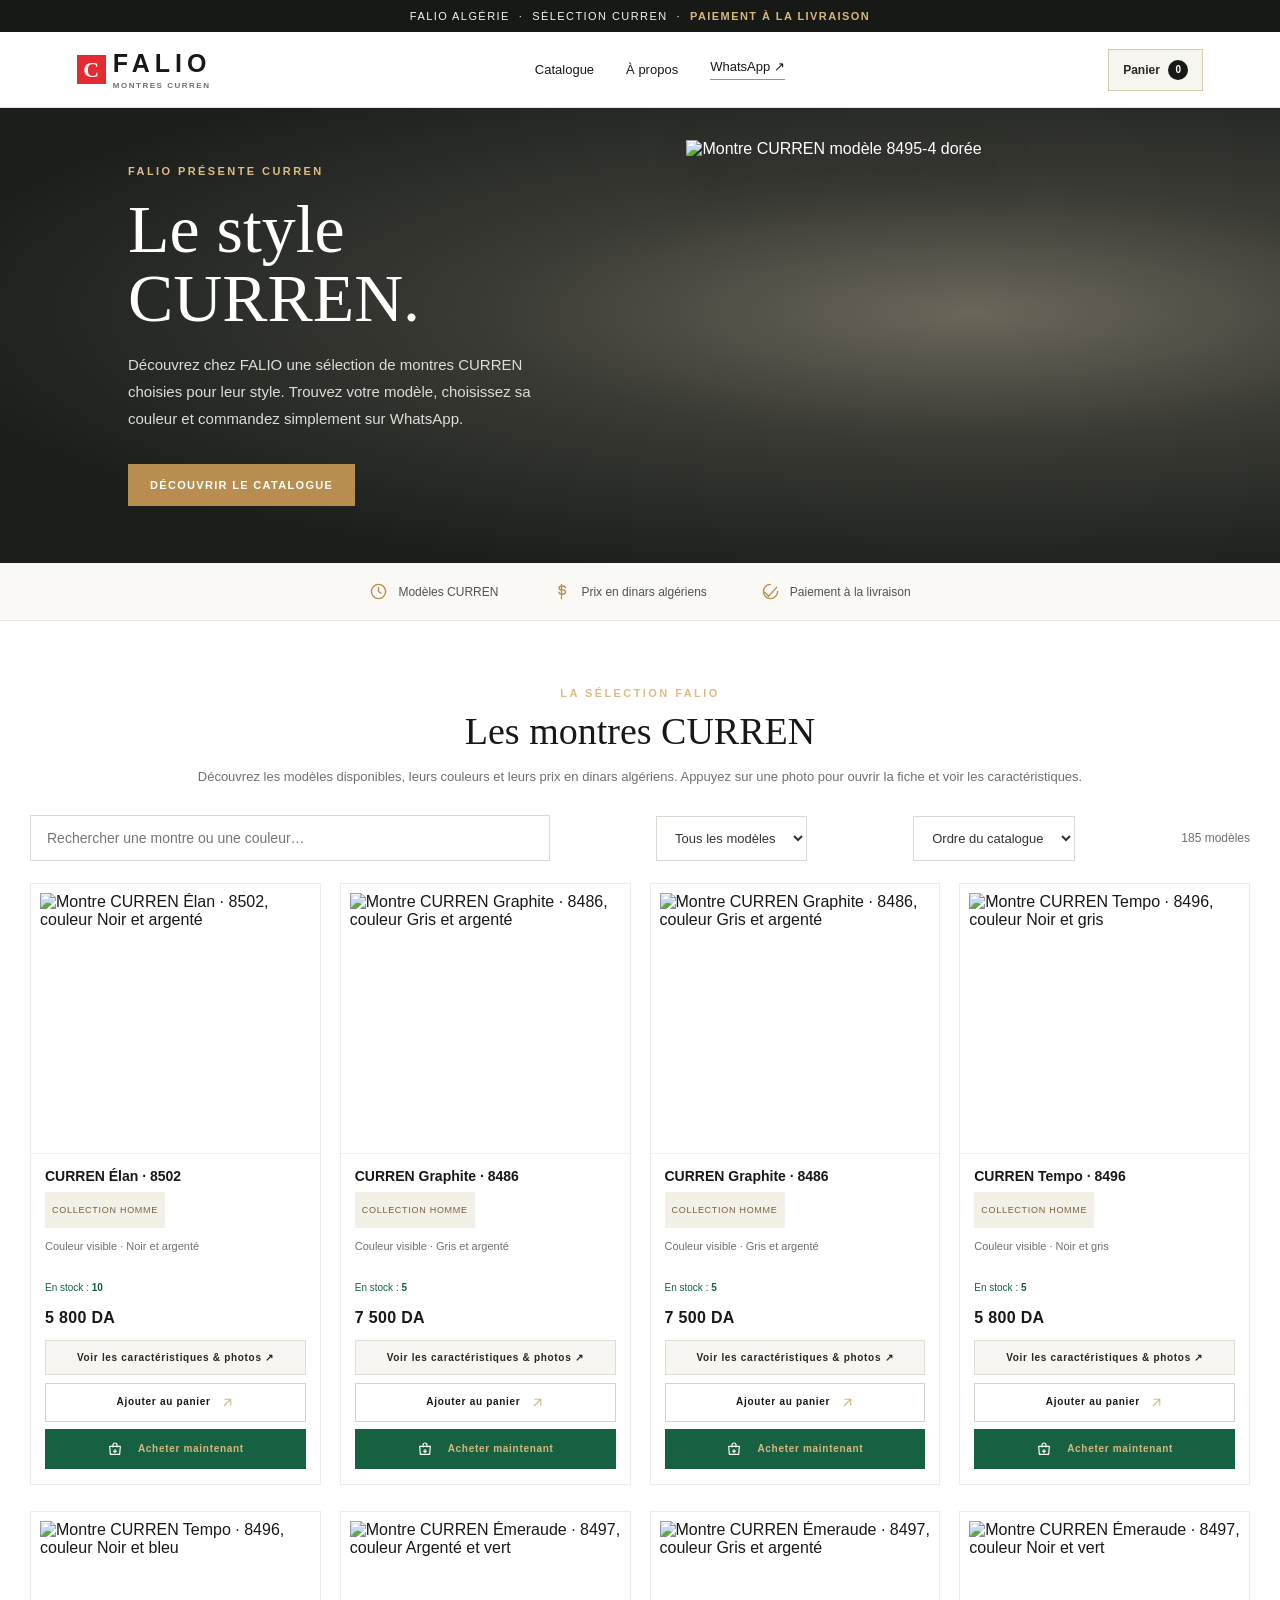
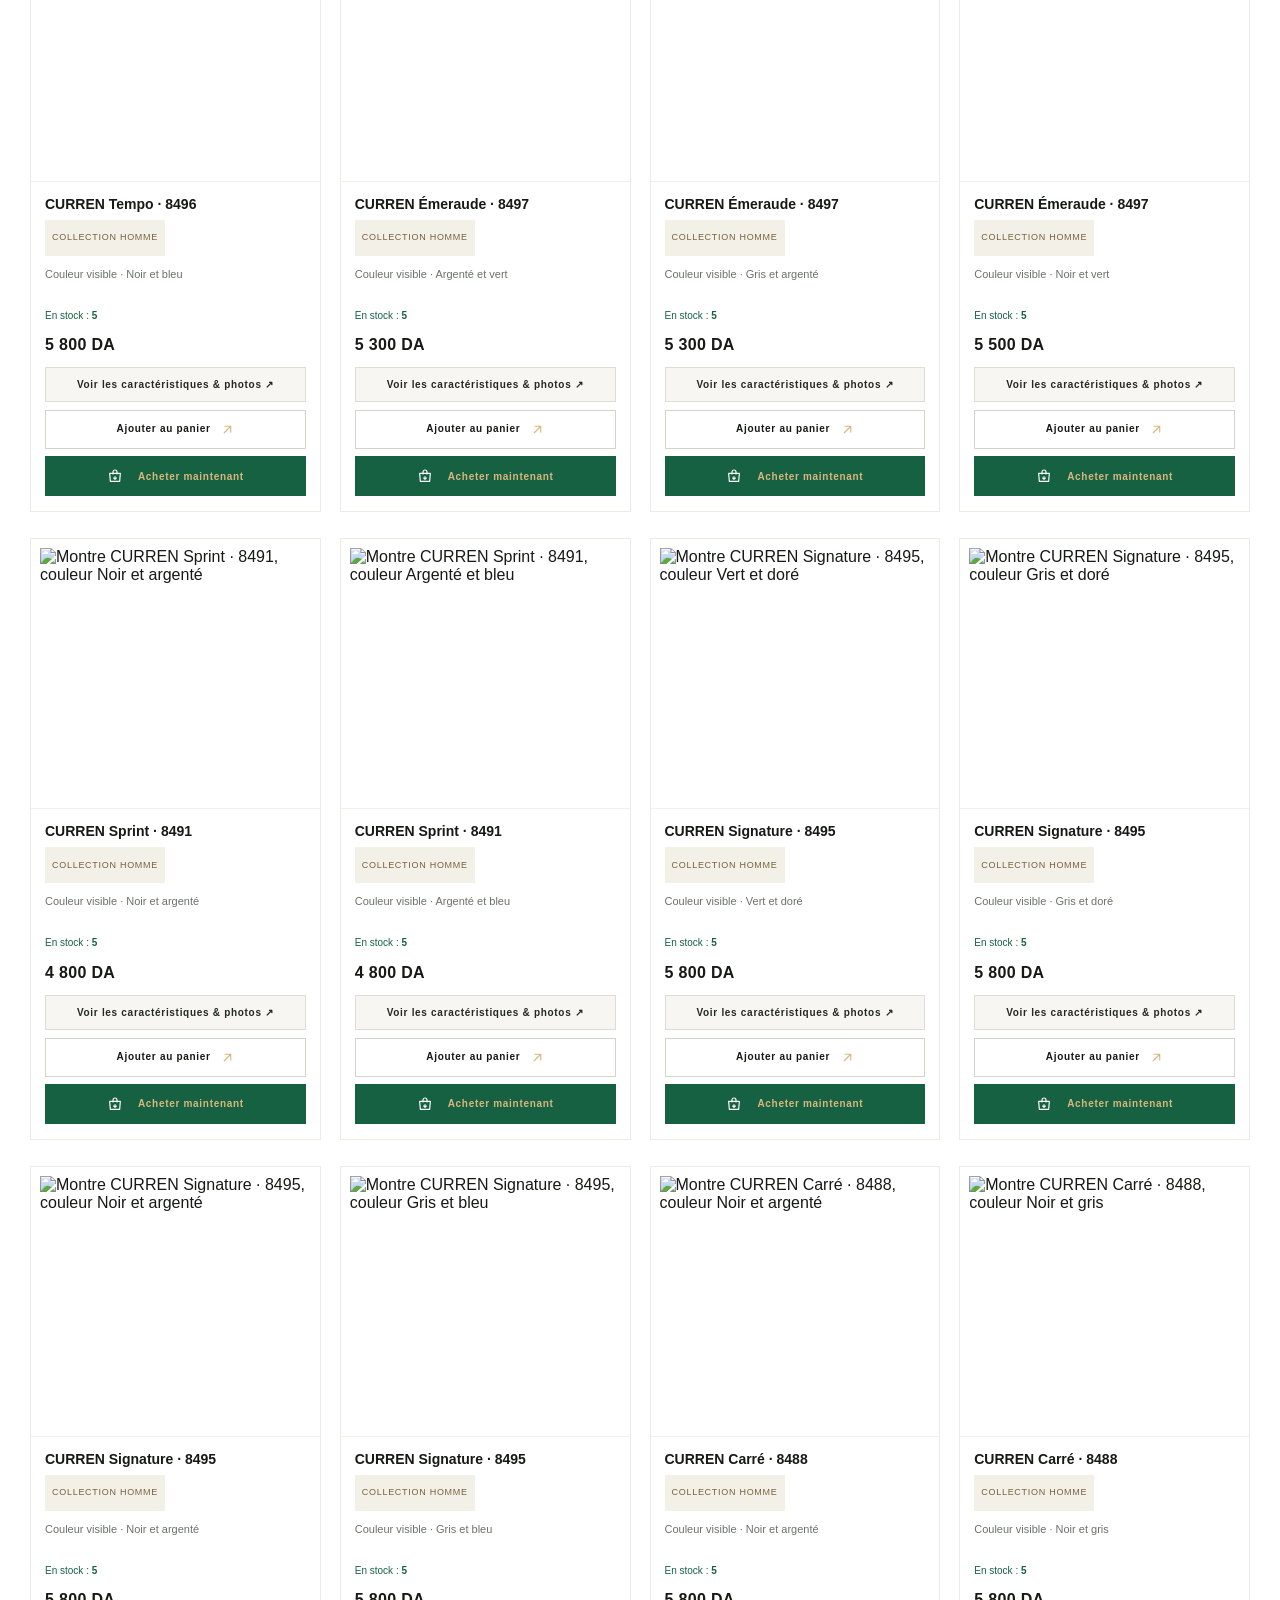
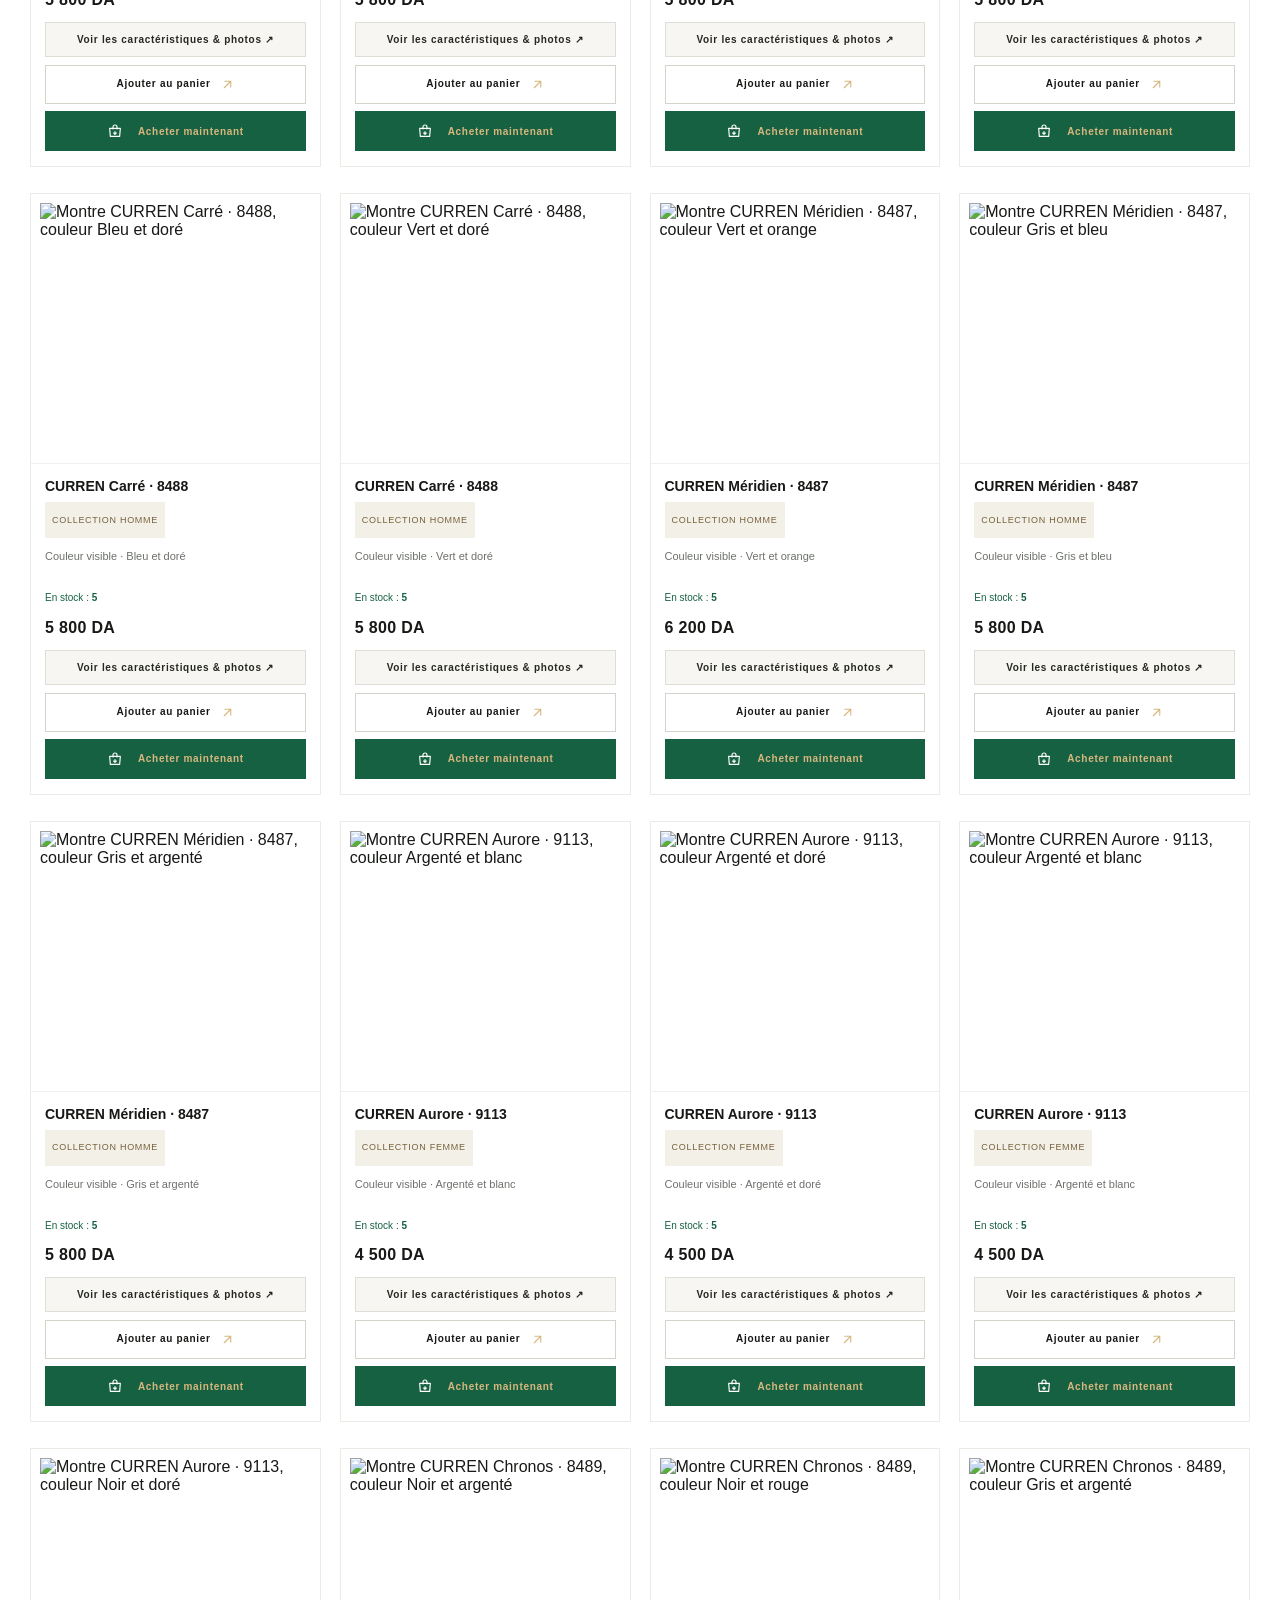
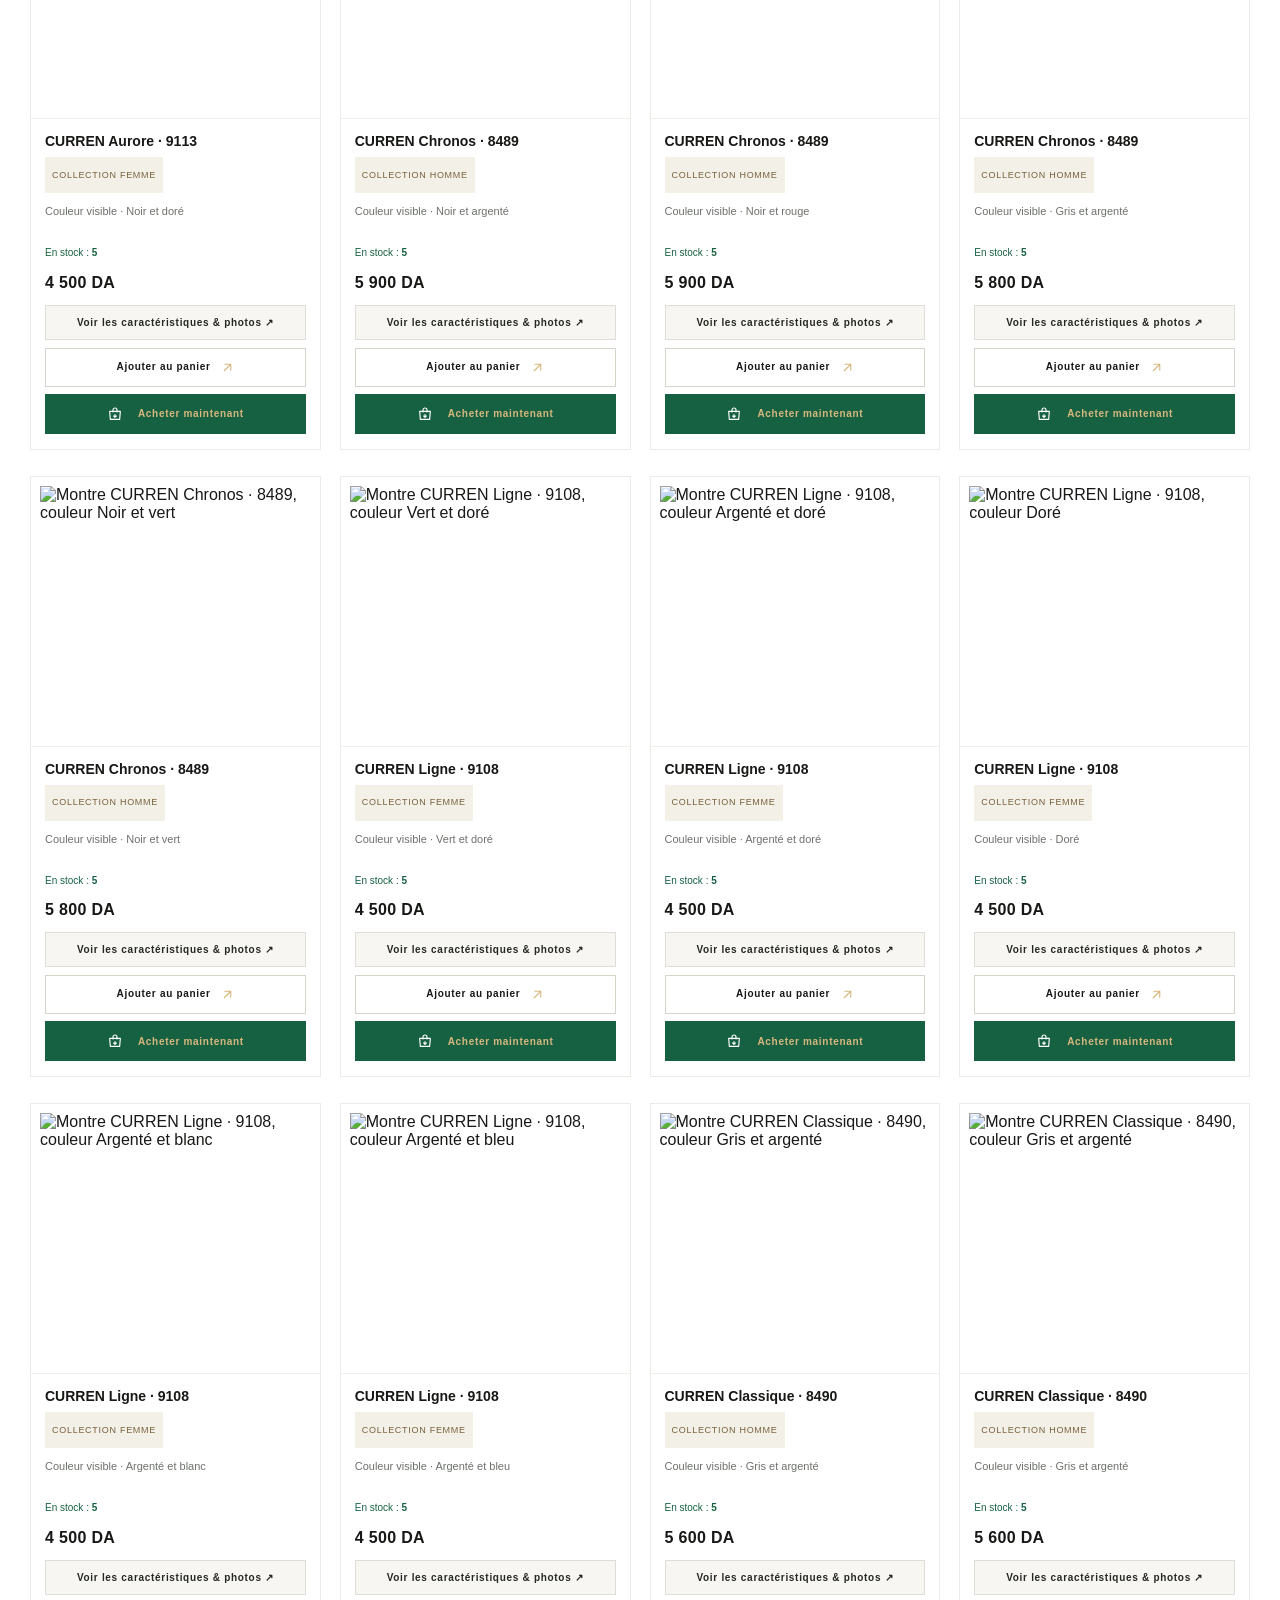
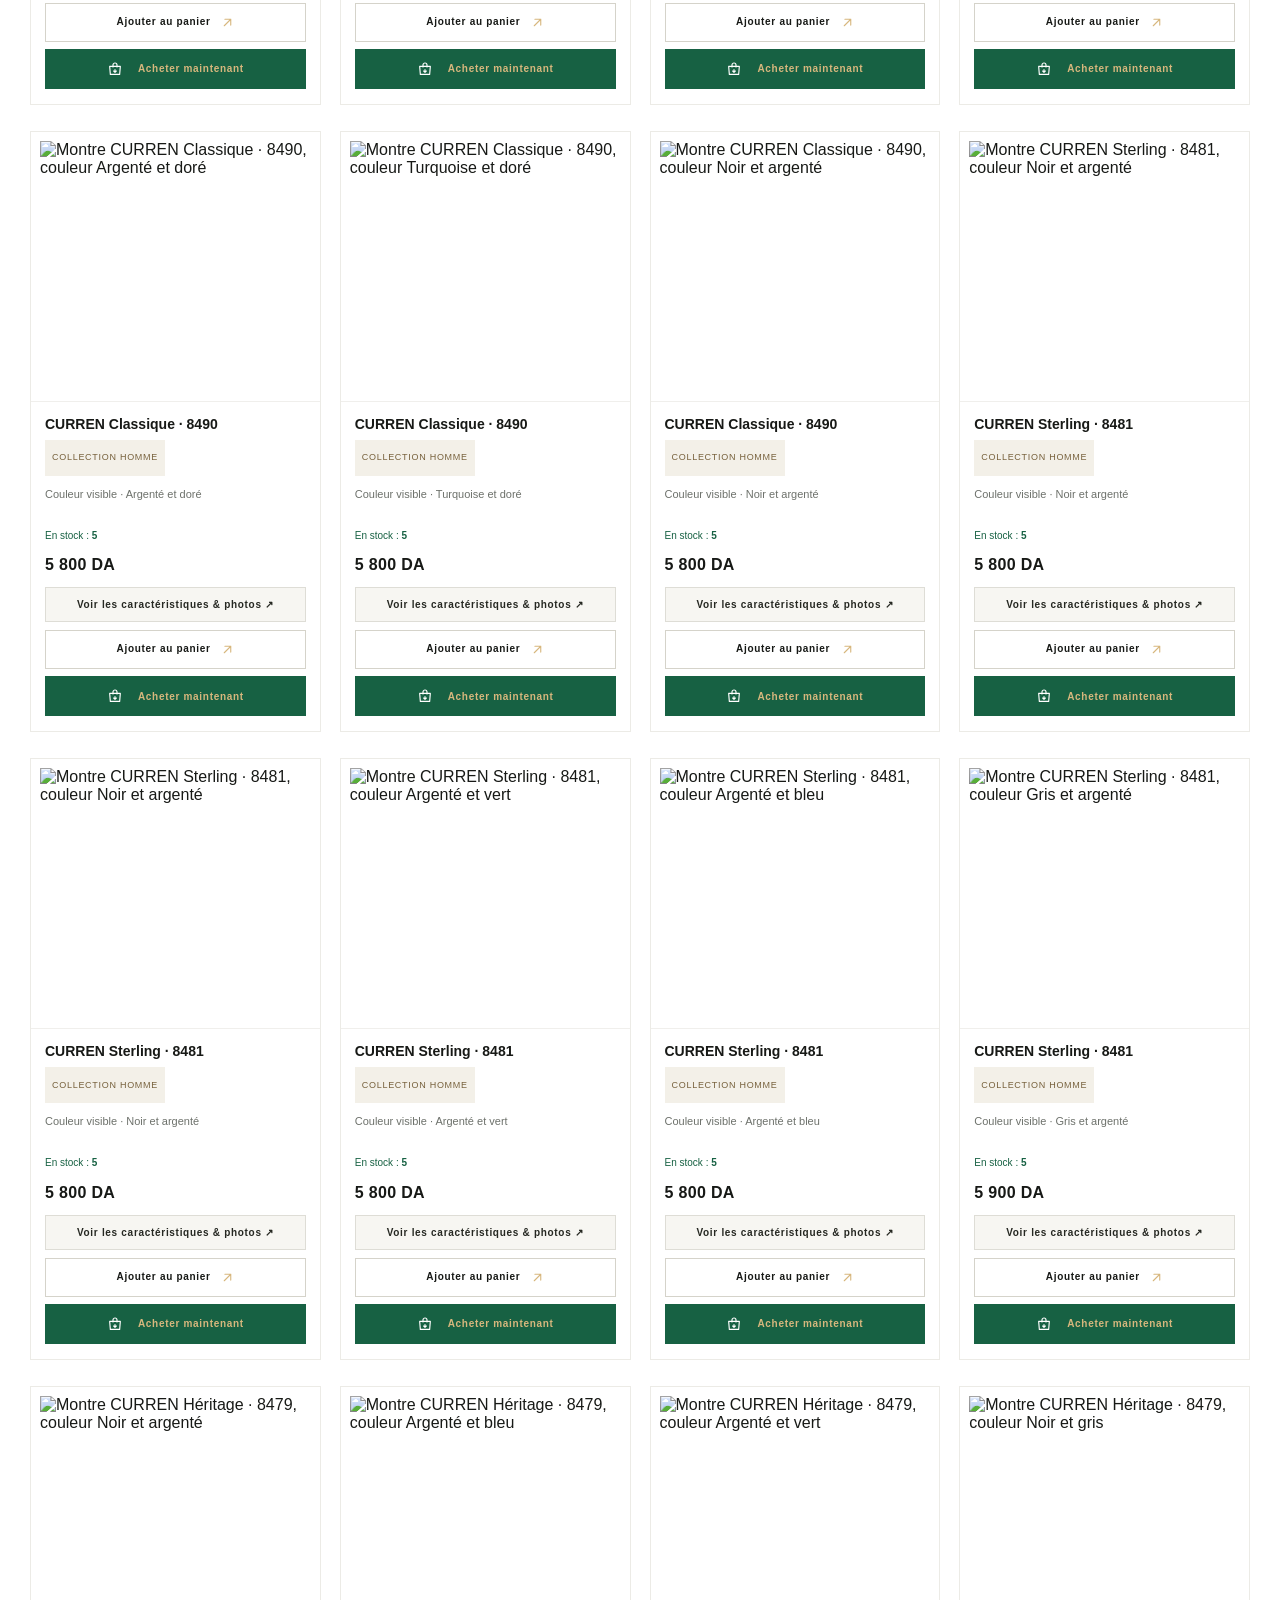
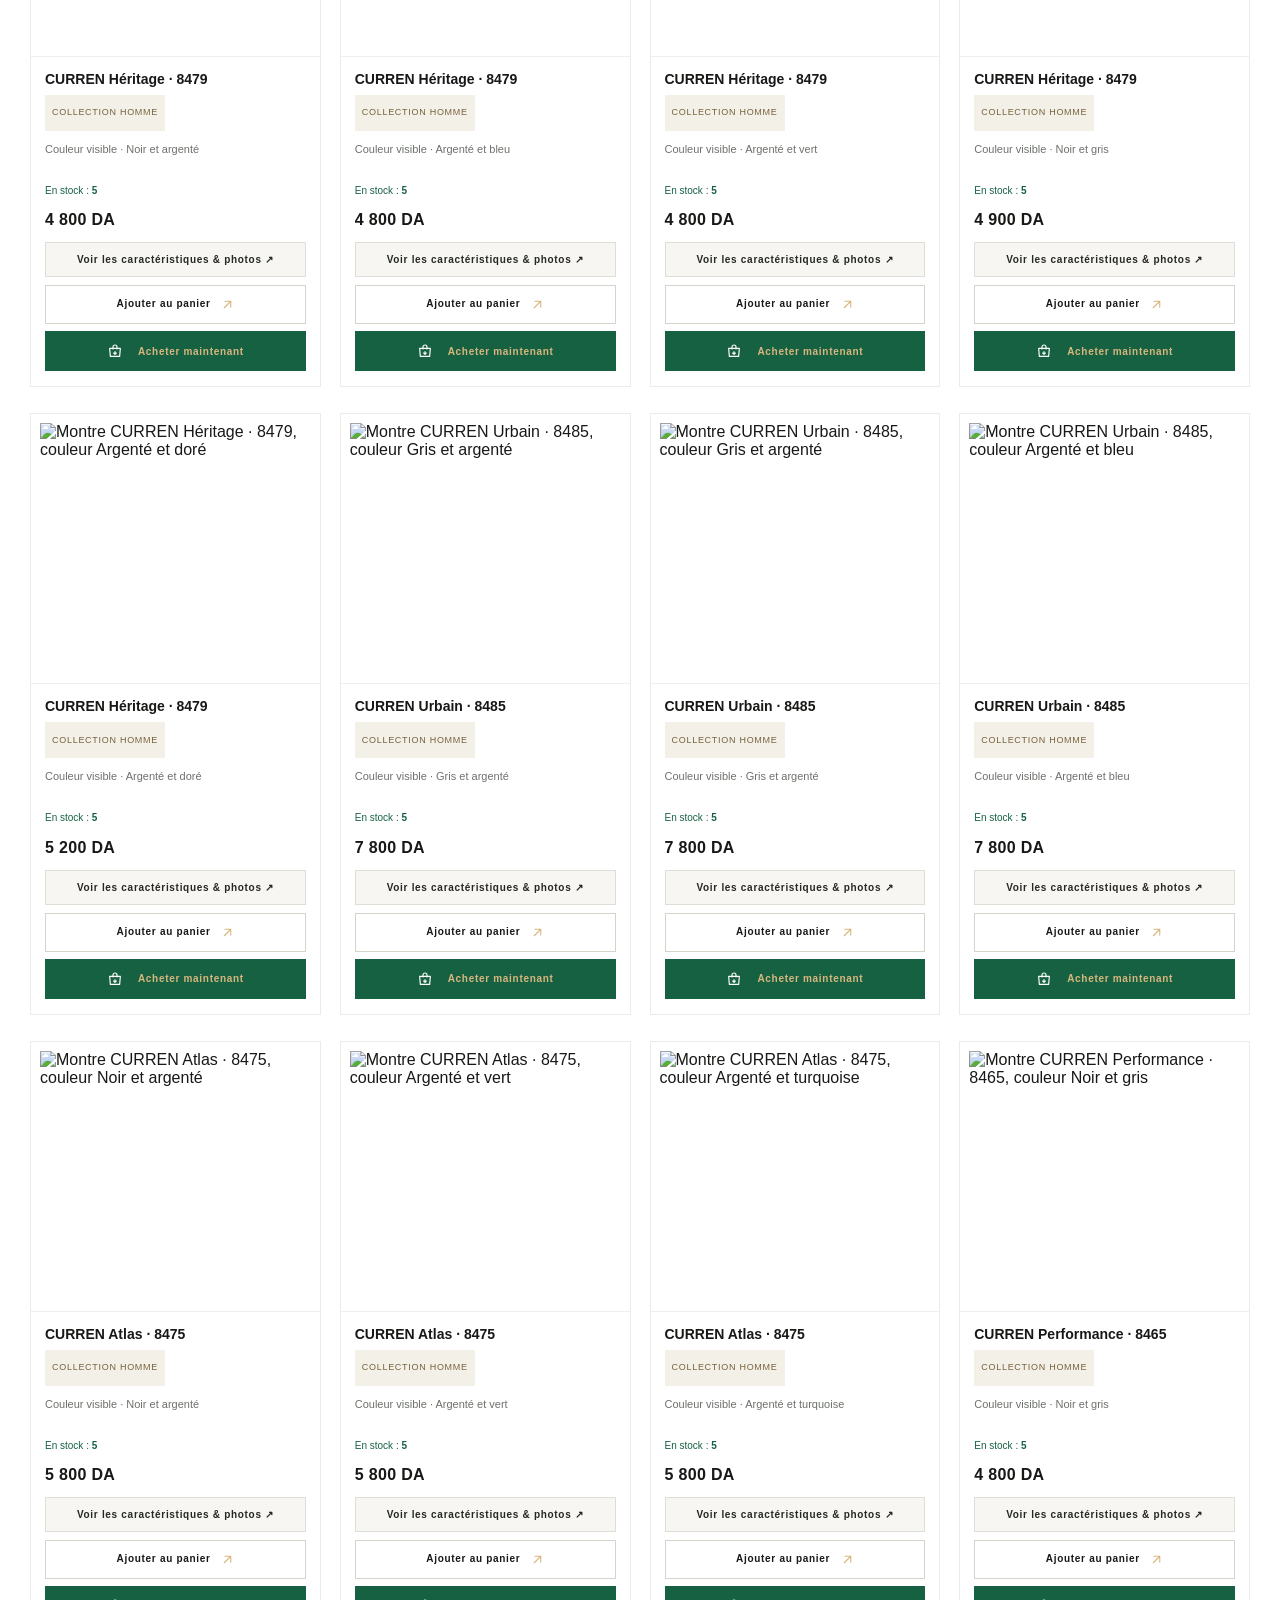
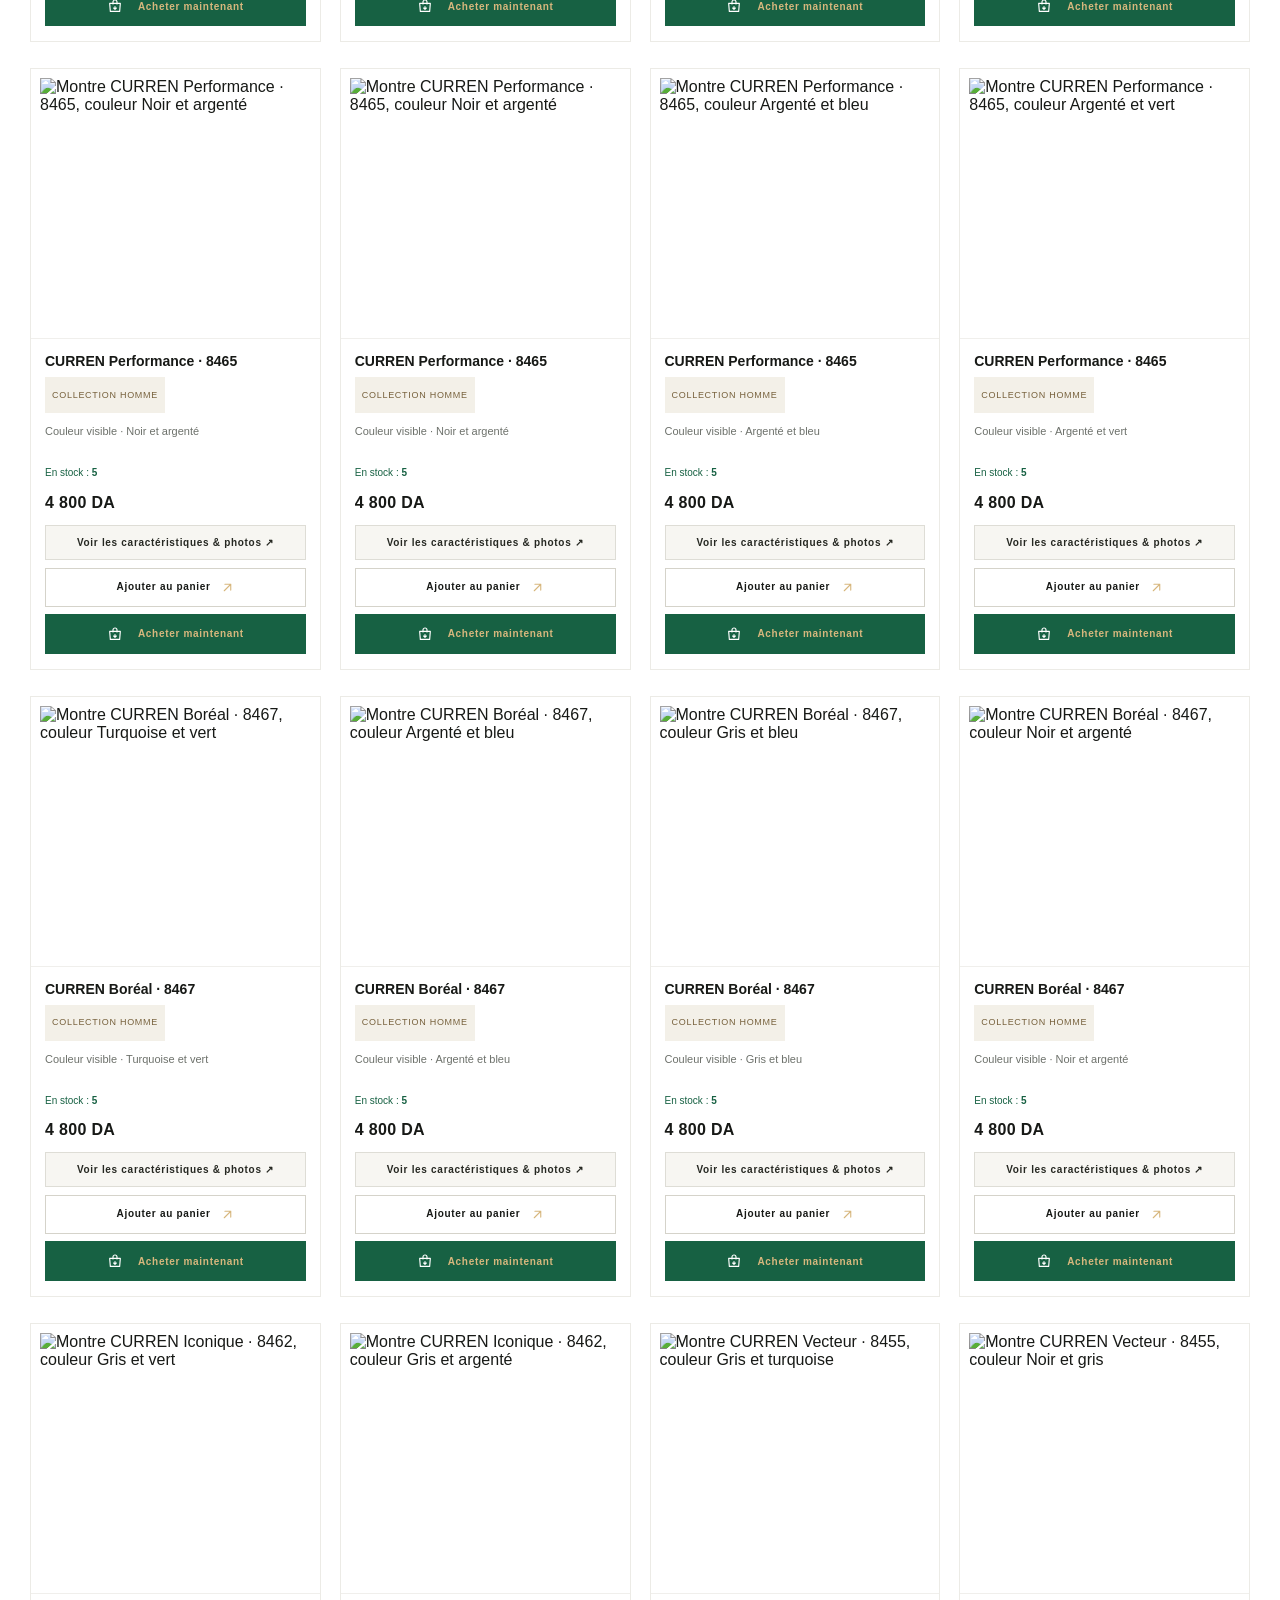
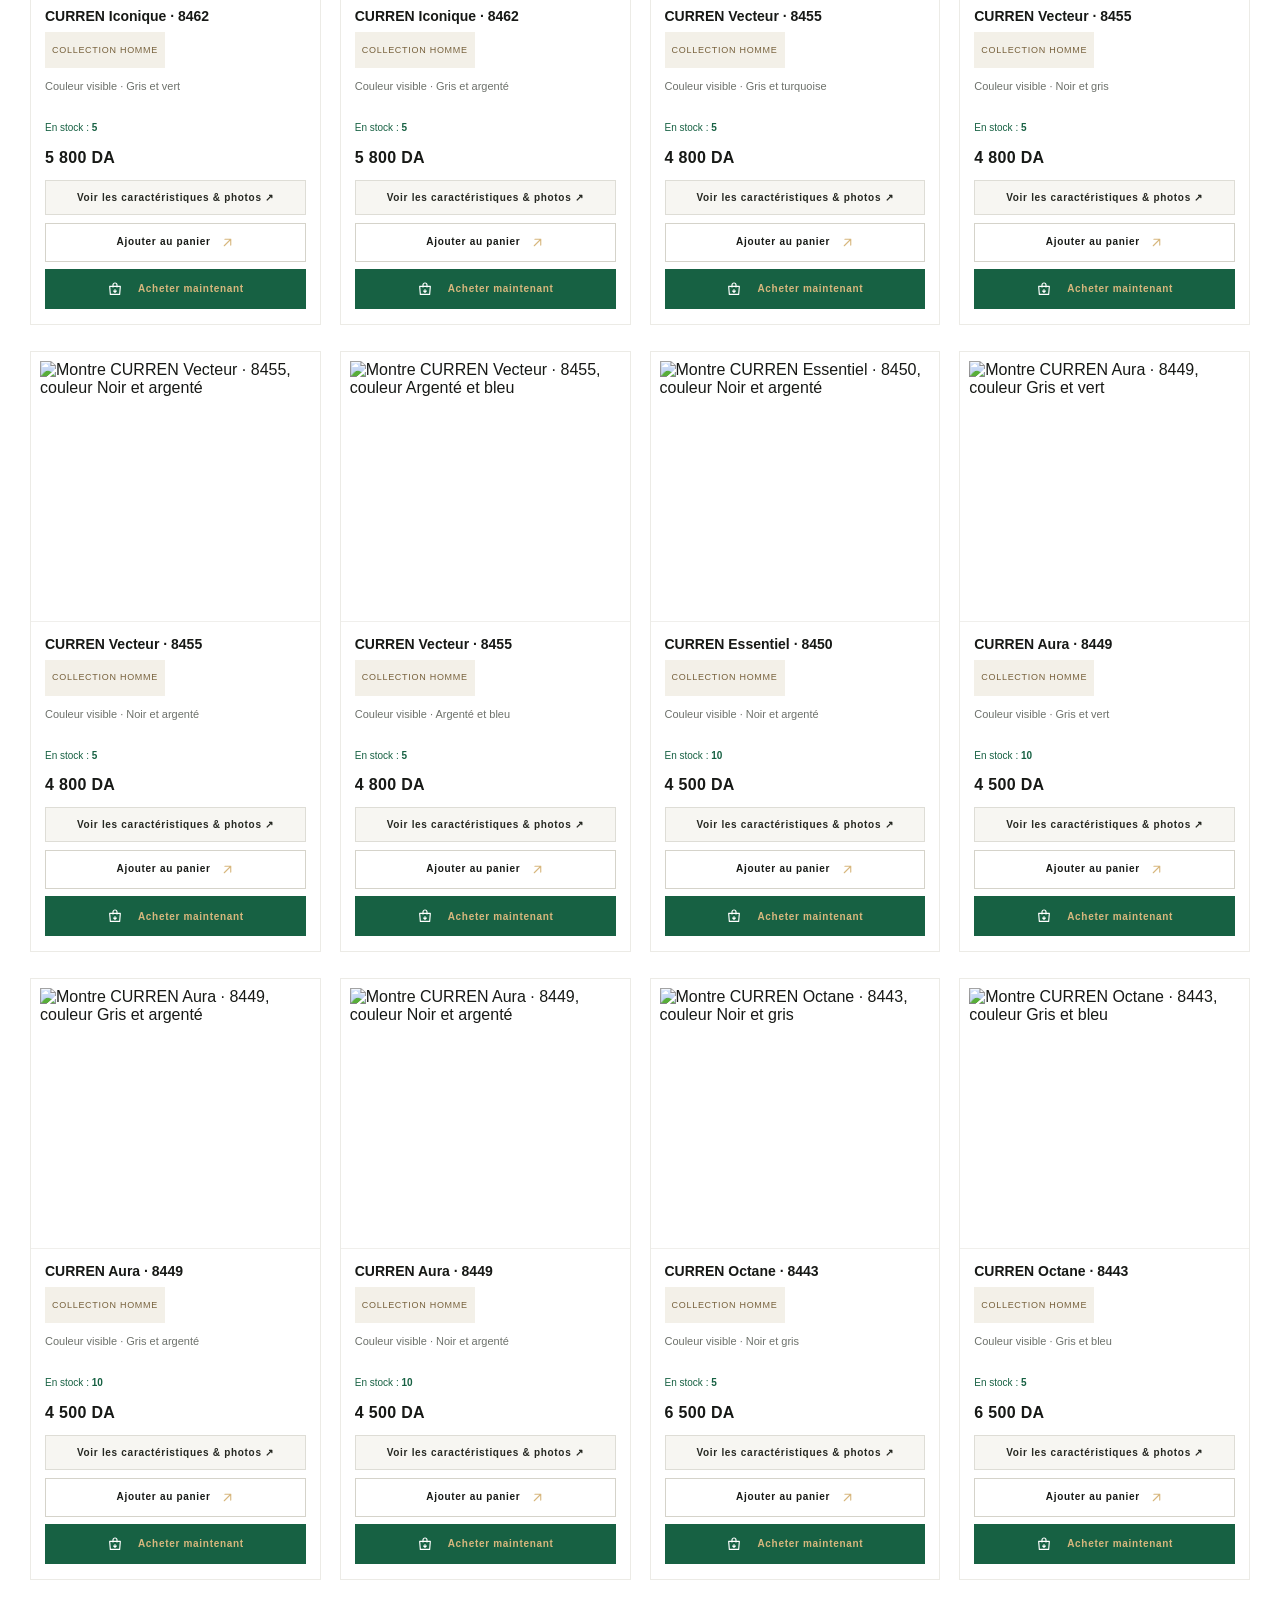
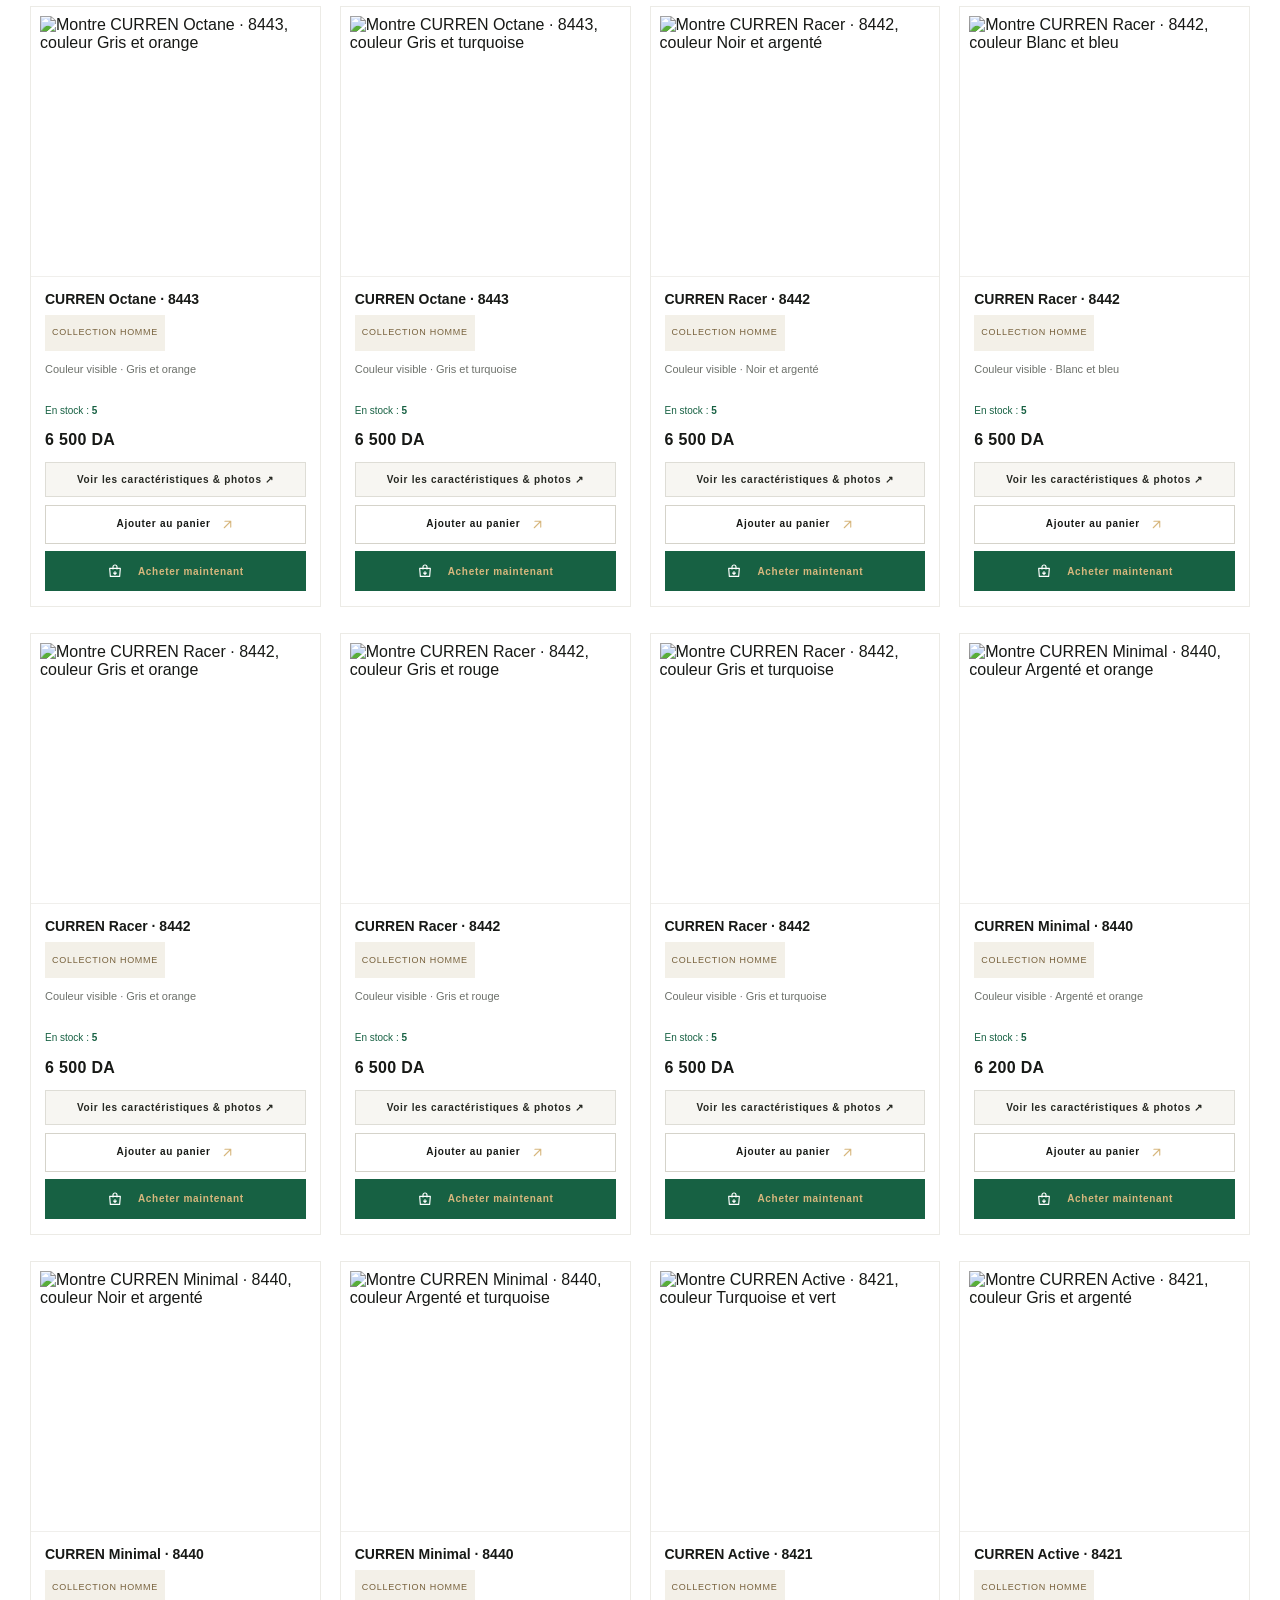
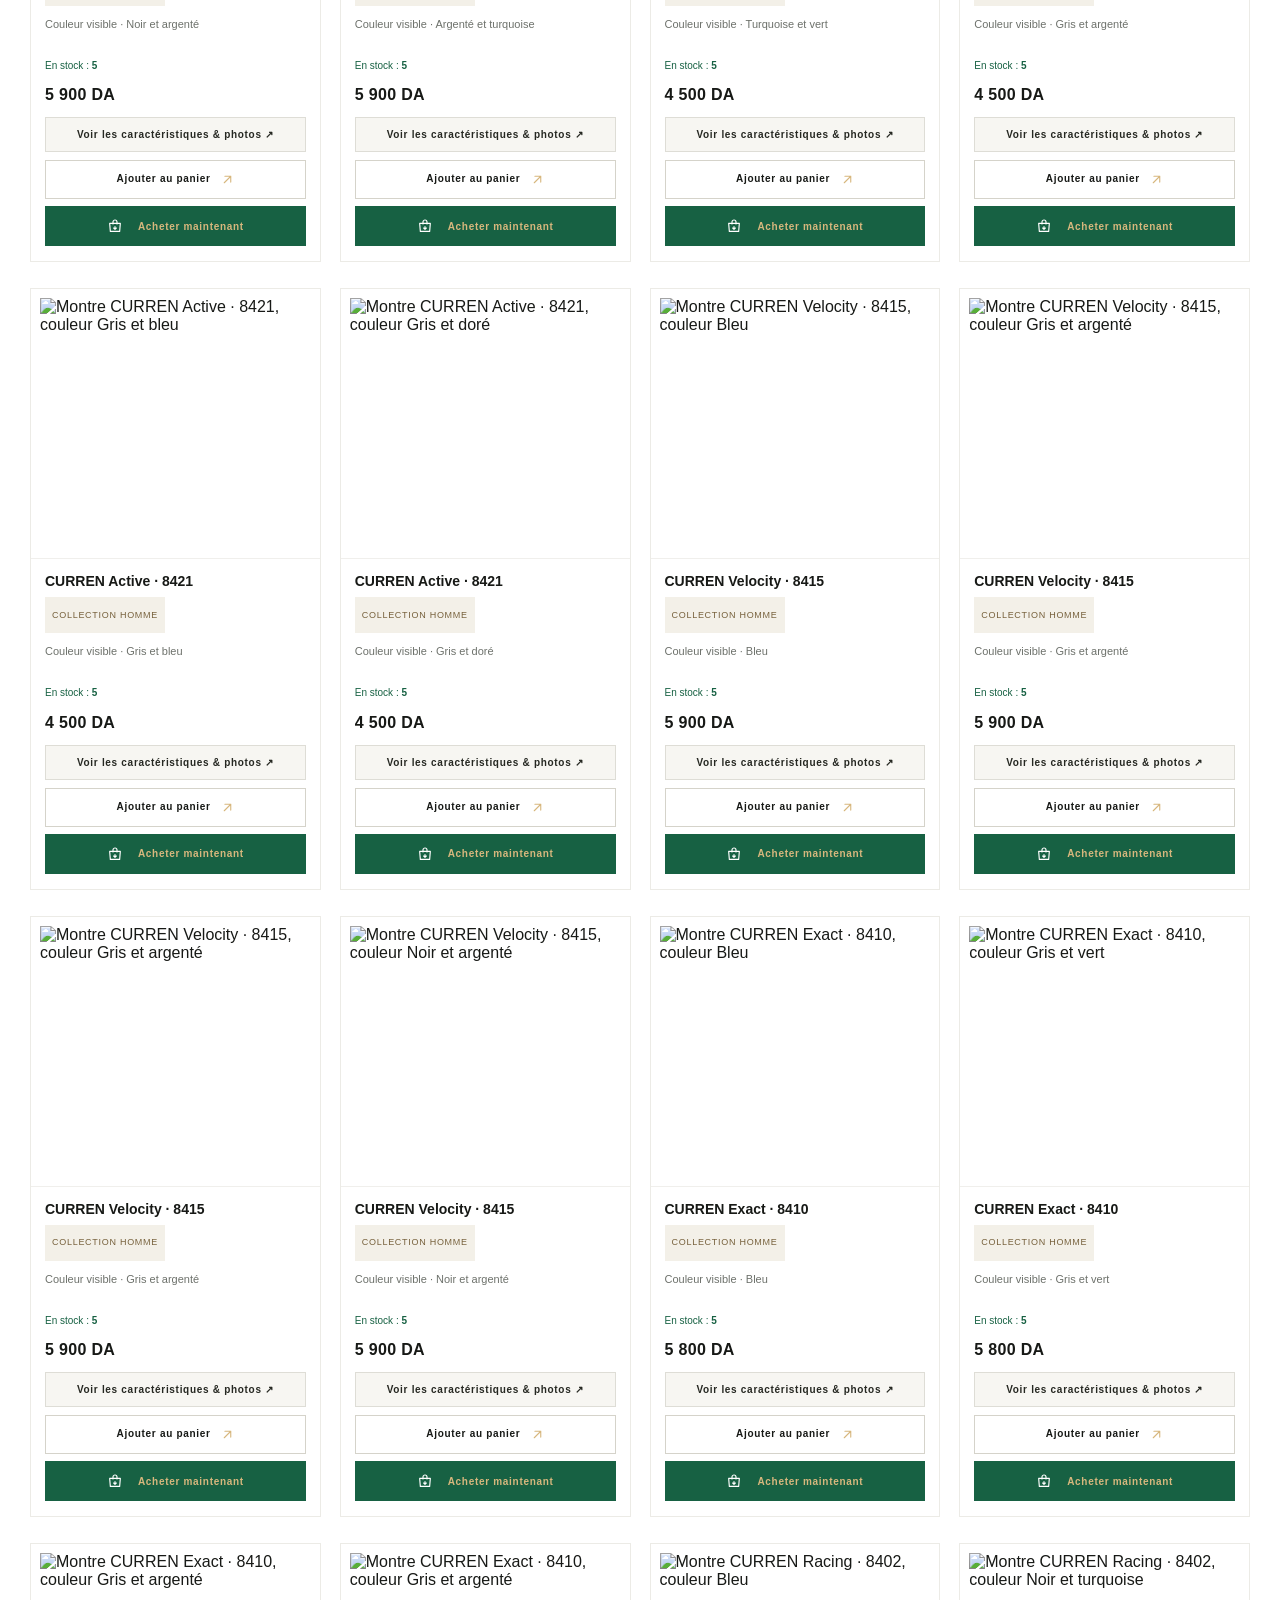
==== index.html @ 2e8e1f50 "Add files via upload" ====
<!doctype html>
<html lang="fr">
<head>
<meta charset="utf-8">
<meta name="google-site-verification" content="l_DN4X8U8iz-LpvsGZ0V0kL6912na6v82I0KwzENNVI" /><meta name="viewport" content="width=device-width,initial-scale=1">
<title>FALIO Algérie | Boutique de montres CURREN en DA</title>
<meta name="description" content="Découvrez la sélection de montres CURREN chez FALIO en Algérie : modèles, couleurs et prix en dinars algériens. Commande WhatsApp et paiement à la livraison.">
<meta name="robots" content="index,follow,max-image-preview:large">
<meta name="theme-color" content="#171916">
<link rel="canonical" href="https://falio-curren.netlify.app/">
<meta property="og:type" content="website">
<meta property="og:locale" content="fr_DZ">
<meta property="og:site_name" content="FALIO">
<meta property="og:title" content="FALIO Algérie | Montres CURREN">
<meta property="og:description" content="Une sélection de montres CURREN en Algérie. Consultez les modèles et commandez par WhatsApp avec paiement à la livraison.">
<meta property="og:url" content="https://falio-curren.netlify.app/">
<meta property="og:image" content="https://falio-curren.netlify.app/assets/catalogue/011.jpg">
<meta name="twitter:card" content="summary_large_image">
<meta name="twitter:title" content="FALIO Algérie | Montres CURREN">
<meta name="twitter:description" content="Montres CURREN, prix en DA et paiement à la livraison en Algérie.">
<script>
!function(f,b,e,v,n,t,s)
{if(f.fbq)return;n=f.fbq=function(){n.callMethod?
n.callMethod.apply(n,arguments):n.queue.push(arguments)};
if(!f._fbq)f._fbq=n;n.push=n;n.loaded=!0;n.version='2.0';
n.queue=[];t=b.createElement(e);t.async=!0;
t.src=v;s=b.getElementsByTagName(e)[0];
s.parentNode.insertBefore(t,s)}(window, document,'script',
'https://connect.facebook.net/en_US/fbevents.js');
fbq('init', '969163605492974');
fbq('track', 'PageView');
</script>
<noscript><img height="1" width="1" style="display:none"
src="https://www.facebook.com/tr?id=969163605492974&ev=PageView&noscript=1"
/></noscript>
<script type="application/ld+json">{"@context":"https://schema.org","@type":"Store","name":"FALIO","description":"Boutique en ligne de montres CURREN en Algérie. Commandes par WhatsApp et paiement à la livraison.","url":"https://falio-curren.netlify.app/","image":"https://falio-curren.netlify.app/assets/catalogue/011.jpg","telephone":["+213663445136","+213550106045"],"address":{"@type":"PostalAddress","addressLocality":"Béjaïa","addressCountry":"DZ"},"currenciesAccepted":"DZD","priceRange":"4500-7800 DZD","paymentAccepted":"Cash on delivery"}</script>
<style>
:root{--ink:#171916;--muted:#6d716b;--gold:#b78e50;--paper:#f5f4f0;--line:#e4e3dc;--green:#176143}*{box-sizing:border-box}html{scroll-behavior:smooth}body{margin:0;background:#fff;color:var(--ink);font-family:Arial,Helvetica,sans-serif}a{color:inherit;text-decoration:none}.topbar{background:#161916;color:#f5f4f0;text-align:center;padding:10px 16px;font-size:11px;letter-spacing:.13em}.topbar b{color:#d7b77d}.nav{height:76px;display:flex;align-items:center;justify-content:space-between;padding:0 max(6%,calc((100% - 1280px)/2));border-bottom:1px solid var(--line);background:#fff}.logo{display:inline-flex;align-items:center;gap:7px;font-size:25px;font-weight:700;letter-spacing:.24em}.brand-icon{width:29px;height:29px;background:#e52b32;color:#fff;display:inline-grid;place-items:center;font-family:Georgia,serif;font-size:22px;font-weight:700;letter-spacing:0;line-height:1}.brand-word{letter-spacing:.2em}.brand-lockup{display:flex;flex-direction:column;gap:3px}.brand-lockup small{font-size:8px;letter-spacing:.19em;color:var(--muted);font-weight:600}.footer .brand-lockup small{color:#aaa}.navlinks{display:flex;align-items:center;gap:32px;font-size:13px}.navlinks a:last-child{border-bottom:1px solid var(--gold);padding-bottom:5px}.hero{background:radial-gradient(ellipse at 76% 45%,#6b665a 0,#393a34 36%,#1b1e1b 78%);color:#fff;min-height:455px;display:flex;align-items:center;position:relative;overflow:hidden;padding:55px max(10%,calc((100% - 1180px)/2))}.hero-copy{max-width:520px;position:relative;z-index:2}.kicker{color:#ddbd85;letter-spacing:.22em;font-size:11px;font-weight:bold}.hero h1{font-family:Georgia,'Times New Roman',serif;font-weight:400;font-size:clamp(42px,5.3vw,68px);line-height:1.02;margin:18px 0}.hero p{max-width:440px;color:#ddded9;font-size:15px;line-height:1.8}.cta{display:inline-block;margin-top:17px;background:var(--gold);padding:15px 22px;font-size:11px;font-weight:bold;letter-spacing:.12em;color:white}.hero-watch{position:absolute;right:12%;height:86%;width:min(38%,440px);object-fit:contain;filter:drop-shadow(15px 22px 20px #0008)}.benefits{display:flex;justify-content:center;gap:54px;padding:19px 15px;background:#faf9f6;border-bottom:1px solid var(--line);font-size:12px;color:#50534e}.benefits span{display:flex;align-items:center;gap:10px}.benefits svg{width:19px;height:19px;fill:none;stroke:var(--gold);stroke-width:1.7;stroke-linecap:round;stroke-linejoin:round}.benefits b{display:grid;place-items:center}.catalogue{max-width:1390px;margin:auto;padding:66px 30px 85px}.heading{text-align:center;margin-bottom:27px}.heading h2{font:400 38px Georgia,'Times New Roman',serif;margin:10px 0}.heading p{color:var(--muted);font-size:13px;line-height:1.7}.tools{display:flex;align-items:center;justify-content:space-between;gap:14px;margin:25px 0 22px}.search{width:min(520px,100%);border:1px solid #d9d9d3;background:#fff;padding:14px 16px;font:14px Arial;color:var(--ink)}.sort,.gender-filter{border:1px solid #d9d9d3;background:#fff;padding:13px 14px;font:13px Arial;color:#333}.count{font-size:12px;color:var(--muted);white-space:nowrap}.grid{display:grid;grid-template-columns:repeat(4,minmax(0,1fr));gap:26px 19px}.card{min-width:0;background:#fff;border:1px solid #ecebe6;transition:box-shadow .2s,transform .2s}.card:hover{box-shadow:0 10px 30px #2221;transform:translateY(-2px)}.photo{height:270px;background:#fff;position:relative;display:grid;place-items:center;overflow:hidden;border-bottom:1px solid #f0efec}.photo img{width:100%;height:100%;object-fit:contain;padding:9px}.details{padding:14px 14px 15px}.gender-badge{display:inline-flex;min-height:21px;align-items:center;padding:4px 7px;margin:0 0 9px!important;background:#f3f0e8;color:#76603b!important;font-size:9px!important;line-height:1!important;letter-spacing:.08em;text-transform:uppercase}.details h3{font-size:14px;font-weight:600;margin:0 0 8px}.details p{font-size:11px;line-height:1.65;color:var(--muted);margin:0 0 11px;min-height:36px;overflow-wrap:anywhere}.price{display:block;font-size:16px;letter-spacing:.02em;margin-bottom:13px}.more-info{width:100%;padding:11px 8px;margin:0 0 8px;background:#f7f6f2;border:1px solid #deddd6;color:#262822;font-size:10px;font-weight:bold;letter-spacing:.07em;cursor:pointer}.more-info:hover{border-color:var(--gold);color:#765a2c}.order{width:100%;padding:12px 8px;background:var(--ink);border:0;color:#fff;font-size:10px;font-weight:bold;letter-spacing:.07em;cursor:pointer}.order span{color:#d7b77d;margin-left:7px;display:inline-flex;vertical-align:middle}.order span svg{width:13px;height:13px;fill:none;stroke:currentColor;stroke-width:1.7;stroke-linecap:round;stroke-linejoin:round}.order:hover{background:var(--green)}.empty{grid-column:1/-1;text-align:center;padding:48px 10px;color:var(--muted);font-size:14px}.story{background:#181b18;color:#fff;display:grid;grid-template-columns:1fr 1fr;align-items:center;min-height:330px}.story-image{height:100%;min-height:330px;display:grid;place-items:center;background:linear-gradient(135deg,#aba18e,#46453f)}.story-image img{width:min(78%,380px);height:285px;object-fit:contain}.story-copy{padding:55px 12%}.story-copy h2{font:400 35px Georgia,serif;margin:12px 0}.story-copy p{font-size:14px;line-height:1.8;color:#cbcfc9}.contact{background:var(--paper);text-align:center;padding:50px 20px}.contact h2{font:400 30px Georgia,serif;margin:0 0 10px}.contact p{font-size:13px;color:var(--muted);line-height:1.8}.contact-links{display:flex;justify-content:center;gap:12px;flex-wrap:wrap;margin-top:18px}.contact-links a{background:var(--green);color:white;padding:13px 17px;font-size:12px;font-weight:bold}.footer{background:#151715;color:#fff;padding:25px 6%;display:flex;justify-content:space-between;align-items:center;gap:15px;flex-wrap:wrap}.footer p{font-size:11px;color:#aaa;margin:0}.notice{text-align:center;color:#87877e;font-size:11px;padding:12px 15px;background:#f8f7f3}
@media(max-width:1000px){.grid{grid-template-columns:repeat(3,minmax(0,1fr))}.hero-watch{right:5%;width:40%}.benefits{gap:22px;flex-wrap:wrap}}@media(max-width:700px){.nav{height:66px;padding:0 5%}.navlinks{gap:14px;font-size:12px}.navlinks a:first-child{display:none}.logo{font-size:22px}.brand-icon{width:26px;height:26px;font-size:20px}.hero{min-height:525px;padding:45px 7%;align-items:flex-start}.hero-copy{max-width:90%}.hero h1{font-size:48px}.hero-watch{right:2%;bottom:0;height:48%;width:60%;opacity:.94}.benefits{gap:12px;font-size:11px}.catalogue{padding:48px 14px 60px}.heading h2{font-size:32px}.tools{flex-wrap:wrap}.search{flex:1 1 100%}.grid{grid-template-columns:repeat(2,minmax(0,1fr));gap:14px 10px}.photo{height:210px}.details{padding:12px 10px}.details h3{font-size:13px}.details p{font-size:10px}.price{font-size:15px}.order{font-size:9px;padding:11px 4px;letter-spacing:.04em}.story{grid-template-columns:1fr}.story-image{min-height:260px}.story-image img{height:230px}.story-copy{padding:38px 8%}.footer{justify-content:center;text-align:center}}@media(max-width:380px){.grid{gap:10px 8px}.photo{height:180px}.details{padding:10px 8px}}
</style>
<style>
.photo{cursor:pointer}.photo:hover img{transform:scale(1.035);transition:transform .28s}.photo img{transition:transform .28s}.photo::after{content:'VOIR LES DÉTAILS  ↗';position:absolute;right:12px;bottom:12px;background:#171916eF;color:#fff;padding:9px 11px;font-size:9px;letter-spacing:.08em;opacity:0;transition:opacity .2s}.card:hover .photo::after,.photo:focus-visible::after{opacity:1}.product-dialog{width:min(900px,calc(100% - 28px));max-width:900px;padding:0;border:0;border-radius:3px;box-shadow:0 24px 90px #0005;color:var(--ink);max-height:min(90vh,850px)}.product-dialog::backdrop{background:#101310b8;backdrop-filter:blur(3px)}.dialog-layout{display:grid;grid-template-columns:1.08fr .92fr;min-height:490px}.dialog-visual{padding:28px;background:#f7f6f2;display:flex;flex-direction:column;justify-content:center;min-width:0}.dialog-main-photo{height:360px;width:100%;object-fit:contain;background:#fff}.gallery-label{margin:18px 0 10px;color:var(--muted);font-size:10px;letter-spacing:.1em;text-transform:uppercase}.variant-gallery{display:flex;gap:9px;overflow-x:auto;padding-bottom:2px}.variant-thumb{border:1px solid var(--line);background:white;width:64px;height:64px;flex:0 0 auto;padding:3px;cursor:pointer}.variant-thumb[aria-pressed=true]{border-color:var(--gold);box-shadow:0 0 0 1px var(--gold)}.variant-thumb img{width:100%;height:100%;object-fit:contain}.dialog-info{padding:42px 34px;position:relative;display:flex;flex-direction:column}.dialog-close{position:absolute;top:14px;right:16px;border:0;background:transparent;font-size:27px;line-height:1;cursor:pointer;color:#555}.dialog-kicker{font-size:10px;letter-spacing:.15em;color:var(--gold);font-weight:bold}.dialog-title{font:400 32px Georgia,serif;margin:10px 0 6px}.dialog-subtitle{font-size:12px;color:var(--muted);line-height:1.6;margin:0 0 24px}.dialog-price{font-size:25px;margin:0 0 24px}.spec-list{border-top:1px solid var(--line);margin:0 0 20px}.spec-row{display:grid;grid-template-columns:130px 1fr;gap:12px;border-bottom:1px solid var(--line);padding:12px 0;font-size:12px}.spec-row dt{color:var(--muted)}.spec-section-title{padding:16px 0 5px;font-size:10px;font-weight:700;letter-spacing:.14em;color:var(--gold)}.spec-row dd{margin:0;overflow-wrap:anywhere}.dialog-note{font-size:11px;line-height:1.7;color:var(--muted);margin:auto 0 18px}.dialog-order{display:block;text-align:center;background:var(--ink);color:white;padding:14px;font-size:11px;font-weight:bold;letter-spacing:.07em}.dialog-order:hover{background:var(--green)}@media(max-width:650px){.dialog-layout{grid-template-columns:1fr}.dialog-visual{padding:18px}.dialog-main-photo{height:190px}.dialog-info{padding:20px 22px 22px}.dialog-subtitle{margin-bottom:12px}.dialog-price{margin-bottom:12px}.spec-row{padding:8px 0}.spec-section-title{padding:10px 0 4px}.dialog-title{font-size:27px}.product-dialog{max-height:92vh;overflow:auto}.photo::after{opacity:1;font-size:8px;padding:7px 8px}}
</style>
<style>
.nav-cart{border:1px solid #d7c9ae;background:#f7f5ef;color:#282923;padding:10px 14px;font-weight:700;font-size:12px;cursor:pointer;white-space:nowrap}.nav-cart:hover{background:#eee8dc}.nav-cart span{display:inline-grid;place-items:center;min-width:20px;height:20px;margin-left:5px;border-radius:50%;background:#171916;color:white;font-size:10px}.cart-dialog{width:min(620px,calc(100% - 24px));max-height:90vh;padding:0;border:0;border-radius:6px;box-shadow:0 24px 90px #0005;color:var(--ink)}.cart-dialog::backdrop{background:#101310b8;backdrop-filter:blur(3px)}.cart-head{display:flex;justify-content:space-between;align-items:center;padding:20px 24px;border-bottom:1px solid var(--line)}.cart-head h2{font:400 27px Georgia,serif;margin:0}.cart-close{border:0;background:transparent;font-size:28px;cursor:pointer;color:#555}.cart-content{padding:20px 24px 26px;max-height:calc(90vh - 72px);overflow:auto}.cart-empty{text-align:center;padding:34px 8px;color:var(--muted)}.cart-line{display:grid;grid-template-columns:72px 1fr auto;gap:14px;align-items:center;padding:12px 0;border-bottom:1px solid var(--line)}.cart-line img{width:72px;height:72px;object-fit:contain;background:#f7f6f2}.cart-line-title{font-size:13px;font-weight:700;margin-bottom:5px}.cart-line-meta{font-size:11px;color:var(--muted);line-height:1.6}.cart-line-price{font-size:13px;font-weight:bold;white-space:nowrap}.cart-qty{display:flex;align-items:center;gap:9px;margin-top:8px}.cart-qty button{width:26px;height:26px;border:1px solid var(--line);background:#fff;cursor:pointer}.cart-remove{border:0!important;width:auto!important;text-decoration:underline;color:var(--muted);font-size:11px;margin-left:4px}.cart-total{display:flex;justify-content:space-between;padding:17px 0 6px;font-size:15px;font-weight:bold}.cart-delivery-note{font-size:11px;line-height:1.6;color:var(--muted);margin:4px 0 18px}.checkout-title{font:400 20px Georgia,serif;margin:18px 0 14px}.checkout-form{display:grid;grid-template-columns:1fr 1fr;gap:11px}.checkout-form label{display:flex;flex-direction:column;gap:6px;font-size:11px;color:#575a53}.checkout-form label.full{grid-column:1/-1}.checkout-form input,.checkout-form textarea{width:100%;border:1px solid #d9d9d3;padding:12px;font:13px Arial;color:var(--ink);background:#fff}.checkout-form textarea{min-height:70px;resize:vertical}.checkout-submit{grid-column:1/-1;border:0;background:var(--green);color:white;padding:14px 12px;font-size:12px;font-weight:bold;letter-spacing:.06em;cursor:pointer}.checkout-submit:hover{background:#124c34}.stock-status{min-height:0!important;margin:-4px 0 12px!important;font-size:10px!important;color:#176143!important}.stock-status strong{font-weight:700}.dialog-add{width:100%;border:0;background:var(--green);color:#fff;padding:14px;margin:0 0 8px;font-size:12px;font-weight:bold;cursor:pointer}.dialog-add:hover{background:#124c34}.dialog-order{display:block;text-align:center}.add-to-cart{background:#fff;color:var(--ink);border:1px solid #d5d3ca}.add-to-cart:hover{background:#f5f4f0}.buy-now{display:flex;align-items:center;justify-content:center;gap:8px;margin-top:7px;background:var(--green);color:#fff;min-height:39px}.buy-now:hover{background:#124c34}.buy-now svg{width:16px;height:16px;fill:none;stroke:currentColor;stroke-width:1.7;stroke-linecap:round;stroke-linejoin:round;flex:none}.buy-now span{font-size:10px;letter-spacing:.07em}.dialog-buy-now{width:100%;display:flex;align-items:center;justify-content:center;gap:8px;border:0;background:var(--ink);color:#fff;padding:14px;margin:0 0 9px;font-size:12px;font-weight:bold;cursor:pointer}.dialog-buy-now svg{width:17px;height:17px;fill:none;stroke:currentColor;stroke-width:1.7;stroke-linecap:round;stroke-linejoin:round}.dialog-buy-now:hover{background:var(--green)}.delivery-type{display:flex;gap:14px;margin-top:2px}.delivery-option{flex-direction:row!important;align-items:center;gap:6px!important;font-size:12px!important;color:var(--ink)!important;cursor:pointer}.delivery-option input{width:auto!important}.cart-total.sub{font-size:12px;font-weight:400;color:var(--muted);padding:4px 0}.cart-total.grand{border-top:1px solid var(--line);margin-top:4px;padding-top:12px}@media(max-width:700px){.nav{gap:8px}.navlinks{gap:11px}.nav-cart{padding:9px 10px;font-size:11px}.checkout-form{grid-template-columns:1fr}.checkout-form label.full,.checkout-submit{grid-column:1}.cart-content{padding:16px}.cart-line{grid-template-columns:58px 1fr auto;gap:9px}.cart-line img{width:58px;height:58px}.cart-line-price{font-size:12px}}
</style>
</head>
<body>
<div class="topbar">FALIO ALGÉRIE &nbsp;·&nbsp; SÉLECTION CURREN &nbsp;·&nbsp; <b>PAIEMENT À LA LIVRAISON</b></div>
<header class="nav"><a class="logo" href="#accueil" aria-label="FALIO, boutique de montres CURREN"><span class="brand-icon">C</span><span class="brand-lockup"><span class="brand-word">FALIO</span><small>MONTRES CURREN</small></span></a><nav class="navlinks"><a href="#catalogue">Catalogue</a><a href="#histoire">À propos</a><a href="#contact">WhatsApp ↗</a></nav><button class="nav-cart" id="open-cart" type="button" aria-haspopup="dialog">Panier <span id="cart-count">0</span></button></header>
<main id="accueil">
<section class="hero"><img class="hero-watch" src="assets/catalogue/011.jpg" alt="Montre CURREN modèle 8495-4 dorée"><div class="hero-copy"><div class="kicker">FALIO PRÉSENTE CURREN</div><h1>Le style<br>CURREN.</h1><p>Découvrez chez FALIO une sélection de montres CURREN choisies pour leur style. Trouvez votre modèle, choisissez sa couleur et commandez simplement sur WhatsApp.</p><a class="cta" href="#catalogue">DÉCOUVRIR LE CATALOGUE</a></div></section>
<div class="benefits"><span><b><svg viewBox="0 0 24 24" aria-hidden="true"><circle cx="12" cy="12" r="9"/><path d="M12 7v5l3 2"/></svg></b> Modèles CURREN</span><span><b><svg viewBox="0 0 24 24" aria-hidden="true"><path d="M12 3v18M17 7.5c0-1.4-1.8-2.5-4.2-2.5S9 6.1 9 7.5 10.5 10 13 10s4 1.1 4 2.7-1.8 2.8-4.2 2.8S9 14.4 9 13"/></svg></b> Prix en dinars algériens</span><span><b><svg viewBox="0 0 24 24" aria-hidden="true"><path d="M4 12.5 9.5 18 20 6.5"/><path d="M12 3a9 9 0 1 0 9 9"/></svg></b> Paiement à la livraison</span></div>
<section class="catalogue" id="catalogue"><div class="heading"><div class="kicker">LA SÉLECTION FALIO</div><h2>Les montres CURREN</h2><p>Découvrez les modèles disponibles, leurs couleurs et leurs prix en dinars algériens. Appuyez sur une photo pour ouvrir la fiche et voir les caractéristiques.</p></div>
<div class="tools"><input id="search" class="search" type="search" placeholder="Rechercher une montre ou une couleur…" aria-label="Rechercher une montre ou une couleur"><select id="gender" class="gender-filter" aria-label="Filtrer par collection"><option value="all">Tous les modèles</option><option value="homme">Homme</option><option value="femme">Femme</option></select><select id="sort" class="sort" aria-label="Trier les modèles"><option value="catalogue">Ordre du catalogue</option><option value="croissant">Prix croissant</option><option value="decroissant">Prix décroissant</option></select><span id="count" class="count" aria-live="polite"></span></div>
<div class="grid" id="products">
<article class="card" data-search="CURREN Élan · 8502 8502 Noir et argenté" data-model="8502" data-name="CURREN Élan · 8502" data-color="Noir et argenté" data-price="5800" data-gender="homme" data-stock="10">
      <div class="photo"><img loading="lazy" src="assets/catalogue/001.jpg" alt="Montre CURREN Élan · 8502, couleur Noir et argenté"></div>
      <div class="details"><h3>CURREN Élan · 8502</h3><p class="gender-badge">Collection homme</p><p class="product-color">Couleur visible · Noir et argenté</p><p class="stock-status">En stock : <strong>10</strong></p><strong class="price">5 800 DA</strong>
      <button class="more-info" type="button">Voir les caractéristiques & photos ↗</button><button class="order add-to-cart" type="button">Ajouter au panier <span aria-hidden="true"><svg viewBox="0 0 20 20"><path d="M5 15 15 5M6 5h9v9"/></svg></span></button><button class="order buy-now" type="button"><svg viewBox="0 0 24 24" aria-hidden="true"><path d="M4 8h16l-1 12H5L4 8Z"/><path d="M9 9V6a3 3 0 0 1 6 0v3M12 13v4m-2-2 2 2 2-2"/></svg><span>Acheter maintenant</span></button></div>
<article class="card" data-search="CURREN Graphite · 8486 8486 Gris et argenté" data-model="8486" data-name="CURREN Graphite · 8486" data-color="Gris et argenté" data-price="7500" data-gender="homme" data-stock="5">
      <div class="photo"><img loading="lazy" src="assets/catalogue/002.jpg" alt="Montre CURREN Graphite · 8486, couleur Gris et argenté"></div>
      <div class="details"><h3>CURREN Graphite · 8486</h3><p class="gender-badge">Collection homme</p><p class="product-color">Couleur visible · Gris et argenté</p><p class="stock-status">En stock : <strong>5</strong></p><strong class="price">7 500 DA</strong>
      <button class="more-info" type="button">Voir les caractéristiques &amp; photos ↗</button><button class="order add-to-cart" type="button">Ajouter au panier <span aria-hidden="true"><svg viewBox="0 0 20 20"><path d="M5 15 15 5M6 5h9v9"/></svg></span></button><button class="order buy-now" type="button"><svg viewBox="0 0 24 24" aria-hidden="true"><path d="M4 8h16l-1 12H5L4 8Z"/><path d="M9 9V6a3 3 0 0 1 6 0v3M12 13v4m-2-2 2 2 2-2"/></svg><span>Acheter maintenant</span></button></div>
<article class="card" data-search="CURREN Graphite · 8486 8486 Gris et argenté" data-model="8486" data-name="CURREN Graphite · 8486" data-color="Gris et argenté" data-price="7500" data-gender="homme" data-stock="5">
      <div class="photo"><img loading="lazy" src="assets/catalogue/003.jpg" alt="Montre CURREN Graphite · 8486, couleur Gris et argenté"></div>
      <div class="details"><h3>CURREN Graphite · 8486</h3><p class="gender-badge">Collection homme</p><p class="product-color">Couleur visible · Gris et argenté</p><p class="stock-status">En stock : <strong>5</strong></p><strong class="price">7 500 DA</strong>
      <button class="more-info" type="button">Voir les caractéristiques &amp; photos ↗</button><button class="order add-to-cart" type="button">Ajouter au panier <span aria-hidden="true"><svg viewBox="0 0 20 20"><path d="M5 15 15 5M6 5h9v9"/></svg></span></button><button class="order buy-now" type="button"><svg viewBox="0 0 24 24" aria-hidden="true"><path d="M4 8h16l-1 12H5L4 8Z"/><path d="M9 9V6a3 3 0 0 1 6 0v3M12 13v4m-2-2 2 2 2-2"/></svg><span>Acheter maintenant</span></button></div>
<article class="card" data-search="CURREN Tempo · 8496 8496 Noir et gris" data-model="8496" data-name="CURREN Tempo · 8496" data-color="Noir et gris" data-price="5800" data-gender="homme" data-stock="5">
      <div class="photo"><img loading="lazy" src="assets/catalogue/004.jpg" alt="Montre CURREN Tempo · 8496, couleur Noir et gris"></div>
      <div class="details"><h3>CURREN Tempo · 8496</h3><p class="gender-badge">Collection homme</p><p class="product-color">Couleur visible · Noir et gris</p><p class="stock-status">En stock : <strong>5</strong></p><strong class="price">5 800 DA</strong>
      <button class="more-info" type="button">Voir les caractéristiques & photos ↗</button><button class="order add-to-cart" type="button">Ajouter au panier <span aria-hidden="true"><svg viewBox="0 0 20 20"><path d="M5 15 15 5M6 5h9v9"/></svg></span></button><button class="order buy-now" type="button"><svg viewBox="0 0 24 24" aria-hidden="true"><path d="M4 8h16l-1 12H5L4 8Z"/><path d="M9 9V6a3 3 0 0 1 6 0v3M12 13v4m-2-2 2 2 2-2"/></svg><span>Acheter maintenant</span></button></div>
<article class="card" data-search="CURREN Tempo · 8496 8496 Noir et bleu" data-model="8496" data-name="CURREN Tempo · 8496" data-color="Noir et bleu" data-price="5800" data-gender="homme" data-stock="5">
      <div class="photo"><img loading="lazy" src="assets/catalogue/005.jpg" alt="Montre CURREN Tempo · 8496, couleur Noir et bleu"></div>
      <div class="details"><h3>CURREN Tempo · 8496</h3><p class="gender-badge">Collection homme</p><p class="product-color">Couleur visible · Noir et bleu</p><p class="stock-status">En stock : <strong>5</strong></p><strong class="price">5 800 DA</strong>
      <button class="more-info" type="button">Voir les caractéristiques & photos ↗</button><button class="order add-to-cart" type="button">Ajouter au panier <span aria-hidden="true"><svg viewBox="0 0 20 20"><path d="M5 15 15 5M6 5h9v9"/></svg></span></button><button class="order buy-now" type="button"><svg viewBox="0 0 24 24" aria-hidden="true"><path d="M4 8h16l-1 12H5L4 8Z"/><path d="M9 9V6a3 3 0 0 1 6 0v3M12 13v4m-2-2 2 2 2-2"/></svg><span>Acheter maintenant</span></button></div>
<article class="card" data-search="CURREN Émeraude · 8497 8497 Argenté et vert" data-model="8497" data-name="CURREN Émeraude · 8497" data-color="Argenté et vert" data-price="5300" data-gender="homme" data-stock="5">
      <div class="photo"><img loading="lazy" src="assets/catalogue/006.jpg" alt="Montre CURREN Émeraude · 8497, couleur Argenté et vert"></div>
      <div class="details"><h3>CURREN Émeraude · 8497</h3><p class="gender-badge">Collection homme</p><p class="product-color">Couleur visible · Argenté et vert</p><p class="stock-status">En stock : <strong>5</strong></p><strong class="price">5 300 DA</strong>
      <button class="more-info" type="button">Voir les caractéristiques &amp; photos ↗</button><button class="order add-to-cart" type="button">Ajouter au panier <span aria-hidden="true"><svg viewBox="0 0 20 20"><path d="M5 15 15 5M6 5h9v9"/></svg></span></button><button class="order buy-now" type="button"><svg viewBox="0 0 24 24" aria-hidden="true"><path d="M4 8h16l-1 12H5L4 8Z"/><path d="M9 9V6a3 3 0 0 1 6 0v3M12 13v4m-2-2 2 2 2-2"/></svg><span>Acheter maintenant</span></button></div>
<article class="card" data-search="CURREN Émeraude · 8497 8497 Gris et argenté" data-model="8497" data-name="CURREN Émeraude · 8497" data-color="Gris et argenté" data-price="5300" data-gender="homme" data-stock="5">
      <div class="photo"><img loading="lazy" src="assets/catalogue/007.jpg" alt="Montre CURREN Émeraude · 8497, couleur Gris et argenté"></div>
      <div class="details"><h3>CURREN Émeraude · 8497</h3><p class="gender-badge">Collection homme</p><p class="product-color">Couleur visible · Gris et argenté</p><p class="stock-status">En stock : <strong>5</strong></p><strong class="price">5 300 DA</strong>
      <button class="more-info" type="button">Voir les caractéristiques &amp; photos ↗</button><button class="order add-to-cart" type="button">Ajouter au panier <span aria-hidden="true"><svg viewBox="0 0 20 20"><path d="M5 15 15 5M6 5h9v9"/></svg></span></button><button class="order buy-now" type="button"><svg viewBox="0 0 24 24" aria-hidden="true"><path d="M4 8h16l-1 12H5L4 8Z"/><path d="M9 9V6a3 3 0 0 1 6 0v3M12 13v4m-2-2 2 2 2-2"/></svg><span>Acheter maintenant</span></button></div>
<article class="card" data-search="CURREN Émeraude · 8497 8497 Noir et vert" data-model="8497" data-name="CURREN Émeraude · 8497" data-color="Noir et vert" data-price="5500" data-gender="homme" data-stock="5">
      <div class="photo"><img loading="lazy" src="assets/catalogue/008.jpg" alt="Montre CURREN Émeraude · 8497, couleur Noir et vert"></div>
      <div class="details"><h3>CURREN Émeraude · 8497</h3><p class="gender-badge">Collection homme</p><p class="product-color">Couleur visible · Noir et vert</p><p class="stock-status">En stock : <strong>5</strong></p><strong class="price">5 500 DA</strong>
      <button class="more-info" type="button">Voir les caractéristiques &amp; photos ↗</button><button class="order add-to-cart" type="button">Ajouter au panier <span aria-hidden="true"><svg viewBox="0 0 20 20"><path d="M5 15 15 5M6 5h9v9"/></svg></span></button><button class="order buy-now" type="button"><svg viewBox="0 0 24 24" aria-hidden="true"><path d="M4 8h16l-1 12H5L4 8Z"/><path d="M9 9V6a3 3 0 0 1 6 0v3M12 13v4m-2-2 2 2 2-2"/></svg><span>Acheter maintenant</span></button></div>
<article class="card" data-search="CURREN Sprint · 8491 8491 Noir et argenté" data-model="8491" data-name="CURREN Sprint · 8491" data-color="Noir et argenté" data-price="4800" data-gender="homme" data-stock="5">
      <div class="photo"><img loading="lazy" src="assets/catalogue/009.jpg" alt="Montre CURREN Sprint · 8491, couleur Noir et argenté"></div>
      <div class="details"><h3>CURREN Sprint · 8491</h3><p class="gender-badge">Collection homme</p><p class="product-color">Couleur visible · Noir et argenté</p><p class="stock-status">En stock : <strong>5</strong></p><strong class="price">4 800 DA</strong>
      <button class="more-info" type="button">Voir les caractéristiques &amp; photos ↗</button><button class="order add-to-cart" type="button">Ajouter au panier <span aria-hidden="true"><svg viewBox="0 0 20 20"><path d="M5 15 15 5M6 5h9v9"/></svg></span></button><button class="order buy-now" type="button"><svg viewBox="0 0 24 24" aria-hidden="true"><path d="M4 8h16l-1 12H5L4 8Z"/><path d="M9 9V6a3 3 0 0 1 6 0v3M12 13v4m-2-2 2 2 2-2"/></svg><span>Acheter maintenant</span></button></div>
<article class="card" data-search="CURREN Sprint · 8491 8491 Argenté et bleu" data-model="8491" data-name="CURREN Sprint · 8491" data-color="Argenté et bleu" data-price="4800" data-gender="homme" data-stock="5">
      <div class="photo"><img loading="lazy" src="assets/catalogue/010.jpg" alt="Montre CURREN Sprint · 8491, couleur Argenté et bleu"></div>
      <div class="details"><h3>CURREN Sprint · 8491</h3><p class="gender-badge">Collection homme</p><p class="product-color">Couleur visible · Argenté et bleu</p><p class="stock-status">En stock : <strong>5</strong></p><strong class="price">4 800 DA</strong>
      <button class="more-info" type="button">Voir les caractéristiques &amp; photos ↗</button><button class="order add-to-cart" type="button">Ajouter au panier <span aria-hidden="true"><svg viewBox="0 0 20 20"><path d="M5 15 15 5M6 5h9v9"/></svg></span></button><button class="order buy-now" type="button"><svg viewBox="0 0 24 24" aria-hidden="true"><path d="M4 8h16l-1 12H5L4 8Z"/><path d="M9 9V6a3 3 0 0 1 6 0v3M12 13v4m-2-2 2 2 2-2"/></svg><span>Acheter maintenant</span></button></div>
<article class="card" data-search="CURREN Signature · 8495 8495 Vert et doré" data-model="8495" data-name="CURREN Signature · 8495" data-color="Vert et doré" data-price="5800" data-gender="homme" data-stock="5">
      <div class="photo"><img loading="lazy" src="assets/catalogue/011.jpg" alt="Montre CURREN Signature · 8495, couleur Vert et doré"></div>
      <div class="details"><h3>CURREN Signature · 8495</h3><p class="gender-badge">Collection homme</p><p class="product-color">Couleur visible · Vert et doré</p><p class="stock-status">En stock : <strong>5</strong></p><strong class="price">5 800 DA</strong>
      <button class="more-info" type="button">Voir les caractéristiques & photos ↗</button><button class="order add-to-cart" type="button">Ajouter au panier <span aria-hidden="true"><svg viewBox="0 0 20 20"><path d="M5 15 15 5M6 5h9v9"/></svg></span></button><button class="order buy-now" type="button"><svg viewBox="0 0 24 24" aria-hidden="true"><path d="M4 8h16l-1 12H5L4 8Z"/><path d="M9 9V6a3 3 0 0 1 6 0v3M12 13v4m-2-2 2 2 2-2"/></svg><span>Acheter maintenant</span></button></div>
<article class="card" data-search="CURREN Signature · 8495 8495 Gris et doré" data-model="8495" data-name="CURREN Signature · 8495" data-color="Gris et doré" data-price="5800" data-gender="homme" data-stock="5">
      <div class="photo"><img loading="lazy" src="assets/catalogue/012.jpg" alt="Montre CURREN Signature · 8495, couleur Gris et doré"></div>
      <div class="details"><h3>CURREN Signature · 8495</h3><p class="gender-badge">Collection homme</p><p class="product-color">Couleur visible · Gris et doré</p><p class="stock-status">En stock : <strong>5</strong></p><strong class="price">5 800 DA</strong>
      <button class="more-info" type="button">Voir les caractéristiques & photos ↗</button><button class="order add-to-cart" type="button">Ajouter au panier <span aria-hidden="true"><svg viewBox="0 0 20 20"><path d="M5 15 15 5M6 5h9v9"/></svg></span></button><button class="order buy-now" type="button"><svg viewBox="0 0 24 24" aria-hidden="true"><path d="M4 8h16l-1 12H5L4 8Z"/><path d="M9 9V6a3 3 0 0 1 6 0v3M12 13v4m-2-2 2 2 2-2"/></svg><span>Acheter maintenant</span></button></div>
<article class="card" data-search="CURREN Signature · 8495 8495 Noir et argenté" data-model="8495" data-name="CURREN Signature · 8495" data-color="Noir et argenté" data-price="5800" data-gender="homme" data-stock="5">
      <div class="photo"><img loading="lazy" src="assets/catalogue/013.jpg" alt="Montre CURREN Signature · 8495, couleur Noir et argenté"></div>
      <div class="details"><h3>CURREN Signature · 8495</h3><p class="gender-badge">Collection homme</p><p class="product-color">Couleur visible · Noir et argenté</p><p class="stock-status">En stock : <strong>5</strong></p><strong class="price">5 800 DA</strong>
      <button class="more-info" type="button">Voir les caractéristiques & photos ↗</button><button class="order add-to-cart" type="button">Ajouter au panier <span aria-hidden="true"><svg viewBox="0 0 20 20"><path d="M5 15 15 5M6 5h9v9"/></svg></span></button><button class="order buy-now" type="button"><svg viewBox="0 0 24 24" aria-hidden="true"><path d="M4 8h16l-1 12H5L4 8Z"/><path d="M9 9V6a3 3 0 0 1 6 0v3M12 13v4m-2-2 2 2 2-2"/></svg><span>Acheter maintenant</span></button></div>
<article class="card" data-search="CURREN Signature · 8495 8495 Gris et bleu" data-model="8495" data-name="CURREN Signature · 8495" data-color="Gris et bleu" data-price="5800" data-gender="homme" data-stock="5">
      <div class="photo"><img loading="lazy" src="assets/catalogue/014.jpg" alt="Montre CURREN Signature · 8495, couleur Gris et bleu"></div>
      <div class="details"><h3>CURREN Signature · 8495</h3><p class="gender-badge">Collection homme</p><p class="product-color">Couleur visible · Gris et bleu</p><p class="stock-status">En stock : <strong>5</strong></p><strong class="price">5 800 DA</strong>
      <button class="more-info" type="button">Voir les caractéristiques & photos ↗</button><button class="order add-to-cart" type="button">Ajouter au panier <span aria-hidden="true"><svg viewBox="0 0 20 20"><path d="M5 15 15 5M6 5h9v9"/></svg></span></button><button class="order buy-now" type="button"><svg viewBox="0 0 24 24" aria-hidden="true"><path d="M4 8h16l-1 12H5L4 8Z"/><path d="M9 9V6a3 3 0 0 1 6 0v3M12 13v4m-2-2 2 2 2-2"/></svg><span>Acheter maintenant</span></button></div>
<article class="card" data-search="CURREN Carré · 8488 8488 Noir et argenté" data-model="8488" data-name="CURREN Carré · 8488" data-color="Noir et argenté" data-price="5800" data-gender="homme" data-stock="5">
      <div class="photo"><img loading="lazy" src="assets/catalogue/015.jpg" alt="Montre CURREN Carré · 8488, couleur Noir et argenté"></div>
      <div class="details"><h3>CURREN Carré · 8488</h3><p class="gender-badge">Collection homme</p><p class="product-color">Couleur visible · Noir et argenté</p><p class="stock-status">En stock : <strong>5</strong></p><strong class="price">5 800 DA</strong>
      <button class="more-info" type="button">Voir les caractéristiques & photos ↗</button><button class="order add-to-cart" type="button">Ajouter au panier <span aria-hidden="true"><svg viewBox="0 0 20 20"><path d="M5 15 15 5M6 5h9v9"/></svg></span></button><button class="order buy-now" type="button"><svg viewBox="0 0 24 24" aria-hidden="true"><path d="M4 8h16l-1 12H5L4 8Z"/><path d="M9 9V6a3 3 0 0 1 6 0v3M12 13v4m-2-2 2 2 2-2"/></svg><span>Acheter maintenant</span></button></div>
<article class="card" data-search="CURREN Carré · 8488 8488 Noir et gris" data-model="8488" data-name="CURREN Carré · 8488" data-color="Noir et gris" data-price="5800" data-gender="homme" data-stock="5">
      <div class="photo"><img loading="lazy" src="assets/catalogue/016.jpg" alt="Montre CURREN Carré · 8488, couleur Noir et gris"></div>
      <div class="details"><h3>CURREN Carré · 8488</h3><p class="gender-badge">Collection homme</p><p class="product-color">Couleur visible · Noir et gris</p><p class="stock-status">En stock : <strong>5</strong></p><strong class="price">5 800 DA</strong>
      <button class="more-info" type="button">Voir les caractéristiques & photos ↗</button><button class="order add-to-cart" type="button">Ajouter au panier <span aria-hidden="true"><svg viewBox="0 0 20 20"><path d="M5 15 15 5M6 5h9v9"/></svg></span></button><button class="order buy-now" type="button"><svg viewBox="0 0 24 24" aria-hidden="true"><path d="M4 8h16l-1 12H5L4 8Z"/><path d="M9 9V6a3 3 0 0 1 6 0v3M12 13v4m-2-2 2 2 2-2"/></svg><span>Acheter maintenant</span></button></div>
<article class="card" data-search="CURREN Carré · 8488 8488 Bleu et doré" data-model="8488" data-name="CURREN Carré · 8488" data-color="Bleu et doré" data-price="5800" data-gender="homme" data-stock="5">
      <div class="photo"><img loading="lazy" src="assets/catalogue/017.jpg" alt="Montre CURREN Carré · 8488, couleur Bleu et doré"></div>
      <div class="details"><h3>CURREN Carré · 8488</h3><p class="gender-badge">Collection homme</p><p class="product-color">Couleur visible · Bleu et doré</p><p class="stock-status">En stock : <strong>5</strong></p><strong class="price">5 800 DA</strong>
      <button class="more-info" type="button">Voir les caractéristiques & photos ↗</button><button class="order add-to-cart" type="button">Ajouter au panier <span aria-hidden="true"><svg viewBox="0 0 20 20"><path d="M5 15 15 5M6 5h9v9"/></svg></span></button><button class="order buy-now" type="button"><svg viewBox="0 0 24 24" aria-hidden="true"><path d="M4 8h16l-1 12H5L4 8Z"/><path d="M9 9V6a3 3 0 0 1 6 0v3M12 13v4m-2-2 2 2 2-2"/></svg><span>Acheter maintenant</span></button></div>
<article class="card" data-search="CURREN Carré · 8488 8488 Vert et doré" data-model="8488" data-name="CURREN Carré · 8488" data-color="Vert et doré" data-price="5800" data-gender="homme" data-stock="5">
      <div class="photo"><img loading="lazy" src="assets/catalogue/018.jpg" alt="Montre CURREN Carré · 8488, couleur Vert et doré"></div>
      <div class="details"><h3>CURREN Carré · 8488</h3><p class="gender-badge">Collection homme</p><p class="product-color">Couleur visible · Vert et doré</p><p class="stock-status">En stock : <strong>5</strong></p><strong class="price">5 800 DA</strong>
      <button class="more-info" type="button">Voir les caractéristiques & photos ↗</button><button class="order add-to-cart" type="button">Ajouter au panier <span aria-hidden="true"><svg viewBox="0 0 20 20"><path d="M5 15 15 5M6 5h9v9"/></svg></span></button><button class="order buy-now" type="button"><svg viewBox="0 0 24 24" aria-hidden="true"><path d="M4 8h16l-1 12H5L4 8Z"/><path d="M9 9V6a3 3 0 0 1 6 0v3M12 13v4m-2-2 2 2 2-2"/></svg><span>Acheter maintenant</span></button></div>
<article class="card" data-search="CURREN Méridien · 8487 8487 Vert et orange" data-model="8487" data-name="CURREN Méridien · 8487" data-color="Vert et orange" data-price="6200" data-gender="homme" data-stock="5">
      <div class="photo"><img loading="lazy" src="assets/catalogue/019.jpg" alt="Montre CURREN Méridien · 8487, couleur Vert et orange"></div>
      <div class="details"><h3>CURREN Méridien · 8487</h3><p class="gender-badge">Collection homme</p><p class="product-color">Couleur visible · Vert et orange</p><p class="stock-status">En stock : <strong>5</strong></p><strong class="price">6 200 DA</strong>
      <button class="more-info" type="button">Voir les caractéristiques &amp; photos ↗</button><button class="order add-to-cart" type="button">Ajouter au panier <span aria-hidden="true"><svg viewBox="0 0 20 20"><path d="M5 15 15 5M6 5h9v9"/></svg></span></button><button class="order buy-now" type="button"><svg viewBox="0 0 24 24" aria-hidden="true"><path d="M4 8h16l-1 12H5L4 8Z"/><path d="M9 9V6a3 3 0 0 1 6 0v3M12 13v4m-2-2 2 2 2-2"/></svg><span>Acheter maintenant</span></button></div>
<article class="card" data-search="CURREN Méridien · 8487 8487 Gris et bleu" data-model="8487" data-name="CURREN Méridien · 8487" data-color="Gris et bleu" data-price="5800" data-gender="homme" data-stock="5">
      <div class="photo"><img loading="lazy" src="assets/catalogue/020.jpg" alt="Montre CURREN Méridien · 8487, couleur Gris et bleu"></div>
      <div class="details"><h3>CURREN Méridien · 8487</h3><p class="gender-badge">Collection homme</p><p class="product-color">Couleur visible · Gris et bleu</p><p class="stock-status">En stock : <strong>5</strong></p><strong class="price">5 800 DA</strong>
      <button class="more-info" type="button">Voir les caractéristiques & photos ↗</button><button class="order add-to-cart" type="button">Ajouter au panier <span aria-hidden="true"><svg viewBox="0 0 20 20"><path d="M5 15 15 5M6 5h9v9"/></svg></span></button><button class="order buy-now" type="button"><svg viewBox="0 0 24 24" aria-hidden="true"><path d="M4 8h16l-1 12H5L4 8Z"/><path d="M9 9V6a3 3 0 0 1 6 0v3M12 13v4m-2-2 2 2 2-2"/></svg><span>Acheter maintenant</span></button></div>
<article class="card" data-search="CURREN Méridien · 8487 8487 Gris et argenté" data-model="8487" data-name="CURREN Méridien · 8487" data-color="Gris et argenté" data-price="5800" data-gender="homme" data-stock="5">
      <div class="photo"><img loading="lazy" src="assets/catalogue/021.jpg" alt="Montre CURREN Méridien · 8487, couleur Gris et argenté"></div>
      <div class="details"><h3>CURREN Méridien · 8487</h3><p class="gender-badge">Collection homme</p><p class="product-color">Couleur visible · Gris et argenté</p><p class="stock-status">En stock : <strong>5</strong></p><strong class="price">5 800 DA</strong>
      <button class="more-info" type="button">Voir les caractéristiques & photos ↗</button><button class="order add-to-cart" type="button">Ajouter au panier <span aria-hidden="true"><svg viewBox="0 0 20 20"><path d="M5 15 15 5M6 5h9v9"/></svg></span></button><button class="order buy-now" type="button"><svg viewBox="0 0 24 24" aria-hidden="true"><path d="M4 8h16l-1 12H5L4 8Z"/><path d="M9 9V6a3 3 0 0 1 6 0v3M12 13v4m-2-2 2 2 2-2"/></svg><span>Acheter maintenant</span></button></div>
<article class="card" data-search="CURREN Aurore · 9113 9113 Argenté et blanc" data-model="9113" data-name="CURREN Aurore · 9113" data-color="Argenté et blanc" data-price="4500" data-gender="femme" data-stock="5">
      <div class="photo"><img loading="lazy" src="assets/catalogue/022.jpg" alt="Montre CURREN Aurore · 9113, couleur Argenté et blanc"></div>
      <div class="details"><h3>CURREN Aurore · 9113</h3><p class="gender-badge">Collection femme</p><p class="product-color">Couleur visible · Argenté et blanc</p><p class="stock-status">En stock : <strong>5</strong></p><strong class="price">4 500 DA</strong>
      <button class="more-info" type="button">Voir les caractéristiques &amp; photos ↗</button><button class="order add-to-cart" type="button">Ajouter au panier <span aria-hidden="true"><svg viewBox="0 0 20 20"><path d="M5 15 15 5M6 5h9v9"/></svg></span></button><button class="order buy-now" type="button"><svg viewBox="0 0 24 24" aria-hidden="true"><path d="M4 8h16l-1 12H5L4 8Z"/><path d="M9 9V6a3 3 0 0 1 6 0v3M12 13v4m-2-2 2 2 2-2"/></svg><span>Acheter maintenant</span></button></div>
<article class="card" data-search="CURREN Aurore · 9113 9113 Argenté et doré" data-model="9113" data-name="CURREN Aurore · 9113" data-color="Argenté et doré" data-price="4500" data-gender="femme" data-stock="5">
      <div class="photo"><img loading="lazy" src="assets/catalogue/023.jpg" alt="Montre CURREN Aurore · 9113, couleur Argenté et doré"></div>
      <div class="details"><h3>CURREN Aurore · 9113</h3><p class="gender-badge">Collection femme</p><p class="product-color">Couleur visible · Argenté et doré</p><p class="stock-status">En stock : <strong>5</strong></p><strong class="price">4 500 DA</strong>
      <button class="more-info" type="button">Voir les caractéristiques &amp; photos ↗</button><button class="order add-to-cart" type="button">Ajouter au panier <span aria-hidden="true"><svg viewBox="0 0 20 20"><path d="M5 15 15 5M6 5h9v9"/></svg></span></button><button class="order buy-now" type="button"><svg viewBox="0 0 24 24" aria-hidden="true"><path d="M4 8h16l-1 12H5L4 8Z"/><path d="M9 9V6a3 3 0 0 1 6 0v3M12 13v4m-2-2 2 2 2-2"/></svg><span>Acheter maintenant</span></button></div>
<article class="card" data-search="CURREN Aurore · 9113 9113 Argenté et blanc" data-model="9113" data-name="CURREN Aurore · 9113" data-color="Argenté et blanc" data-price="4500" data-gender="femme" data-stock="5">
      <div class="photo"><img loading="lazy" src="assets/catalogue/024.jpg" alt="Montre CURREN Aurore · 9113, couleur Argenté et blanc"></div>
      <div class="details"><h3>CURREN Aurore · 9113</h3><p class="gender-badge">Collection femme</p><p class="product-color">Couleur visible · Argenté et blanc</p><p class="stock-status">En stock : <strong>5</strong></p><strong class="price">4 500 DA</strong>
      <button class="more-info" type="button">Voir les caractéristiques &amp; photos ↗</button><button class="order add-to-cart" type="button">Ajouter au panier <span aria-hidden="true"><svg viewBox="0 0 20 20"><path d="M5 15 15 5M6 5h9v9"/></svg></span></button><button class="order buy-now" type="button"><svg viewBox="0 0 24 24" aria-hidden="true"><path d="M4 8h16l-1 12H5L4 8Z"/><path d="M9 9V6a3 3 0 0 1 6 0v3M12 13v4m-2-2 2 2 2-2"/></svg><span>Acheter maintenant</span></button></div>
<article class="card" data-search="CURREN Aurore · 9113 9113 Noir et doré" data-model="9113" data-name="CURREN Aurore · 9113" data-color="Noir et doré" data-price="4500" data-gender="femme" data-stock="5">
      <div class="photo"><img loading="lazy" src="assets/catalogue/025.jpg" alt="Montre CURREN Aurore · 9113, couleur Noir et doré"></div>
      <div class="details"><h3>CURREN Aurore · 9113</h3><p class="gender-badge">Collection femme</p><p class="product-color">Couleur visible · Noir et doré</p><p class="stock-status">En stock : <strong>5</strong></p><strong class="price">4 500 DA</strong>
      <button class="more-info" type="button">Voir les caractéristiques &amp; photos ↗</button><button class="order add-to-cart" type="button">Ajouter au panier <span aria-hidden="true"><svg viewBox="0 0 20 20"><path d="M5 15 15 5M6 5h9v9"/></svg></span></button><button class="order buy-now" type="button"><svg viewBox="0 0 24 24" aria-hidden="true"><path d="M4 8h16l-1 12H5L4 8Z"/><path d="M9 9V6a3 3 0 0 1 6 0v3M12 13v4m-2-2 2 2 2-2"/></svg><span>Acheter maintenant</span></button></div>
<article class="card" data-search="CURREN Chronos · 8489 8489 Noir et argenté" data-model="8489" data-name="CURREN Chronos · 8489" data-color="Noir et argenté" data-price="5900" data-gender="homme" data-stock="5">
      <div class="photo"><img loading="lazy" src="assets/catalogue/026.jpg" alt="Montre CURREN Chronos · 8489, couleur Noir et argenté"></div>
      <div class="details"><h3>CURREN Chronos · 8489</h3><p class="gender-badge">Collection homme</p><p class="product-color">Couleur visible · Noir et argenté</p><p class="stock-status">En stock : <strong>5</strong></p><strong class="price">5 900 DA</strong>
      <button class="more-info" type="button">Voir les caractéristiques &amp; photos ↗</button><button class="order add-to-cart" type="button">Ajouter au panier <span aria-hidden="true"><svg viewBox="0 0 20 20"><path d="M5 15 15 5M6 5h9v9"/></svg></span></button><button class="order buy-now" type="button"><svg viewBox="0 0 24 24" aria-hidden="true"><path d="M4 8h16l-1 12H5L4 8Z"/><path d="M9 9V6a3 3 0 0 1 6 0v3M12 13v4m-2-2 2 2 2-2"/></svg><span>Acheter maintenant</span></button></div>
<article class="card" data-search="CURREN Chronos · 8489 8489 Noir et rouge" data-model="8489" data-name="CURREN Chronos · 8489" data-color="Noir et rouge" data-price="5900" data-gender="homme" data-stock="5">
      <div class="photo"><img loading="lazy" src="assets/catalogue/027.jpg" alt="Montre CURREN Chronos · 8489, couleur Noir et rouge"></div>
      <div class="details"><h3>CURREN Chronos · 8489</h3><p class="gender-badge">Collection homme</p><p class="product-color">Couleur visible · Noir et rouge</p><p class="stock-status">En stock : <strong>5</strong></p><strong class="price">5 900 DA</strong>
      <button class="more-info" type="button">Voir les caractéristiques &amp; photos ↗</button><button class="order add-to-cart" type="button">Ajouter au panier <span aria-hidden="true"><svg viewBox="0 0 20 20"><path d="M5 15 15 5M6 5h9v9"/></svg></span></button><button class="order buy-now" type="button"><svg viewBox="0 0 24 24" aria-hidden="true"><path d="M4 8h16l-1 12H5L4 8Z"/><path d="M9 9V6a3 3 0 0 1 6 0v3M12 13v4m-2-2 2 2 2-2"/></svg><span>Acheter maintenant</span></button></div>
<article class="card" data-search="CURREN Chronos · 8489 8489 Gris et argenté" data-model="8489" data-name="CURREN Chronos · 8489" data-color="Gris et argenté" data-price="5800" data-gender="homme" data-stock="5">
      <div class="photo"><img loading="lazy" src="assets/catalogue/028.jpg" alt="Montre CURREN Chronos · 8489, couleur Gris et argenté"></div>
      <div class="details"><h3>CURREN Chronos · 8489</h3><p class="gender-badge">Collection homme</p><p class="product-color">Couleur visible · Gris et argenté</p><p class="stock-status">En stock : <strong>5</strong></p><strong class="price">5 800 DA</strong>
      <button class="more-info" type="button">Voir les caractéristiques & photos ↗</button><button class="order add-to-cart" type="button">Ajouter au panier <span aria-hidden="true"><svg viewBox="0 0 20 20"><path d="M5 15 15 5M6 5h9v9"/></svg></span></button><button class="order buy-now" type="button"><svg viewBox="0 0 24 24" aria-hidden="true"><path d="M4 8h16l-1 12H5L4 8Z"/><path d="M9 9V6a3 3 0 0 1 6 0v3M12 13v4m-2-2 2 2 2-2"/></svg><span>Acheter maintenant</span></button></div>
<article class="card" data-search="CURREN Chronos · 8489 8489 Noir et vert" data-model="8489" data-name="CURREN Chronos · 8489" data-color="Noir et vert" data-price="5800" data-gender="homme" data-stock="5">
      <div class="photo"><img loading="lazy" src="assets/catalogue/029.jpg" alt="Montre CURREN Chronos · 8489, couleur Noir et vert"></div>
      <div class="details"><h3>CURREN Chronos · 8489</h3><p class="gender-badge">Collection homme</p><p class="product-color">Couleur visible · Noir et vert</p><p class="stock-status">En stock : <strong>5</strong></p><strong class="price">5 800 DA</strong>
      <button class="more-info" type="button">Voir les caractéristiques & photos ↗</button><button class="order add-to-cart" type="button">Ajouter au panier <span aria-hidden="true"><svg viewBox="0 0 20 20"><path d="M5 15 15 5M6 5h9v9"/></svg></span></button><button class="order buy-now" type="button"><svg viewBox="0 0 24 24" aria-hidden="true"><path d="M4 8h16l-1 12H5L4 8Z"/><path d="M9 9V6a3 3 0 0 1 6 0v3M12 13v4m-2-2 2 2 2-2"/></svg><span>Acheter maintenant</span></button></div>
<article class="card" data-search="CURREN Ligne · 9108 9108 Vert et doré" data-model="9108" data-name="CURREN Ligne · 9108" data-color="Vert et doré" data-price="4500" data-gender="femme" data-stock="5">
      <div class="photo"><img loading="lazy" src="assets/catalogue/030.jpg" alt="Montre CURREN Ligne · 9108, couleur Vert et doré"></div>
      <div class="details"><h3>CURREN Ligne · 9108</h3><p class="gender-badge">Collection femme</p><p class="product-color">Couleur visible · Vert et doré</p><p class="stock-status">En stock : <strong>5</strong></p><strong class="price">4 500 DA</strong>
      <button class="more-info" type="button">Voir les caractéristiques &amp; photos ↗</button><button class="order add-to-cart" type="button">Ajouter au panier <span aria-hidden="true"><svg viewBox="0 0 20 20"><path d="M5 15 15 5M6 5h9v9"/></svg></span></button><button class="order buy-now" type="button"><svg viewBox="0 0 24 24" aria-hidden="true"><path d="M4 8h16l-1 12H5L4 8Z"/><path d="M9 9V6a3 3 0 0 1 6 0v3M12 13v4m-2-2 2 2 2-2"/></svg><span>Acheter maintenant</span></button></div>
<article class="card" data-search="CURREN Ligne · 9108 9108 Argenté et doré" data-model="9108" data-name="CURREN Ligne · 9108" data-color="Argenté et doré" data-price="4500" data-gender="femme" data-stock="5">
      <div class="photo"><img loading="lazy" src="assets/catalogue/031.jpg" alt="Montre CURREN Ligne · 9108, couleur Argenté et doré"></div>
      <div class="details"><h3>CURREN Ligne · 9108</h3><p class="gender-badge">Collection femme</p><p class="product-color">Couleur visible · Argenté et doré</p><p class="stock-status">En stock : <strong>5</strong></p><strong class="price">4 500 DA</strong>
      <button class="more-info" type="button">Voir les caractéristiques &amp; photos ↗</button><button class="order add-to-cart" type="button">Ajouter au panier <span aria-hidden="true"><svg viewBox="0 0 20 20"><path d="M5 15 15 5M6 5h9v9"/></svg></span></button><button class="order buy-now" type="button"><svg viewBox="0 0 24 24" aria-hidden="true"><path d="M4 8h16l-1 12H5L4 8Z"/><path d="M9 9V6a3 3 0 0 1 6 0v3M12 13v4m-2-2 2 2 2-2"/></svg><span>Acheter maintenant</span></button></div>
<article class="card" data-search="CURREN Ligne · 9108 9108 Doré" data-model="9108" data-name="CURREN Ligne · 9108" data-color="Doré" data-price="4500" data-gender="femme" data-stock="5">
      <div class="photo"><img loading="lazy" src="assets/catalogue/032.jpg" alt="Montre CURREN Ligne · 9108, couleur Doré"></div>
      <div class="details"><h3>CURREN Ligne · 9108</h3><p class="gender-badge">Collection femme</p><p class="product-color">Couleur visible · Doré</p><p class="stock-status">En stock : <strong>5</strong></p><strong class="price">4 500 DA</strong>
      <button class="more-info" type="button">Voir les caractéristiques &amp; photos ↗</button><button class="order add-to-cart" type="button">Ajouter au panier <span aria-hidden="true"><svg viewBox="0 0 20 20"><path d="M5 15 15 5M6 5h9v9"/></svg></span></button><button class="order buy-now" type="button"><svg viewBox="0 0 24 24" aria-hidden="true"><path d="M4 8h16l-1 12H5L4 8Z"/><path d="M9 9V6a3 3 0 0 1 6 0v3M12 13v4m-2-2 2 2 2-2"/></svg><span>Acheter maintenant</span></button></div>
<article class="card" data-search="CURREN Ligne · 9108 9108 Argenté et blanc" data-model="9108" data-name="CURREN Ligne · 9108" data-color="Argenté et blanc" data-price="4500" data-gender="femme" data-stock="5">
      <div class="photo"><img loading="lazy" src="assets/catalogue/033.jpg" alt="Montre CURREN Ligne · 9108, couleur Argenté et blanc"></div>
      <div class="details"><h3>CURREN Ligne · 9108</h3><p class="gender-badge">Collection femme</p><p class="product-color">Couleur visible · Argenté et blanc</p><p class="stock-status">En stock : <strong>5</strong></p><strong class="price">4 500 DA</strong>
      <button class="more-info" type="button">Voir les caractéristiques &amp; photos ↗</button><button class="order add-to-cart" type="button">Ajouter au panier <span aria-hidden="true"><svg viewBox="0 0 20 20"><path d="M5 15 15 5M6 5h9v9"/></svg></span></button><button class="order buy-now" type="button"><svg viewBox="0 0 24 24" aria-hidden="true"><path d="M4 8h16l-1 12H5L4 8Z"/><path d="M9 9V6a3 3 0 0 1 6 0v3M12 13v4m-2-2 2 2 2-2"/></svg><span>Acheter maintenant</span></button></div>
<article class="card" data-search="CURREN Ligne · 9108 9108 Argenté et bleu" data-model="9108" data-name="CURREN Ligne · 9108" data-color="Argenté et bleu" data-price="4500" data-gender="femme" data-stock="5">
      <div class="photo"><img loading="lazy" src="assets/catalogue/034.jpg" alt="Montre CURREN Ligne · 9108, couleur Argenté et bleu"></div>
      <div class="details"><h3>CURREN Ligne · 9108</h3><p class="gender-badge">Collection femme</p><p class="product-color">Couleur visible · Argenté et bleu</p><p class="stock-status">En stock : <strong>5</strong></p><strong class="price">4 500 DA</strong>
      <button class="more-info" type="button">Voir les caractéristiques &amp; photos ↗</button><button class="order add-to-cart" type="button">Ajouter au panier <span aria-hidden="true"><svg viewBox="0 0 20 20"><path d="M5 15 15 5M6 5h9v9"/></svg></span></button><button class="order buy-now" type="button"><svg viewBox="0 0 24 24" aria-hidden="true"><path d="M4 8h16l-1 12H5L4 8Z"/><path d="M9 9V6a3 3 0 0 1 6 0v3M12 13v4m-2-2 2 2 2-2"/></svg><span>Acheter maintenant</span></button></div>
<article class="card" data-search="CURREN Classique · 8490 8490 Gris et argenté" data-model="8490" data-name="CURREN Classique · 8490" data-color="Gris et argenté" data-price="5600" data-gender="homme" data-stock="5">
      <div class="photo"><img loading="lazy" src="assets/catalogue/035.jpg" alt="Montre CURREN Classique · 8490, couleur Gris et argenté"></div>
      <div class="details"><h3>CURREN Classique · 8490</h3><p class="gender-badge">Collection homme</p><p class="product-color">Couleur visible · Gris et argenté</p><p class="stock-status">En stock : <strong>5</strong></p><strong class="price">5 600 DA</strong>
      <button class="more-info" type="button">Voir les caractéristiques &amp; photos ↗</button><button class="order add-to-cart" type="button">Ajouter au panier <span aria-hidden="true"><svg viewBox="0 0 20 20"><path d="M5 15 15 5M6 5h9v9"/></svg></span></button><button class="order buy-now" type="button"><svg viewBox="0 0 24 24" aria-hidden="true"><path d="M4 8h16l-1 12H5L4 8Z"/><path d="M9 9V6a3 3 0 0 1 6 0v3M12 13v4m-2-2 2 2 2-2"/></svg><span>Acheter maintenant</span></button></div>
<article class="card" data-search="CURREN Classique · 8490 8490 Gris et argenté" data-model="8490" data-name="CURREN Classique · 8490" data-color="Gris et argenté" data-price="5600" data-gender="homme" data-stock="5">
      <div class="photo"><img loading="lazy" src="assets/catalogue/036.jpg" alt="Montre CURREN Classique · 8490, couleur Gris et argenté"></div>
      <div class="details"><h3>CURREN Classique · 8490</h3><p class="gender-badge">Collection homme</p><p class="product-color">Couleur visible · Gris et argenté</p><p class="stock-status">En stock : <strong>5</strong></p><strong class="price">5 600 DA</strong>
      <button class="more-info" type="button">Voir les caractéristiques &amp; photos ↗</button><button class="order add-to-cart" type="button">Ajouter au panier <span aria-hidden="true"><svg viewBox="0 0 20 20"><path d="M5 15 15 5M6 5h9v9"/></svg></span></button><button class="order buy-now" type="button"><svg viewBox="0 0 24 24" aria-hidden="true"><path d="M4 8h16l-1 12H5L4 8Z"/><path d="M9 9V6a3 3 0 0 1 6 0v3M12 13v4m-2-2 2 2 2-2"/></svg><span>Acheter maintenant</span></button></div>
<article class="card" data-search="CURREN Classique · 8490 8490 Argenté et doré" data-model="8490" data-name="CURREN Classique · 8490" data-color="Argenté et doré" data-price="5800" data-gender="homme" data-stock="5">
      <div class="photo"><img loading="lazy" src="assets/catalogue/037.jpg" alt="Montre CURREN Classique · 8490, couleur Argenté et doré"></div>
      <div class="details"><h3>CURREN Classique · 8490</h3><p class="gender-badge">Collection homme</p><p class="product-color">Couleur visible · Argenté et doré</p><p class="stock-status">En stock : <strong>5</strong></p><strong class="price">5 800 DA</strong>
      <button class="more-info" type="button">Voir les caractéristiques & photos ↗</button><button class="order add-to-cart" type="button">Ajouter au panier <span aria-hidden="true"><svg viewBox="0 0 20 20"><path d="M5 15 15 5M6 5h9v9"/></svg></span></button><button class="order buy-now" type="button"><svg viewBox="0 0 24 24" aria-hidden="true"><path d="M4 8h16l-1 12H5L4 8Z"/><path d="M9 9V6a3 3 0 0 1 6 0v3M12 13v4m-2-2 2 2 2-2"/></svg><span>Acheter maintenant</span></button></div>
<article class="card" data-search="CURREN Classique · 8490 8490 Turquoise et doré" data-model="8490" data-name="CURREN Classique · 8490" data-color="Turquoise et doré" data-price="5800" data-gender="homme" data-stock="5">
      <div class="photo"><img loading="lazy" src="assets/catalogue/038.jpg" alt="Montre CURREN Classique · 8490, couleur Turquoise et doré"></div>
      <div class="details"><h3>CURREN Classique · 8490</h3><p class="gender-badge">Collection homme</p><p class="product-color">Couleur visible · Turquoise et doré</p><p class="stock-status">En stock : <strong>5</strong></p><strong class="price">5 800 DA</strong>
      <button class="more-info" type="button">Voir les caractéristiques & photos ↗</button><button class="order add-to-cart" type="button">Ajouter au panier <span aria-hidden="true"><svg viewBox="0 0 20 20"><path d="M5 15 15 5M6 5h9v9"/></svg></span></button><button class="order buy-now" type="button"><svg viewBox="0 0 24 24" aria-hidden="true"><path d="M4 8h16l-1 12H5L4 8Z"/><path d="M9 9V6a3 3 0 0 1 6 0v3M12 13v4m-2-2 2 2 2-2"/></svg><span>Acheter maintenant</span></button></div>
<article class="card" data-search="CURREN Classique · 8490 8490 Noir et argenté" data-model="8490" data-name="CURREN Classique · 8490" data-color="Noir et argenté" data-price="5800" data-gender="homme" data-stock="5">
      <div class="photo"><img loading="lazy" src="assets/catalogue/039.jpg" alt="Montre CURREN Classique · 8490, couleur Noir et argenté"></div>
      <div class="details"><h3>CURREN Classique · 8490</h3><p class="gender-badge">Collection homme</p><p class="product-color">Couleur visible · Noir et argenté</p><p class="stock-status">En stock : <strong>5</strong></p><strong class="price">5 800 DA</strong>
      <button class="more-info" type="button">Voir les caractéristiques & photos ↗</button><button class="order add-to-cart" type="button">Ajouter au panier <span aria-hidden="true"><svg viewBox="0 0 20 20"><path d="M5 15 15 5M6 5h9v9"/></svg></span></button><button class="order buy-now" type="button"><svg viewBox="0 0 24 24" aria-hidden="true"><path d="M4 8h16l-1 12H5L4 8Z"/><path d="M9 9V6a3 3 0 0 1 6 0v3M12 13v4m-2-2 2 2 2-2"/></svg><span>Acheter maintenant</span></button></div>
<article class="card" data-search="CURREN Sterling · 8481 8481 Noir et argenté" data-model="8481" data-name="CURREN Sterling · 8481" data-color="Noir et argenté" data-price="5800" data-gender="homme" data-stock="5">
      <div class="photo"><img loading="lazy" src="assets/catalogue/040.jpg" alt="Montre CURREN Sterling · 8481, couleur Noir et argenté"></div>
      <div class="details"><h3>CURREN Sterling · 8481</h3><p class="gender-badge">Collection homme</p><p class="product-color">Couleur visible · Noir et argenté</p><p class="stock-status">En stock : <strong>5</strong></p><strong class="price">5 800 DA</strong>
      <button class="more-info" type="button">Voir les caractéristiques & photos ↗</button><button class="order add-to-cart" type="button">Ajouter au panier <span aria-hidden="true"><svg viewBox="0 0 20 20"><path d="M5 15 15 5M6 5h9v9"/></svg></span></button><button class="order buy-now" type="button"><svg viewBox="0 0 24 24" aria-hidden="true"><path d="M4 8h16l-1 12H5L4 8Z"/><path d="M9 9V6a3 3 0 0 1 6 0v3M12 13v4m-2-2 2 2 2-2"/></svg><span>Acheter maintenant</span></button></div>
<article class="card" data-search="CURREN Sterling · 8481 8481 Noir et argenté" data-model="8481" data-name="CURREN Sterling · 8481" data-color="Noir et argenté" data-price="5800" data-gender="homme" data-stock="5">
      <div class="photo"><img loading="lazy" src="assets/catalogue/041.jpg" alt="Montre CURREN Sterling · 8481, couleur Noir et argenté"></div>
      <div class="details"><h3>CURREN Sterling · 8481</h3><p class="gender-badge">Collection homme</p><p class="product-color">Couleur visible · Noir et argenté</p><p class="stock-status">En stock : <strong>5</strong></p><strong class="price">5 800 DA</strong>
      <button class="more-info" type="button">Voir les caractéristiques & photos ↗</button><button class="order add-to-cart" type="button">Ajouter au panier <span aria-hidden="true"><svg viewBox="0 0 20 20"><path d="M5 15 15 5M6 5h9v9"/></svg></span></button><button class="order buy-now" type="button"><svg viewBox="0 0 24 24" aria-hidden="true"><path d="M4 8h16l-1 12H5L4 8Z"/><path d="M9 9V6a3 3 0 0 1 6 0v3M12 13v4m-2-2 2 2 2-2"/></svg><span>Acheter maintenant</span></button></div>
<article class="card" data-search="CURREN Sterling · 8481 8481 Argenté et vert" data-model="8481" data-name="CURREN Sterling · 8481" data-color="Argenté et vert" data-price="5800" data-gender="homme" data-stock="5">
      <div class="photo"><img loading="lazy" src="assets/catalogue/042.jpg" alt="Montre CURREN Sterling · 8481, couleur Argenté et vert"></div>
      <div class="details"><h3>CURREN Sterling · 8481</h3><p class="gender-badge">Collection homme</p><p class="product-color">Couleur visible · Argenté et vert</p><p class="stock-status">En stock : <strong>5</strong></p><strong class="price">5 800 DA</strong>
      <button class="more-info" type="button">Voir les caractéristiques & photos ↗</button><button class="order add-to-cart" type="button">Ajouter au panier <span aria-hidden="true"><svg viewBox="0 0 20 20"><path d="M5 15 15 5M6 5h9v9"/></svg></span></button><button class="order buy-now" type="button"><svg viewBox="0 0 24 24" aria-hidden="true"><path d="M4 8h16l-1 12H5L4 8Z"/><path d="M9 9V6a3 3 0 0 1 6 0v3M12 13v4m-2-2 2 2 2-2"/></svg><span>Acheter maintenant</span></button></div>
<article class="card" data-search="CURREN Sterling · 8481 8481 Argenté et bleu" data-model="8481" data-name="CURREN Sterling · 8481" data-color="Argenté et bleu" data-price="5800" data-gender="homme" data-stock="5">
      <div class="photo"><img loading="lazy" src="assets/catalogue/043.jpg" alt="Montre CURREN Sterling · 8481, couleur Argenté et bleu"></div>
      <div class="details"><h3>CURREN Sterling · 8481</h3><p class="gender-badge">Collection homme</p><p class="product-color">Couleur visible · Argenté et bleu</p><p class="stock-status">En stock : <strong>5</strong></p><strong class="price">5 800 DA</strong>
      <button class="more-info" type="button">Voir les caractéristiques & photos ↗</button><button class="order add-to-cart" type="button">Ajouter au panier <span aria-hidden="true"><svg viewBox="0 0 20 20"><path d="M5 15 15 5M6 5h9v9"/></svg></span></button><button class="order buy-now" type="button"><svg viewBox="0 0 24 24" aria-hidden="true"><path d="M4 8h16l-1 12H5L4 8Z"/><path d="M9 9V6a3 3 0 0 1 6 0v3M12 13v4m-2-2 2 2 2-2"/></svg><span>Acheter maintenant</span></button></div>
<article class="card" data-search="CURREN Sterling · 8481 8481 Gris et argenté" data-model="8481" data-name="CURREN Sterling · 8481" data-color="Gris et argenté" data-price="5900" data-gender="homme" data-stock="5">
      <div class="photo"><img loading="lazy" src="assets/catalogue/044.jpg" alt="Montre CURREN Sterling · 8481, couleur Gris et argenté"></div>
      <div class="details"><h3>CURREN Sterling · 8481</h3><p class="gender-badge">Collection homme</p><p class="product-color">Couleur visible · Gris et argenté</p><p class="stock-status">En stock : <strong>5</strong></p><strong class="price">5 900 DA</strong>
      <button class="more-info" type="button">Voir les caractéristiques &amp; photos ↗</button><button class="order add-to-cart" type="button">Ajouter au panier <span aria-hidden="true"><svg viewBox="0 0 20 20"><path d="M5 15 15 5M6 5h9v9"/></svg></span></button><button class="order buy-now" type="button"><svg viewBox="0 0 24 24" aria-hidden="true"><path d="M4 8h16l-1 12H5L4 8Z"/><path d="M9 9V6a3 3 0 0 1 6 0v3M12 13v4m-2-2 2 2 2-2"/></svg><span>Acheter maintenant</span></button></div>
<article class="card" data-search="CURREN Héritage · 8479 8479 Noir et argenté" data-model="8479" data-name="CURREN Héritage · 8479" data-color="Noir et argenté" data-price="4800" data-gender="homme" data-stock="5">
      <div class="photo"><img loading="lazy" src="assets/catalogue/045.jpg" alt="Montre CURREN Héritage · 8479, couleur Noir et argenté"></div>
      <div class="details"><h3>CURREN Héritage · 8479</h3><p class="gender-badge">Collection homme</p><p class="product-color">Couleur visible · Noir et argenté</p><p class="stock-status">En stock : <strong>5</strong></p><strong class="price">4 800 DA</strong>
      <button class="more-info" type="button">Voir les caractéristiques &amp; photos ↗</button><button class="order add-to-cart" type="button">Ajouter au panier <span aria-hidden="true"><svg viewBox="0 0 20 20"><path d="M5 15 15 5M6 5h9v9"/></svg></span></button><button class="order buy-now" type="button"><svg viewBox="0 0 24 24" aria-hidden="true"><path d="M4 8h16l-1 12H5L4 8Z"/><path d="M9 9V6a3 3 0 0 1 6 0v3M12 13v4m-2-2 2 2 2-2"/></svg><span>Acheter maintenant</span></button></div>
<article class="card" data-search="CURREN Héritage · 8479 8479 Argenté et bleu" data-model="8479" data-name="CURREN Héritage · 8479" data-color="Argenté et bleu" data-price="4800" data-gender="homme" data-stock="5">
      <div class="photo"><img loading="lazy" src="assets/catalogue/046.jpg" alt="Montre CURREN Héritage · 8479, couleur Argenté et bleu"></div>
      <div class="details"><h3>CURREN Héritage · 8479</h3><p class="gender-badge">Collection homme</p><p class="product-color">Couleur visible · Argenté et bleu</p><p class="stock-status">En stock : <strong>5</strong></p><strong class="price">4 800 DA</strong>
      <button class="more-info" type="button">Voir les caractéristiques &amp; photos ↗</button><button class="order add-to-cart" type="button">Ajouter au panier <span aria-hidden="true"><svg viewBox="0 0 20 20"><path d="M5 15 15 5M6 5h9v9"/></svg></span></button><button class="order buy-now" type="button"><svg viewBox="0 0 24 24" aria-hidden="true"><path d="M4 8h16l-1 12H5L4 8Z"/><path d="M9 9V6a3 3 0 0 1 6 0v3M12 13v4m-2-2 2 2 2-2"/></svg><span>Acheter maintenant</span></button></div>
<article class="card" data-search="CURREN Héritage · 8479 8479 Argenté et vert" data-model="8479" data-name="CURREN Héritage · 8479" data-color="Argenté et vert" data-price="4800" data-gender="homme" data-stock="5">
      <div class="photo"><img loading="lazy" src="assets/catalogue/047.jpg" alt="Montre CURREN Héritage · 8479, couleur Argenté et vert"></div>
      <div class="details"><h3>CURREN Héritage · 8479</h3><p class="gender-badge">Collection homme</p><p class="product-color">Couleur visible · Argenté et vert</p><p class="stock-status">En stock : <strong>5</strong></p><strong class="price">4 800 DA</strong>
      <button class="more-info" type="button">Voir les caractéristiques &amp; photos ↗</button><button class="order add-to-cart" type="button">Ajouter au panier <span aria-hidden="true"><svg viewBox="0 0 20 20"><path d="M5 15 15 5M6 5h9v9"/></svg></span></button><button class="order buy-now" type="button"><svg viewBox="0 0 24 24" aria-hidden="true"><path d="M4 8h16l-1 12H5L4 8Z"/><path d="M9 9V6a3 3 0 0 1 6 0v3M12 13v4m-2-2 2 2 2-2"/></svg><span>Acheter maintenant</span></button></div>
<article class="card" data-search="CURREN Héritage · 8479 8479 Noir et gris" data-model="8479" data-name="CURREN Héritage · 8479" data-color="Noir et gris" data-price="4900" data-gender="homme" data-stock="5">
      <div class="photo"><img loading="lazy" src="assets/catalogue/048.jpg" alt="Montre CURREN Héritage · 8479, couleur Noir et gris"></div>
      <div class="details"><h3>CURREN Héritage · 8479</h3><p class="gender-badge">Collection homme</p><p class="product-color">Couleur visible · Noir et gris</p><p class="stock-status">En stock : <strong>5</strong></p><strong class="price">4 900 DA</strong>
      <button class="more-info" type="button">Voir les caractéristiques &amp; photos ↗</button><button class="order add-to-cart" type="button">Ajouter au panier <span aria-hidden="true"><svg viewBox="0 0 20 20"><path d="M5 15 15 5M6 5h9v9"/></svg></span></button><button class="order buy-now" type="button"><svg viewBox="0 0 24 24" aria-hidden="true"><path d="M4 8h16l-1 12H5L4 8Z"/><path d="M9 9V6a3 3 0 0 1 6 0v3M12 13v4m-2-2 2 2 2-2"/></svg><span>Acheter maintenant</span></button></div>
<article class="card" data-search="CURREN Héritage · 8479 8479 Argenté et doré" data-model="8479" data-name="CURREN Héritage · 8479" data-color="Argenté et doré" data-price="5200" data-gender="homme" data-stock="5">
      <div class="photo"><img loading="lazy" src="assets/catalogue/049.jpg" alt="Montre CURREN Héritage · 8479, couleur Argenté et doré"></div>
      <div class="details"><h3>CURREN Héritage · 8479</h3><p class="gender-badge">Collection homme</p><p class="product-color">Couleur visible · Argenté et doré</p><p class="stock-status">En stock : <strong>5</strong></p><strong class="price">5 200 DA</strong>
      <button class="more-info" type="button">Voir les caractéristiques &amp; photos ↗</button><button class="order add-to-cart" type="button">Ajouter au panier <span aria-hidden="true"><svg viewBox="0 0 20 20"><path d="M5 15 15 5M6 5h9v9"/></svg></span></button><button class="order buy-now" type="button"><svg viewBox="0 0 24 24" aria-hidden="true"><path d="M4 8h16l-1 12H5L4 8Z"/><path d="M9 9V6a3 3 0 0 1 6 0v3M12 13v4m-2-2 2 2 2-2"/></svg><span>Acheter maintenant</span></button></div>
<article class="card" data-search="CURREN Urbain · 8485 8485 Gris et argenté" data-model="8485" data-name="CURREN Urbain · 8485" data-color="Gris et argenté" data-price="7800" data-gender="homme" data-stock="5">
      <div class="photo"><img loading="lazy" src="assets/catalogue/050.jpg" alt="Montre CURREN Urbain · 8485, couleur Gris et argenté"></div>
      <div class="details"><h3>CURREN Urbain · 8485</h3><p class="gender-badge">Collection homme</p><p class="product-color">Couleur visible · Gris et argenté</p><p class="stock-status">En stock : <strong>5</strong></p><strong class="price">7 800 DA</strong>
      <button class="more-info" type="button">Voir les caractéristiques &amp; photos ↗</button><button class="order add-to-cart" type="button">Ajouter au panier <span aria-hidden="true"><svg viewBox="0 0 20 20"><path d="M5 15 15 5M6 5h9v9"/></svg></span></button><button class="order buy-now" type="button"><svg viewBox="0 0 24 24" aria-hidden="true"><path d="M4 8h16l-1 12H5L4 8Z"/><path d="M9 9V6a3 3 0 0 1 6 0v3M12 13v4m-2-2 2 2 2-2"/></svg><span>Acheter maintenant</span></button></div>
<article class="card" data-search="CURREN Urbain · 8485 8485 Gris et argenté" data-model="8485" data-name="CURREN Urbain · 8485" data-color="Gris et argenté" data-price="7800" data-gender="homme" data-stock="5">
      <div class="photo"><img loading="lazy" src="assets/catalogue/051.jpg" alt="Montre CURREN Urbain · 8485, couleur Gris et argenté"></div>
      <div class="details"><h3>CURREN Urbain · 8485</h3><p class="gender-badge">Collection homme</p><p class="product-color">Couleur visible · Gris et argenté</p><p class="stock-status">En stock : <strong>5</strong></p><strong class="price">7 800 DA</strong>
      <button class="more-info" type="button">Voir les caractéristiques &amp; photos ↗</button><button class="order add-to-cart" type="button">Ajouter au panier <span aria-hidden="true"><svg viewBox="0 0 20 20"><path d="M5 15 15 5M6 5h9v9"/></svg></span></button><button class="order buy-now" type="button"><svg viewBox="0 0 24 24" aria-hidden="true"><path d="M4 8h16l-1 12H5L4 8Z"/><path d="M9 9V6a3 3 0 0 1 6 0v3M12 13v4m-2-2 2 2 2-2"/></svg><span>Acheter maintenant</span></button></div>
<article class="card" data-search="CURREN Urbain · 8485 8485 Argenté et bleu" data-model="8485" data-name="CURREN Urbain · 8485" data-color="Argenté et bleu" data-price="7800" data-gender="homme" data-stock="5">
      <div class="photo"><img loading="lazy" src="assets/catalogue/052.jpg" alt="Montre CURREN Urbain · 8485, couleur Argenté et bleu"></div>
      <div class="details"><h3>CURREN Urbain · 8485</h3><p class="gender-badge">Collection homme</p><p class="product-color">Couleur visible · Argenté et bleu</p><p class="stock-status">En stock : <strong>5</strong></p><strong class="price">7 800 DA</strong>
      <button class="more-info" type="button">Voir les caractéristiques &amp; photos ↗</button><button class="order add-to-cart" type="button">Ajouter au panier <span aria-hidden="true"><svg viewBox="0 0 20 20"><path d="M5 15 15 5M6 5h9v9"/></svg></span></button><button class="order buy-now" type="button"><svg viewBox="0 0 24 24" aria-hidden="true"><path d="M4 8h16l-1 12H5L4 8Z"/><path d="M9 9V6a3 3 0 0 1 6 0v3M12 13v4m-2-2 2 2 2-2"/></svg><span>Acheter maintenant</span></button></div>
<article class="card" data-search="CURREN Atlas · 8475 8475 Noir et argenté" data-model="8475" data-name="CURREN Atlas · 8475" data-color="Noir et argenté" data-price="5800" data-gender="homme" data-stock="5">
      <div class="photo"><img loading="lazy" src="assets/catalogue/053.jpg" alt="Montre CURREN Atlas · 8475, couleur Noir et argenté"></div>
      <div class="details"><h3>CURREN Atlas · 8475</h3><p class="gender-badge">Collection homme</p><p class="product-color">Couleur visible · Noir et argenté</p><p class="stock-status">En stock : <strong>5</strong></p><strong class="price">5 800 DA</strong>
      <button class="more-info" type="button">Voir les caractéristiques & photos ↗</button><button class="order add-to-cart" type="button">Ajouter au panier <span aria-hidden="true"><svg viewBox="0 0 20 20"><path d="M5 15 15 5M6 5h9v9"/></svg></span></button><button class="order buy-now" type="button"><svg viewBox="0 0 24 24" aria-hidden="true"><path d="M4 8h16l-1 12H5L4 8Z"/><path d="M9 9V6a3 3 0 0 1 6 0v3M12 13v4m-2-2 2 2 2-2"/></svg><span>Acheter maintenant</span></button></div>
<article class="card" data-search="CURREN Atlas · 8475 8475 Argenté et vert" data-model="8475" data-name="CURREN Atlas · 8475" data-color="Argenté et vert" data-price="5800" data-gender="homme" data-stock="5">
      <div class="photo"><img loading="lazy" src="assets/catalogue/054.jpg" alt="Montre CURREN Atlas · 8475, couleur Argenté et vert"></div>
      <div class="details"><h3>CURREN Atlas · 8475</h3><p class="gender-badge">Collection homme</p><p class="product-color">Couleur visible · Argenté et vert</p><p class="stock-status">En stock : <strong>5</strong></p><strong class="price">5 800 DA</strong>
      <button class="more-info" type="button">Voir les caractéristiques & photos ↗</button><button class="order add-to-cart" type="button">Ajouter au panier <span aria-hidden="true"><svg viewBox="0 0 20 20"><path d="M5 15 15 5M6 5h9v9"/></svg></span></button><button class="order buy-now" type="button"><svg viewBox="0 0 24 24" aria-hidden="true"><path d="M4 8h16l-1 12H5L4 8Z"/><path d="M9 9V6a3 3 0 0 1 6 0v3M12 13v4m-2-2 2 2 2-2"/></svg><span>Acheter maintenant</span></button></div>
<article class="card" data-search="CURREN Atlas · 8475 8475 Argenté et turquoise" data-model="8475" data-name="CURREN Atlas · 8475" data-color="Argenté et turquoise" data-price="5800" data-gender="homme" data-stock="5">
      <div class="photo"><img loading="lazy" src="assets/catalogue/055.jpg" alt="Montre CURREN Atlas · 8475, couleur Argenté et turquoise"></div>
      <div class="details"><h3>CURREN Atlas · 8475</h3><p class="gender-badge">Collection homme</p><p class="product-color">Couleur visible · Argenté et turquoise</p><p class="stock-status">En stock : <strong>5</strong></p><strong class="price">5 800 DA</strong>
      <button class="more-info" type="button">Voir les caractéristiques & photos ↗</button><button class="order add-to-cart" type="button">Ajouter au panier <span aria-hidden="true"><svg viewBox="0 0 20 20"><path d="M5 15 15 5M6 5h9v9"/></svg></span></button><button class="order buy-now" type="button"><svg viewBox="0 0 24 24" aria-hidden="true"><path d="M4 8h16l-1 12H5L4 8Z"/><path d="M9 9V6a3 3 0 0 1 6 0v3M12 13v4m-2-2 2 2 2-2"/></svg><span>Acheter maintenant</span></button></div>
<article class="card" data-search="CURREN Performance · 8465 8465 Noir et gris" data-model="8465" data-name="CURREN Performance · 8465" data-color="Noir et gris" data-price="4800" data-gender="homme" data-stock="5">
      <div class="photo"><img loading="lazy" src="assets/catalogue/056.jpg" alt="Montre CURREN Performance · 8465, couleur Noir et gris"></div>
      <div class="details"><h3>CURREN Performance · 8465</h3><p class="gender-badge">Collection homme</p><p class="product-color">Couleur visible · Noir et gris</p><p class="stock-status">En stock : <strong>5</strong></p><strong class="price">4 800 DA</strong>
      <button class="more-info" type="button">Voir les caractéristiques &amp; photos ↗</button><button class="order add-to-cart" type="button">Ajouter au panier <span aria-hidden="true"><svg viewBox="0 0 20 20"><path d="M5 15 15 5M6 5h9v9"/></svg></span></button><button class="order buy-now" type="button"><svg viewBox="0 0 24 24" aria-hidden="true"><path d="M4 8h16l-1 12H5L4 8Z"/><path d="M9 9V6a3 3 0 0 1 6 0v3M12 13v4m-2-2 2 2 2-2"/></svg><span>Acheter maintenant</span></button></div>
<article class="card" data-search="CURREN Performance · 8465 8465 Noir et argenté" data-model="8465" data-name="CURREN Performance · 8465" data-color="Noir et argenté" data-price="4800" data-gender="homme" data-stock="5">
      <div class="photo"><img loading="lazy" src="assets/catalogue/057.jpg" alt="Montre CURREN Performance · 8465, couleur Noir et argenté"></div>
      <div class="details"><h3>CURREN Performance · 8465</h3><p class="gender-badge">Collection homme</p><p class="product-color">Couleur visible · Noir et argenté</p><p class="stock-status">En stock : <strong>5</strong></p><strong class="price">4 800 DA</strong>
      <button class="more-info" type="button">Voir les caractéristiques &amp; photos ↗</button><button class="order add-to-cart" type="button">Ajouter au panier <span aria-hidden="true"><svg viewBox="0 0 20 20"><path d="M5 15 15 5M6 5h9v9"/></svg></span></button><button class="order buy-now" type="button"><svg viewBox="0 0 24 24" aria-hidden="true"><path d="M4 8h16l-1 12H5L4 8Z"/><path d="M9 9V6a3 3 0 0 1 6 0v3M12 13v4m-2-2 2 2 2-2"/></svg><span>Acheter maintenant</span></button></div>
<article class="card" data-search="CURREN Performance · 8465 8465 Noir et argenté" data-model="8465" data-name="CURREN Performance · 8465" data-color="Noir et argenté" data-price="4800" data-gender="homme" data-stock="5">
      <div class="photo"><img loading="lazy" src="assets/catalogue/058.jpg" alt="Montre CURREN Performance · 8465, couleur Noir et argenté"></div>
      <div class="details"><h3>CURREN Performance · 8465</h3><p class="gender-badge">Collection homme</p><p class="product-color">Couleur visible · Noir et argenté</p><p class="stock-status">En stock : <strong>5</strong></p><strong class="price">4 800 DA</strong>
      <button class="more-info" type="button">Voir les caractéristiques &amp; photos ↗</button><button class="order add-to-cart" type="button">Ajouter au panier <span aria-hidden="true"><svg viewBox="0 0 20 20"><path d="M5 15 15 5M6 5h9v9"/></svg></span></button><button class="order buy-now" type="button"><svg viewBox="0 0 24 24" aria-hidden="true"><path d="M4 8h16l-1 12H5L4 8Z"/><path d="M9 9V6a3 3 0 0 1 6 0v3M12 13v4m-2-2 2 2 2-2"/></svg><span>Acheter maintenant</span></button></div>
<article class="card" data-search="CURREN Performance · 8465 8465 Argenté et bleu" data-model="8465" data-name="CURREN Performance · 8465" data-color="Argenté et bleu" data-price="4800" data-gender="homme" data-stock="5">
      <div class="photo"><img loading="lazy" src="assets/catalogue/059.jpg" alt="Montre CURREN Performance · 8465, couleur Argenté et bleu"></div>
      <div class="details"><h3>CURREN Performance · 8465</h3><p class="gender-badge">Collection homme</p><p class="product-color">Couleur visible · Argenté et bleu</p><p class="stock-status">En stock : <strong>5</strong></p><strong class="price">4 800 DA</strong>
      <button class="more-info" type="button">Voir les caractéristiques &amp; photos ↗</button><button class="order add-to-cart" type="button">Ajouter au panier <span aria-hidden="true"><svg viewBox="0 0 20 20"><path d="M5 15 15 5M6 5h9v9"/></svg></span></button><button class="order buy-now" type="button"><svg viewBox="0 0 24 24" aria-hidden="true"><path d="M4 8h16l-1 12H5L4 8Z"/><path d="M9 9V6a3 3 0 0 1 6 0v3M12 13v4m-2-2 2 2 2-2"/></svg><span>Acheter maintenant</span></button></div>
<article class="card" data-search="CURREN Performance · 8465 8465 Argenté et vert" data-model="8465" data-name="CURREN Performance · 8465" data-color="Argenté et vert" data-price="4800" data-gender="homme" data-stock="5">
      <div class="photo"><img loading="lazy" src="assets/catalogue/060.jpg" alt="Montre CURREN Performance · 8465, couleur Argenté et vert"></div>
      <div class="details"><h3>CURREN Performance · 8465</h3><p class="gender-badge">Collection homme</p><p class="product-color">Couleur visible · Argenté et vert</p><p class="stock-status">En stock : <strong>5</strong></p><strong class="price">4 800 DA</strong>
      <button class="more-info" type="button">Voir les caractéristiques &amp; photos ↗</button><button class="order add-to-cart" type="button">Ajouter au panier <span aria-hidden="true"><svg viewBox="0 0 20 20"><path d="M5 15 15 5M6 5h9v9"/></svg></span></button><button class="order buy-now" type="button"><svg viewBox="0 0 24 24" aria-hidden="true"><path d="M4 8h16l-1 12H5L4 8Z"/><path d="M9 9V6a3 3 0 0 1 6 0v3M12 13v4m-2-2 2 2 2-2"/></svg><span>Acheter maintenant</span></button></div>
<article class="card" data-search="CURREN Boréal · 8467 8467 Turquoise et vert" data-model="8467" data-name="CURREN Boréal · 8467" data-color="Turquoise et vert" data-price="4800" data-gender="homme" data-stock="5">
      <div class="photo"><img loading="lazy" src="assets/catalogue/061.jpg" alt="Montre CURREN Boréal · 8467, couleur Turquoise et vert"></div>
      <div class="details"><h3>CURREN Boréal · 8467</h3><p class="gender-badge">Collection homme</p><p class="product-color">Couleur visible · Turquoise et vert</p><p class="stock-status">En stock : <strong>5</strong></p><strong class="price">4 800 DA</strong>
      <button class="more-info" type="button">Voir les caractéristiques &amp; photos ↗</button><button class="order add-to-cart" type="button">Ajouter au panier <span aria-hidden="true"><svg viewBox="0 0 20 20"><path d="M5 15 15 5M6 5h9v9"/></svg></span></button><button class="order buy-now" type="button"><svg viewBox="0 0 24 24" aria-hidden="true"><path d="M4 8h16l-1 12H5L4 8Z"/><path d="M9 9V6a3 3 0 0 1 6 0v3M12 13v4m-2-2 2 2 2-2"/></svg><span>Acheter maintenant</span></button></div>
<article class="card" data-search="CURREN Boréal · 8467 8467 Argenté et bleu" data-model="8467" data-name="CURREN Boréal · 8467" data-color="Argenté et bleu" data-price="4800" data-gender="homme" data-stock="5">
      <div class="photo"><img loading="lazy" src="assets/catalogue/062.jpg" alt="Montre CURREN Boréal · 8467, couleur Argenté et bleu"></div>
      <div class="details"><h3>CURREN Boréal · 8467</h3><p class="gender-badge">Collection homme</p><p class="product-color">Couleur visible · Argenté et bleu</p><p class="stock-status">En stock : <strong>5</strong></p><strong class="price">4 800 DA</strong>
      <button class="more-info" type="button">Voir les caractéristiques &amp; photos ↗</button><button class="order add-to-cart" type="button">Ajouter au panier <span aria-hidden="true"><svg viewBox="0 0 20 20"><path d="M5 15 15 5M6 5h9v9"/></svg></span></button><button class="order buy-now" type="button"><svg viewBox="0 0 24 24" aria-hidden="true"><path d="M4 8h16l-1 12H5L4 8Z"/><path d="M9 9V6a3 3 0 0 1 6 0v3M12 13v4m-2-2 2 2 2-2"/></svg><span>Acheter maintenant</span></button></div>
<article class="card" data-search="CURREN Boréal · 8467 8467 Gris et bleu" data-model="8467" data-name="CURREN Boréal · 8467" data-color="Gris et bleu" data-price="4800" data-gender="homme" data-stock="5">
      <div class="photo"><img loading="lazy" src="assets/catalogue/063.jpg" alt="Montre CURREN Boréal · 8467, couleur Gris et bleu"></div>
      <div class="details"><h3>CURREN Boréal · 8467</h3><p class="gender-badge">Collection homme</p><p class="product-color">Couleur visible · Gris et bleu</p><p class="stock-status">En stock : <strong>5</strong></p><strong class="price">4 800 DA</strong>
      <button class="more-info" type="button">Voir les caractéristiques &amp; photos ↗</button><button class="order add-to-cart" type="button">Ajouter au panier <span aria-hidden="true"><svg viewBox="0 0 20 20"><path d="M5 15 15 5M6 5h9v9"/></svg></span></button><button class="order buy-now" type="button"><svg viewBox="0 0 24 24" aria-hidden="true"><path d="M4 8h16l-1 12H5L4 8Z"/><path d="M9 9V6a3 3 0 0 1 6 0v3M12 13v4m-2-2 2 2 2-2"/></svg><span>Acheter maintenant</span></button></div>
<article class="card" data-search="CURREN Boréal · 8467 8467 Noir et argenté" data-model="8467" data-name="CURREN Boréal · 8467" data-color="Noir et argenté" data-price="4800" data-gender="homme" data-stock="5">
      <div class="photo"><img loading="lazy" src="assets/catalogue/064.jpg" alt="Montre CURREN Boréal · 8467, couleur Noir et argenté"></div>
      <div class="details"><h3>CURREN Boréal · 8467</h3><p class="gender-badge">Collection homme</p><p class="product-color">Couleur visible · Noir et argenté</p><p class="stock-status">En stock : <strong>5</strong></p><strong class="price">4 800 DA</strong>
      <button class="more-info" type="button">Voir les caractéristiques &amp; photos ↗</button><button class="order add-to-cart" type="button">Ajouter au panier <span aria-hidden="true"><svg viewBox="0 0 20 20"><path d="M5 15 15 5M6 5h9v9"/></svg></span></button><button class="order buy-now" type="button"><svg viewBox="0 0 24 24" aria-hidden="true"><path d="M4 8h16l-1 12H5L4 8Z"/><path d="M9 9V6a3 3 0 0 1 6 0v3M12 13v4m-2-2 2 2 2-2"/></svg><span>Acheter maintenant</span></button></div>
<article class="card" data-search="CURREN Iconique · 8462 8462 Gris et vert" data-model="8462" data-name="CURREN Iconique · 8462" data-color="Gris et vert" data-price="5800" data-gender="homme" data-stock="5">
      <div class="photo"><img loading="lazy" src="assets/catalogue/065.jpg" alt="Montre CURREN Iconique · 8462, couleur Gris et vert"></div>
      <div class="details"><h3>CURREN Iconique · 8462</h3><p class="gender-badge">Collection homme</p><p class="product-color">Couleur visible · Gris et vert</p><p class="stock-status">En stock : <strong>5</strong></p><strong class="price">5 800 DA</strong>
      <button class="more-info" type="button">Voir les caractéristiques & photos ↗</button><button class="order add-to-cart" type="button">Ajouter au panier <span aria-hidden="true"><svg viewBox="0 0 20 20"><path d="M5 15 15 5M6 5h9v9"/></svg></span></button><button class="order buy-now" type="button"><svg viewBox="0 0 24 24" aria-hidden="true"><path d="M4 8h16l-1 12H5L4 8Z"/><path d="M9 9V6a3 3 0 0 1 6 0v3M12 13v4m-2-2 2 2 2-2"/></svg><span>Acheter maintenant</span></button></div>
<article class="card" data-search="CURREN Iconique · 8462 8462 Gris et argenté" data-model="8462" data-name="CURREN Iconique · 8462" data-color="Gris et argenté" data-price="5800" data-gender="homme" data-stock="5">
      <div class="photo"><img loading="lazy" src="assets/catalogue/066.jpg" alt="Montre CURREN Iconique · 8462, couleur Gris et argenté"></div>
      <div class="details"><h3>CURREN Iconique · 8462</h3><p class="gender-badge">Collection homme</p><p class="product-color">Couleur visible · Gris et argenté</p><p class="stock-status">En stock : <strong>5</strong></p><strong class="price">5 800 DA</strong>
      <button class="more-info" type="button">Voir les caractéristiques & photos ↗</button><button class="order add-to-cart" type="button">Ajouter au panier <span aria-hidden="true"><svg viewBox="0 0 20 20"><path d="M5 15 15 5M6 5h9v9"/></svg></span></button><button class="order buy-now" type="button"><svg viewBox="0 0 24 24" aria-hidden="true"><path d="M4 8h16l-1 12H5L4 8Z"/><path d="M9 9V6a3 3 0 0 1 6 0v3M12 13v4m-2-2 2 2 2-2"/></svg><span>Acheter maintenant</span></button></div>
<article class="card" data-search="CURREN Vecteur · 8455 8455 Gris et turquoise" data-model="8455" data-name="CURREN Vecteur · 8455" data-color="Gris et turquoise" data-price="4800" data-gender="homme" data-stock="5">
      <div class="photo"><img loading="lazy" src="assets/catalogue/067.jpg" alt="Montre CURREN Vecteur · 8455, couleur Gris et turquoise"></div>
      <div class="details"><h3>CURREN Vecteur · 8455</h3><p class="gender-badge">Collection homme</p><p class="product-color">Couleur visible · Gris et turquoise</p><p class="stock-status">En stock : <strong>5</strong></p><strong class="price">4 800 DA</strong>
      <button class="more-info" type="button">Voir les caractéristiques &amp; photos ↗</button><button class="order add-to-cart" type="button">Ajouter au panier <span aria-hidden="true"><svg viewBox="0 0 20 20"><path d="M5 15 15 5M6 5h9v9"/></svg></span></button><button class="order buy-now" type="button"><svg viewBox="0 0 24 24" aria-hidden="true"><path d="M4 8h16l-1 12H5L4 8Z"/><path d="M9 9V6a3 3 0 0 1 6 0v3M12 13v4m-2-2 2 2 2-2"/></svg><span>Acheter maintenant</span></button></div>
<article class="card" data-search="CURREN Vecteur · 8455 8455 Noir et gris" data-model="8455" data-name="CURREN Vecteur · 8455" data-color="Noir et gris" data-price="4800" data-gender="homme" data-stock="5">
      <div class="photo"><img loading="lazy" src="assets/catalogue/068.jpg" alt="Montre CURREN Vecteur · 8455, couleur Noir et gris"></div>
      <div class="details"><h3>CURREN Vecteur · 8455</h3><p class="gender-badge">Collection homme</p><p class="product-color">Couleur visible · Noir et gris</p><p class="stock-status">En stock : <strong>5</strong></p><strong class="price">4 800 DA</strong>
      <button class="more-info" type="button">Voir les caractéristiques &amp; photos ↗</button><button class="order add-to-cart" type="button">Ajouter au panier <span aria-hidden="true"><svg viewBox="0 0 20 20"><path d="M5 15 15 5M6 5h9v9"/></svg></span></button><button class="order buy-now" type="button"><svg viewBox="0 0 24 24" aria-hidden="true"><path d="M4 8h16l-1 12H5L4 8Z"/><path d="M9 9V6a3 3 0 0 1 6 0v3M12 13v4m-2-2 2 2 2-2"/></svg><span>Acheter maintenant</span></button></div>
<article class="card" data-search="CURREN Vecteur · 8455 8455 Noir et argenté" data-model="8455" data-name="CURREN Vecteur · 8455" data-color="Noir et argenté" data-price="4800" data-gender="homme" data-stock="5">
      <div class="photo"><img loading="lazy" src="assets/catalogue/069.jpg" alt="Montre CURREN Vecteur · 8455, couleur Noir et argenté"></div>
      <div class="details"><h3>CURREN Vecteur · 8455</h3><p class="gender-badge">Collection homme</p><p class="product-color">Couleur visible · Noir et argenté</p><p class="stock-status">En stock : <strong>5</strong></p><strong class="price">4 800 DA</strong>
      <button class="more-info" type="button">Voir les caractéristiques &amp; photos ↗</button><button class="order add-to-cart" type="button">Ajouter au panier <span aria-hidden="true"><svg viewBox="0 0 20 20"><path d="M5 15 15 5M6 5h9v9"/></svg></span></button><button class="order buy-now" type="button"><svg viewBox="0 0 24 24" aria-hidden="true"><path d="M4 8h16l-1 12H5L4 8Z"/><path d="M9 9V6a3 3 0 0 1 6 0v3M12 13v4m-2-2 2 2 2-2"/></svg><span>Acheter maintenant</span></button></div>
<article class="card" data-search="CURREN Vecteur · 8455 8455 Argenté et bleu" data-model="8455" data-name="CURREN Vecteur · 8455" data-color="Argenté et bleu" data-price="4800" data-gender="homme" data-stock="5">
      <div class="photo"><img loading="lazy" src="assets/catalogue/070.jpg" alt="Montre CURREN Vecteur · 8455, couleur Argenté et bleu"></div>
      <div class="details"><h3>CURREN Vecteur · 8455</h3><p class="gender-badge">Collection homme</p><p class="product-color">Couleur visible · Argenté et bleu</p><p class="stock-status">En stock : <strong>5</strong></p><strong class="price">4 800 DA</strong>
      <button class="more-info" type="button">Voir les caractéristiques &amp; photos ↗</button><button class="order add-to-cart" type="button">Ajouter au panier <span aria-hidden="true"><svg viewBox="0 0 20 20"><path d="M5 15 15 5M6 5h9v9"/></svg></span></button><button class="order buy-now" type="button"><svg viewBox="0 0 24 24" aria-hidden="true"><path d="M4 8h16l-1 12H5L4 8Z"/><path d="M9 9V6a3 3 0 0 1 6 0v3M12 13v4m-2-2 2 2 2-2"/></svg><span>Acheter maintenant</span></button></div>
<article class="card" data-search="CURREN Essentiel · 8450 8450 Noir et argenté" data-model="8450" data-name="CURREN Essentiel · 8450" data-color="Noir et argenté" data-price="4500" data-gender="homme" data-stock="10">
      <div class="photo"><img loading="lazy" src="assets/catalogue/071.jpg" alt="Montre CURREN Essentiel · 8450, couleur Noir et argenté"></div>
      <div class="details"><h3>CURREN Essentiel · 8450</h3><p class="gender-badge">Collection homme</p><p class="product-color">Couleur visible · Noir et argenté</p><p class="stock-status">En stock : <strong>10</strong></p><strong class="price">4 500 DA</strong>
      <button class="more-info" type="button">Voir les caractéristiques &amp; photos ↗</button><button class="order add-to-cart" type="button">Ajouter au panier <span aria-hidden="true"><svg viewBox="0 0 20 20"><path d="M5 15 15 5M6 5h9v9"/></svg></span></button><button class="order buy-now" type="button"><svg viewBox="0 0 24 24" aria-hidden="true"><path d="M4 8h16l-1 12H5L4 8Z"/><path d="M9 9V6a3 3 0 0 1 6 0v3M12 13v4m-2-2 2 2 2-2"/></svg><span>Acheter maintenant</span></button></div>
<article class="card" data-search="CURREN Aura · 8449 8449 Gris et vert" data-model="8449" data-name="CURREN Aura · 8449" data-color="Gris et vert" data-price="4500" data-gender="homme" data-stock="10">
      <div class="photo"><img loading="lazy" src="assets/catalogue/072.jpg" alt="Montre CURREN Aura · 8449, couleur Gris et vert"></div>
      <div class="details"><h3>CURREN Aura · 8449</h3><p class="gender-badge">Collection homme</p><p class="product-color">Couleur visible · Gris et vert</p><p class="stock-status">En stock : <strong>10</strong></p><strong class="price">4 500 DA</strong>
      <button class="more-info" type="button">Voir les caractéristiques &amp; photos ↗</button><button class="order add-to-cart" type="button">Ajouter au panier <span aria-hidden="true"><svg viewBox="0 0 20 20"><path d="M5 15 15 5M6 5h9v9"/></svg></span></button><button class="order buy-now" type="button"><svg viewBox="0 0 24 24" aria-hidden="true"><path d="M4 8h16l-1 12H5L4 8Z"/><path d="M9 9V6a3 3 0 0 1 6 0v3M12 13v4m-2-2 2 2 2-2"/></svg><span>Acheter maintenant</span></button></div>
<article class="card" data-search="CURREN Aura · 8449 8449 Gris et argenté" data-model="8449" data-name="CURREN Aura · 8449" data-color="Gris et argenté" data-price="4500" data-gender="homme" data-stock="10">
      <div class="photo"><img loading="lazy" src="assets/catalogue/073.jpg" alt="Montre CURREN Aura · 8449, couleur Gris et argenté"></div>
      <div class="details"><h3>CURREN Aura · 8449</h3><p class="gender-badge">Collection homme</p><p class="product-color">Couleur visible · Gris et argenté</p><p class="stock-status">En stock : <strong>10</strong></p><strong class="price">4 500 DA</strong>
      <button class="more-info" type="button">Voir les caractéristiques &amp; photos ↗</button><button class="order add-to-cart" type="button">Ajouter au panier <span aria-hidden="true"><svg viewBox="0 0 20 20"><path d="M5 15 15 5M6 5h9v9"/></svg></span></button><button class="order buy-now" type="button"><svg viewBox="0 0 24 24" aria-hidden="true"><path d="M4 8h16l-1 12H5L4 8Z"/><path d="M9 9V6a3 3 0 0 1 6 0v3M12 13v4m-2-2 2 2 2-2"/></svg><span>Acheter maintenant</span></button></div>
<article class="card" data-search="CURREN Aura · 8449 8449 Noir et argenté" data-model="8449" data-name="CURREN Aura · 8449" data-color="Noir et argenté" data-price="4500" data-gender="homme" data-stock="10">
      <div class="photo"><img loading="lazy" src="assets/catalogue/074.jpg" alt="Montre CURREN Aura · 8449, couleur Noir et argenté"></div>
      <div class="details"><h3>CURREN Aura · 8449</h3><p class="gender-badge">Collection homme</p><p class="product-color">Couleur visible · Noir et argenté</p><p class="stock-status">En stock : <strong>10</strong></p><strong class="price">4 500 DA</strong>
      <button class="more-info" type="button">Voir les caractéristiques &amp; photos ↗</button><button class="order add-to-cart" type="button">Ajouter au panier <span aria-hidden="true"><svg viewBox="0 0 20 20"><path d="M5 15 15 5M6 5h9v9"/></svg></span></button><button class="order buy-now" type="button"><svg viewBox="0 0 24 24" aria-hidden="true"><path d="M4 8h16l-1 12H5L4 8Z"/><path d="M9 9V6a3 3 0 0 1 6 0v3M12 13v4m-2-2 2 2 2-2"/></svg><span>Acheter maintenant</span></button></div>
<article class="card" data-search="CURREN Octane · 8443 8443 Noir et gris" data-model="8443" data-name="CURREN Octane · 8443" data-color="Noir et gris" data-price="6500" data-gender="homme" data-stock="5">
      <div class="photo"><img loading="lazy" src="assets/catalogue/075.jpg" alt="Montre CURREN Octane · 8443, couleur Noir et gris"></div>
      <div class="details"><h3>CURREN Octane · 8443</h3><p class="gender-badge">Collection homme</p><p class="product-color">Couleur visible · Noir et gris</p><p class="stock-status">En stock : <strong>5</strong></p><strong class="price">6 500 DA</strong>
      <button class="more-info" type="button">Voir les caractéristiques &amp; photos ↗</button><button class="order add-to-cart" type="button">Ajouter au panier <span aria-hidden="true"><svg viewBox="0 0 20 20"><path d="M5 15 15 5M6 5h9v9"/></svg></span></button><button class="order buy-now" type="button"><svg viewBox="0 0 24 24" aria-hidden="true"><path d="M4 8h16l-1 12H5L4 8Z"/><path d="M9 9V6a3 3 0 0 1 6 0v3M12 13v4m-2-2 2 2 2-2"/></svg><span>Acheter maintenant</span></button></div>
<article class="card" data-search="CURREN Octane · 8443 8443 Gris et bleu" data-model="8443" data-name="CURREN Octane · 8443" data-color="Gris et bleu" data-price="6500" data-gender="homme" data-stock="5">
      <div class="photo"><img loading="lazy" src="assets/catalogue/076.jpg" alt="Montre CURREN Octane · 8443, couleur Gris et bleu"></div>
      <div class="details"><h3>CURREN Octane · 8443</h3><p class="gender-badge">Collection homme</p><p class="product-color">Couleur visible · Gris et bleu</p><p class="stock-status">En stock : <strong>5</strong></p><strong class="price">6 500 DA</strong>
      <button class="more-info" type="button">Voir les caractéristiques &amp; photos ↗</button><button class="order add-to-cart" type="button">Ajouter au panier <span aria-hidden="true"><svg viewBox="0 0 20 20"><path d="M5 15 15 5M6 5h9v9"/></svg></span></button><button class="order buy-now" type="button"><svg viewBox="0 0 24 24" aria-hidden="true"><path d="M4 8h16l-1 12H5L4 8Z"/><path d="M9 9V6a3 3 0 0 1 6 0v3M12 13v4m-2-2 2 2 2-2"/></svg><span>Acheter maintenant</span></button></div>
<article class="card" data-search="CURREN Octane · 8443 8443 Gris et orange" data-model="8443" data-name="CURREN Octane · 8443" data-color="Gris et orange" data-price="6500" data-gender="homme" data-stock="5">
      <div class="photo"><img loading="lazy" src="assets/catalogue/077.jpg" alt="Montre CURREN Octane · 8443, couleur Gris et orange"></div>
      <div class="details"><h3>CURREN Octane · 8443</h3><p class="gender-badge">Collection homme</p><p class="product-color">Couleur visible · Gris et orange</p><p class="stock-status">En stock : <strong>5</strong></p><strong class="price">6 500 DA</strong>
      <button class="more-info" type="button">Voir les caractéristiques &amp; photos ↗</button><button class="order add-to-cart" type="button">Ajouter au panier <span aria-hidden="true"><svg viewBox="0 0 20 20"><path d="M5 15 15 5M6 5h9v9"/></svg></span></button><button class="order buy-now" type="button"><svg viewBox="0 0 24 24" aria-hidden="true"><path d="M4 8h16l-1 12H5L4 8Z"/><path d="M9 9V6a3 3 0 0 1 6 0v3M12 13v4m-2-2 2 2 2-2"/></svg><span>Acheter maintenant</span></button></div>
<article class="card" data-search="CURREN Octane · 8443 8443 Gris et turquoise" data-model="8443" data-name="CURREN Octane · 8443" data-color="Gris et turquoise" data-price="6500" data-gender="homme" data-stock="5">
      <div class="photo"><img loading="lazy" src="assets/catalogue/078.jpg" alt="Montre CURREN Octane · 8443, couleur Gris et turquoise"></div>
      <div class="details"><h3>CURREN Octane · 8443</h3><p class="gender-badge">Collection homme</p><p class="product-color">Couleur visible · Gris et turquoise</p><p class="stock-status">En stock : <strong>5</strong></p><strong class="price">6 500 DA</strong>
      <button class="more-info" type="button">Voir les caractéristiques &amp; photos ↗</button><button class="order add-to-cart" type="button">Ajouter au panier <span aria-hidden="true"><svg viewBox="0 0 20 20"><path d="M5 15 15 5M6 5h9v9"/></svg></span></button><button class="order buy-now" type="button"><svg viewBox="0 0 24 24" aria-hidden="true"><path d="M4 8h16l-1 12H5L4 8Z"/><path d="M9 9V6a3 3 0 0 1 6 0v3M12 13v4m-2-2 2 2 2-2"/></svg><span>Acheter maintenant</span></button></div>
<article class="card" data-search="CURREN Racer · 8442 8442 Noir et argenté" data-model="8442" data-name="CURREN Racer · 8442" data-color="Noir et argenté" data-price="6500" data-gender="homme" data-stock="5">
      <div class="photo"><img loading="lazy" src="assets/catalogue/079.jpg" alt="Montre CURREN Racer · 8442, couleur Noir et argenté"></div>
      <div class="details"><h3>CURREN Racer · 8442</h3><p class="gender-badge">Collection homme</p><p class="product-color">Couleur visible · Noir et argenté</p><p class="stock-status">En stock : <strong>5</strong></p><strong class="price">6 500 DA</strong>
      <button class="more-info" type="button">Voir les caractéristiques &amp; photos ↗</button><button class="order add-to-cart" type="button">Ajouter au panier <span aria-hidden="true"><svg viewBox="0 0 20 20"><path d="M5 15 15 5M6 5h9v9"/></svg></span></button><button class="order buy-now" type="button"><svg viewBox="0 0 24 24" aria-hidden="true"><path d="M4 8h16l-1 12H5L4 8Z"/><path d="M9 9V6a3 3 0 0 1 6 0v3M12 13v4m-2-2 2 2 2-2"/></svg><span>Acheter maintenant</span></button></div>
<article class="card" data-search="CURREN Racer · 8442 8442 Blanc et bleu" data-model="8442" data-name="CURREN Racer · 8442" data-color="Blanc et bleu" data-price="6500" data-gender="homme" data-stock="5">
      <div class="photo"><img loading="lazy" src="assets/catalogue/080.jpg" alt="Montre CURREN Racer · 8442, couleur Blanc et bleu"></div>
      <div class="details"><h3>CURREN Racer · 8442</h3><p class="gender-badge">Collection homme</p><p class="product-color">Couleur visible · Blanc et bleu</p><p class="stock-status">En stock : <strong>5</strong></p><strong class="price">6 500 DA</strong>
      <button class="more-info" type="button">Voir les caractéristiques &amp; photos ↗</button><button class="order add-to-cart" type="button">Ajouter au panier <span aria-hidden="true"><svg viewBox="0 0 20 20"><path d="M5 15 15 5M6 5h9v9"/></svg></span></button><button class="order buy-now" type="button"><svg viewBox="0 0 24 24" aria-hidden="true"><path d="M4 8h16l-1 12H5L4 8Z"/><path d="M9 9V6a3 3 0 0 1 6 0v3M12 13v4m-2-2 2 2 2-2"/></svg><span>Acheter maintenant</span></button></div>
<article class="card" data-search="CURREN Racer · 8442 8442 Gris et orange" data-model="8442" data-name="CURREN Racer · 8442" data-color="Gris et orange" data-price="6500" data-gender="homme" data-stock="5">
      <div class="photo"><img loading="lazy" src="assets/catalogue/081.jpg" alt="Montre CURREN Racer · 8442, couleur Gris et orange"></div>
      <div class="details"><h3>CURREN Racer · 8442</h3><p class="gender-badge">Collection homme</p><p class="product-color">Couleur visible · Gris et orange</p><p class="stock-status">En stock : <strong>5</strong></p><strong class="price">6 500 DA</strong>
      <button class="more-info" type="button">Voir les caractéristiques &amp; photos ↗</button><button class="order add-to-cart" type="button">Ajouter au panier <span aria-hidden="true"><svg viewBox="0 0 20 20"><path d="M5 15 15 5M6 5h9v9"/></svg></span></button><button class="order buy-now" type="button"><svg viewBox="0 0 24 24" aria-hidden="true"><path d="M4 8h16l-1 12H5L4 8Z"/><path d="M9 9V6a3 3 0 0 1 6 0v3M12 13v4m-2-2 2 2 2-2"/></svg><span>Acheter maintenant</span></button></div>
<article class="card" data-search="CURREN Racer · 8442 8442 Gris et rouge" data-model="8442" data-name="CURREN Racer · 8442" data-color="Gris et rouge" data-price="6500" data-gender="homme" data-stock="5">
      <div class="photo"><img loading="lazy" src="assets/catalogue/082.jpg" alt="Montre CURREN Racer · 8442, couleur Gris et rouge"></div>
      <div class="details"><h3>CURREN Racer · 8442</h3><p class="gender-badge">Collection homme</p><p class="product-color">Couleur visible · Gris et rouge</p><p class="stock-status">En stock : <strong>5</strong></p><strong class="price">6 500 DA</strong>
      <button class="more-info" type="button">Voir les caractéristiques &amp; photos ↗</button><button class="order add-to-cart" type="button">Ajouter au panier <span aria-hidden="true"><svg viewBox="0 0 20 20"><path d="M5 15 15 5M6 5h9v9"/></svg></span></button><button class="order buy-now" type="button"><svg viewBox="0 0 24 24" aria-hidden="true"><path d="M4 8h16l-1 12H5L4 8Z"/><path d="M9 9V6a3 3 0 0 1 6 0v3M12 13v4m-2-2 2 2 2-2"/></svg><span>Acheter maintenant</span></button></div>
<article class="card" data-search="CURREN Racer · 8442 8442 Gris et turquoise" data-model="8442" data-name="CURREN Racer · 8442" data-color="Gris et turquoise" data-price="6500" data-gender="homme" data-stock="5">
      <div class="photo"><img loading="lazy" src="assets/catalogue/083.jpg" alt="Montre CURREN Racer · 8442, couleur Gris et turquoise"></div>
      <div class="details"><h3>CURREN Racer · 8442</h3><p class="gender-badge">Collection homme</p><p class="product-color">Couleur visible · Gris et turquoise</p><p class="stock-status">En stock : <strong>5</strong></p><strong class="price">6 500 DA</strong>
      <button class="more-info" type="button">Voir les caractéristiques &amp; photos ↗</button><button class="order add-to-cart" type="button">Ajouter au panier <span aria-hidden="true"><svg viewBox="0 0 20 20"><path d="M5 15 15 5M6 5h9v9"/></svg></span></button><button class="order buy-now" type="button"><svg viewBox="0 0 24 24" aria-hidden="true"><path d="M4 8h16l-1 12H5L4 8Z"/><path d="M9 9V6a3 3 0 0 1 6 0v3M12 13v4m-2-2 2 2 2-2"/></svg><span>Acheter maintenant</span></button></div>
<article class="card" data-search="CURREN Minimal · 8440 8440 Argenté et orange" data-model="8440" data-name="CURREN Minimal · 8440" data-color="Argenté et orange" data-price="6200" data-gender="homme" data-stock="5">
      <div class="photo"><img loading="lazy" src="assets/catalogue/084.jpg" alt="Montre CURREN Minimal · 8440, couleur Argenté et orange"></div>
      <div class="details"><h3>CURREN Minimal · 8440</h3><p class="gender-badge">Collection homme</p><p class="product-color">Couleur visible · Argenté et orange</p><p class="stock-status">En stock : <strong>5</strong></p><strong class="price">6 200 DA</strong>
      <button class="more-info" type="button">Voir les caractéristiques &amp; photos ↗</button><button class="order add-to-cart" type="button">Ajouter au panier <span aria-hidden="true"><svg viewBox="0 0 20 20"><path d="M5 15 15 5M6 5h9v9"/></svg></span></button><button class="order buy-now" type="button"><svg viewBox="0 0 24 24" aria-hidden="true"><path d="M4 8h16l-1 12H5L4 8Z"/><path d="M9 9V6a3 3 0 0 1 6 0v3M12 13v4m-2-2 2 2 2-2"/></svg><span>Acheter maintenant</span></button></div>
<article class="card" data-search="CURREN Minimal · 8440 8440 Noir et argenté" data-model="8440" data-name="CURREN Minimal · 8440" data-color="Noir et argenté" data-price="5900" data-gender="homme" data-stock="5">
      <div class="photo"><img loading="lazy" src="assets/catalogue/085.jpg" alt="Montre CURREN Minimal · 8440, couleur Noir et argenté"></div>
      <div class="details"><h3>CURREN Minimal · 8440</h3><p class="gender-badge">Collection homme</p><p class="product-color">Couleur visible · Noir et argenté</p><p class="stock-status">En stock : <strong>5</strong></p><strong class="price">5 900 DA</strong>
      <button class="more-info" type="button">Voir les caractéristiques &amp; photos ↗</button><button class="order add-to-cart" type="button">Ajouter au panier <span aria-hidden="true"><svg viewBox="0 0 20 20"><path d="M5 15 15 5M6 5h9v9"/></svg></span></button><button class="order buy-now" type="button"><svg viewBox="0 0 24 24" aria-hidden="true"><path d="M4 8h16l-1 12H5L4 8Z"/><path d="M9 9V6a3 3 0 0 1 6 0v3M12 13v4m-2-2 2 2 2-2"/></svg><span>Acheter maintenant</span></button></div>
<article class="card" data-search="CURREN Minimal · 8440 8440 Argenté et turquoise" data-model="8440" data-name="CURREN Minimal · 8440" data-color="Argenté et turquoise" data-price="5900" data-gender="homme" data-stock="5">
      <div class="photo"><img loading="lazy" src="assets/catalogue/086.jpg" alt="Montre CURREN Minimal · 8440, couleur Argenté et turquoise"></div>
      <div class="details"><h3>CURREN Minimal · 8440</h3><p class="gender-badge">Collection homme</p><p class="product-color">Couleur visible · Argenté et turquoise</p><p class="stock-status">En stock : <strong>5</strong></p><strong class="price">5 900 DA</strong>
      <button class="more-info" type="button">Voir les caractéristiques &amp; photos ↗</button><button class="order add-to-cart" type="button">Ajouter au panier <span aria-hidden="true"><svg viewBox="0 0 20 20"><path d="M5 15 15 5M6 5h9v9"/></svg></span></button><button class="order buy-now" type="button"><svg viewBox="0 0 24 24" aria-hidden="true"><path d="M4 8h16l-1 12H5L4 8Z"/><path d="M9 9V6a3 3 0 0 1 6 0v3M12 13v4m-2-2 2 2 2-2"/></svg><span>Acheter maintenant</span></button></div>
<article class="card" data-search="CURREN Active · 8421 8421 Turquoise et vert" data-model="8421" data-name="CURREN Active · 8421" data-color="Turquoise et vert" data-price="4500" data-gender="homme" data-stock="5">
      <div class="photo"><img loading="lazy" src="assets/catalogue/087.jpg" alt="Montre CURREN Active · 8421, couleur Turquoise et vert"></div>
      <div class="details"><h3>CURREN Active · 8421</h3><p class="gender-badge">Collection homme</p><p class="product-color">Couleur visible · Turquoise et vert</p><p class="stock-status">En stock : <strong>5</strong></p><strong class="price">4 500 DA</strong>
      <button class="more-info" type="button">Voir les caractéristiques &amp; photos ↗</button><button class="order add-to-cart" type="button">Ajouter au panier <span aria-hidden="true"><svg viewBox="0 0 20 20"><path d="M5 15 15 5M6 5h9v9"/></svg></span></button><button class="order buy-now" type="button"><svg viewBox="0 0 24 24" aria-hidden="true"><path d="M4 8h16l-1 12H5L4 8Z"/><path d="M9 9V6a3 3 0 0 1 6 0v3M12 13v4m-2-2 2 2 2-2"/></svg><span>Acheter maintenant</span></button></div>
<article class="card" data-search="CURREN Active · 8421 8421 Gris et argenté" data-model="8421" data-name="CURREN Active · 8421" data-color="Gris et argenté" data-price="4500" data-gender="homme" data-stock="5">
      <div class="photo"><img loading="lazy" src="assets/catalogue/088.jpg" alt="Montre CURREN Active · 8421, couleur Gris et argenté"></div>
      <div class="details"><h3>CURREN Active · 8421</h3><p class="gender-badge">Collection homme</p><p class="product-color">Couleur visible · Gris et argenté</p><p class="stock-status">En stock : <strong>5</strong></p><strong class="price">4 500 DA</strong>
      <button class="more-info" type="button">Voir les caractéristiques &amp; photos ↗</button><button class="order add-to-cart" type="button">Ajouter au panier <span aria-hidden="true"><svg viewBox="0 0 20 20"><path d="M5 15 15 5M6 5h9v9"/></svg></span></button><button class="order buy-now" type="button"><svg viewBox="0 0 24 24" aria-hidden="true"><path d="M4 8h16l-1 12H5L4 8Z"/><path d="M9 9V6a3 3 0 0 1 6 0v3M12 13v4m-2-2 2 2 2-2"/></svg><span>Acheter maintenant</span></button></div>
<article class="card" data-search="CURREN Active · 8421 8421 Gris et bleu" data-model="8421" data-name="CURREN Active · 8421" data-color="Gris et bleu" data-price="4500" data-gender="homme" data-stock="5">
      <div class="photo"><img loading="lazy" src="assets/catalogue/089.jpg" alt="Montre CURREN Active · 8421, couleur Gris et bleu"></div>
      <div class="details"><h3>CURREN Active · 8421</h3><p class="gender-badge">Collection homme</p><p class="product-color">Couleur visible · Gris et bleu</p><p class="stock-status">En stock : <strong>5</strong></p><strong class="price">4 500 DA</strong>
      <button class="more-info" type="button">Voir les caractéristiques &amp; photos ↗</button><button class="order add-to-cart" type="button">Ajouter au panier <span aria-hidden="true"><svg viewBox="0 0 20 20"><path d="M5 15 15 5M6 5h9v9"/></svg></span></button><button class="order buy-now" type="button"><svg viewBox="0 0 24 24" aria-hidden="true"><path d="M4 8h16l-1 12H5L4 8Z"/><path d="M9 9V6a3 3 0 0 1 6 0v3M12 13v4m-2-2 2 2 2-2"/></svg><span>Acheter maintenant</span></button></div>
<article class="card" data-search="CURREN Active · 8421 8421 Gris et doré" data-model="8421" data-name="CURREN Active · 8421" data-color="Gris et doré" data-price="4500" data-gender="homme" data-stock="5">
      <div class="photo"><img loading="lazy" src="assets/catalogue/090.jpg" alt="Montre CURREN Active · 8421, couleur Gris et doré"></div>
      <div class="details"><h3>CURREN Active · 8421</h3><p class="gender-badge">Collection homme</p><p class="product-color">Couleur visible · Gris et doré</p><p class="stock-status">En stock : <strong>5</strong></p><strong class="price">4 500 DA</strong>
      <button class="more-info" type="button">Voir les caractéristiques &amp; photos ↗</button><button class="order add-to-cart" type="button">Ajouter au panier <span aria-hidden="true"><svg viewBox="0 0 20 20"><path d="M5 15 15 5M6 5h9v9"/></svg></span></button><button class="order buy-now" type="button"><svg viewBox="0 0 24 24" aria-hidden="true"><path d="M4 8h16l-1 12H5L4 8Z"/><path d="M9 9V6a3 3 0 0 1 6 0v3M12 13v4m-2-2 2 2 2-2"/></svg><span>Acheter maintenant</span></button></div>
<article class="card" data-search="CURREN Velocity · 8415 8415 Bleu" data-model="8415" data-name="CURREN Velocity · 8415" data-color="Bleu" data-price="5900" data-gender="homme" data-stock="5">
      <div class="photo"><img loading="lazy" src="assets/catalogue/091.jpg" alt="Montre CURREN Velocity · 8415, couleur Bleu"></div>
      <div class="details"><h3>CURREN Velocity · 8415</h3><p class="gender-badge">Collection homme</p><p class="product-color">Couleur visible · Bleu</p><p class="stock-status">En stock : <strong>5</strong></p><strong class="price">5 900 DA</strong>
      <button class="more-info" type="button">Voir les caractéristiques &amp; photos ↗</button><button class="order add-to-cart" type="button">Ajouter au panier <span aria-hidden="true"><svg viewBox="0 0 20 20"><path d="M5 15 15 5M6 5h9v9"/></svg></span></button><button class="order buy-now" type="button"><svg viewBox="0 0 24 24" aria-hidden="true"><path d="M4 8h16l-1 12H5L4 8Z"/><path d="M9 9V6a3 3 0 0 1 6 0v3M12 13v4m-2-2 2 2 2-2"/></svg><span>Acheter maintenant</span></button></div>
<article class="card" data-search="CURREN Velocity · 8415 8415 Gris et argenté" data-model="8415" data-name="CURREN Velocity · 8415" data-color="Gris et argenté" data-price="5900" data-gender="homme" data-stock="5">
      <div class="photo"><img loading="lazy" src="assets/catalogue/092.jpg" alt="Montre CURREN Velocity · 8415, couleur Gris et argenté"></div>
      <div class="details"><h3>CURREN Velocity · 8415</h3><p class="gender-badge">Collection homme</p><p class="product-color">Couleur visible · Gris et argenté</p><p class="stock-status">En stock : <strong>5</strong></p><strong class="price">5 900 DA</strong>
      <button class="more-info" type="button">Voir les caractéristiques &amp; photos ↗</button><button class="order add-to-cart" type="button">Ajouter au panier <span aria-hidden="true"><svg viewBox="0 0 20 20"><path d="M5 15 15 5M6 5h9v9"/></svg></span></button><button class="order buy-now" type="button"><svg viewBox="0 0 24 24" aria-hidden="true"><path d="M4 8h16l-1 12H5L4 8Z"/><path d="M9 9V6a3 3 0 0 1 6 0v3M12 13v4m-2-2 2 2 2-2"/></svg><span>Acheter maintenant</span></button></div>
<article class="card" data-search="CURREN Velocity · 8415 8415 Gris et argenté" data-model="8415" data-name="CURREN Velocity · 8415" data-color="Gris et argenté" data-price="5900" data-gender="homme" data-stock="5">
      <div class="photo"><img loading="lazy" src="assets/catalogue/093.jpg" alt="Montre CURREN Velocity · 8415, couleur Gris et argenté"></div>
      <div class="details"><h3>CURREN Velocity · 8415</h3><p class="gender-badge">Collection homme</p><p class="product-color">Couleur visible · Gris et argenté</p><p class="stock-status">En stock : <strong>5</strong></p><strong class="price">5 900 DA</strong>
      <button class="more-info" type="button">Voir les caractéristiques &amp; photos ↗</button><button class="order add-to-cart" type="button">Ajouter au panier <span aria-hidden="true"><svg viewBox="0 0 20 20"><path d="M5 15 15 5M6 5h9v9"/></svg></span></button><button class="order buy-now" type="button"><svg viewBox="0 0 24 24" aria-hidden="true"><path d="M4 8h16l-1 12H5L4 8Z"/><path d="M9 9V6a3 3 0 0 1 6 0v3M12 13v4m-2-2 2 2 2-2"/></svg><span>Acheter maintenant</span></button></div>
<article class="card" data-search="CURREN Velocity · 8415 8415 Noir et argenté" data-model="8415" data-name="CURREN Velocity · 8415" data-color="Noir et argenté" data-price="5900" data-gender="homme" data-stock="5">
      <div class="photo"><img loading="lazy" src="assets/catalogue/094.jpg" alt="Montre CURREN Velocity · 8415, couleur Noir et argenté"></div>
      <div class="details"><h3>CURREN Velocity · 8415</h3><p class="gender-badge">Collection homme</p><p class="product-color">Couleur visible · Noir et argenté</p><p class="stock-status">En stock : <strong>5</strong></p><strong class="price">5 900 DA</strong>
      <button class="more-info" type="button">Voir les caractéristiques &amp; photos ↗</button><button class="order add-to-cart" type="button">Ajouter au panier <span aria-hidden="true"><svg viewBox="0 0 20 20"><path d="M5 15 15 5M6 5h9v9"/></svg></span></button><button class="order buy-now" type="button"><svg viewBox="0 0 24 24" aria-hidden="true"><path d="M4 8h16l-1 12H5L4 8Z"/><path d="M9 9V6a3 3 0 0 1 6 0v3M12 13v4m-2-2 2 2 2-2"/></svg><span>Acheter maintenant</span></button></div>
<article class="card" data-search="CURREN Exact · 8410 8410 Bleu" data-model="8410" data-name="CURREN Exact · 8410" data-color="Bleu" data-price="5800" data-gender="homme" data-stock="5">
      <div class="photo"><img loading="lazy" src="assets/catalogue/095.jpg" alt="Montre CURREN Exact · 8410, couleur Bleu"></div>
      <div class="details"><h3>CURREN Exact · 8410</h3><p class="gender-badge">Collection homme</p><p class="product-color">Couleur visible · Bleu</p><p class="stock-status">En stock : <strong>5</strong></p><strong class="price">5 800 DA</strong>
      <button class="more-info" type="button">Voir les caractéristiques & photos ↗</button><button class="order add-to-cart" type="button">Ajouter au panier <span aria-hidden="true"><svg viewBox="0 0 20 20"><path d="M5 15 15 5M6 5h9v9"/></svg></span></button><button class="order buy-now" type="button"><svg viewBox="0 0 24 24" aria-hidden="true"><path d="M4 8h16l-1 12H5L4 8Z"/><path d="M9 9V6a3 3 0 0 1 6 0v3M12 13v4m-2-2 2 2 2-2"/></svg><span>Acheter maintenant</span></button></div>
<article class="card" data-search="CURREN Exact · 8410 8410 Gris et vert" data-model="8410" data-name="CURREN Exact · 8410" data-color="Gris et vert" data-price="5800" data-gender="homme" data-stock="5">
      <div class="photo"><img loading="lazy" src="assets/catalogue/096.jpg" alt="Montre CURREN Exact · 8410, couleur Gris et vert"></div>
      <div class="details"><h3>CURREN Exact · 8410</h3><p class="gender-badge">Collection homme</p><p class="product-color">Couleur visible · Gris et vert</p><p class="stock-status">En stock : <strong>5</strong></p><strong class="price">5 800 DA</strong>
      <button class="more-info" type="button">Voir les caractéristiques & photos ↗</button><button class="order add-to-cart" type="button">Ajouter au panier <span aria-hidden="true"><svg viewBox="0 0 20 20"><path d="M5 15 15 5M6 5h9v9"/></svg></span></button><button class="order buy-now" type="button"><svg viewBox="0 0 24 24" aria-hidden="true"><path d="M4 8h16l-1 12H5L4 8Z"/><path d="M9 9V6a3 3 0 0 1 6 0v3M12 13v4m-2-2 2 2 2-2"/></svg><span>Acheter maintenant</span></button></div>
<article class="card" data-search="CURREN Exact · 8410 8410 Gris et argenté" data-model="8410" data-name="CURREN Exact · 8410" data-color="Gris et argenté" data-price="5800" data-gender="homme" data-stock="5">
      <div class="photo"><img loading="lazy" src="assets/catalogue/097.jpg" alt="Montre CURREN Exact · 8410, couleur Gris et argenté"></div>
      <div class="details"><h3>CURREN Exact · 8410</h3><p class="gender-badge">Collection homme</p><p class="product-color">Couleur visible · Gris et argenté</p><p class="stock-status">En stock : <strong>5</strong></p><strong class="price">5 800 DA</strong>
      <button class="more-info" type="button">Voir les caractéristiques & photos ↗</button><button class="order add-to-cart" type="button">Ajouter au panier <span aria-hidden="true"><svg viewBox="0 0 20 20"><path d="M5 15 15 5M6 5h9v9"/></svg></span></button><button class="order buy-now" type="button"><svg viewBox="0 0 24 24" aria-hidden="true"><path d="M4 8h16l-1 12H5L4 8Z"/><path d="M9 9V6a3 3 0 0 1 6 0v3M12 13v4m-2-2 2 2 2-2"/></svg><span>Acheter maintenant</span></button></div>
<article class="card" data-search="CURREN Exact · 8410 8410 Gris et argenté" data-model="8410" data-name="CURREN Exact · 8410" data-color="Gris et argenté" data-price="5400" data-gender="homme" data-stock="5">
      <div class="photo"><img loading="lazy" src="assets/catalogue/098.jpg" alt="Montre CURREN Exact · 8410, couleur Gris et argenté"></div>
      <div class="details"><h3>CURREN Exact · 8410</h3><p class="gender-badge">Collection homme</p><p class="product-color">Couleur visible · Gris et argenté</p><p class="stock-status">En stock : <strong>5</strong></p><strong class="price">5 400 DA</strong>
      <button class="more-info" type="button">Voir les caractéristiques &amp; photos ↗</button><button class="order add-to-cart" type="button">Ajouter au panier <span aria-hidden="true"><svg viewBox="0 0 20 20"><path d="M5 15 15 5M6 5h9v9"/></svg></span></button><button class="order buy-now" type="button"><svg viewBox="0 0 24 24" aria-hidden="true"><path d="M4 8h16l-1 12H5L4 8Z"/><path d="M9 9V6a3 3 0 0 1 6 0v3M12 13v4m-2-2 2 2 2-2"/></svg><span>Acheter maintenant</span></button></div>
<article class="card" data-search="CURREN Racing · 8402 8402 Bleu" data-model="8402" data-name="CURREN Racing · 8402" data-color="Bleu" data-price="5400" data-gender="homme" data-stock="5">
      <div class="photo"><img loading="lazy" src="assets/catalogue/099.jpg" alt="Montre CURREN Racing · 8402, couleur Bleu"></div>
      <div class="details"><h3>CURREN Racing · 8402</h3><p class="gender-badge">Collection homme</p><p class="product-color">Couleur visible · Bleu</p><p class="stock-status">En stock : <strong>5</strong></p><strong class="price">5 400 DA</strong>
      <button class="more-info" type="button">Voir les caractéristiques &amp; photos ↗</button><button class="order add-to-cart" type="button">Ajouter au panier <span aria-hidden="true"><svg viewBox="0 0 20 20"><path d="M5 15 15 5M6 5h9v9"/></svg></span></button><button class="order buy-now" type="button"><svg viewBox="0 0 24 24" aria-hidden="true"><path d="M4 8h16l-1 12H5L4 8Z"/><path d="M9 9V6a3 3 0 0 1 6 0v3M12 13v4m-2-2 2 2 2-2"/></svg><span>Acheter maintenant</span></button></div>
<article class="card" data-search="CURREN Racing · 8402 8402 Noir et turquoise" data-model="8402" data-name="CURREN Racing · 8402" data-color="Noir et turquoise" data-price="5400" data-gender="homme" data-stock="5">
      <div class="photo"><img loading="lazy" src="assets/catalogue/100.jpg" alt="Montre CURREN Racing · 8402, couleur Noir et turquoise"></div>
      <div class="details"><h3>CURREN Racing · 8402</h3><p class="gender-badge">Collection homme</p><p class="product-color">Couleur visible · Noir et turquoise</p><p class="stock-status">En stock : <strong>5</strong></p><strong class="price">5 400 DA</strong>
      <button class="more-info" type="button">Voir les caractéristiques &amp; photos ↗</button><button class="order add-to-cart" type="button">Ajouter au panier <span aria-hidden="true"><svg viewBox="0 0 20 20"><path d="M5 15 15 5M6 5h9v9"/></svg></span></button><button class="order buy-now" type="button"><svg viewBox="0 0 24 24" aria-hidden="true"><path d="M4 8h16l-1 12H5L4 8Z"/><path d="M9 9V6a3 3 0 0 1 6 0v3M12 13v4m-2-2 2 2 2-2"/></svg><span>Acheter maintenant</span></button></div>
<article class="card" data-search="CURREN Racing · 8402 8402 Noir et gris" data-model="8402" data-name="CURREN Racing · 8402" data-color="Noir et gris" data-price="5400" data-gender="homme" data-stock="5">
      <div class="photo"><img loading="lazy" src="assets/catalogue/101.jpg" alt="Montre CURREN Racing · 8402, couleur Noir et gris"></div>
      <div class="details"><h3>CURREN Racing · 8402</h3><p class="gender-badge">Collection homme</p><p class="product-color">Couleur visible · Noir et gris</p><p class="stock-status">En stock : <strong>5</strong></p><strong class="price">5 400 DA</strong>
      <button class="more-info" type="button">Voir les caractéristiques &amp; photos ↗</button><button class="order add-to-cart" type="button">Ajouter au panier <span aria-hidden="true"><svg viewBox="0 0 20 20"><path d="M5 15 15 5M6 5h9v9"/></svg></span></button><button class="order buy-now" type="button"><svg viewBox="0 0 24 24" aria-hidden="true"><path d="M4 8h16l-1 12H5L4 8Z"/><path d="M9 9V6a3 3 0 0 1 6 0v3M12 13v4m-2-2 2 2 2-2"/></svg><span>Acheter maintenant</span></button></div>
<article class="card" data-search="CURREN Racing · 8402 8402 Noir et argenté" data-model="8402" data-name="CURREN Racing · 8402" data-color="Noir et argenté" data-price="5800" data-gender="homme" data-stock="5">
      <div class="photo"><img loading="lazy" src="assets/catalogue/102.jpg" alt="Montre CURREN Racing · 8402, couleur Noir et argenté"></div>
      <div class="details"><h3>CURREN Racing · 8402</h3><p class="gender-badge">Collection homme</p><p class="product-color">Couleur visible · Noir et argenté</p><p class="stock-status">En stock : <strong>5</strong></p><strong class="price">5 800 DA</strong>
      <button class="more-info" type="button">Voir les caractéristiques & photos ↗</button><button class="order add-to-cart" type="button">Ajouter au panier <span aria-hidden="true"><svg viewBox="0 0 20 20"><path d="M5 15 15 5M6 5h9v9"/></svg></span></button><button class="order buy-now" type="button"><svg viewBox="0 0 24 24" aria-hidden="true"><path d="M4 8h16l-1 12H5L4 8Z"/><path d="M9 9V6a3 3 0 0 1 6 0v3M12 13v4m-2-2 2 2 2-2"/></svg><span>Acheter maintenant</span></button></div>
<article class="card" data-search="CURREN Prestige · 8401 8401 Bleu" data-model="8401" data-name="CURREN Prestige · 8401" data-color="Bleu" data-price="6500" data-gender="homme" data-stock="5">
      <div class="photo"><img loading="lazy" src="assets/catalogue/103.jpg" alt="Montre CURREN Prestige · 8401, couleur Bleu"></div>
      <div class="details"><h3>CURREN Prestige · 8401</h3><p class="gender-badge">Collection homme</p><p class="product-color">Couleur visible · Bleu</p><p class="stock-status">En stock : <strong>5</strong></p><strong class="price">6 500 DA</strong>
      <button class="more-info" type="button">Voir les caractéristiques &amp; photos ↗</button><button class="order add-to-cart" type="button">Ajouter au panier <span aria-hidden="true"><svg viewBox="0 0 20 20"><path d="M5 15 15 5M6 5h9v9"/></svg></span></button><button class="order buy-now" type="button"><svg viewBox="0 0 24 24" aria-hidden="true"><path d="M4 8h16l-1 12H5L4 8Z"/><path d="M9 9V6a3 3 0 0 1 6 0v3M12 13v4m-2-2 2 2 2-2"/></svg><span>Acheter maintenant</span></button></div>
<article class="card" data-search="CURREN Prestige · 8401 8401 Gris et rose" data-model="8401" data-name="CURREN Prestige · 8401" data-color="Gris et rose" data-price="6500" data-gender="homme" data-stock="5">
      <div class="photo"><img loading="lazy" src="assets/catalogue/104.jpg" alt="Montre CURREN Prestige · 8401, couleur Gris et rose"></div>
      <div class="details"><h3>CURREN Prestige · 8401</h3><p class="gender-badge">Collection homme</p><p class="product-color">Couleur visible · Gris et rose</p><p class="stock-status">En stock : <strong>5</strong></p><strong class="price">6 500 DA</strong>
      <button class="more-info" type="button">Voir les caractéristiques &amp; photos ↗</button><button class="order add-to-cart" type="button">Ajouter au panier <span aria-hidden="true"><svg viewBox="0 0 20 20"><path d="M5 15 15 5M6 5h9v9"/></svg></span></button><button class="order buy-now" type="button"><svg viewBox="0 0 24 24" aria-hidden="true"><path d="M4 8h16l-1 12H5L4 8Z"/><path d="M9 9V6a3 3 0 0 1 6 0v3M12 13v4m-2-2 2 2 2-2"/></svg><span>Acheter maintenant</span></button></div>
<article class="card" data-search="CURREN Prestige · 8401 8401 Noir et gris" data-model="8401" data-name="CURREN Prestige · 8401" data-color="Noir et gris" data-price="6500" data-gender="homme" data-stock="5">
      <div class="photo"><img loading="lazy" src="assets/catalogue/105.jpg" alt="Montre CURREN Prestige · 8401, couleur Noir et gris"></div>
      <div class="details"><h3>CURREN Prestige · 8401</h3><p class="gender-badge">Collection homme</p><p class="product-color">Couleur visible · Noir et gris</p><p class="stock-status">En stock : <strong>5</strong></p><strong class="price">6 500 DA</strong>
      <button class="more-info" type="button">Voir les caractéristiques &amp; photos ↗</button><button class="order add-to-cart" type="button">Ajouter au panier <span aria-hidden="true"><svg viewBox="0 0 20 20"><path d="M5 15 15 5M6 5h9v9"/></svg></span></button><button class="order buy-now" type="button"><svg viewBox="0 0 24 24" aria-hidden="true"><path d="M4 8h16l-1 12H5L4 8Z"/><path d="M9 9V6a3 3 0 0 1 6 0v3M12 13v4m-2-2 2 2 2-2"/></svg><span>Acheter maintenant</span></button></div>
<article class="card" data-search="CURREN Prestige · 8401 8401 Gris et turquoise" data-model="8401" data-name="CURREN Prestige · 8401" data-color="Gris et turquoise" data-price="6500" data-gender="homme" data-stock="5">
      <div class="photo"><img loading="lazy" src="assets/catalogue/106.jpg" alt="Montre CURREN Prestige · 8401, couleur Gris et turquoise"></div>
      <div class="details"><h3>CURREN Prestige · 8401</h3><p class="gender-badge">Collection homme</p><p class="product-color">Couleur visible · Gris et turquoise</p><p class="stock-status">En stock : <strong>5</strong></p><strong class="price">6 500 DA</strong>
      <button class="more-info" type="button">Voir les caractéristiques &amp; photos ↗</button><button class="order add-to-cart" type="button">Ajouter au panier <span aria-hidden="true"><svg viewBox="0 0 20 20"><path d="M5 15 15 5M6 5h9v9"/></svg></span></button><button class="order buy-now" type="button"><svg viewBox="0 0 24 24" aria-hidden="true"><path d="M4 8h16l-1 12H5L4 8Z"/><path d="M9 9V6a3 3 0 0 1 6 0v3M12 13v4m-2-2 2 2 2-2"/></svg><span>Acheter maintenant</span></button></div>
<article class="card" data-search="CURREN Prestige · 8401 8401 Gris et argenté" data-model="8401" data-name="CURREN Prestige · 8401" data-color="Gris et argenté" data-price="6500" data-gender="homme" data-stock="5">
      <div class="photo"><img loading="lazy" src="assets/catalogue/107.jpg" alt="Montre CURREN Prestige · 8401, couleur Gris et argenté"></div>
      <div class="details"><h3>CURREN Prestige · 8401</h3><p class="gender-badge">Collection homme</p><p class="product-color">Couleur visible · Gris et argenté</p><p class="stock-status">En stock : <strong>5</strong></p><strong class="price">6 500 DA</strong>
      <button class="more-info" type="button">Voir les caractéristiques &amp; photos ↗</button><button class="order add-to-cart" type="button">Ajouter au panier <span aria-hidden="true"><svg viewBox="0 0 20 20"><path d="M5 15 15 5M6 5h9v9"/></svg></span></button><button class="order buy-now" type="button"><svg viewBox="0 0 24 24" aria-hidden="true"><path d="M4 8h16l-1 12H5L4 8Z"/><path d="M9 9V6a3 3 0 0 1 6 0v3M12 13v4m-2-2 2 2 2-2"/></svg><span>Acheter maintenant</span></button></div>
<article class="card" data-search="CURREN Precision · 8395 8395 Argenté et bleu" data-model="8395" data-name="CURREN Precision · 8395" data-color="Argenté et bleu" data-price="6500" data-gender="homme" data-stock="5">
      <div class="photo"><img loading="lazy" src="assets/catalogue/108.jpg" alt="Montre CURREN Precision · 8395, couleur Argenté et bleu"></div>
      <div class="details"><h3>CURREN Precision · 8395</h3><p class="gender-badge">Collection homme</p><p class="product-color">Couleur visible · Argenté et bleu</p><p class="stock-status">En stock : <strong>5</strong></p><strong class="price">6 500 DA</strong>
      <button class="more-info" type="button">Voir les caractéristiques &amp; photos ↗</button><button class="order add-to-cart" type="button">Ajouter au panier <span aria-hidden="true"><svg viewBox="0 0 20 20"><path d="M5 15 15 5M6 5h9v9"/></svg></span></button><button class="order buy-now" type="button"><svg viewBox="0 0 24 24" aria-hidden="true"><path d="M4 8h16l-1 12H5L4 8Z"/><path d="M9 9V6a3 3 0 0 1 6 0v3M12 13v4m-2-2 2 2 2-2"/></svg><span>Acheter maintenant</span></button></div>
<article class="card" data-search="CURREN Precision · 8395 8395 Noir et argenté" data-model="8395" data-name="CURREN Precision · 8395" data-color="Noir et argenté" data-price="6500" data-gender="homme" data-stock="5">
      <div class="photo"><img loading="lazy" src="assets/catalogue/109.jpg" alt="Montre CURREN Precision · 8395, couleur Noir et argenté"></div>
      <div class="details"><h3>CURREN Precision · 8395</h3><p class="gender-badge">Collection homme</p><p class="product-color">Couleur visible · Noir et argenté</p><p class="stock-status">En stock : <strong>5</strong></p><strong class="price">6 500 DA</strong>
      <button class="more-info" type="button">Voir les caractéristiques &amp; photos ↗</button><button class="order add-to-cart" type="button">Ajouter au panier <span aria-hidden="true"><svg viewBox="0 0 20 20"><path d="M5 15 15 5M6 5h9v9"/></svg></span></button><button class="order buy-now" type="button"><svg viewBox="0 0 24 24" aria-hidden="true"><path d="M4 8h16l-1 12H5L4 8Z"/><path d="M9 9V6a3 3 0 0 1 6 0v3M12 13v4m-2-2 2 2 2-2"/></svg><span>Acheter maintenant</span></button></div>
<article class="card" data-search="CURREN Precision · 8395 8395 Noir et turquoise" data-model="8395" data-name="CURREN Precision · 8395" data-color="Noir et turquoise" data-price="6500" data-gender="homme" data-stock="5">
      <div class="photo"><img loading="lazy" src="assets/catalogue/110.jpg" alt="Montre CURREN Precision · 8395, couleur Noir et turquoise"></div>
      <div class="details"><h3>CURREN Precision · 8395</h3><p class="gender-badge">Collection homme</p><p class="product-color">Couleur visible · Noir et turquoise</p><p class="stock-status">En stock : <strong>5</strong></p><strong class="price">6 500 DA</strong>
      <button class="more-info" type="button">Voir les caractéristiques &amp; photos ↗</button><button class="order add-to-cart" type="button">Ajouter au panier <span aria-hidden="true"><svg viewBox="0 0 20 20"><path d="M5 15 15 5M6 5h9v9"/></svg></span></button><button class="order buy-now" type="button"><svg viewBox="0 0 24 24" aria-hidden="true"><path d="M4 8h16l-1 12H5L4 8Z"/><path d="M9 9V6a3 3 0 0 1 6 0v3M12 13v4m-2-2 2 2 2-2"/></svg><span>Acheter maintenant</span></button></div>
<article class="card" data-search="CURREN Precision · 8395 8395 Noir et gris" data-model="8395" data-name="CURREN Precision · 8395" data-color="Noir et gris" data-price="6500" data-gender="homme" data-stock="5">
      <div class="photo"><img loading="lazy" src="assets/catalogue/111.jpg" alt="Montre CURREN Precision · 8395, couleur Noir et gris"></div>
      <div class="details"><h3>CURREN Precision · 8395</h3><p class="gender-badge">Collection homme</p><p class="product-color">Couleur visible · Noir et gris</p><p class="stock-status">En stock : <strong>5</strong></p><strong class="price">6 500 DA</strong>
      <button class="more-info" type="button">Voir les caractéristiques &amp; photos ↗</button><button class="order add-to-cart" type="button">Ajouter au panier <span aria-hidden="true"><svg viewBox="0 0 20 20"><path d="M5 15 15 5M6 5h9v9"/></svg></span></button><button class="order buy-now" type="button"><svg viewBox="0 0 24 24" aria-hidden="true"><path d="M4 8h16l-1 12H5L4 8Z"/><path d="M9 9V6a3 3 0 0 1 6 0v3M12 13v4m-2-2 2 2 2-2"/></svg><span>Acheter maintenant</span></button></div>
<article class="card" data-search="CURREN Precision · 8395 8395 Gris et argenté" data-model="8395" data-name="CURREN Precision · 8395" data-color="Gris et argenté" data-price="5900" data-gender="homme" data-stock="5">
      <div class="photo"><img loading="lazy" src="assets/catalogue/112.jpg" alt="Montre CURREN Precision · 8395, couleur Gris et argenté"></div>
      <div class="details"><h3>CURREN Precision · 8395</h3><p class="gender-badge">Collection homme</p><p class="product-color">Couleur visible · Gris et argenté</p><p class="stock-status">En stock : <strong>5</strong></p><strong class="price">5 900 DA</strong>
      <button class="more-info" type="button">Voir les caractéristiques &amp; photos ↗</button><button class="order add-to-cart" type="button">Ajouter au panier <span aria-hidden="true"><svg viewBox="0 0 20 20"><path d="M5 15 15 5M6 5h9v9"/></svg></span></button><button class="order buy-now" type="button"><svg viewBox="0 0 24 24" aria-hidden="true"><path d="M4 8h16l-1 12H5L4 8Z"/><path d="M9 9V6a3 3 0 0 1 6 0v3M12 13v4m-2-2 2 2 2-2"/></svg><span>Acheter maintenant</span></button></div>
<article class="card" data-search="CURREN Elite · 8380 8380 Gris et bleu" data-model="8380" data-name="CURREN Elite · 8380" data-color="Gris et bleu" data-price="5900" data-gender="homme" data-stock="5">
      <div class="photo"><img loading="lazy" src="assets/catalogue/113.jpg" alt="Montre CURREN Elite · 8380, couleur Gris et bleu"></div>
      <div class="details"><h3>CURREN Elite · 8380</h3><p class="gender-badge">Collection homme</p><p class="product-color">Couleur visible · Gris et bleu</p><p class="stock-status">En stock : <strong>5</strong></p><strong class="price">5 900 DA</strong>
      <button class="more-info" type="button">Voir les caractéristiques &amp; photos ↗</button><button class="order add-to-cart" type="button">Ajouter au panier <span aria-hidden="true"><svg viewBox="0 0 20 20"><path d="M5 15 15 5M6 5h9v9"/></svg></span></button><button class="order buy-now" type="button"><svg viewBox="0 0 24 24" aria-hidden="true"><path d="M4 8h16l-1 12H5L4 8Z"/><path d="M9 9V6a3 3 0 0 1 6 0v3M12 13v4m-2-2 2 2 2-2"/></svg><span>Acheter maintenant</span></button></div>
<article class="card" data-search="CURREN Elite · 8380 8380 Gris et rouge" data-model="8380" data-name="CURREN Elite · 8380" data-color="Gris et rouge" data-price="5900" data-gender="homme" data-stock="5">
      <div class="photo"><img loading="lazy" src="assets/catalogue/114.jpg" alt="Montre CURREN Elite · 8380, couleur Gris et rouge"></div>
      <div class="details"><h3>CURREN Elite · 8380</h3><p class="gender-badge">Collection homme</p><p class="product-color">Couleur visible · Gris et rouge</p><p class="stock-status">En stock : <strong>5</strong></p><strong class="price">5 900 DA</strong>
      <button class="more-info" type="button">Voir les caractéristiques &amp; photos ↗</button><button class="order add-to-cart" type="button">Ajouter au panier <span aria-hidden="true"><svg viewBox="0 0 20 20"><path d="M5 15 15 5M6 5h9v9"/></svg></span></button><button class="order buy-now" type="button"><svg viewBox="0 0 24 24" aria-hidden="true"><path d="M4 8h16l-1 12H5L4 8Z"/><path d="M9 9V6a3 3 0 0 1 6 0v3M12 13v4m-2-2 2 2 2-2"/></svg><span>Acheter maintenant</span></button></div>
<article class="card" data-search="CURREN Elite · 8380 8380 Gris et orange" data-model="8380" data-name="CURREN Elite · 8380" data-color="Gris et orange" data-price="5900" data-gender="homme" data-stock="5">
      <div class="photo"><img loading="lazy" src="assets/catalogue/115.jpg" alt="Montre CURREN Elite · 8380, couleur Gris et orange"></div>
      <div class="details"><h3>CURREN Elite · 8380</h3><p class="gender-badge">Collection homme</p><p class="product-color">Couleur visible · Gris et orange</p><p class="stock-status">En stock : <strong>5</strong></p><strong class="price">5 900 DA</strong>
      <button class="more-info" type="button">Voir les caractéristiques &amp; photos ↗</button><button class="order add-to-cart" type="button">Ajouter au panier <span aria-hidden="true"><svg viewBox="0 0 20 20"><path d="M5 15 15 5M6 5h9v9"/></svg></span></button><button class="order buy-now" type="button"><svg viewBox="0 0 24 24" aria-hidden="true"><path d="M4 8h16l-1 12H5L4 8Z"/><path d="M9 9V6a3 3 0 0 1 6 0v3M12 13v4m-2-2 2 2 2-2"/></svg><span>Acheter maintenant</span></button></div>
<article class="card" data-search="CURREN Elite · 8380 8380 Gris et orange" data-model="8380" data-name="CURREN Elite · 8380" data-color="Gris et orange" data-price="5900" data-gender="homme" data-stock="5">
      <div class="photo"><img loading="lazy" src="assets/catalogue/116.jpg" alt="Montre CURREN Elite · 8380, couleur Gris et orange"></div>
      <div class="details"><h3>CURREN Elite · 8380</h3><p class="gender-badge">Collection homme</p><p class="product-color">Couleur visible · Gris et orange</p><p class="stock-status">En stock : <strong>5</strong></p><strong class="price">5 900 DA</strong>
      <button class="more-info" type="button">Voir les caractéristiques &amp; photos ↗</button><button class="order add-to-cart" type="button">Ajouter au panier <span aria-hidden="true"><svg viewBox="0 0 20 20"><path d="M5 15 15 5M6 5h9v9"/></svg></span></button><button class="order buy-now" type="button"><svg viewBox="0 0 24 24" aria-hidden="true"><path d="M4 8h16l-1 12H5L4 8Z"/><path d="M9 9V6a3 3 0 0 1 6 0v3M12 13v4m-2-2 2 2 2-2"/></svg><span>Acheter maintenant</span></button></div>
<article class="card" data-search="CURREN Elite · 8380 8380 Argenté et orange" data-model="8380" data-name="CURREN Elite · 8380" data-color="Argenté et orange" data-price="5900" data-gender="homme" data-stock="5">
      <div class="photo"><img loading="lazy" src="assets/catalogue/117.jpg" alt="Montre CURREN Elite · 8380, couleur Argenté et orange"></div>
      <div class="details"><h3>CURREN Elite · 8380</h3><p class="gender-badge">Collection homme</p><p class="product-color">Couleur visible · Argenté et orange</p><p class="stock-status">En stock : <strong>5</strong></p><strong class="price">5 900 DA</strong>
      <button class="more-info" type="button">Voir les caractéristiques &amp; photos ↗</button><button class="order add-to-cart" type="button">Ajouter au panier <span aria-hidden="true"><svg viewBox="0 0 20 20"><path d="M5 15 15 5M6 5h9v9"/></svg></span></button><button class="order buy-now" type="button"><svg viewBox="0 0 24 24" aria-hidden="true"><path d="M4 8h16l-1 12H5L4 8Z"/><path d="M9 9V6a3 3 0 0 1 6 0v3M12 13v4m-2-2 2 2 2-2"/></svg><span>Acheter maintenant</span></button></div>
<article class="card" data-search="CURREN Ranger · 8374 8374 Argenté et bleu" data-model="8374" data-name="CURREN Ranger · 8374" data-color="Argenté et bleu" data-price="5200" data-gender="homme" data-stock="5">
      <div class="photo"><img loading="lazy" src="assets/catalogue/118.jpg" alt="Montre CURREN Ranger · 8374, couleur Argenté et bleu"></div>
      <div class="details"><h3>CURREN Ranger · 8374</h3><p class="gender-badge">Collection homme</p><p class="product-color">Couleur visible · Argenté et bleu</p><p class="stock-status">En stock : <strong>5</strong></p><strong class="price">5 200 DA</strong>
      <button class="more-info" type="button">Voir les caractéristiques &amp; photos ↗</button><button class="order add-to-cart" type="button">Ajouter au panier <span aria-hidden="true"><svg viewBox="0 0 20 20"><path d="M5 15 15 5M6 5h9v9"/></svg></span></button><button class="order buy-now" type="button"><svg viewBox="0 0 24 24" aria-hidden="true"><path d="M4 8h16l-1 12H5L4 8Z"/><path d="M9 9V6a3 3 0 0 1 6 0v3M12 13v4m-2-2 2 2 2-2"/></svg><span>Acheter maintenant</span></button></div>
<article class="card" data-search="CURREN Ranger · 8374 8374 Gris et doré" data-model="8374" data-name="CURREN Ranger · 8374" data-color="Gris et doré" data-price="5400" data-gender="homme" data-stock="5">
      <div class="photo"><img loading="lazy" src="assets/catalogue/119.jpg" alt="Montre CURREN Ranger · 8374, couleur Gris et doré"></div>
      <div class="details"><h3>CURREN Ranger · 8374</h3><p class="gender-badge">Collection homme</p><p class="product-color">Couleur visible · Gris et doré</p><p class="stock-status">En stock : <strong>5</strong></p><strong class="price">5 400 DA</strong>
      <button class="more-info" type="button">Voir les caractéristiques &amp; photos ↗</button><button class="order add-to-cart" type="button">Ajouter au panier <span aria-hidden="true"><svg viewBox="0 0 20 20"><path d="M5 15 15 5M6 5h9v9"/></svg></span></button><button class="order buy-now" type="button"><svg viewBox="0 0 24 24" aria-hidden="true"><path d="M4 8h16l-1 12H5L4 8Z"/><path d="M9 9V6a3 3 0 0 1 6 0v3M12 13v4m-2-2 2 2 2-2"/></svg><span>Acheter maintenant</span></button></div>
<article class="card" data-search="CURREN Ranger · 8374 8374 Gris et orange" data-model="8374" data-name="CURREN Ranger · 8374" data-color="Gris et orange" data-price="5400" data-gender="homme" data-stock="5">
      <div class="photo"><img loading="lazy" src="assets/catalogue/120.jpg" alt="Montre CURREN Ranger · 8374, couleur Gris et orange"></div>
      <div class="details"><h3>CURREN Ranger · 8374</h3><p class="gender-badge">Collection homme</p><p class="product-color">Couleur visible · Gris et orange</p><p class="stock-status">En stock : <strong>5</strong></p><strong class="price">5 400 DA</strong>
      <button class="more-info" type="button">Voir les caractéristiques &amp; photos ↗</button><button class="order add-to-cart" type="button">Ajouter au panier <span aria-hidden="true"><svg viewBox="0 0 20 20"><path d="M5 15 15 5M6 5h9v9"/></svg></span></button><button class="order buy-now" type="button"><svg viewBox="0 0 24 24" aria-hidden="true"><path d="M4 8h16l-1 12H5L4 8Z"/><path d="M9 9V6a3 3 0 0 1 6 0v3M12 13v4m-2-2 2 2 2-2"/></svg><span>Acheter maintenant</span></button></div>
<article class="card" data-search="CURREN Ranger · 8374 8374 Gris et argenté" data-model="8374" data-name="CURREN Ranger · 8374" data-color="Gris et argenté" data-price="5400" data-gender="homme" data-stock="5">
      <div class="photo"><img loading="lazy" src="assets/catalogue/121.jpg" alt="Montre CURREN Ranger · 8374, couleur Gris et argenté"></div>
      <div class="details"><h3>CURREN Ranger · 8374</h3><p class="gender-badge">Collection homme</p><p class="product-color">Couleur visible · Gris et argenté</p><p class="stock-status">En stock : <strong>5</strong></p><strong class="price">5 400 DA</strong>
      <button class="more-info" type="button">Voir les caractéristiques &amp; photos ↗</button><button class="order add-to-cart" type="button">Ajouter au panier <span aria-hidden="true"><svg viewBox="0 0 20 20"><path d="M5 15 15 5M6 5h9v9"/></svg></span></button><button class="order buy-now" type="button"><svg viewBox="0 0 24 24" aria-hidden="true"><path d="M4 8h16l-1 12H5L4 8Z"/><path d="M9 9V6a3 3 0 0 1 6 0v3M12 13v4m-2-2 2 2 2-2"/></svg><span>Acheter maintenant</span></button></div>
<article class="card" data-search="CURREN Ranger · 8374 8374 Noir et argenté" data-model="8374" data-name="CURREN Ranger · 8374" data-color="Noir et argenté" data-price="5400" data-gender="homme" data-stock="5">
      <div class="photo"><img loading="lazy" src="assets/catalogue/122.jpg" alt="Montre CURREN Ranger · 8374, couleur Noir et argenté"></div>
      <div class="details"><h3>CURREN Ranger · 8374</h3><p class="gender-badge">Collection homme</p><p class="product-color">Couleur visible · Noir et argenté</p><p class="stock-status">En stock : <strong>5</strong></p><strong class="price">5 400 DA</strong>
      <button class="more-info" type="button">Voir les caractéristiques &amp; photos ↗</button><button class="order add-to-cart" type="button">Ajouter au panier <span aria-hidden="true"><svg viewBox="0 0 20 20"><path d="M5 15 15 5M6 5h9v9"/></svg></span></button><button class="order buy-now" type="button"><svg viewBox="0 0 24 24" aria-hidden="true"><path d="M4 8h16l-1 12H5L4 8Z"/><path d="M9 9V6a3 3 0 0 1 6 0v3M12 13v4m-2-2 2 2 2-2"/></svg><span>Acheter maintenant</span></button></div>
<article class="card" data-search="CURREN City · 8363 8363 Argenté et bleu" data-model="8363" data-name="CURREN City · 8363" data-color="Argenté et bleu" data-price="5800" data-gender="homme" data-stock="5">
      <div class="photo"><img loading="lazy" src="assets/catalogue/123.jpg" alt="Montre CURREN City · 8363, couleur Argenté et bleu"></div>
      <div class="details"><h3>CURREN City · 8363</h3><p class="gender-badge">Collection homme</p><p class="product-color">Couleur visible · Argenté et bleu</p><p class="stock-status">En stock : <strong>5</strong></p><strong class="price">5 800 DA</strong>
      <button class="more-info" type="button">Voir les caractéristiques & photos ↗</button><button class="order add-to-cart" type="button">Ajouter au panier <span aria-hidden="true"><svg viewBox="0 0 20 20"><path d="M5 15 15 5M6 5h9v9"/></svg></span></button><button class="order buy-now" type="button"><svg viewBox="0 0 24 24" aria-hidden="true"><path d="M4 8h16l-1 12H5L4 8Z"/><path d="M9 9V6a3 3 0 0 1 6 0v3M12 13v4m-2-2 2 2 2-2"/></svg><span>Acheter maintenant</span></button></div>
<article class="card" data-search="CURREN City · 8363 8363 Noir et argenté" data-model="8363" data-name="CURREN City · 8363" data-color="Noir et argenté" data-price="5800" data-gender="homme" data-stock="5">
      <div class="photo"><img loading="lazy" src="assets/catalogue/124.jpg" alt="Montre CURREN City · 8363, couleur Noir et argenté"></div>
      <div class="details"><h3>CURREN City · 8363</h3><p class="gender-badge">Collection homme</p><p class="product-color">Couleur visible · Noir et argenté</p><p class="stock-status">En stock : <strong>5</strong></p><strong class="price">5 800 DA</strong>
      <button class="more-info" type="button">Voir les caractéristiques & photos ↗</button><button class="order add-to-cart" type="button">Ajouter au panier <span aria-hidden="true"><svg viewBox="0 0 20 20"><path d="M5 15 15 5M6 5h9v9"/></svg></span></button><button class="order buy-now" type="button"><svg viewBox="0 0 24 24" aria-hidden="true"><path d="M4 8h16l-1 12H5L4 8Z"/><path d="M9 9V6a3 3 0 0 1 6 0v3M12 13v4m-2-2 2 2 2-2"/></svg><span>Acheter maintenant</span></button></div>
<article class="card" data-search="CURREN Multifonction · 8355 8355 Bleu" data-model="8355" data-name="CURREN Multifonction · 8355" data-color="Bleu" data-price="5800" data-gender="homme" data-stock="5">
      <div class="photo"><img loading="lazy" src="assets/catalogue/125.jpg" alt="Montre CURREN Multifonction · 8355, couleur Bleu"></div>
      <div class="details"><h3>CURREN Multifonction · 8355</h3><p class="gender-badge">Collection homme</p><p class="product-color">Couleur visible · Bleu</p><p class="stock-status">En stock : <strong>5</strong></p><strong class="price">5 800 DA</strong>
      <button class="more-info" type="button">Voir les caractéristiques & photos ↗</button><button class="order add-to-cart" type="button">Ajouter au panier <span aria-hidden="true"><svg viewBox="0 0 20 20"><path d="M5 15 15 5M6 5h9v9"/></svg></span></button><button class="order buy-now" type="button"><svg viewBox="0 0 24 24" aria-hidden="true"><path d="M4 8h16l-1 12H5L4 8Z"/><path d="M9 9V6a3 3 0 0 1 6 0v3M12 13v4m-2-2 2 2 2-2"/></svg><span>Acheter maintenant</span></button></div>
<article class="card" data-search="CURREN Multifonction · 8355 8355 Argenté et orange" data-model="8355" data-name="CURREN Multifonction · 8355" data-color="Argenté et orange" data-price="5800" data-gender="homme" data-stock="5">
      <div class="photo"><img loading="lazy" src="assets/catalogue/126.jpg" alt="Montre CURREN Multifonction · 8355, couleur Argenté et orange"></div>
      <div class="details"><h3>CURREN Multifonction · 8355</h3><p class="gender-badge">Collection homme</p><p class="product-color">Couleur visible · Argenté et orange</p><p class="stock-status">En stock : <strong>5</strong></p><strong class="price">5 800 DA</strong>
      <button class="more-info" type="button">Voir les caractéristiques & photos ↗</button><button class="order add-to-cart" type="button">Ajouter au panier <span aria-hidden="true"><svg viewBox="0 0 20 20"><path d="M5 15 15 5M6 5h9v9"/></svg></span></button><button class="order buy-now" type="button"><svg viewBox="0 0 24 24" aria-hidden="true"><path d="M4 8h16l-1 12H5L4 8Z"/><path d="M9 9V6a3 3 0 0 1 6 0v3M12 13v4m-2-2 2 2 2-2"/></svg><span>Acheter maintenant</span></button></div>
<article class="card" data-search="CURREN Multifonction · 8355 8355 Noir et gris" data-model="8355" data-name="CURREN Multifonction · 8355" data-color="Noir et gris" data-price="5800" data-gender="homme" data-stock="5">
      <div class="photo"><img loading="lazy" src="assets/catalogue/127.jpg" alt="Montre CURREN Multifonction · 8355, couleur Noir et gris"></div>
      <div class="details"><h3>CURREN Multifonction · 8355</h3><p class="gender-badge">Collection homme</p><p class="product-color">Couleur visible · Noir et gris</p><p class="stock-status">En stock : <strong>5</strong></p><strong class="price">5 800 DA</strong>
      <button class="more-info" type="button">Voir les caractéristiques & photos ↗</button><button class="order add-to-cart" type="button">Ajouter au panier <span aria-hidden="true"><svg viewBox="0 0 20 20"><path d="M5 15 15 5M6 5h9v9"/></svg></span></button><button class="order buy-now" type="button"><svg viewBox="0 0 24 24" aria-hidden="true"><path d="M4 8h16l-1 12H5L4 8Z"/><path d="M9 9V6a3 3 0 0 1 6 0v3M12 13v4m-2-2 2 2 2-2"/></svg><span>Acheter maintenant</span></button></div>
<article class="card" data-search="CURREN Multifonction · 8355 8355 Gris et argenté" data-model="8355" data-name="CURREN Multifonction · 8355" data-color="Gris et argenté" data-price="5600" data-gender="homme" data-stock="5">
      <div class="photo"><img loading="lazy" src="assets/catalogue/128.jpg" alt="Montre CURREN Multifonction · 8355, couleur Gris et argenté"></div>
      <div class="details"><h3>CURREN Multifonction · 8355</h3><p class="gender-badge">Collection homme</p><p class="product-color">Couleur visible · Gris et argenté</p><p class="stock-status">En stock : <strong>5</strong></p><strong class="price">5 600 DA</strong>
      <button class="more-info" type="button">Voir les caractéristiques &amp; photos ↗</button><button class="order add-to-cart" type="button">Ajouter au panier <span aria-hidden="true"><svg viewBox="0 0 20 20"><path d="M5 15 15 5M6 5h9v9"/></svg></span></button><button class="order buy-now" type="button"><svg viewBox="0 0 24 24" aria-hidden="true"><path d="M4 8h16l-1 12H5L4 8Z"/><path d="M9 9V6a3 3 0 0 1 6 0v3M12 13v4m-2-2 2 2 2-2"/></svg><span>Acheter maintenant</span></button></div>
<article class="card" data-search="CURREN Multifonction · 8355 8355 Gris et argenté" data-model="8355" data-name="CURREN Multifonction · 8355" data-color="Gris et argenté" data-price="5600" data-gender="homme" data-stock="5">
      <div class="photo"><img loading="lazy" src="assets/catalogue/129.jpg" alt="Montre CURREN Multifonction · 8355, couleur Gris et argenté"></div>
      <div class="details"><h3>CURREN Multifonction · 8355</h3><p class="gender-badge">Collection homme</p><p class="product-color">Couleur visible · Gris et argenté</p><p class="stock-status">En stock : <strong>5</strong></p><strong class="price">5 600 DA</strong>
      <button class="more-info" type="button">Voir les caractéristiques &amp; photos ↗</button><button class="order add-to-cart" type="button">Ajouter au panier <span aria-hidden="true"><svg viewBox="0 0 20 20"><path d="M5 15 15 5M6 5h9v9"/></svg></span></button><button class="order buy-now" type="button"><svg viewBox="0 0 24 24" aria-hidden="true"><path d="M4 8h16l-1 12H5L4 8Z"/><path d="M9 9V6a3 3 0 0 1 6 0v3M12 13v4m-2-2 2 2 2-2"/></svg><span>Acheter maintenant</span></button></div>
<article class="card" data-search="CURREN Horizon · 8346 8346 Bleu" data-model="8346" data-name="CURREN Horizon · 8346" data-color="Bleu" data-price="5800" data-gender="homme" data-stock="5">
      <div class="photo"><img loading="lazy" src="assets/catalogue/130.jpg" alt="Montre CURREN Horizon · 8346, couleur Bleu"></div>
      <div class="details"><h3>CURREN Horizon · 8346</h3><p class="gender-badge">Collection homme</p><p class="product-color">Couleur visible · Bleu</p><p class="stock-status">En stock : <strong>5</strong></p><strong class="price">5 800 DA</strong>
      <button class="more-info" type="button">Voir les caractéristiques & photos ↗</button><button class="order add-to-cart" type="button">Ajouter au panier <span aria-hidden="true"><svg viewBox="0 0 20 20"><path d="M5 15 15 5M6 5h9v9"/></svg></span></button><button class="order buy-now" type="button"><svg viewBox="0 0 24 24" aria-hidden="true"><path d="M4 8h16l-1 12H5L4 8Z"/><path d="M9 9V6a3 3 0 0 1 6 0v3M12 13v4m-2-2 2 2 2-2"/></svg><span>Acheter maintenant</span></button></div>
<article class="card" data-search="CURREN Horizon · 8346 8346 Noir et gris" data-model="8346" data-name="CURREN Horizon · 8346" data-color="Noir et gris" data-price="5800" data-gender="homme" data-stock="5">
      <div class="photo"><img loading="lazy" src="assets/catalogue/131.jpg" alt="Montre CURREN Horizon · 8346, couleur Noir et gris"></div>
      <div class="details"><h3>CURREN Horizon · 8346</h3><p class="gender-badge">Collection homme</p><p class="product-color">Couleur visible · Noir et gris</p><p class="stock-status">En stock : <strong>5</strong></p><strong class="price">5 800 DA</strong>
      <button class="more-info" type="button">Voir les caractéristiques & photos ↗</button><button class="order add-to-cart" type="button">Ajouter au panier <span aria-hidden="true"><svg viewBox="0 0 20 20"><path d="M5 15 15 5M6 5h9v9"/></svg></span></button><button class="order buy-now" type="button"><svg viewBox="0 0 24 24" aria-hidden="true"><path d="M4 8h16l-1 12H5L4 8Z"/><path d="M9 9V6a3 3 0 0 1 6 0v3M12 13v4m-2-2 2 2 2-2"/></svg><span>Acheter maintenant</span></button></div>
<article class="card" data-search="CURREN Horizon · 8346 8346 Gris et orange" data-model="8346" data-name="CURREN Horizon · 8346" data-color="Gris et orange" data-price="5800" data-gender="homme" data-stock="5">
      <div class="photo"><img loading="lazy" src="assets/catalogue/132.jpg" alt="Montre CURREN Horizon · 8346, couleur Gris et orange"></div>
      <div class="details"><h3>CURREN Horizon · 8346</h3><p class="gender-badge">Collection homme</p><p class="product-color">Couleur visible · Gris et orange</p><p class="stock-status">En stock : <strong>5</strong></p><strong class="price">5 800 DA</strong>
      <button class="more-info" type="button">Voir les caractéristiques & photos ↗</button><button class="order add-to-cart" type="button">Ajouter au panier <span aria-hidden="true"><svg viewBox="0 0 20 20"><path d="M5 15 15 5M6 5h9v9"/></svg></span></button><button class="order buy-now" type="button"><svg viewBox="0 0 24 24" aria-hidden="true"><path d="M4 8h16l-1 12H5L4 8Z"/><path d="M9 9V6a3 3 0 0 1 6 0v3M12 13v4m-2-2 2 2 2-2"/></svg><span>Acheter maintenant</span></button></div>
<article class="card" data-search="CURREN Horizon · 8346 8346 Noir et argenté" data-model="8346" data-name="CURREN Horizon · 8346" data-color="Noir et argenté" data-price="5600" data-gender="homme" data-stock="5">
      <div class="photo"><img loading="lazy" src="assets/catalogue/133.jpg" alt="Montre CURREN Horizon · 8346, couleur Noir et argenté"></div>
      <div class="details"><h3>CURREN Horizon · 8346</h3><p class="gender-badge">Collection homme</p><p class="product-color">Couleur visible · Noir et argenté</p><p class="stock-status">En stock : <strong>5</strong></p><strong class="price">5 600 DA</strong>
      <button class="more-info" type="button">Voir les caractéristiques &amp; photos ↗</button><button class="order add-to-cart" type="button">Ajouter au panier <span aria-hidden="true"><svg viewBox="0 0 20 20"><path d="M5 15 15 5M6 5h9v9"/></svg></span></button><button class="order buy-now" type="button"><svg viewBox="0 0 24 24" aria-hidden="true"><path d="M4 8h16l-1 12H5L4 8Z"/><path d="M9 9V6a3 3 0 0 1 6 0v3M12 13v4m-2-2 2 2 2-2"/></svg><span>Acheter maintenant</span></button></div>
<article class="card" data-search="CURREN Horizon · 8346 8346 Gris et argenté" data-model="8346" data-name="CURREN Horizon · 8346" data-color="Gris et argenté" data-price="5600" data-gender="homme" data-stock="5">
      <div class="photo"><img loading="lazy" src="assets/catalogue/134.jpg" alt="Montre CURREN Horizon · 8346, couleur Gris et argenté"></div>
      <div class="details"><h3>CURREN Horizon · 8346</h3><p class="gender-badge">Collection homme</p><p class="product-color">Couleur visible · Gris et argenté</p><p class="stock-status">En stock : <strong>5</strong></p><strong class="price">5 600 DA</strong>
      <button class="more-info" type="button">Voir les caractéristiques &amp; photos ↗</button><button class="order add-to-cart" type="button">Ajouter au panier <span aria-hidden="true"><svg viewBox="0 0 20 20"><path d="M5 15 15 5M6 5h9v9"/></svg></span></button><button class="order buy-now" type="button"><svg viewBox="0 0 24 24" aria-hidden="true"><path d="M4 8h16l-1 12H5L4 8Z"/><path d="M9 9V6a3 3 0 0 1 6 0v3M12 13v4m-2-2 2 2 2-2"/></svg><span>Acheter maintenant</span></button></div>
<article class="card" data-search="CURREN Grand Style · 8329 8329 Noir et gris" data-model="8329" data-name="CURREN Grand Style · 8329" data-color="Noir et gris" data-price="6500" data-gender="homme" data-stock="5">
      <div class="photo"><img loading="lazy" src="assets/catalogue/135.jpg" alt="Montre CURREN Grand Style · 8329, couleur Noir et gris"></div>
      <div class="details"><h3>CURREN Grand Style · 8329</h3><p class="gender-badge">Collection homme</p><p class="product-color">Couleur visible · Noir et gris</p><p class="stock-status">En stock : <strong>5</strong></p><strong class="price">6 500 DA</strong>
      <button class="more-info" type="button">Voir les caractéristiques &amp; photos ↗</button><button class="order add-to-cart" type="button">Ajouter au panier <span aria-hidden="true"><svg viewBox="0 0 20 20"><path d="M5 15 15 5M6 5h9v9"/></svg></span></button><button class="order buy-now" type="button"><svg viewBox="0 0 24 24" aria-hidden="true"><path d="M4 8h16l-1 12H5L4 8Z"/><path d="M9 9V6a3 3 0 0 1 6 0v3M12 13v4m-2-2 2 2 2-2"/></svg><span>Acheter maintenant</span></button></div>
<article class="card" data-search="CURREN Grand Style · 8329 8329 Gris et bleu" data-model="8329" data-name="CURREN Grand Style · 8329" data-color="Gris et bleu" data-price="6500" data-gender="homme" data-stock="5">
      <div class="photo"><img loading="lazy" src="assets/catalogue/136.jpg" alt="Montre CURREN Grand Style · 8329, couleur Gris et bleu"></div>
      <div class="details"><h3>CURREN Grand Style · 8329</h3><p class="gender-badge">Collection homme</p><p class="product-color">Couleur visible · Gris et bleu</p><p class="stock-status">En stock : <strong>5</strong></p><strong class="price">6 500 DA</strong>
      <button class="more-info" type="button">Voir les caractéristiques &amp; photos ↗</button><button class="order add-to-cart" type="button">Ajouter au panier <span aria-hidden="true"><svg viewBox="0 0 20 20"><path d="M5 15 15 5M6 5h9v9"/></svg></span></button><button class="order buy-now" type="button"><svg viewBox="0 0 24 24" aria-hidden="true"><path d="M4 8h16l-1 12H5L4 8Z"/><path d="M9 9V6a3 3 0 0 1 6 0v3M12 13v4m-2-2 2 2 2-2"/></svg><span>Acheter maintenant</span></button></div>
<article class="card" data-search="CURREN Grand Style · 8329 8329 Noir et gris" data-model="8329" data-name="CURREN Grand Style · 8329" data-color="Noir et gris" data-price="6500" data-gender="homme" data-stock="5">
      <div class="photo"><img loading="lazy" src="assets/catalogue/137.jpg" alt="Montre CURREN Grand Style · 8329, couleur Noir et gris"></div>
      <div class="details"><h3>CURREN Grand Style · 8329</h3><p class="gender-badge">Collection homme</p><p class="product-color">Couleur visible · Noir et gris</p><p class="stock-status">En stock : <strong>5</strong></p><strong class="price">6 500 DA</strong>
      <button class="more-info" type="button">Voir les caractéristiques &amp; photos ↗</button><button class="order add-to-cart" type="button">Ajouter au panier <span aria-hidden="true"><svg viewBox="0 0 20 20"><path d="M5 15 15 5M6 5h9v9"/></svg></span></button><button class="order buy-now" type="button"><svg viewBox="0 0 24 24" aria-hidden="true"><path d="M4 8h16l-1 12H5L4 8Z"/><path d="M9 9V6a3 3 0 0 1 6 0v3M12 13v4m-2-2 2 2 2-2"/></svg><span>Acheter maintenant</span></button></div>
<article class="card" data-search="CURREN Grand Style · 8329 8329 Gris et rouge" data-model="8329" data-name="CURREN Grand Style · 8329" data-color="Gris et rouge" data-price="6500" data-gender="homme" data-stock="5">
      <div class="photo"><img loading="lazy" src="assets/catalogue/138.jpg" alt="Montre CURREN Grand Style · 8329, couleur Gris et rouge"></div>
      <div class="details"><h3>CURREN Grand Style · 8329</h3><p class="gender-badge">Collection homme</p><p class="product-color">Couleur visible · Gris et rouge</p><p class="stock-status">En stock : <strong>5</strong></p><strong class="price">6 500 DA</strong>
      <button class="more-info" type="button">Voir les caractéristiques &amp; photos ↗</button><button class="order add-to-cart" type="button">Ajouter au panier <span aria-hidden="true"><svg viewBox="0 0 20 20"><path d="M5 15 15 5M6 5h9v9"/></svg></span></button><button class="order buy-now" type="button"><svg viewBox="0 0 24 24" aria-hidden="true"><path d="M4 8h16l-1 12H5L4 8Z"/><path d="M9 9V6a3 3 0 0 1 6 0v3M12 13v4m-2-2 2 2 2-2"/></svg><span>Acheter maintenant</span></button></div>
<article class="card" data-search="CURREN Grand Style · 8329 8329 Noir et argenté" data-model="8329" data-name="CURREN Grand Style · 8329" data-color="Noir et argenté" data-price="6500" data-gender="homme" data-stock="5">
      <div class="photo"><img loading="lazy" src="assets/catalogue/139.jpg" alt="Montre CURREN Grand Style · 8329, couleur Noir et argenté"></div>
      <div class="details"><h3>CURREN Grand Style · 8329</h3><p class="gender-badge">Collection homme</p><p class="product-color">Couleur visible · Noir et argenté</p><p class="stock-status">En stock : <strong>5</strong></p><strong class="price">6 500 DA</strong>
      <button class="more-info" type="button">Voir les caractéristiques &amp; photos ↗</button><button class="order add-to-cart" type="button">Ajouter au panier <span aria-hidden="true"><svg viewBox="0 0 20 20"><path d="M5 15 15 5M6 5h9v9"/></svg></span></button><button class="order buy-now" type="button"><svg viewBox="0 0 24 24" aria-hidden="true"><path d="M4 8h16l-1 12H5L4 8Z"/><path d="M9 9V6a3 3 0 0 1 6 0v3M12 13v4m-2-2 2 2 2-2"/></svg><span>Acheter maintenant</span></button></div>
<article class="card" data-search="CURREN Pure · 8322 8322 Argenté et blanc" data-model="8322" data-name="CURREN Pure · 8322" data-color="Argenté et blanc" data-price="4500" data-gender="homme" data-stock="10">
      <div class="photo"><img loading="lazy" src="assets/catalogue/140.jpg" alt="Montre CURREN Pure · 8322, couleur Argenté et blanc"></div>
      <div class="details"><h3>CURREN Pure · 8322</h3><p class="gender-badge">Collection homme</p><p class="product-color">Couleur visible · Argenté et blanc</p><p class="stock-status">En stock : <strong>10</strong></p><strong class="price">4 500 DA</strong>
      <button class="more-info" type="button">Voir les caractéristiques &amp; photos ↗</button><button class="order add-to-cart" type="button">Ajouter au panier <span aria-hidden="true"><svg viewBox="0 0 20 20"><path d="M5 15 15 5M6 5h9v9"/></svg></span></button><button class="order buy-now" type="button"><svg viewBox="0 0 24 24" aria-hidden="true"><path d="M4 8h16l-1 12H5L4 8Z"/><path d="M9 9V6a3 3 0 0 1 6 0v3M12 13v4m-2-2 2 2 2-2"/></svg><span>Acheter maintenant</span></button></div>
<article class="card" data-search="CURREN Pure · 8322 8322 Noir et argenté" data-model="8322" data-name="CURREN Pure · 8322" data-color="Noir et argenté" data-price="4500" data-gender="homme" data-stock="10">
      <div class="photo"><img loading="lazy" src="assets/catalogue/141.jpg" alt="Montre CURREN Pure · 8322, couleur Noir et argenté"></div>
      <div class="details"><h3>CURREN Pure · 8322</h3><p class="gender-badge">Collection homme</p><p class="product-color">Couleur visible · Noir et argenté</p><p class="stock-status">En stock : <strong>10</strong></p><strong class="price">4 500 DA</strong>
      <button class="more-info" type="button">Voir les caractéristiques &amp; photos ↗</button><button class="order add-to-cart" type="button">Ajouter au panier <span aria-hidden="true"><svg viewBox="0 0 20 20"><path d="M5 15 15 5M6 5h9v9"/></svg></span></button><button class="order buy-now" type="button"><svg viewBox="0 0 24 24" aria-hidden="true"><path d="M4 8h16l-1 12H5L4 8Z"/><path d="M9 9V6a3 3 0 0 1 6 0v3M12 13v4m-2-2 2 2 2-2"/></svg><span>Acheter maintenant</span></button></div>
<article class="card" data-search="CURREN Heritage · 8314 8314 Gris et orange" data-model="8314" data-name="CURREN Heritage · 8314" data-color="Gris et orange" data-price="5600" data-gender="homme" data-stock="5">
      <div class="photo"><img loading="lazy" src="assets/catalogue/142.jpg" alt="Montre CURREN Heritage · 8314, couleur Gris et orange"></div>
      <div class="details"><h3>CURREN Heritage · 8314</h3><p class="gender-badge">Collection homme</p><p class="product-color">Couleur visible · Gris et orange</p><p class="stock-status">En stock : <strong>5</strong></p><strong class="price">5 600 DA</strong>
      <button class="more-info" type="button">Voir les caractéristiques &amp; photos ↗</button><button class="order add-to-cart" type="button">Ajouter au panier <span aria-hidden="true"><svg viewBox="0 0 20 20"><path d="M5 15 15 5M6 5h9v9"/></svg></span></button><button class="order buy-now" type="button"><svg viewBox="0 0 24 24" aria-hidden="true"><path d="M4 8h16l-1 12H5L4 8Z"/><path d="M9 9V6a3 3 0 0 1 6 0v3M12 13v4m-2-2 2 2 2-2"/></svg><span>Acheter maintenant</span></button></div>
<article class="card" data-search="CURREN Heritage · 8314 8314 Gris et orange" data-model="8314" data-name="CURREN Heritage · 8314" data-color="Gris et orange" data-price="5600" data-gender="homme" data-stock="5">
      <div class="photo"><img loading="lazy" src="assets/catalogue/143.jpg" alt="Montre CURREN Heritage · 8314, couleur Gris et orange"></div>
      <div class="details"><h3>CURREN Heritage · 8314</h3><p class="gender-badge">Collection homme</p><p class="product-color">Couleur visible · Gris et orange</p><p class="stock-status">En stock : <strong>5</strong></p><strong class="price">5 600 DA</strong>
      <button class="more-info" type="button">Voir les caractéristiques &amp; photos ↗</button><button class="order add-to-cart" type="button">Ajouter au panier <span aria-hidden="true"><svg viewBox="0 0 20 20"><path d="M5 15 15 5M6 5h9v9"/></svg></span></button><button class="order buy-now" type="button"><svg viewBox="0 0 24 24" aria-hidden="true"><path d="M4 8h16l-1 12H5L4 8Z"/><path d="M9 9V6a3 3 0 0 1 6 0v3M12 13v4m-2-2 2 2 2-2"/></svg><span>Acheter maintenant</span></button></div>
<article class="card" data-search="CURREN Heritage · 8314 8314 Gris et rouge" data-model="8314" data-name="CURREN Heritage · 8314" data-color="Gris et rouge" data-price="5600" data-gender="homme" data-stock="5">
      <div class="photo"><img loading="lazy" src="assets/catalogue/144.jpg" alt="Montre CURREN Heritage · 8314, couleur Gris et rouge"></div>
      <div class="details"><h3>CURREN Heritage · 8314</h3><p class="gender-badge">Collection homme</p><p class="product-color">Couleur visible · Gris et rouge</p><p class="stock-status">En stock : <strong>5</strong></p><strong class="price">5 600 DA</strong>
      <button class="more-info" type="button">Voir les caractéristiques &amp; photos ↗</button><button class="order add-to-cart" type="button">Ajouter au panier <span aria-hidden="true"><svg viewBox="0 0 20 20"><path d="M5 15 15 5M6 5h9v9"/></svg></span></button><button class="order buy-now" type="button"><svg viewBox="0 0 24 24" aria-hidden="true"><path d="M4 8h16l-1 12H5L4 8Z"/><path d="M9 9V6a3 3 0 0 1 6 0v3M12 13v4m-2-2 2 2 2-2"/></svg><span>Acheter maintenant</span></button></div>
<article class="card" data-search="CURREN Century · 8301 8301 Noir et bleu" data-model="8301" data-name="CURREN Century · 8301" data-color="Noir et bleu" data-price="4900" data-gender="homme" data-stock="5">
      <div class="photo"><img loading="lazy" src="assets/catalogue/145.jpg" alt="Montre CURREN Century · 8301, couleur Noir et bleu"></div>
      <div class="details"><h3>CURREN Century · 8301</h3><p class="gender-badge">Collection homme</p><p class="product-color">Couleur visible · Noir et bleu</p><p class="stock-status">En stock : <strong>5</strong></p><strong class="price">4 900 DA</strong>
      <button class="more-info" type="button">Voir les caractéristiques &amp; photos ↗</button><button class="order add-to-cart" type="button">Ajouter au panier <span aria-hidden="true"><svg viewBox="0 0 20 20"><path d="M5 15 15 5M6 5h9v9"/></svg></span></button><button class="order buy-now" type="button"><svg viewBox="0 0 24 24" aria-hidden="true"><path d="M4 8h16l-1 12H5L4 8Z"/><path d="M9 9V6a3 3 0 0 1 6 0v3M12 13v4m-2-2 2 2 2-2"/></svg><span>Acheter maintenant</span></button></div>
<article class="card" data-search="CURREN Century · 8301 8301 Gris et orange" data-model="8301" data-name="CURREN Century · 8301" data-color="Gris et orange" data-price="4900" data-gender="homme" data-stock="5">
      <div class="photo"><img loading="lazy" src="assets/catalogue/146.jpg" alt="Montre CURREN Century · 8301, couleur Gris et orange"></div>
      <div class="details"><h3>CURREN Century · 8301</h3><p class="gender-badge">Collection homme</p><p class="product-color">Couleur visible · Gris et orange</p><p class="stock-status">En stock : <strong>5</strong></p><strong class="price">4 900 DA</strong>
      <button class="more-info" type="button">Voir les caractéristiques &amp; photos ↗</button><button class="order add-to-cart" type="button">Ajouter au panier <span aria-hidden="true"><svg viewBox="0 0 20 20"><path d="M5 15 15 5M6 5h9v9"/></svg></span></button><button class="order buy-now" type="button"><svg viewBox="0 0 24 24" aria-hidden="true"><path d="M4 8h16l-1 12H5L4 8Z"/><path d="M9 9V6a3 3 0 0 1 6 0v3M12 13v4m-2-2 2 2 2-2"/></svg><span>Acheter maintenant</span></button></div>
<article class="card" data-search="CURREN Century · 8301 8301 Gris et orange" data-model="8301" data-name="CURREN Century · 8301" data-color="Gris et orange" data-price="4900" data-gender="homme" data-stock="5">
      <div class="photo"><img loading="lazy" src="assets/catalogue/147.jpg" alt="Montre CURREN Century · 8301, couleur Gris et orange"></div>
      <div class="details"><h3>CURREN Century · 8301</h3><p class="gender-badge">Collection homme</p><p class="product-color">Couleur visible · Gris et orange</p><p class="stock-status">En stock : <strong>5</strong></p><strong class="price">4 900 DA</strong>
      <button class="more-info" type="button">Voir les caractéristiques &amp; photos ↗</button><button class="order add-to-cart" type="button">Ajouter au panier <span aria-hidden="true"><svg viewBox="0 0 20 20"><path d="M5 15 15 5M6 5h9v9"/></svg></span></button><button class="order buy-now" type="button"><svg viewBox="0 0 24 24" aria-hidden="true"><path d="M4 8h16l-1 12H5L4 8Z"/><path d="M9 9V6a3 3 0 0 1 6 0v3M12 13v4m-2-2 2 2 2-2"/></svg><span>Acheter maintenant</span></button></div>
<article class="card" data-search="CURREN Century · 8301 8301 Gris et orange" data-model="8301" data-name="CURREN Century · 8301" data-color="Gris et orange" data-price="4900" data-gender="homme" data-stock="5">
      <div class="photo"><img loading="lazy" src="assets/catalogue/148.jpg" alt="Montre CURREN Century · 8301, couleur Gris et orange"></div>
      <div class="details"><h3>CURREN Century · 8301</h3><p class="gender-badge">Collection homme</p><p class="product-color">Couleur visible · Gris et orange</p><p class="stock-status">En stock : <strong>5</strong></p><strong class="price">4 900 DA</strong>
      <button class="more-info" type="button">Voir les caractéristiques &amp; photos ↗</button><button class="order add-to-cart" type="button">Ajouter au panier <span aria-hidden="true"><svg viewBox="0 0 20 20"><path d="M5 15 15 5M6 5h9v9"/></svg></span></button><button class="order buy-now" type="button"><svg viewBox="0 0 24 24" aria-hidden="true"><path d="M4 8h16l-1 12H5L4 8Z"/><path d="M9 9V6a3 3 0 0 1 6 0v3M12 13v4m-2-2 2 2 2-2"/></svg><span>Acheter maintenant</span></button></div>
<article class="card" data-search="CURREN Century · 8301 8301 Gris et rouge" data-model="8301" data-name="CURREN Century · 8301" data-color="Gris et rouge" data-price="4900" data-gender="homme" data-stock="5">
      <div class="photo"><img loading="lazy" src="assets/catalogue/149.jpg" alt="Montre CURREN Century · 8301, couleur Gris et rouge"></div>
      <div class="details"><h3>CURREN Century · 8301</h3><p class="gender-badge">Collection homme</p><p class="product-color">Couleur visible · Gris et rouge</p><p class="stock-status">En stock : <strong>5</strong></p><strong class="price">4 900 DA</strong>
      <button class="more-info" type="button">Voir les caractéristiques &amp; photos ↗</button><button class="order add-to-cart" type="button">Ajouter au panier <span aria-hidden="true"><svg viewBox="0 0 20 20"><path d="M5 15 15 5M6 5h9v9"/></svg></span></button><button class="order buy-now" type="button"><svg viewBox="0 0 24 24" aria-hidden="true"><path d="M4 8h16l-1 12H5L4 8Z"/><path d="M9 9V6a3 3 0 0 1 6 0v3M12 13v4m-2-2 2 2 2-2"/></svg><span>Acheter maintenant</span></button></div>
<article class="card" data-search="CURREN Avenue · 8291 8291 Gris et argenté" data-model="8291" data-name="CURREN Avenue · 8291" data-color="Gris et argenté" data-price="5600" data-gender="homme" data-stock="5">
      <div class="photo"><img loading="lazy" src="assets/catalogue/150.jpg" alt="Montre CURREN Avenue · 8291, couleur Gris et argenté"></div>
      <div class="details"><h3>CURREN Avenue · 8291</h3><p class="gender-badge">Collection homme</p><p class="product-color">Couleur visible · Gris et argenté</p><p class="stock-status">En stock : <strong>5</strong></p><strong class="price">5 600 DA</strong>
      <button class="more-info" type="button">Voir les caractéristiques &amp; photos ↗</button><button class="order add-to-cart" type="button">Ajouter au panier <span aria-hidden="true"><svg viewBox="0 0 20 20"><path d="M5 15 15 5M6 5h9v9"/></svg></span></button><button class="order buy-now" type="button"><svg viewBox="0 0 24 24" aria-hidden="true"><path d="M4 8h16l-1 12H5L4 8Z"/><path d="M9 9V6a3 3 0 0 1 6 0v3M12 13v4m-2-2 2 2 2-2"/></svg><span>Acheter maintenant</span></button></div>
<article class="card" data-search="CURREN Avenue · 8291 8291 Argenté et bleu" data-model="8291" data-name="CURREN Avenue · 8291" data-color="Argenté et bleu" data-price="5600" data-gender="homme" data-stock="5">
      <div class="photo"><img loading="lazy" src="assets/catalogue/151.jpg" alt="Montre CURREN Avenue · 8291, couleur Argenté et bleu"></div>
      <div class="details"><h3>CURREN Avenue · 8291</h3><p class="gender-badge">Collection homme</p><p class="product-color">Couleur visible · Argenté et bleu</p><p class="stock-status">En stock : <strong>5</strong></p><strong class="price">5 600 DA</strong>
      <button class="more-info" type="button">Voir les caractéristiques &amp; photos ↗</button><button class="order add-to-cart" type="button">Ajouter au panier <span aria-hidden="true"><svg viewBox="0 0 20 20"><path d="M5 15 15 5M6 5h9v9"/></svg></span></button><button class="order buy-now" type="button"><svg viewBox="0 0 24 24" aria-hidden="true"><path d="M4 8h16l-1 12H5L4 8Z"/><path d="M9 9V6a3 3 0 0 1 6 0v3M12 13v4m-2-2 2 2 2-2"/></svg><span>Acheter maintenant</span></button></div>
<article class="card" data-search="CURREN Avenue · 8291 8291 Orange" data-model="8291" data-name="CURREN Avenue · 8291" data-color="Orange" data-price="5600" data-gender="homme" data-stock="5">
      <div class="photo"><img loading="lazy" src="assets/catalogue/152.jpg" alt="Montre CURREN Avenue · 8291, couleur Orange"></div>
      <div class="details"><h3>CURREN Avenue · 8291</h3><p class="gender-badge">Collection homme</p><p class="product-color">Couleur visible · Orange</p><p class="stock-status">En stock : <strong>5</strong></p><strong class="price">5 600 DA</strong>
      <button class="more-info" type="button">Voir les caractéristiques &amp; photos ↗</button><button class="order add-to-cart" type="button">Ajouter au panier <span aria-hidden="true"><svg viewBox="0 0 20 20"><path d="M5 15 15 5M6 5h9v9"/></svg></span></button><button class="order buy-now" type="button"><svg viewBox="0 0 24 24" aria-hidden="true"><path d="M4 8h16l-1 12H5L4 8Z"/><path d="M9 9V6a3 3 0 0 1 6 0v3M12 13v4m-2-2 2 2 2-2"/></svg><span>Acheter maintenant</span></button></div>
<article class="card" data-search="CURREN Avenue · 8291 8291 Gris et orange" data-model="8291" data-name="CURREN Avenue · 8291" data-color="Gris et orange" data-price="5600" data-gender="homme" data-stock="5">
      <div class="photo"><img loading="lazy" src="assets/catalogue/153.jpg" alt="Montre CURREN Avenue · 8291, couleur Gris et orange"></div>
      <div class="details"><h3>CURREN Avenue · 8291</h3><p class="gender-badge">Collection homme</p><p class="product-color">Couleur visible · Gris et orange</p><p class="stock-status">En stock : <strong>5</strong></p><strong class="price">5 600 DA</strong>
      <button class="more-info" type="button">Voir les caractéristiques &amp; photos ↗</button><button class="order add-to-cart" type="button">Ajouter au panier <span aria-hidden="true"><svg viewBox="0 0 20 20"><path d="M5 15 15 5M6 5h9v9"/></svg></span></button><button class="order buy-now" type="button"><svg viewBox="0 0 24 24" aria-hidden="true"><path d="M4 8h16l-1 12H5L4 8Z"/><path d="M9 9V6a3 3 0 0 1 6 0v3M12 13v4m-2-2 2 2 2-2"/></svg><span>Acheter maintenant</span></button></div>
<article class="card" data-search="CURREN Avenue · 8291 8291 Gris et orange" data-model="8291" data-name="CURREN Avenue · 8291" data-color="Gris et orange" data-price="5600" data-gender="homme" data-stock="5">
      <div class="photo"><img loading="lazy" src="assets/catalogue/154.jpg" alt="Montre CURREN Avenue · 8291, couleur Gris et orange"></div>
      <div class="details"><h3>CURREN Avenue · 8291</h3><p class="gender-badge">Collection homme</p><p class="product-color">Couleur visible · Gris et orange</p><p class="stock-status">En stock : <strong>5</strong></p><strong class="price">5 600 DA</strong>
      <button class="more-info" type="button">Voir les caractéristiques &amp; photos ↗</button><button class="order add-to-cart" type="button">Ajouter au panier <span aria-hidden="true"><svg viewBox="0 0 20 20"><path d="M5 15 15 5M6 5h9v9"/></svg></span></button><button class="order buy-now" type="button"><svg viewBox="0 0 24 24" aria-hidden="true"><path d="M4 8h16l-1 12H5L4 8Z"/><path d="M9 9V6a3 3 0 0 1 6 0v3M12 13v4m-2-2 2 2 2-2"/></svg><span>Acheter maintenant</span></button></div>
<article class="card" data-search="CURREN Étoile · 9106 9106 Argenté et blanc" data-model="9106" data-name="CURREN Étoile · 9106" data-color="Argenté et blanc" data-price="4500" data-gender="femme" data-stock="5">
      <div class="photo"><img loading="lazy" src="assets/catalogue/155.jpg" alt="Montre CURREN Étoile · 9106, couleur Argenté et blanc"></div>
      <div class="details"><h3>CURREN Étoile · 9106</h3><p class="gender-badge">Collection femme</p><p class="product-color">Couleur visible · Argenté et blanc</p><p class="stock-status">En stock : <strong>5</strong></p><strong class="price">4 500 DA</strong>
      <button class="more-info" type="button">Voir les caractéristiques &amp; photos ↗</button><button class="order add-to-cart" type="button">Ajouter au panier <span aria-hidden="true"><svg viewBox="0 0 20 20"><path d="M5 15 15 5M6 5h9v9"/></svg></span></button><button class="order buy-now" type="button"><svg viewBox="0 0 24 24" aria-hidden="true"><path d="M4 8h16l-1 12H5L4 8Z"/><path d="M9 9V6a3 3 0 0 1 6 0v3M12 13v4m-2-2 2 2 2-2"/></svg><span>Acheter maintenant</span></button></div>
<article class="card" data-search="CURREN Étoile · 9106 9106 Argenté et turquoise" data-model="9106" data-name="CURREN Étoile · 9106" data-color="Argenté et turquoise" data-price="4500" data-gender="femme" data-stock="5">
      <div class="photo"><img loading="lazy" src="assets/catalogue/156.jpg" alt="Montre CURREN Étoile · 9106, couleur Argenté et turquoise"></div>
      <div class="details"><h3>CURREN Étoile · 9106</h3><p class="gender-badge">Collection femme</p><p class="product-color">Couleur visible · Argenté et turquoise</p><p class="stock-status">En stock : <strong>5</strong></p><strong class="price">4 500 DA</strong>
      <button class="more-info" type="button">Voir les caractéristiques &amp; photos ↗</button><button class="order add-to-cart" type="button">Ajouter au panier <span aria-hidden="true"><svg viewBox="0 0 20 20"><path d="M5 15 15 5M6 5h9v9"/></svg></span></button><button class="order buy-now" type="button"><svg viewBox="0 0 24 24" aria-hidden="true"><path d="M4 8h16l-1 12H5L4 8Z"/><path d="M9 9V6a3 3 0 0 1 6 0v3M12 13v4m-2-2 2 2 2-2"/></svg><span>Acheter maintenant</span></button></div>
<article class="card" data-search="CURREN Étoile · 9106 9106 Argenté et doré" data-model="9106" data-name="CURREN Étoile · 9106" data-color="Argenté et doré" data-price="4800" data-gender="femme" data-stock="5">
      <div class="photo"><img loading="lazy" src="assets/catalogue/157.jpg" alt="Montre CURREN Étoile · 9106, couleur Argenté et doré"></div>
      <div class="details"><h3>CURREN Étoile · 9106</h3><p class="gender-badge">Collection femme</p><p class="product-color">Couleur visible · Argenté et doré</p><p class="stock-status">En stock : <strong>5</strong></p><strong class="price">4 800 DA</strong>
      <button class="more-info" type="button">Voir les caractéristiques &amp; photos ↗</button><button class="order add-to-cart" type="button">Ajouter au panier <span aria-hidden="true"><svg viewBox="0 0 20 20"><path d="M5 15 15 5M6 5h9v9"/></svg></span></button><button class="order buy-now" type="button"><svg viewBox="0 0 24 24" aria-hidden="true"><path d="M4 8h16l-1 12H5L4 8Z"/><path d="M9 9V6a3 3 0 0 1 6 0v3M12 13v4m-2-2 2 2 2-2"/></svg><span>Acheter maintenant</span></button></div>
<article class="card" data-search="CURREN Étoile · 9106 9106 Vert et doré" data-model="9106" data-name="CURREN Étoile · 9106" data-color="Vert et doré" data-price="4800" data-gender="femme" data-stock="5">
      <div class="photo"><img loading="lazy" src="assets/catalogue/158.jpg" alt="Montre CURREN Étoile · 9106, couleur Vert et doré"></div>
      <div class="details"><h3>CURREN Étoile · 9106</h3><p class="gender-badge">Collection femme</p><p class="product-color">Couleur visible · Vert et doré</p><p class="stock-status">En stock : <strong>5</strong></p><strong class="price">4 800 DA</strong>
      <button class="more-info" type="button">Voir les caractéristiques &amp; photos ↗</button><button class="order add-to-cart" type="button">Ajouter au panier <span aria-hidden="true"><svg viewBox="0 0 20 20"><path d="M5 15 15 5M6 5h9v9"/></svg></span></button><button class="order buy-now" type="button"><svg viewBox="0 0 24 24" aria-hidden="true"><path d="M4 8h16l-1 12H5L4 8Z"/><path d="M9 9V6a3 3 0 0 1 6 0v3M12 13v4m-2-2 2 2 2-2"/></svg><span>Acheter maintenant</span></button></div>
<article class="card" data-search="CURREN Étoile · 9106 9106 Orange et doré" data-model="9106" data-name="CURREN Étoile · 9106" data-color="Orange et doré" data-price="4800" data-gender="femme" data-stock="5">
      <div class="photo"><img loading="lazy" src="assets/catalogue/159.jpg" alt="Montre CURREN Étoile · 9106, couleur Orange et doré"></div>
      <div class="details"><h3>CURREN Étoile · 9106</h3><p class="gender-badge">Collection femme</p><p class="product-color">Couleur visible · Orange et doré</p><p class="stock-status">En stock : <strong>5</strong></p><strong class="price">4 800 DA</strong>
      <button class="more-info" type="button">Voir les caractéristiques &amp; photos ↗</button><button class="order add-to-cart" type="button">Ajouter au panier <span aria-hidden="true"><svg viewBox="0 0 20 20"><path d="M5 15 15 5M6 5h9v9"/></svg></span></button><button class="order buy-now" type="button"><svg viewBox="0 0 24 24" aria-hidden="true"><path d="M4 8h16l-1 12H5L4 8Z"/><path d="M9 9V6a3 3 0 0 1 6 0v3M12 13v4m-2-2 2 2 2-2"/></svg><span>Acheter maintenant</span></button></div>
<article class="card" data-search="CURREN Perle · 9104 9104 Argenté et doré" data-model="9104" data-name="CURREN Perle · 9104" data-color="Argenté et doré" data-price="4900" data-gender="femme" data-stock="5">
      <div class="photo"><img loading="lazy" src="assets/catalogue/160.jpg" alt="Montre CURREN Perle · 9104, couleur Argenté et doré"></div>
      <div class="details"><h3>CURREN Perle · 9104</h3><p class="gender-badge">Collection femme</p><p class="product-color">Couleur visible · Argenté et doré</p><p class="stock-status">En stock : <strong>5</strong></p><strong class="price">4 900 DA</strong>
      <button class="more-info" type="button">Voir les caractéristiques &amp; photos ↗</button><button class="order add-to-cart" type="button">Ajouter au panier <span aria-hidden="true"><svg viewBox="0 0 20 20"><path d="M5 15 15 5M6 5h9v9"/></svg></span></button><button class="order buy-now" type="button"><svg viewBox="0 0 24 24" aria-hidden="true"><path d="M4 8h16l-1 12H5L4 8Z"/><path d="M9 9V6a3 3 0 0 1 6 0v3M12 13v4m-2-2 2 2 2-2"/></svg><span>Acheter maintenant</span></button></div>
<article class="card" data-search="CURREN Perle · 9104 9104 Argenté et doré" data-model="9104" data-name="CURREN Perle · 9104" data-color="Argenté et doré" data-price="4900" data-gender="femme" data-stock="5">
      <div class="photo"><img loading="lazy" src="assets/catalogue/161.jpg" alt="Montre CURREN Perle · 9104, couleur Argenté et doré"></div>
      <div class="details"><h3>CURREN Perle · 9104</h3><p class="gender-badge">Collection femme</p><p class="product-color">Couleur visible · Argenté et doré</p><p class="stock-status">En stock : <strong>5</strong></p><strong class="price">4 900 DA</strong>
      <button class="more-info" type="button">Voir les caractéristiques &amp; photos ↗</button><button class="order add-to-cart" type="button">Ajouter au panier <span aria-hidden="true"><svg viewBox="0 0 20 20"><path d="M5 15 15 5M6 5h9v9"/></svg></span></button><button class="order buy-now" type="button"><svg viewBox="0 0 24 24" aria-hidden="true"><path d="M4 8h16l-1 12H5L4 8Z"/><path d="M9 9V6a3 3 0 0 1 6 0v3M12 13v4m-2-2 2 2 2-2"/></svg><span>Acheter maintenant</span></button></div>
<article class="card" data-search="CURREN Perle · 9104 9104 Orange et doré" data-model="9104" data-name="CURREN Perle · 9104" data-color="Orange et doré" data-price="4900" data-gender="femme" data-stock="5">
      <div class="photo"><img loading="lazy" src="assets/catalogue/162.jpg" alt="Montre CURREN Perle · 9104, couleur Orange et doré"></div>
      <div class="details"><h3>CURREN Perle · 9104</h3><p class="gender-badge">Collection femme</p><p class="product-color">Couleur visible · Orange et doré</p><p class="stock-status">En stock : <strong>5</strong></p><strong class="price">4 900 DA</strong>
      <button class="more-info" type="button">Voir les caractéristiques &amp; photos ↗</button><button class="order add-to-cart" type="button">Ajouter au panier <span aria-hidden="true"><svg viewBox="0 0 20 20"><path d="M5 15 15 5M6 5h9v9"/></svg></span></button><button class="order buy-now" type="button"><svg viewBox="0 0 24 24" aria-hidden="true"><path d="M4 8h16l-1 12H5L4 8Z"/><path d="M9 9V6a3 3 0 0 1 6 0v3M12 13v4m-2-2 2 2 2-2"/></svg><span>Acheter maintenant</span></button></div>
<article class="card" data-search="CURREN Perle · 9104 9104 Orange et doré" data-model="9104" data-name="CURREN Perle · 9104" data-color="Orange et doré" data-price="4900" data-gender="femme" data-stock="5">
      <div class="photo"><img loading="lazy" src="assets/catalogue/163.jpg" alt="Montre CURREN Perle · 9104, couleur Orange et doré"></div>
      <div class="details"><h3>CURREN Perle · 9104</h3><p class="gender-badge">Collection femme</p><p class="product-color">Couleur visible · Orange et doré</p><p class="stock-status">En stock : <strong>5</strong></p><strong class="price">4 900 DA</strong>
      <button class="more-info" type="button">Voir les caractéristiques &amp; photos ↗</button><button class="order add-to-cart" type="button">Ajouter au panier <span aria-hidden="true"><svg viewBox="0 0 20 20"><path d="M5 15 15 5M6 5h9v9"/></svg></span></button><button class="order buy-now" type="button"><svg viewBox="0 0 24 24" aria-hidden="true"><path d="M4 8h16l-1 12H5L4 8Z"/><path d="M9 9V6a3 3 0 0 1 6 0v3M12 13v4m-2-2 2 2 2-2"/></svg><span>Acheter maintenant</span></button></div>
<article class="card" data-search="CURREN Perle · 9104 9104 Argenté et turquoise" data-model="9104" data-name="CURREN Perle · 9104" data-color="Argenté et turquoise" data-price="4500" data-gender="femme" data-stock="5">
      <div class="photo"><img loading="lazy" src="assets/catalogue/164.jpg" alt="Montre CURREN Perle · 9104, couleur Argenté et turquoise"></div>
      <div class="details"><h3>CURREN Perle · 9104</h3><p class="gender-badge">Collection femme</p><p class="product-color">Couleur visible · Argenté et turquoise</p><p class="stock-status">En stock : <strong>5</strong></p><strong class="price">4 500 DA</strong>
      <button class="more-info" type="button">Voir les caractéristiques &amp; photos ↗</button><button class="order add-to-cart" type="button">Ajouter au panier <span aria-hidden="true"><svg viewBox="0 0 20 20"><path d="M5 15 15 5M6 5h9v9"/></svg></span></button><button class="order buy-now" type="button"><svg viewBox="0 0 24 24" aria-hidden="true"><path d="M4 8h16l-1 12H5L4 8Z"/><path d="M9 9V6a3 3 0 0 1 6 0v3M12 13v4m-2-2 2 2 2-2"/></svg><span>Acheter maintenant</span></button></div>
<article class="card" data-search="CURREN Perle · 9104 9104 Argenté et blanc" data-model="9104" data-name="CURREN Perle · 9104" data-color="Argenté et blanc" data-price="4500" data-gender="femme" data-stock="5">
      <div class="photo"><img loading="lazy" src="assets/catalogue/165.jpg" alt="Montre CURREN Perle · 9104, couleur Argenté et blanc"></div>
      <div class="details"><h3>CURREN Perle · 9104</h3><p class="gender-badge">Collection femme</p><p class="product-color">Couleur visible · Argenté et blanc</p><p class="stock-status">En stock : <strong>5</strong></p><strong class="price">4 500 DA</strong>
      <button class="more-info" type="button">Voir les caractéristiques &amp; photos ↗</button><button class="order add-to-cart" type="button">Ajouter au panier <span aria-hidden="true"><svg viewBox="0 0 20 20"><path d="M5 15 15 5M6 5h9v9"/></svg></span></button><button class="order buy-now" type="button"><svg viewBox="0 0 24 24" aria-hidden="true"><path d="M4 8h16l-1 12H5L4 8Z"/><path d="M9 9V6a3 3 0 0 1 6 0v3M12 13v4m-2-2 2 2 2-2"/></svg><span>Acheter maintenant</span></button></div>
<article class="card" data-search="CURREN Rosée · 9103 9103 Argenté et blanc" data-model="9103" data-name="CURREN Rosée · 9103" data-color="Argenté et blanc" data-price="5000" data-gender="femme" data-stock="5">
      <div class="photo"><img loading="lazy" src="assets/catalogue/166.jpg" alt="Montre CURREN Rosée · 9103, couleur Argenté et blanc"></div>
      <div class="details"><h3>CURREN Rosée · 9103</h3><p class="gender-badge">Collection femme</p><p class="product-color">Couleur visible · Argenté et blanc</p><p class="stock-status">En stock : <strong>5</strong></p><strong class="price">5 000 DA</strong>
      <button class="more-info" type="button">Voir les caractéristiques &amp; photos ↗</button><button class="order add-to-cart" type="button">Ajouter au panier <span aria-hidden="true"><svg viewBox="0 0 20 20"><path d="M5 15 15 5M6 5h9v9"/></svg></span></button><button class="order buy-now" type="button"><svg viewBox="0 0 24 24" aria-hidden="true"><path d="M4 8h16l-1 12H5L4 8Z"/><path d="M9 9V6a3 3 0 0 1 6 0v3M12 13v4m-2-2 2 2 2-2"/></svg><span>Acheter maintenant</span></button></div>
<article class="card" data-search="CURREN Rosée · 9103 9103 Argenté et turquoise" data-model="9103" data-name="CURREN Rosée · 9103" data-color="Argenté et turquoise" data-price="4900" data-gender="femme" data-stock="5">
      <div class="photo"><img loading="lazy" src="assets/catalogue/167.jpg" alt="Montre CURREN Rosée · 9103, couleur Argenté et turquoise"></div>
      <div class="details"><h3>CURREN Rosée · 9103</h3><p class="gender-badge">Collection femme</p><p class="product-color">Couleur visible · Argenté et turquoise</p><p class="stock-status">En stock : <strong>5</strong></p><strong class="price">4 900 DA</strong>
      <button class="more-info" type="button">Voir les caractéristiques &amp; photos ↗</button><button class="order add-to-cart" type="button">Ajouter au panier <span aria-hidden="true"><svg viewBox="0 0 20 20"><path d="M5 15 15 5M6 5h9v9"/></svg></span></button><button class="order buy-now" type="button"><svg viewBox="0 0 24 24" aria-hidden="true"><path d="M4 8h16l-1 12H5L4 8Z"/><path d="M9 9V6a3 3 0 0 1 6 0v3M12 13v4m-2-2 2 2 2-2"/></svg><span>Acheter maintenant</span></button></div>
<article class="card" data-search="CURREN Rosée · 9103 9103 Argenté et doré" data-model="9103" data-name="CURREN Rosée · 9103" data-color="Argenté et doré" data-price="5000" data-gender="femme" data-stock="5">
      <div class="photo"><img loading="lazy" src="assets/catalogue/168.jpg" alt="Montre CURREN Rosée · 9103, couleur Argenté et doré"></div>
      <div class="details"><h3>CURREN Rosée · 9103</h3><p class="gender-badge">Collection femme</p><p class="product-color">Couleur visible · Argenté et doré</p><p class="stock-status">En stock : <strong>5</strong></p><strong class="price">5 000 DA</strong>
      <button class="more-info" type="button">Voir les caractéristiques &amp; photos ↗</button><button class="order add-to-cart" type="button">Ajouter au panier <span aria-hidden="true"><svg viewBox="0 0 20 20"><path d="M5 15 15 5M6 5h9v9"/></svg></span></button><button class="order buy-now" type="button"><svg viewBox="0 0 24 24" aria-hidden="true"><path d="M4 8h16l-1 12H5L4 8Z"/><path d="M9 9V6a3 3 0 0 1 6 0v3M12 13v4m-2-2 2 2 2-2"/></svg><span>Acheter maintenant</span></button></div>
<article class="card" data-search="CURREN Rosée · 9103 9103 Argenté et bleu" data-model="9103" data-name="CURREN Rosée · 9103" data-color="Argenté et bleu" data-price="5000" data-gender="femme" data-stock="5">
      <div class="photo"><img loading="lazy" src="assets/catalogue/169.jpg" alt="Montre CURREN Rosée · 9103, couleur Argenté et bleu"></div>
      <div class="details"><h3>CURREN Rosée · 9103</h3><p class="gender-badge">Collection femme</p><p class="product-color">Couleur visible · Argenté et bleu</p><p class="stock-status">En stock : <strong>5</strong></p><strong class="price">5 000 DA</strong>
      <button class="more-info" type="button">Voir les caractéristiques &amp; photos ↗</button><button class="order add-to-cart" type="button">Ajouter au panier <span aria-hidden="true"><svg viewBox="0 0 20 20"><path d="M5 15 15 5M6 5h9v9"/></svg></span></button><button class="order buy-now" type="button"><svg viewBox="0 0 24 24" aria-hidden="true"><path d="M4 8h16l-1 12H5L4 8Z"/><path d="M9 9V6a3 3 0 0 1 6 0v3M12 13v4m-2-2 2 2 2-2"/></svg><span>Acheter maintenant</span></button></div>
<article class="card" data-search="CURREN Bijou · 9093 9093 Orange" data-model="9093" data-name="CURREN Bijou · 9093" data-color="Orange" data-price="4500" data-gender="femme" data-stock="5">
      <div class="photo"><img loading="lazy" src="assets/catalogue/170.jpg" alt="Montre CURREN Bijou · 9093, couleur Orange"></div>
      <div class="details"><h3>CURREN Bijou · 9093</h3><p class="gender-badge">Collection femme</p><p class="product-color">Couleur visible · Orange</p><p class="stock-status">En stock : <strong>5</strong></p><strong class="price">4 500 DA</strong>
      <button class="more-info" type="button">Voir les caractéristiques &amp; photos ↗</button><button class="order add-to-cart" type="button">Ajouter au panier <span aria-hidden="true"><svg viewBox="0 0 20 20"><path d="M5 15 15 5M6 5h9v9"/></svg></span></button><button class="order buy-now" type="button"><svg viewBox="0 0 24 24" aria-hidden="true"><path d="M4 8h16l-1 12H5L4 8Z"/><path d="M9 9V6a3 3 0 0 1 6 0v3M12 13v4m-2-2 2 2 2-2"/></svg><span>Acheter maintenant</span></button></div>
<article class="card" data-search="CURREN Bijou · 9093 9093 Orange et doré" data-model="9093" data-name="CURREN Bijou · 9093" data-color="Orange et doré" data-price="4500" data-gender="femme" data-stock="5">
      <div class="photo"><img loading="lazy" src="assets/catalogue/171.jpg" alt="Montre CURREN Bijou · 9093, couleur Orange et doré"></div>
      <div class="details"><h3>CURREN Bijou · 9093</h3><p class="gender-badge">Collection femme</p><p class="product-color">Couleur visible · Orange et doré</p><p class="stock-status">En stock : <strong>5</strong></p><strong class="price">4 500 DA</strong>
      <button class="more-info" type="button">Voir les caractéristiques &amp; photos ↗</button><button class="order add-to-cart" type="button">Ajouter au panier <span aria-hidden="true"><svg viewBox="0 0 20 20"><path d="M5 15 15 5M6 5h9v9"/></svg></span></button><button class="order buy-now" type="button"><svg viewBox="0 0 24 24" aria-hidden="true"><path d="M4 8h16l-1 12H5L4 8Z"/><path d="M9 9V6a3 3 0 0 1 6 0v3M12 13v4m-2-2 2 2 2-2"/></svg><span>Acheter maintenant</span></button></div>
<article class="card" data-search="CURREN Bijou · 9093 9093 Orange et doré" data-model="9093" data-name="CURREN Bijou · 9093" data-color="Orange et doré" data-price="4500" data-gender="femme" data-stock="5">
      <div class="photo"><img loading="lazy" src="assets/catalogue/172.jpg" alt="Montre CURREN Bijou · 9093, couleur Orange et doré"></div>
      <div class="details"><h3>CURREN Bijou · 9093</h3><p class="gender-badge">Collection femme</p><p class="product-color">Couleur visible · Orange et doré</p><p class="stock-status">En stock : <strong>5</strong></p><strong class="price">4 500 DA</strong>
      <button class="more-info" type="button">Voir les caractéristiques &amp; photos ↗</button><button class="order add-to-cart" type="button">Ajouter au panier <span aria-hidden="true"><svg viewBox="0 0 20 20"><path d="M5 15 15 5M6 5h9v9"/></svg></span></button><button class="order buy-now" type="button"><svg viewBox="0 0 24 24" aria-hidden="true"><path d="M4 8h16l-1 12H5L4 8Z"/><path d="M9 9V6a3 3 0 0 1 6 0v3M12 13v4m-2-2 2 2 2-2"/></svg><span>Acheter maintenant</span></button></div>
<article class="card" data-search="CURREN Bijou · 9093 9093 Orange et doré" data-model="9093" data-name="CURREN Bijou · 9093" data-color="Orange et doré" data-price="4500" data-gender="femme" data-stock="5">
      <div class="photo"><img loading="lazy" src="assets/catalogue/173.jpg" alt="Montre CURREN Bijou · 9093, couleur Orange et doré"></div>
      <div class="details"><h3>CURREN Bijou · 9093</h3><p class="gender-badge">Collection femme</p><p class="product-color">Couleur visible · Orange et doré</p><p class="stock-status">En stock : <strong>5</strong></p><strong class="price">4 500 DA</strong>
      <button class="more-info" type="button">Voir les caractéristiques &amp; photos ↗</button><button class="order add-to-cart" type="button">Ajouter au panier <span aria-hidden="true"><svg viewBox="0 0 20 20"><path d="M5 15 15 5M6 5h9v9"/></svg></span></button><button class="order buy-now" type="button"><svg viewBox="0 0 24 24" aria-hidden="true"><path d="M4 8h16l-1 12H5L4 8Z"/><path d="M9 9V6a3 3 0 0 1 6 0v3M12 13v4m-2-2 2 2 2-2"/></svg><span>Acheter maintenant</span></button></div>
<article class="card" data-search="CURREN Féminin · 9086 9086 Turquoise et orange" data-model="9086" data-name="CURREN Féminin · 9086" data-color="Turquoise et orange" data-price="5000" data-gender="femme" data-stock="5">
      <div class="photo"><img loading="lazy" src="assets/catalogue/174.jpg" alt="Montre CURREN Féminin · 9086, couleur Turquoise et orange"></div>
      <div class="details"><h3>CURREN Féminin · 9086</h3><p class="gender-badge">Collection femme</p><p class="product-color">Couleur visible · Turquoise et orange</p><p class="stock-status">En stock : <strong>5</strong></p><strong class="price">5 000 DA</strong>
      <button class="more-info" type="button">Voir les caractéristiques &amp; photos ↗</button><button class="order add-to-cart" type="button">Ajouter au panier <span aria-hidden="true"><svg viewBox="0 0 20 20"><path d="M5 15 15 5M6 5h9v9"/></svg></span></button><button class="order buy-now" type="button"><svg viewBox="0 0 24 24" aria-hidden="true"><path d="M4 8h16l-1 12H5L4 8Z"/><path d="M9 9V6a3 3 0 0 1 6 0v3M12 13v4m-2-2 2 2 2-2"/></svg><span>Acheter maintenant</span></button></div>
<article class="card" data-search="CURREN Féminin · 9086 9086 Argenté et orange" data-model="9086" data-name="CURREN Féminin · 9086" data-color="Argenté et orange" data-price="5000" data-gender="femme" data-stock="5">
      <div class="photo"><img loading="lazy" src="assets/catalogue/175.jpg" alt="Montre CURREN Féminin · 9086, couleur Argenté et orange"></div>
      <div class="details"><h3>CURREN Féminin · 9086</h3><p class="gender-badge">Collection femme</p><p class="product-color">Couleur visible · Argenté et orange</p><p class="stock-status">En stock : <strong>5</strong></p><strong class="price">5 000 DA</strong>
      <button class="more-info" type="button">Voir les caractéristiques &amp; photos ↗</button><button class="order add-to-cart" type="button">Ajouter au panier <span aria-hidden="true"><svg viewBox="0 0 20 20"><path d="M5 15 15 5M6 5h9v9"/></svg></span></button><button class="order buy-now" type="button"><svg viewBox="0 0 24 24" aria-hidden="true"><path d="M4 8h16l-1 12H5L4 8Z"/><path d="M9 9V6a3 3 0 0 1 6 0v3M12 13v4m-2-2 2 2 2-2"/></svg><span>Acheter maintenant</span></button></div>
<article class="card" data-search="CURREN Féminin · 9086 9086 Argenté et blanc" data-model="9086" data-name="CURREN Féminin · 9086" data-color="Argenté et blanc" data-price="4800" data-gender="femme" data-stock="5">
      <div class="photo"><img loading="lazy" src="assets/catalogue/176.jpg" alt="Montre CURREN Féminin · 9086, couleur Argenté et blanc"></div>
      <div class="details"><h3>CURREN Féminin · 9086</h3><p class="gender-badge">Collection femme</p><p class="product-color">Couleur visible · Argenté et blanc</p><p class="stock-status">En stock : <strong>5</strong></p><strong class="price">4 800 DA</strong>
      <button class="more-info" type="button">Voir les caractéristiques &amp; photos ↗</button><button class="order add-to-cart" type="button">Ajouter au panier <span aria-hidden="true"><svg viewBox="0 0 20 20"><path d="M5 15 15 5M6 5h9v9"/></svg></span></button><button class="order buy-now" type="button"><svg viewBox="0 0 24 24" aria-hidden="true"><path d="M4 8h16l-1 12H5L4 8Z"/><path d="M9 9V6a3 3 0 0 1 6 0v3M12 13v4m-2-2 2 2 2-2"/></svg><span>Acheter maintenant</span></button></div>
<article class="card" data-search="CURREN Lueur · 9068B 9068B Argenté et orange" data-model="9068B" data-name="CURREN Lueur · 9068B" data-color="Argenté et orange" data-price="4800" data-gender="femme" data-stock="5">
      <div class="photo"><img loading="lazy" src="assets/catalogue/177.jpg" alt="Montre CURREN Lueur · 9068B, couleur Argenté et orange"></div>
      <div class="details"><h3>CURREN Lueur · 9068B</h3><p class="gender-badge">Collection femme</p><p class="product-color">Couleur visible · Argenté et orange</p><p class="stock-status">En stock : <strong>5</strong></p><strong class="price">4 800 DA</strong>
      <button class="more-info" type="button">Voir les caractéristiques &amp; photos ↗</button><button class="order add-to-cart" type="button">Ajouter au panier <span aria-hidden="true"><svg viewBox="0 0 20 20"><path d="M5 15 15 5M6 5h9v9"/></svg></span></button><button class="order buy-now" type="button"><svg viewBox="0 0 24 24" aria-hidden="true"><path d="M4 8h16l-1 12H5L4 8Z"/><path d="M9 9V6a3 3 0 0 1 6 0v3M12 13v4m-2-2 2 2 2-2"/></svg><span>Acheter maintenant</span></button></div>
<article class="card" data-search="CURREN Lueur · 9068B 9068B Blanc et orange" data-model="9068B" data-name="CURREN Lueur · 9068B" data-color="Blanc et orange" data-price="4800" data-gender="femme" data-stock="5">
      <div class="photo"><img loading="lazy" src="assets/catalogue/178.jpg" alt="Montre CURREN Lueur · 9068B, couleur Blanc et orange"></div>
      <div class="details"><h3>CURREN Lueur · 9068B</h3><p class="gender-badge">Collection femme</p><p class="product-color">Couleur visible · Blanc et orange</p><p class="stock-status">En stock : <strong>5</strong></p><strong class="price">4 800 DA</strong>
      <button class="more-info" type="button">Voir les caractéristiques &amp; photos ↗</button><button class="order add-to-cart" type="button">Ajouter au panier <span aria-hidden="true"><svg viewBox="0 0 20 20"><path d="M5 15 15 5M6 5h9v9"/></svg></span></button><button class="order buy-now" type="button"><svg viewBox="0 0 24 24" aria-hidden="true"><path d="M4 8h16l-1 12H5L4 8Z"/><path d="M9 9V6a3 3 0 0 1 6 0v3M12 13v4m-2-2 2 2 2-2"/></svg><span>Acheter maintenant</span></button></div>
<article class="card" data-search="CURREN Lueur · 9068B 9068B Rouge et orange" data-model="9068B" data-name="CURREN Lueur · 9068B" data-color="Rouge et orange" data-price="4800" data-gender="femme" data-stock="5">
      <div class="photo"><img loading="lazy" src="assets/catalogue/179.jpg" alt="Montre CURREN Lueur · 9068B, couleur Rouge et orange"></div>
      <div class="details"><h3>CURREN Lueur · 9068B</h3><p class="gender-badge">Collection femme</p><p class="product-color">Couleur visible · Rouge et orange</p><p class="stock-status">En stock : <strong>5</strong></p><strong class="price">4 800 DA</strong>
      <button class="more-info" type="button">Voir les caractéristiques &amp; photos ↗</button><button class="order add-to-cart" type="button">Ajouter au panier <span aria-hidden="true"><svg viewBox="0 0 20 20"><path d="M5 15 15 5M6 5h9v9"/></svg></span></button><button class="order buy-now" type="button"><svg viewBox="0 0 24 24" aria-hidden="true"><path d="M4 8h16l-1 12H5L4 8Z"/><path d="M9 9V6a3 3 0 0 1 6 0v3M12 13v4m-2-2 2 2 2-2"/></svg><span>Acheter maintenant</span></button></div>
<article class="card" data-search="CURREN Lueur · 9068B 9068B Argenté et blanc" data-model="9068B" data-name="CURREN Lueur · 9068B" data-color="Argenté et blanc" data-price="4800" data-gender="femme" data-stock="5">
      <div class="photo"><img loading="lazy" src="assets/catalogue/180.jpg" alt="Montre CURREN Lueur · 9068B, couleur Argenté et blanc"></div>
      <div class="details"><h3>CURREN Lueur · 9068B</h3><p class="gender-badge">Collection femme</p><p class="product-color">Couleur visible · Argenté et blanc</p><p class="stock-status">En stock : <strong>5</strong></p><strong class="price">4 800 DA</strong>
      <button class="more-info" type="button">Voir les caractéristiques &amp; photos ↗</button><button class="order add-to-cart" type="button">Ajouter au panier <span aria-hidden="true"><svg viewBox="0 0 20 20"><path d="M5 15 15 5M6 5h9v9"/></svg></span></button><button class="order buy-now" type="button"><svg viewBox="0 0 24 24" aria-hidden="true"><path d="M4 8h16l-1 12H5L4 8Z"/><path d="M9 9V6a3 3 0 0 1 6 0v3M12 13v4m-2-2 2 2 2-2"/></svg><span>Acheter maintenant</span></button></div>
<article class="card" data-search="CURREN Lueur · 9068B 9068B Argenté et orange" data-model="9068B" data-name="CURREN Lueur · 9068B" data-color="Argenté et orange" data-price="4800" data-gender="femme" data-stock="5">
      <div class="photo"><img loading="lazy" src="assets/catalogue/181.jpg" alt="Montre CURREN Lueur · 9068B, couleur Argenté et orange"></div>
      <div class="details"><h3>CURREN Lueur · 9068B</h3><p class="gender-badge">Collection femme</p><p class="product-color">Couleur visible · Argenté et orange</p><p class="stock-status">En stock : <strong>5</strong></p><strong class="price">4 800 DA</strong>
      <button class="more-info" type="button">Voir les caractéristiques &amp; photos ↗</button><button class="order add-to-cart" type="button">Ajouter au panier <span aria-hidden="true"><svg viewBox="0 0 20 20"><path d="M5 15 15 5M6 5h9v9"/></svg></span></button><button class="order buy-now" type="button"><svg viewBox="0 0 24 24" aria-hidden="true"><path d="M4 8h16l-1 12H5L4 8Z"/><path d="M9 9V6a3 3 0 0 1 6 0v3M12 13v4m-2-2 2 2 2-2"/></svg><span>Acheter maintenant</span></button></div>
<article class="card" data-search="CURREN Saphir · 9051 9051 Bleu et turquoise" data-model="9051" data-name="CURREN Saphir · 9051" data-color="Bleu et turquoise" data-price="4800" data-gender="femme" data-stock="5">
      <div class="photo"><img loading="lazy" src="assets/catalogue/182.jpg" alt="Montre CURREN Saphir · 9051, couleur Bleu et turquoise"></div>
      <div class="details"><h3>CURREN Saphir · 9051</h3><p class="gender-badge">Collection femme</p><p class="product-color">Couleur visible · Bleu et turquoise</p><p class="stock-status">En stock : <strong>5</strong></p><strong class="price">4 800 DA</strong>
      <button class="more-info" type="button">Voir les caractéristiques &amp; photos ↗</button><button class="order add-to-cart" type="button">Ajouter au panier <span aria-hidden="true"><svg viewBox="0 0 20 20"><path d="M5 15 15 5M6 5h9v9"/></svg></span></button><button class="order buy-now" type="button"><svg viewBox="0 0 24 24" aria-hidden="true"><path d="M4 8h16l-1 12H5L4 8Z"/><path d="M9 9V6a3 3 0 0 1 6 0v3M12 13v4m-2-2 2 2 2-2"/></svg><span>Acheter maintenant</span></button></div>
<article class="card" data-search="CURREN Saphir · 9051 9051 Argenté et doré" data-model="9051" data-name="CURREN Saphir · 9051" data-color="Argenté et doré" data-price="4800" data-gender="femme" data-stock="5">
      <div class="photo"><img loading="lazy" src="assets/catalogue/183.jpg" alt="Montre CURREN Saphir · 9051, couleur Argenté et doré"></div>
      <div class="details"><h3>CURREN Saphir · 9051</h3><p class="gender-badge">Collection femme</p><p class="product-color">Couleur visible · Argenté et doré</p><p class="stock-status">En stock : <strong>5</strong></p><strong class="price">4 800 DA</strong>
      <button class="more-info" type="button">Voir les caractéristiques &amp; photos ↗</button><button class="order add-to-cart" type="button">Ajouter au panier <span aria-hidden="true"><svg viewBox="0 0 20 20"><path d="M5 15 15 5M6 5h9v9"/></svg></span></button><button class="order buy-now" type="button"><svg viewBox="0 0 24 24" aria-hidden="true"><path d="M4 8h16l-1 12H5L4 8Z"/><path d="M9 9V6a3 3 0 0 1 6 0v3M12 13v4m-2-2 2 2 2-2"/></svg><span>Acheter maintenant</span></button></div>
<article class="card" data-search="CURREN Saphir · 9051 9051 Argenté et orange" data-model="9051" data-name="CURREN Saphir · 9051" data-color="Argenté et orange" data-price="4800" data-gender="femme" data-stock="5">
      <div class="photo"><img loading="lazy" src="assets/catalogue/184.jpg" alt="Montre CURREN Saphir · 9051, couleur Argenté et orange"></div>
      <div class="details"><h3>CURREN Saphir · 9051</h3><p class="gender-badge">Collection femme</p><p class="product-color">Couleur visible · Argenté et orange</p><p class="stock-status">En stock : <strong>5</strong></p><strong class="price">4 800 DA</strong>
      <button class="more-info" type="button">Voir les caractéristiques &amp; photos ↗</button><button class="order add-to-cart" type="button">Ajouter au panier <span aria-hidden="true"><svg viewBox="0 0 20 20"><path d="M5 15 15 5M6 5h9v9"/></svg></span></button><button class="order buy-now" type="button"><svg viewBox="0 0 24 24" aria-hidden="true"><path d="M4 8h16l-1 12H5L4 8Z"/><path d="M9 9V6a3 3 0 0 1 6 0v3M12 13v4m-2-2 2 2 2-2"/></svg><span>Acheter maintenant</span></button></div>
<article class="card" data-search="CURREN Saphir · 9051 9051 Argenté et rose" data-model="9051" data-name="CURREN Saphir · 9051" data-color="Argenté et rose" data-price="4500" data-gender="femme" data-stock="5">
      <div class="photo"><img loading="lazy" src="assets/catalogue/185.jpg" alt="Montre CURREN Saphir · 9051, couleur Argenté et rose"></div>
      <div class="details"><h3>CURREN Saphir · 9051</h3><p class="gender-badge">Collection femme</p><p class="product-color">Couleur visible · Argenté et rose</p><p class="stock-status">En stock : <strong>5</strong></p><strong class="price">4 500 DA</strong>
      <button class="more-info" type="button">Voir les caractéristiques &amp; photos ↗</button><button class="order add-to-cart" type="button">Ajouter au panier <span aria-hidden="true"><svg viewBox="0 0 20 20"><path d="M5 15 15 5M6 5h9v9"/></svg></span></button><button class="order buy-now" type="button"><svg viewBox="0 0 24 24" aria-hidden="true"><path d="M4 8h16l-1 12H5L4 8Z"/><path d="M9 9V6a3 3 0 0 1 6 0v3M12 13v4m-2-2 2 2 2-2"/></svg><span>Acheter maintenant</span></button></div>
</div><div id="empty" class="empty" hidden>Aucun modèle ne correspond à votre recherche.</div></section>
<section class="story" id="histoire"><div class="story-image"><img src="assets/catalogue/011.jpg" alt="Montre CURREN modèle 8495-4 dorée"></div><div class="story-copy"><div class="kicker">L’ESPRIT FALIO · CURREN</div><h2>Un style qui vous ressemble.</h2><p>FALIO vous propose une sélection de montres CURREN aux lignes affirmées et aux couleurs variées. Choisissez votre modèle et contactez-nous pour confirmer sa disponibilité.</p></div></section>
<section class="contact" id="contact"><h2>FALIO est à votre écoute.</h2><p>Contactez-nous sur WhatsApp en indiquant le nom de la montre et sa couleur.<br>Paiement à la livraison en Algérie.</p><div class="contact-links"><a href="https://wa.me/213663445136" target="_blank" rel="noopener">WhatsApp · +213 663 445 136</a><a href="https://wa.me/213550106045" target="_blank" rel="noopener">WhatsApp · +213 550 106 045</a></div></section>

</main><footer class="footer"><a class="logo" href="#accueil" aria-label="FALIO, boutique de montres CURREN"><span class="brand-icon">C</span><span class="brand-lockup"><span class="brand-word">FALIO</span><small>MONTRES CURREN</small></span></a><p>© 2026 FALIO · Sélection CURREN</p><p>Paiement à la livraison · Commandes par WhatsApp</p></footer>
<dialog class="product-dialog" id="product-dialog" aria-labelledby="dialog-title"><div class="dialog-layout"><div class="dialog-visual"><img class="dialog-main-photo" id="dialog-photo" alt=""><p class="gallery-label" id="gallery-label">Photos et variantes disponibles</p><div class="variant-gallery" id="variant-gallery" aria-label="Autres variantes disponibles"></div></div><div class="dialog-info"><button class="dialog-close" id="dialog-close" type="button" aria-label="Fermer">×</button><span class="dialog-kicker">FICHE PRODUIT CURREN</span><h2 class="dialog-title" id="dialog-title"></h2><p class="dialog-subtitle" id="dialog-subtitle"></p><strong class="dialog-price" id="dialog-price"></strong><dl class="spec-list"><div class="spec-row"><dt>Nom du modèle</dt><dd id="spec-name"></dd></div><div class="spec-row"><dt>Modèle CURREN</dt><dd id="spec-model"></dd></div><div class="spec-row"><dt>Couleur visible</dt><dd id="spec-color"></dd></div><div class="spec-row"><dt>Quantité indiquée</dt><dd id="spec-stock"></dd></div><div class="spec-section-title">CARACTÉRISTIQUES DU MODÈLE</div><div id="tech-rows"></div></dl><p class="dialog-note" id="dialog-note">Les caractéristiques techniques détaillées ne figurent pas dans le catalogue fournisseur. Contactez-nous pour confirmer la disponibilité.</p><button class="dialog-add" id="dialog-add" type="button">Ajouter au panier</button><button class="dialog-buy-now" id="dialog-buy-now" type="button"><svg viewBox="0 0 24 24" aria-hidden="true"><path d="M4 8h16l-1 12H5L4 8Z"/><path d="M9 9V6a3 3 0 0 1 6 0v3M12 13v4m-2-2 2 2 2-2"/></svg>Acheter maintenant</button><a class="dialog-order" id="dialog-order" target="_blank" rel="noopener">Commander directement sur WhatsApp ↗</a></div></div></dialog>
<dialog class="cart-dialog" id="cart-dialog" aria-labelledby="cart-title"><div class="cart-head"><h2 id="cart-title">Votre panier</h2><button class="cart-close" id="cart-close" type="button" aria-label="Fermer le panier">×</button></div><div class="cart-content"><div id="cart-items"></div><section id="cart-checkout" hidden><div class="cart-total sub"><span>Total des montres</span><span id="cart-total">0 DA</span></div><div class="cart-total sub"><span>Frais de livraison (Noest)</span><span id="cart-delivery-fee">Choisissez votre wilaya</span></div><div class="cart-total grand"><span>Total à payer</span><span id="cart-grand-total">0 DA</span></div><p class="cart-delivery-note">Paiement à la livraison. Frais de livraison Noest Express selon la wilaya et le mode choisis.</p><h3 class="checkout-title">Vos coordonnées de livraison</h3><form class="checkout-form" id="checkout-form"><label>Nom et prénom<input name="name" autocomplete="name" required></label><label>Téléphone<input name="phone" type="tel" autocomplete="tel" inputmode="tel" placeholder="05… / 06… / 07…" required></label><label>Wilaya<select name="wilaya" id="wilaya-select" required><option value="" disabled selected>Choisir…</option></select></label><label>Commune<input name="commune" autocomplete="address-level2" required></label><label class="full">Mode de livraison<div class="delivery-type"><label class="delivery-option"><input type="radio" name="deliveryType" value="domicile" checked>Domicile</label><label class="delivery-option"><input type="radio" name="deliveryType" value="stopdesk">Stopdesk (point relais)</label></div></label><label class="full" id="address-label">Adresse de livraison<textarea name="address" autocomplete="street-address" required></textarea></label><label class="full" id="station-label" hidden>Point relais (stop desk)<select name="station" id="station-select"><option value="" disabled selected>Choisissez d'abord la wilaya…</option></select></label><button class="checkout-submit" type="submit">CONFIRMER MA COMMANDE SUR WHATSAPP ↗</button></form></section></div></dialog>
<script>
const productGrid=document.getElementById('products'),search=document.getElementById('search'),gender=document.getElementById('gender'),sort=document.getElementById('sort'),count=document.getElementById('count'),empty=document.getElementById('empty');
function updateCatalogue(){const q=search.value.trim().toLowerCase();const cards=[...productGrid.querySelectorAll('.card')];let shown=cards.filter(c=>c.dataset.search.includes(q)&&(gender.value==='all'||c.dataset.gender===gender.value));const mode=sort.value;if(mode!=='catalogue')shown.sort((a,b)=>mode==='croissant'?Number(a.dataset.price)-Number(b.dataset.price):Number(b.dataset.price)-Number(a.dataset.price));else shown.sort((a,b)=>Number(a.dataset.order)-Number(b.dataset.order));cards.forEach(c=>c.hidden=true);shown.forEach(c=>{c.hidden=false;productGrid.appendChild(c)});count.textContent=shown.length+' modèle'+(shown.length>1?'s':'');empty.hidden=shown.length!==0}
[...productGrid.querySelectorAll('.card')].forEach((c,i)=>c.dataset.order=i);search.addEventListener('input',updateCatalogue);gender.addEventListener('change',updateCatalogue);sort.addEventListener('change',updateCatalogue);
const WILAYAS=[{"code": 1, "name": "Adrar", "home": 1500, "stop": 700, "returnHome": 300, "returnStop": 300}, {"code": 2, "name": "Chlef", "home": 800, "stop": 350, "returnHome": 300, "returnStop": 300}, {"code": 3, "name": "Laghouat", "home": 1000, "stop": 500, "returnHome": 300, "returnStop": 300}, {"code": 4, "name": "Oum El Bouaghi", "home": 800, "stop": 350, "returnHome": 300, "returnStop": 300}, {"code": 5, "name": "Batna", "home": 800, "stop": 350, "returnHome": 300, "returnStop": 300}, {"code": 6, "name": "Béjaïa", "home": 550, "stop": 250, "returnHome": 300, "returnStop": 300}, {"code": 7, "name": "Biskra", "home": 1000, "stop": 500, "returnHome": 300, "returnStop": 300}, {"code": 8, "name": "Béchar", "home": 1200, "stop": 600, "returnHome": 300, "returnStop": 300}, {"code": 9, "name": "Blida", "home": 800, "stop": 350, "returnHome": 300, "returnStop": 300}, {"code": 10, "name": "Bouira", "home": 800, "stop": 350, "returnHome": 300, "returnStop": 300}, {"code": 11, "name": "Tamanrasset", "home": 2000, "stop": 1000, "returnHome": 300, "returnStop": 300}, {"code": 12, "name": "Tébessa", "home": 900, "stop": 400, "returnHome": 300, "returnStop": 300}, {"code": 13, "name": "Tlemcen", "home": 900, "stop": 400, "returnHome": 300, "returnStop": 300}, {"code": 14, "name": "Tiaret", "home": 900, "stop": 400, "returnHome": 300, "returnStop": 300}, {"code": 15, "name": "Tizi Ouzou", "home": 800, "stop": 350, "returnHome": 300, "returnStop": 300}, {"code": 16, "name": "Alger", "home": 700, "stop": 300, "returnHome": 300, "returnStop": 300}, {"code": 17, "name": "Djelfa", "home": 1000, "stop": 500, "returnHome": 300, "returnStop": 300}, {"code": 18, "name": "Jijel", "home": 600, "stop": 300, "returnHome": 300, "returnStop": 300}, {"code": 19, "name": "Sétif", "home": 800, "stop": 350, "returnHome": 300, "returnStop": 300}, {"code": 20, "name": "Saïda", "home": 900, "stop": 400, "returnHome": 300, "returnStop": 300}, {"code": 21, "name": "Skikda", "home": 800, "stop": 350, "returnHome": 300, "returnStop": 300}, {"code": 22, "name": "Sidi Bel Abbès", "home": 850, "stop": 350, "returnHome": 300, "returnStop": 300}, {"code": 23, "name": "Annaba", "home": 800, "stop": 350, "returnHome": 300, "returnStop": 300}, {"code": 24, "name": "Guelma", "home": 900, "stop": 400, "returnHome": 300, "returnStop": 300}, {"code": 25, "name": "Constantine", "home": 800, "stop": 350, "returnHome": 300, "returnStop": 300}, {"code": 26, "name": "Médéa", "home": 800, "stop": 350, "returnHome": 300, "returnStop": 300}, {"code": 27, "name": "Mostaganem", "home": 800, "stop": 350, "returnHome": 300, "returnStop": 300}, {"code": 28, "name": "M'Sila", "home": 800, "stop": 350, "returnHome": 300, "returnStop": 300}, {"code": 29, "name": "Mascara", "home": 850, "stop": 350, "returnHome": 300, "returnStop": 300}, {"code": 30, "name": "Ouargla", "home": 1100, "stop": 500, "returnHome": 300, "returnStop": 300}, {"code": 31, "name": "Oran", "home": 800, "stop": 350, "returnHome": 300, "returnStop": 300}, {"code": 32, "name": "El Bayadh", "home": 1200, "stop": 600, "returnHome": 300, "returnStop": 300}, {"code": 33, "name": "Illizi", "home": 1950, "stop": 1000, "returnHome": 300, "returnStop": 300}, {"code": 34, "name": "Bordj Bou Arreridj", "home": 800, "stop": 350, "returnHome": 300, "returnStop": 300}, {"code": 35, "name": "Boumerdès", "home": 800, "stop": 350, "returnHome": 300, "returnStop": 300}, {"code": 36, "name": "El Tarf", "home": 900, "stop": 400, "returnHome": 300, "returnStop": 300}, {"code": 37, "name": "Tindouf", "home": 1700, "stop": 850, "returnHome": 300, "returnStop": 300}, {"code": 38, "name": "Tissemsilt", "home": 850, "stop": 350, "returnHome": 300, "returnStop": 300}, {"code": 39, "name": "El Oued", "home": 1100, "stop": 550, "returnHome": 300, "returnStop": 300}, {"code": 40, "name": "Khenchela", "home": 900, "stop": 400, "returnHome": 300, "returnStop": 300}, {"code": 41, "name": "Souk Ahras", "home": 900, "stop": 400, "returnHome": 300, "returnStop": 300}, {"code": 42, "name": "Tipaza", "home": 800, "stop": 350, "returnHome": 300, "returnStop": 300}, {"code": 43, "name": "Mila", "home": 800, "stop": 350, "returnHome": 300, "returnStop": 300}, {"code": 44, "name": "Aïn Defla", "home": 800, "stop": 350, "returnHome": 300, "returnStop": 300}, {"code": 45, "name": "Naâma", "home": 1200, "stop": 600, "returnHome": 300, "returnStop": 300}, {"code": 46, "name": "Aïn Témouchent", "home": 850, "stop": 350, "returnHome": 300, "returnStop": 300}, {"code": 47, "name": "Ghardaïa", "home": 1100, "stop": 500, "returnHome": 300, "returnStop": 300}, {"code": 48, "name": "Relizane", "home": 850, "stop": 350, "returnHome": 300, "returnStop": 300}, {"code": 49, "name": "Timimoun", "home": 1500, "stop": 800, "returnHome": 300, "returnStop": 300}, {"code": 51, "name": "Ouled Djellal", "home": 1000, "stop": 500, "returnHome": 300, "returnStop": 300}, {"code": 52, "name": "Beni Abbes", "home": 1200, "stop": 600, "returnHome": 300, "returnStop": 300}, {"code": 53, "name": "In Salah", "home": 1850, "stop": 950, "returnHome": 300, "returnStop": 300}, {"code": 55, "name": "Touggourt", "home": 1100, "stop": 500, "returnHome": 300, "returnStop": 300}, {"code": 56, "name": "Djanet", "home": 2200, "stop": 1600, "returnHome": 300, "returnStop": 300}, {"code": 57, "name": "El M'Ghair", "home": 1100, "stop": 500, "returnHome": 300, "returnStop": 300}, {"code": 58, "name": "El Meniaa", "home": 1100, "stop": 500, "returnHome": 300, "returnStop": 300}];
const wilayaSelect=document.getElementById('wilaya-select');WILAYAS.forEach(w=>{const opt=document.createElement('option');opt.value=String(w.code);opt.textContent=w.code+' · '+w.name;wilayaSelect.appendChild(opt)});
function currentDeliveryFee(){const code=Number(wilayaSelect.value);const type=(document.querySelector('input[name="deliveryType"]:checked')||{}).value||'domicile';const w=WILAYAS.find(x=>x.code===code);if(!w)return null;return type==='stopdesk'?w.stop:w.home}
function updateDeliveryDisplay(){const feeEl=document.getElementById('cart-delivery-fee'),grandEl=document.getElementById('cart-grand-total');const fee=currentDeliveryFee();const subtotal=cart.reduce((n,x)=>n+x.price*x.qty,0);if(fee==null){feeEl.textContent='Choisissez votre wilaya';grandEl.textContent=money(subtotal);return}feeEl.textContent=money(fee);grandEl.textContent=money(subtotal+fee);const addressLabel=document.getElementById('address-label');const isStop=(document.querySelector('input[name="deliveryType"]:checked')||{}).value==='stopdesk';addressLabel.style.display=isStop?'none':'';addressLabel.querySelector('textarea').required=!isStop}
let desksCache=null;
async function loadDesks(){if(desksCache)return desksCache;try{const res=await fetch('/.netlify/functions/desks');desksCache=await res.json();if(!desksCache||typeof desksCache!=='object')desksCache={}}catch(e){desksCache={}}return desksCache}
async function updateStationOptions(){const stationLabel=document.getElementById('station-label'),stationSelect=document.getElementById('station-select');const isStop=(document.querySelector('input[name="deliveryType"]:checked')||{}).value==='stopdesk';if(!isStop){stationLabel.hidden=true;stationSelect.required=false;return}const code=Number(wilayaSelect.value);if(!code){stationLabel.hidden=true;stationSelect.required=false;return}stationLabel.hidden=false;stationSelect.required=true;stationSelect.innerHTML='<option value="" disabled selected>Chargement…</option>';const desks=await loadDesks();stationSelect.innerHTML='<option value="" disabled selected>Choisir un point relais…</option>';let found=false;Object.values(desks).forEach(d=>{const m=String(d.code||'').match(/^(\d+)/);if(m&&Number(m[1])===code){found=true;const opt=document.createElement('option');opt.value=d.code;opt.textContent=d.name+(d.address?' — '+d.address:'');stationSelect.appendChild(opt)}});if(!found){stationSelect.innerHTML='<option value="" disabled selected>Aucun point relais dans cette wilaya</option>'}}
wilayaSelect.addEventListener('change',()=>{updateDeliveryDisplay();updateStationOptions()});document.querySelectorAll('input[name="deliveryType"]').forEach(r=>r.addEventListener('change',()=>{updateDeliveryDisplay();updateStationOptions()}));
const cartDialog=document.getElementById('cart-dialog'),cartCount=document.getElementById('cart-count'),cartItems=document.getElementById('cart-items'),cartCheckout=document.getElementById('cart-checkout'),cartTotal=document.getElementById('cart-total');let cart=[];try{cart=JSON.parse(localStorage.getItem('falio-cart')||'[]');if(!Array.isArray(cart))cart=[]}catch{cart=[]}const money=n=>new Intl.NumberFormat('fr-DZ').format(n)+' DA';function saveCart(){try{localStorage.setItem('falio-cart',JSON.stringify(cart))}catch{}renderCart()}function addCartItem(card,button){const item={key:card.dataset.model+'|'+card.dataset.color+'|'+card.dataset.price,model:card.dataset.model,name:card.dataset.name,color:card.dataset.color,price:Number(card.dataset.price),image:card.querySelector('.photo img').getAttribute('src'),stock:Number(card.dataset.stock),qty:1};const found=cart.find(x=>x.key===item.key);if(found){if(found.qty>=item.stock){if(button){const old=button.textContent;button.textContent='Stock maximum atteint';setTimeout(()=>button.textContent=old,1500)}return false}found.qty++}else if(item.stock>0)cart.push(item);else return false;saveCart();if(typeof fbq==='function')fbq('track','AddToCart',{content_ids:[item.model],content_name:item.name,content_type:'product',value:item.price,currency:'DZD'});return true;}
function renderCart(){cart.forEach(item=>{const match=[...productGrid.querySelectorAll('.card')].find(c=>c.dataset.model===item.model&&c.dataset.color===item.color&&Number(c.dataset.price)===Number(item.price));if(match)item.stock=Number(match.dataset.stock)});cartCount.textContent=cart.reduce((n,x)=>n+x.qty,0);cartItems.replaceChildren();if(!cart.length){const empty=document.createElement('p');empty.className='cart-empty';empty.textContent='Votre panier est vide. Choisissez une montre dans le catalogue.';cartItems.append(empty);cartCheckout.hidden=true;return}cartCheckout.hidden=false;let total=0;cart.forEach(item=>{total+=item.price*item.qty;const row=document.createElement('div');row.className='cart-line';const img=document.createElement('img');img.src=item.image;img.alt='';const info=document.createElement('div'),title=document.createElement('div'),meta=document.createElement('div'),qty=document.createElement('div');title.className='cart-line-title';title.textContent=item.name;meta.className='cart-line-meta';meta.textContent=item.color+' · '+money(item.price);qty.className='cart-qty';const minus=document.createElement('button');minus.type='button';minus.textContent='−';minus.setAttribute('aria-label','Diminuer la quantité');minus.onclick=()=>changeQty(item.key,-1);const number=document.createElement('span');number.textContent=item.qty;const plus=document.createElement('button');plus.type='button';plus.textContent='+';plus.setAttribute('aria-label','Augmenter la quantité');plus.disabled=item.qty>=item.stock;plus.onclick=()=>changeQty(item.key,1);const remove=document.createElement('button');remove.type='button';remove.className='cart-remove';remove.textContent='Retirer';remove.onclick=()=>{cart=cart.filter(x=>x.key!==item.key);saveCart()};qty.append(minus,number,plus,remove);info.append(title,meta,qty);const price=document.createElement('div');price.className='cart-line-price';price.textContent=money(item.price*item.qty);row.append(img,info,price);cartItems.append(row)});cartTotal.textContent=money(total);updateDeliveryDisplay()}function changeQty(key,delta){const item=cart.find(x=>x.key===key);if(!item)return;if(delta>0&&item.qty>=item.stock)return;item.qty+=delta;if(item.qty<1)cart=cart.filter(x=>x.key!==key);saveCart()}function openCart(){cartDialog.showModal();if(cart.length&&typeof fbq==='function')fbq('track','InitiateCheckout',{value:cart.reduce((n,x)=>n+x.price*x.qty,0),currency:'DZD',content_ids:cart.map(x=>x.model),num_items:cart.reduce((n,x)=>n+x.qty,0)})}
document.getElementById('open-cart').addEventListener('click',openCart);document.getElementById('cart-close').addEventListener('click',()=>cartDialog.close());cartDialog.addEventListener('click',e=>{if(e.target===cartDialog)cartDialog.close()});document.querySelectorAll('.add-to-cart').forEach(b=>b.addEventListener('click',()=>{if(addCartItem(b.closest('.card'),b)){const previous=b.innerHTML;b.textContent='Ajouté au panier ✓';setTimeout(()=>{b.innerHTML=previous},1300)}}));document.querySelectorAll('.buy-now').forEach(b=>b.addEventListener('click',()=>{if(addCartItem(b.closest('.card'),b))openCart()}));function selectedProductCard(){const model=document.getElementById('spec-model').textContent,color=document.getElementById('spec-color').textContent;return [...productGrid.querySelectorAll('.card')].find(c=>c.dataset.model===model&&c.dataset.color===color)}document.getElementById('dialog-add').addEventListener('click',()=>{const card=selectedProductCard();if(card&&addCartItem(card,document.getElementById('dialog-add'))){productDialog.close();openCart()}});document.getElementById('dialog-buy-now').addEventListener('click',()=>{const card=selectedProductCard();if(card&&addCartItem(card,document.getElementById('dialog-buy-now'))){productDialog.close();openCart()}});document.getElementById('checkout-form').addEventListener('submit',async e=>{e.preventDefault();if(!cart.length)return;const f=new FormData(e.currentTarget);const wilayaCode=Number(f.get('wilaya'));const wilaya=WILAYAS.find(w=>w.code===wilayaCode);const deliveryType=f.get('deliveryType');const isStop=deliveryType==='stopdesk';const fee=currentDeliveryFee();if(!wilaya||fee==null){wilayaSelect.focus();return}if(isStop&&!f.get('station')){document.getElementById('station-select').focus();return}
const lines=cart.map(x=>'- '+x.name+' / '+x.color+' × '+x.qty+' : '+money(x.price*x.qty)).join('\n'),subtotal=cart.reduce((n,x)=>n+x.price*x.qty,0),grandTotal=subtotal+fee;const modeLabel=isStop?'Stopdesk (point relais Noest)':'Domicile';const addressLine=isStop?[]:['Adresse : '+f.get('address')];const produitStr=cart.map(x=>x.name+' '+x.color+' x'+x.qty).join(', ');
const submitBtn=e.currentTarget.querySelector('.checkout-submit');const originalLabel=submitBtn.textContent;submitBtn.disabled=true;submitBtn.textContent='Création de la commande…';
let tracking=null;
try{const res=await fetch('/.netlify/functions/create-order',{method:'POST',headers:{'Content-Type':'application/json'},body:JSON.stringify({client:f.get('name'),phone:f.get('phone'),adresse:isStop?undefined:f.get('address'),wilaya_id:wilaya.code,commune:isStop?undefined:f.get('commune'),montant:grandTotal,produit:produitStr,stop_desk:isStop?1:0,station_code:isStop?f.get('station'):undefined})});const data=await res.json();if(data&&data.success&&data.tracking)tracking=data.tracking}catch(err){}
submitBtn.disabled=false;submitBtn.textContent=originalLabel;
const trackingLine=tracking?['N° de suivi Noest : '+tracking]:['⚠️ Réservation auto. non confirmée — merci de valider avec nous'];
const message=['Bonjour FALIO, je confirme cette commande :','',lines,'','Total montres : '+money(subtotal),'Livraison Noest ('+modeLabel+') : '+money(fee),'Total à payer : '+money(grandTotal),'Paiement : à la livraison','Nom : '+f.get('name'),'Téléphone : '+f.get('phone'),'Wilaya : '+wilaya.code+' · '+wilaya.name,...(isStop?[]:['Commune : '+f.get('commune')]),...addressLine,...trackingLine,'Merci de confirmer la disponibilité.'].join('\n');if(typeof fbq==='function')fbq('track','Purchase',{value:grandTotal,currency:'DZD',content_ids:cart.map(x=>x.model),num_items:cart.reduce((n,x)=>n+x.qty,0)});window.open('https://wa.me/213663445136?text='+encodeURIComponent(message),'_blank','noopener')});renderCart();updateCatalogue();
const productDialog=document.getElementById('product-dialog'),dialogPhoto=document.getElementById('dialog-photo'),gallery=document.getElementById('variant-gallery');
const technicalSpecs={
"8291":[["Mouvement","Quartz analogique"],["Fonctions","Chronographe et calendrier"],["Bracelet","Cuir"],["Verre","Hardlex"],["Étanchéité","3 ATM · éclaboussures et pluie"]],
"8314":[["Mouvement","Quartz analogique"],["Fonctions","Chronographe et date"],["Bracelet","Cuir"],["Étanchéité","3 ATM · éclaboussures et pluie"]],
"8329":[["Mouvement","Quartz analogique"],["Fonctions","Chronographe et jour/date"],["Bracelet","Cuir"],["Boîtier","45 mm"],["Verre","Hardlex"],["Étanchéité","3 ATM · éclaboussures et pluie"]],
"8346":[["Mouvement","Quartz analogique"],["Fonctions","Chronographe, jour/date et aiguilles lumineuses"],["Bracelet","Cuir"],["Étanchéité","3 ATM · éclaboussures et pluie"]],"8355":[["Mouvement","Quartz analogique"],["Fonctions","Chronographe, calendrier et jour/date"],["Bracelet","Acier inoxydable"],["Boîtier","45 mm"],["Verre","Hardlex"],["Étanchéité","3 ATM · éclaboussures et pluie"]],
"8363":[["Mouvement","Quartz analogique"],["Fonctions","Chronographe et calendrier"],["Bracelet","Acier inoxydable"],["Étanchéité","3 ATM · éclaboussures et pluie"]],
"8395":[["Mouvement","Quartz analogique"],["Fonctions","Chronographe, calendrier et aiguilles lumineuses"],["Bracelet","Acier inoxydable"],["Boîtier","45 mm"],["Étanchéité","3 ATM · éclaboussures et pluie"]],
"8402":[["Mouvement","Quartz analogique"],["Fonctions","Chronographe et calendrier"],["Bracelet","Acier inoxydable"],["Étanchéité","3 ATM · éclaboussures et pluie"]],
"8410":[["Mouvement","Quartz analogique"],["Bracelet","Acier inoxydable"],["Étanchéité","3 ATM · éclaboussures et pluie"]],
"8440":[["Mouvement","Quartz analogique"],["Fonctions","Chronographe et calendrier"],["Bracelet","Acier inoxydable"],["Boîtier","43 mm"],["Étanchéité","3 ATM · éclaboussures et pluie"]],
"8442":[["Mouvement","Quartz analogique"],["Fonctions","Jour/date et aiguilles lumineuses"],["Bracelet","Silicone"],["Boîtier","47 mm"],["Étanchéité","3 ATM · éclaboussures et pluie"]],
"8443":[["Mouvement","Quartz analogique"],["Fonctions","Chronographe, date et aiguilles lumineuses"],["Bracelet","Silicone"],["Étanchéité","3 ATM · éclaboussures et pluie"]],
"8450":[["Mouvement","Quartz analogique"],["Bracelet","Acier inoxydable"],["Verre","Minéral"]],
"8467":[["Fonctions","Calendrier et jour/date"],["Bracelet","Silicone"],["Boîtier","44 mm"],["Étanchéité","3 ATM · éclaboussures et pluie"]],"8502":[["Mouvement","Quartz analogique"],["Fonctions","Chronographe et calendrier"],["Bracelet","Silicone"],["Verre","Minéral"],["Étanchéité","3 ATM · pluie et éclaboussures"]],"8301":[["Mouvement", "Quartz analogique"], ["Fonctions", "Chronographe et calendrier"], ["Bracelet", "Cuir"], ["Verre", "Minéral"], ["Étanchéité", "3 ATM · éclaboussures et pluie"]],"8322":[["Mouvement", "Quartz analogique"], ["Fonctions", "Calendrier"], ["Bracelet", "Cuir"], ["Verre", "Minéral"], ["Étanchéité", "3 ATM · éclaboussures et pluie"]],"8374":[["Mouvement", "Quartz analogique"], ["Fonctions", "Chronographe et date"], ["Bracelet", "Acier inoxydable"], ["Étanchéité", "3 ATM · éclaboussures et pluie"]],"8380":[["Mouvement", "Quartz analogique"], ["Fonctions", "Chronographe et date"], ["Bracelet", "Acier inoxydable"], ["Verre", "Hardlex"], ["Étanchéité", "3 ATM · éclaboussures et pluie"]],"8401":[["Mouvement", "Quartz analogique"], ["Fonctions", "Chronographe et calendrier"], ["Bracelet", "Cuir"], ["Boîtier", "44 mm"], ["Étanchéité", "3 ATM · éclaboussures et pluie"]],"8415":[["Mouvement", "Quartz analogique"], ["Fonctions", "Chronographe et date"], ["Bracelet", "Acier inoxydable"], ["Étanchéité", "3 ATM · éclaboussures et pluie"]],"8421":[["Mouvement", "Quartz analogique"], ["Fonctions", "Chronographe et date"], ["Bracelet", "Silicone"], ["Étanchéité", "3 ATM · éclaboussures et pluie"]],"8449":[["Mouvement", "Quartz analogique"], ["Fonctions", "Calendrier"], ["Bracelet", "Acier inoxydable"], ["Verre", "Minéral"], ["Étanchéité", "3 ATM · éclaboussures et pluie"]],"8455":[["Mouvement", "Quartz analogique"], ["Fonctions", "Chronographe et date"], ["Bracelet", "Acier inoxydable"], ["Étanchéité", "3 ATM · éclaboussures et pluie"]],"8462":[["Mouvement", "Quartz analogique"], ["Fonctions", "Chronographe et jour/date"], ["Bracelet", "Acier inoxydable"], ["Boîtier", "44 mm"], ["Étanchéité", "3 ATM · éclaboussures et pluie"]],"8465":[["Mouvement", "Quartz analogique"], ["Fonctions", "Chronographe, date et aiguilles lumineuses"], ["Bracelet", "Silicone"], ["Étanchéité", "3 ATM · éclaboussures et pluie"]],"8475":[["Mouvement", "Quartz analogique"], ["Fonctions", "Chronographe et date"], ["Bracelet", "Acier inoxydable"], ["Étanchéité", "3 ATM · éclaboussures et pluie"]],"8479":[["Mouvement", "Quartz analogique"], ["Fonctions", "Chronographe et calendrier"], ["Bracelet", "Cuir"], ["Étanchéité", "3 ATM · éclaboussures et pluie"]],"8481":[["Mouvement", "Quartz analogique"], ["Fonctions", "Chronographe et jour/date"], ["Bracelet", "Acier inoxydable"], ["Verre", "Hardlex"], ["Étanchéité", "3 ATM · éclaboussures et pluie"]],"8485":[["Mouvement", "Quartz analogique"], ["Fonctions", "Chronographe et jour/date"], ["Bracelet", "Acier inoxydable"], ["Boîtier", "45 mm"], ["Verre", "Hardlex"], ["Étanchéité", "3 ATM · éclaboussures et pluie"]],"8486":[["Mouvement", "Quartz analogique"], ["Fonctions", "Chronographe et calendrier"], ["Bracelet", "Acier inoxydable"], ["Étanchéité", "3 ATM · éclaboussures et pluie"]],"8487":[["Mouvement", "Quartz analogique"], ["Fonctions", "Chronographe et date"], ["Bracelet", "Cuir"], ["Étanchéité", "3 ATM · éclaboussures et pluie"]],"8488":[["Mouvement", "Quartz analogique"], ["Fonctions", "Chronographe et date"], ["Bracelet", "Acier inoxydable"], ["Boîtier", "Cadran carré"], ["Étanchéité", "3 ATM · éclaboussures et pluie"]],"8489":[["Mouvement", "Quartz analogique"], ["Fonctions", "Chronographe et jour/date"], ["Bracelet", "Acier inoxydable"], ["Étanchéité", "3 ATM · éclaboussures et pluie"]],"8490":[["Mouvement", "Quartz analogique"], ["Fonctions", "Calendrier"], ["Bracelet", "Cuir"], ["Verre", "Minéral"], ["Étanchéité", "3 ATM · éclaboussures et pluie"]],"8491":[["Mouvement", "Quartz analogique"], ["Fonctions", "Chronographe et date"], ["Bracelet", "Silicone"], ["Étanchéité", "3 ATM · éclaboussures et pluie"]],"8495":[["Mouvement", "Quartz analogique"], ["Fonctions", "Chronographe et jour/date"], ["Bracelet", "Acier inoxydable"], ["Verre", "Hardlex"], ["Étanchéité", "3 ATM · éclaboussures et pluie"]],"8496":[["Mouvement", "Quartz analogique"], ["Fonctions", "Chronographe et date"], ["Bracelet", "Cuir"], ["Étanchéité", "3 ATM · éclaboussures et pluie"]],"8497":[["Mouvement", "Quartz analogique"], ["Fonctions", "Calendrier"], ["Bracelet", "Acier inoxydable"], ["Verre", "Minéral"], ["Étanchéité", "3 ATM · éclaboussures et pluie"]],"9051":[["Mouvement", "Quartz analogique"], ["Fonctions", "Calendrier"], ["Bracelet", "Cuir"], ["Étanchéité", "3 ATM · éclaboussures et pluie"]],"9068B":[["Mouvement", "Quartz analogique"], ["Fonctions", "Jour/date"], ["Bracelet", "Acier inoxydable"], ["Étanchéité", "3 ATM · éclaboussures et pluie"]],"9086":[["Mouvement", "Quartz analogique"], ["Bracelet", "Cuir"], ["Verre", "Minéral"], ["Étanchéité", "3 ATM · éclaboussures et pluie"]],"9093":[["Mouvement", "Quartz analogique"], ["Bracelet", "Acier inoxydable"], ["Verre", "Minéral"], ["Étanchéité", "3 ATM · éclaboussures et pluie"]],"9103":[["Mouvement", "Quartz analogique"], ["Fonctions", "Calendrier"], ["Bracelet", "Acier inoxydable"], ["Étanchéité", "3 ATM · éclaboussures et pluie"]],"9104":[["Mouvement", "Quartz analogique"], ["Bracelet", "Acier inoxydable"], ["Verre", "Minéral"], ["Étanchéité", "3 ATM · éclaboussures et pluie"]],"9106":[["Mouvement", "Quartz analogique"], ["Fonctions", "Calendrier"], ["Bracelet", "Cuir"], ["Étanchéité", "3 ATM · éclaboussures et pluie"]],"9113":[["Mouvement", "Quartz analogique"], ["Fonctions", "Jour/date"], ["Bracelet", "Acier inoxydable"], ["Étanchéité", "3 ATM · éclaboussures et pluie"]],"9108":[["Mouvement","Quartz analogique"],["Fonctions","Calendrier"],["Bracelet","Acier inoxydable"],["Étanchéité","3 ATM · éclaboussures et pluie"]]
};
const techRows=document.getElementById('tech-rows');function showProduct(card){const family=card.dataset.model;const sameFamily=[...productGrid.querySelectorAll('.card')].filter(item=>item.dataset.model===family);function render(item){const name=item.dataset.name,color=item.dataset.color;dialogPhoto.src=item.querySelector('.photo img').getAttribute('src');dialogPhoto.alt='Montre '+name+', couleur '+color;document.getElementById('dialog-title').textContent=name;document.getElementById('dialog-subtitle').textContent='Modèle '+family+' · '+color+' · Paiement à la livraison en Algérie';document.getElementById('dialog-price').textContent=item.querySelector('.price').textContent;document.getElementById('spec-name').textContent=name;document.getElementById('spec-model').textContent=family;document.getElementById('spec-color').textContent=color;document.getElementById('spec-stock').textContent=item.dataset.stock+' unité(s) indiquée(s)';const profile=technicalSpecs[family];techRows.replaceChildren();if(profile){profile.forEach(([label,value])=>{const row=document.createElement('div'),dt=document.createElement('dt'),dd=document.createElement('dd');row.className='spec-row';dt.textContent=label;dd.textContent=value;row.append(dt,dd);techRows.append(row)});document.getElementById('dialog-note').textContent='Caractéristiques communes à toutes les couleurs de ce modèle.'}else{const row=document.createElement('div'),dt=document.createElement('dt'),dd=document.createElement('dd');row.className='spec-row';dt.textContent='Fiche technique';dd.textContent='Informations précises en cours de vérification.';row.append(dt,dd);techRows.append(row);document.getElementById('dialog-note').textContent='Écrivez-nous pour confirmer les fonctions exactes avant de commander.'}const msg=encodeURIComponent('Bonjour, je souhaite commander '+name+', couleur '+color+', au prix de '+item.querySelector('.price').textContent+'. Merci de confirmer la disponibilité et les frais de livraison.');document.getElementById('dialog-order').href='https://wa.me/213663445136?text='+msg;gallery.querySelectorAll('.variant-thumb').forEach(button=>button.setAttribute('aria-pressed',button.dataset.color===color?'true':'false'))}gallery.replaceChildren();sameFamily.forEach(item=>{const button=document.createElement('button');button.type='button';button.className='variant-thumb';button.setAttribute('aria-label','Voir la couleur '+item.dataset.color+' du modèle '+family);button.setAttribute('aria-pressed','false');button.dataset.color=item.dataset.color;const image=document.createElement('img');image.src=item.querySelector('.photo img').getAttribute('src');image.alt='';button.append(image);button.addEventListener('click',()=>render(item));gallery.append(button)});document.getElementById('gallery-label').textContent=sameFamily.length>1?'Autres couleurs disponibles':'Photo du catalogue fournisseur';render(card);productDialog.showModal();if(typeof fbq==='function')fbq('track','ViewContent',{content_ids:[family],content_name:card.dataset.name,content_type:'product',value:Number(card.dataset.price),currency:'DZD'})}
productGrid.querySelectorAll('.card').forEach(card=>{const photo=card.querySelector('.photo');photo.tabIndex=0;photo.setAttribute('role','button');photo.setAttribute('aria-label','Voir la fiche et les variantes de '+card.querySelector('h3').textContent);photo.addEventListener('click',()=>showProduct(card));photo.addEventListener('keydown',event=>{if(event.key==='Enter'||event.key===' '){event.preventDefault();showProduct(card)}})});productGrid.querySelectorAll('.more-info').forEach(button=>button.addEventListener('click',()=>showProduct(button.closest('.card'))));document.getElementById('dialog-close').addEventListener('click',()=>productDialog.close());productDialog.addEventListener('click',event=>{if(event.target===productDialog)productDialog.close()});
</script></body></html>
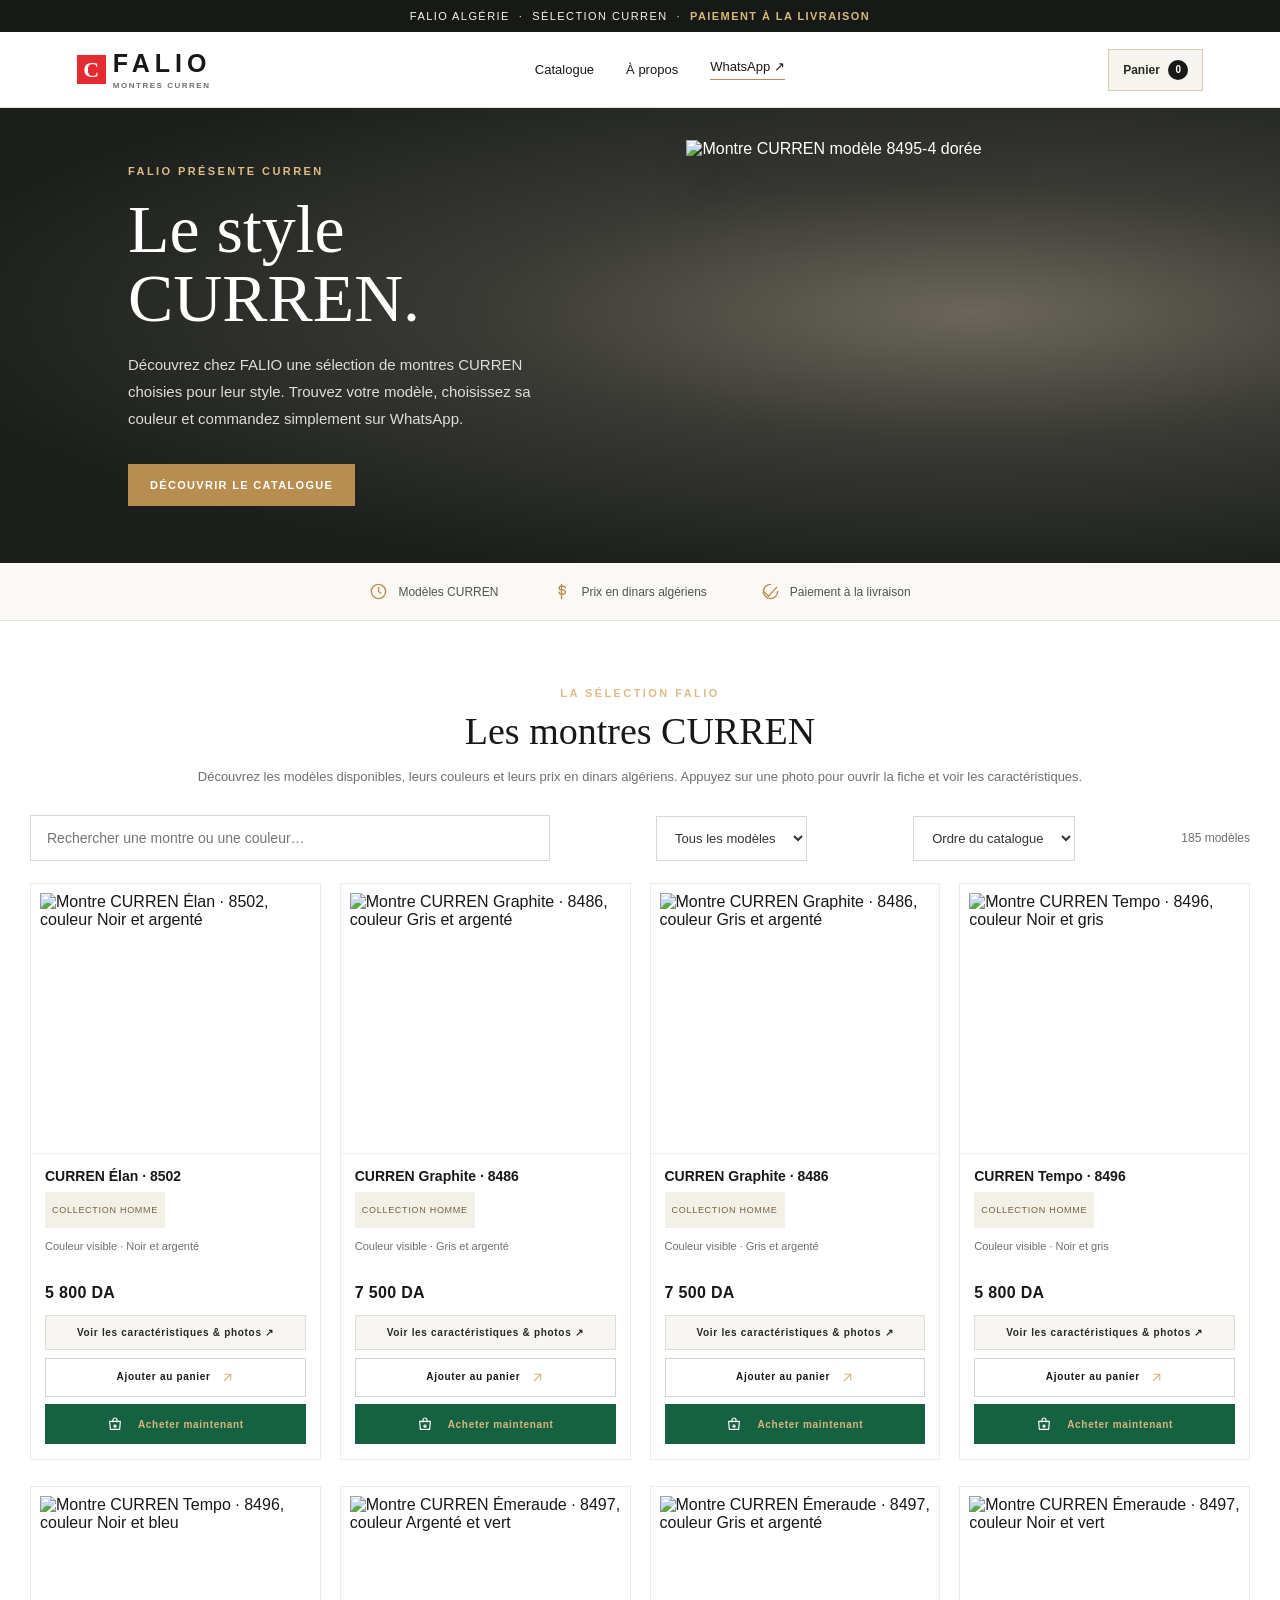
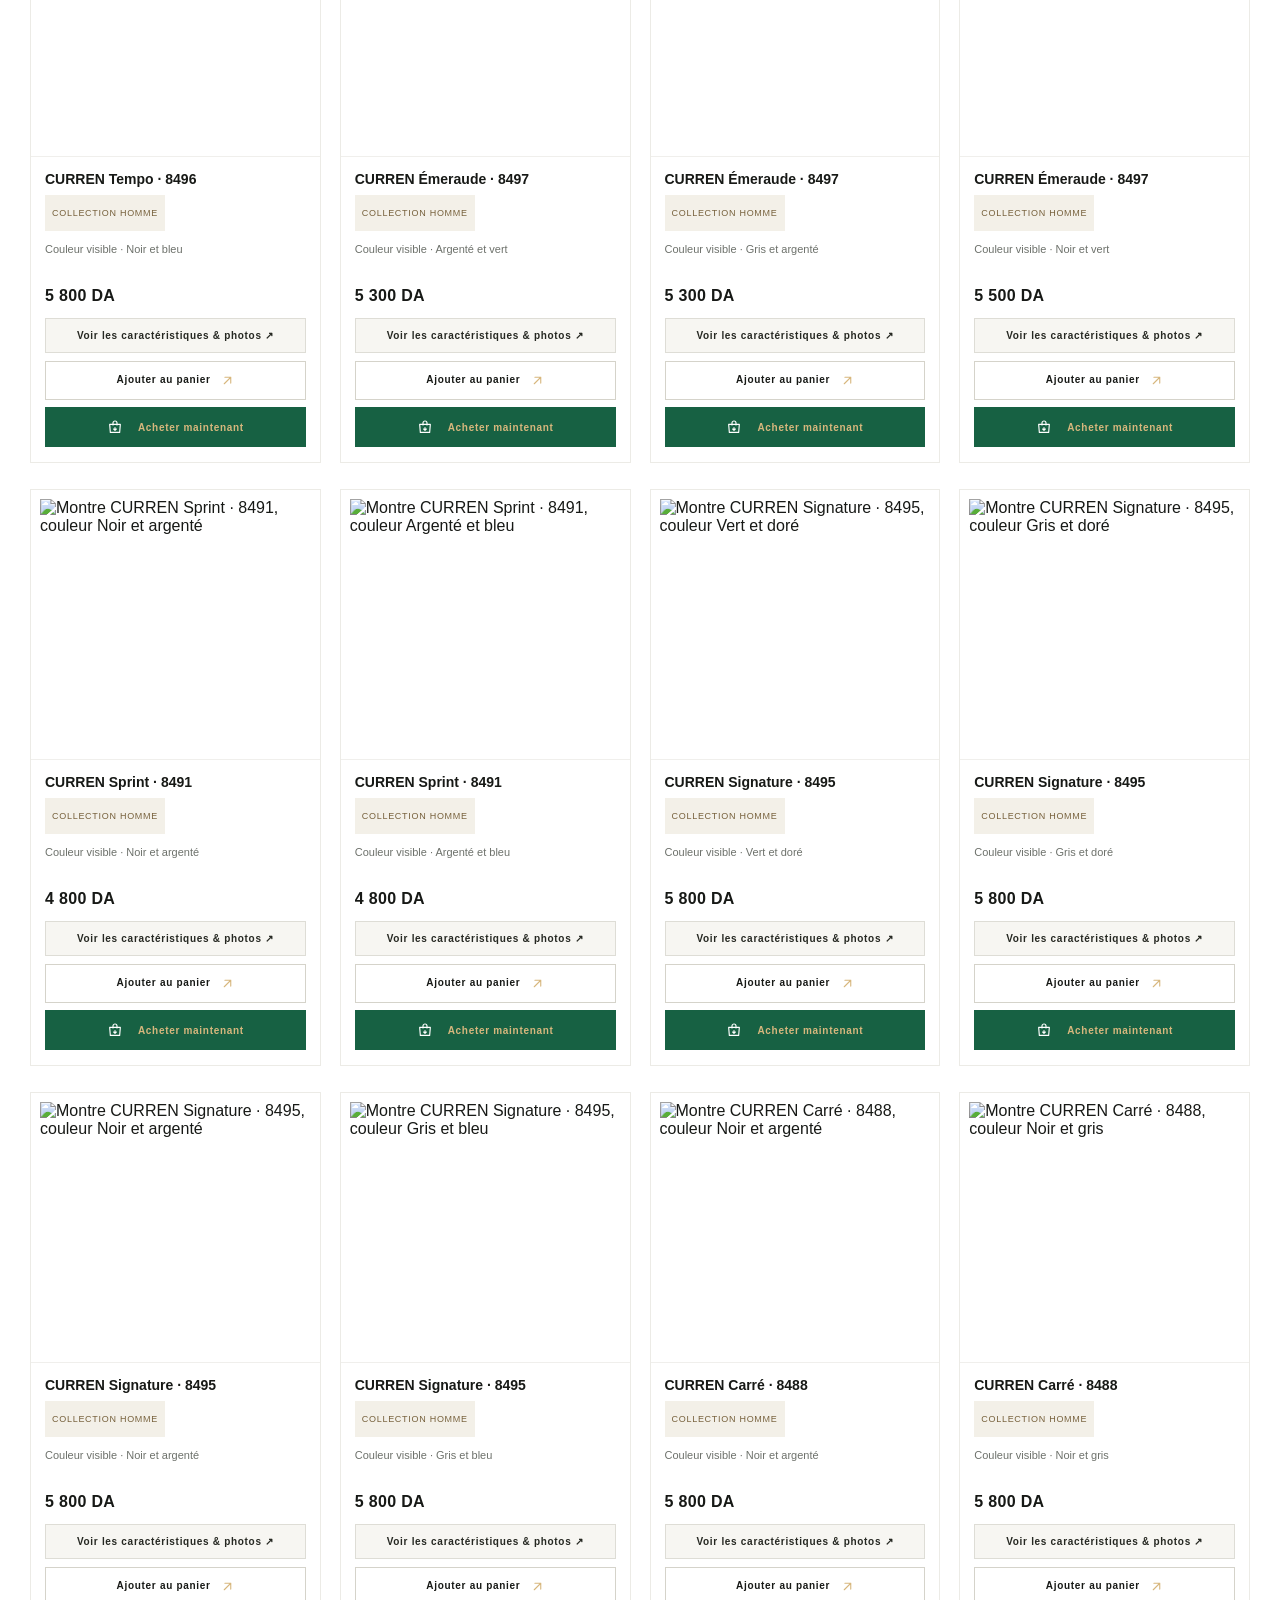
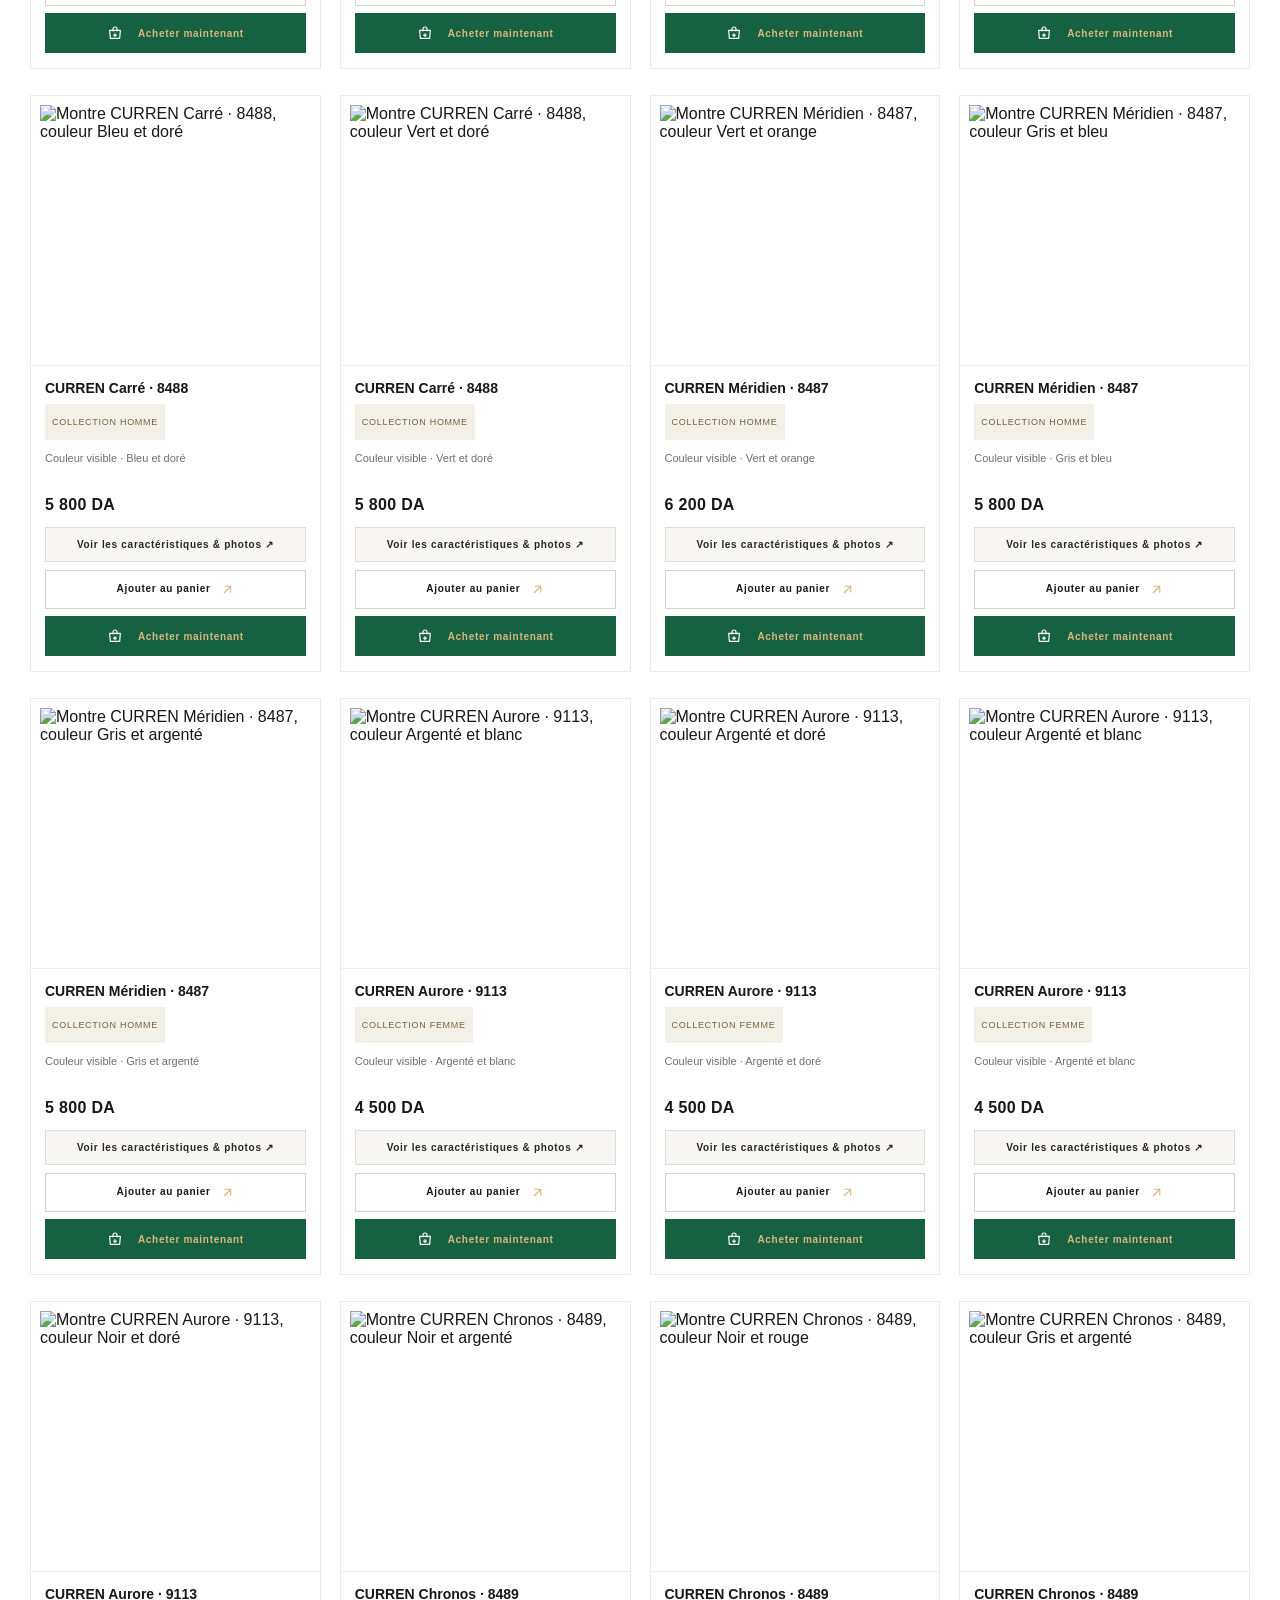
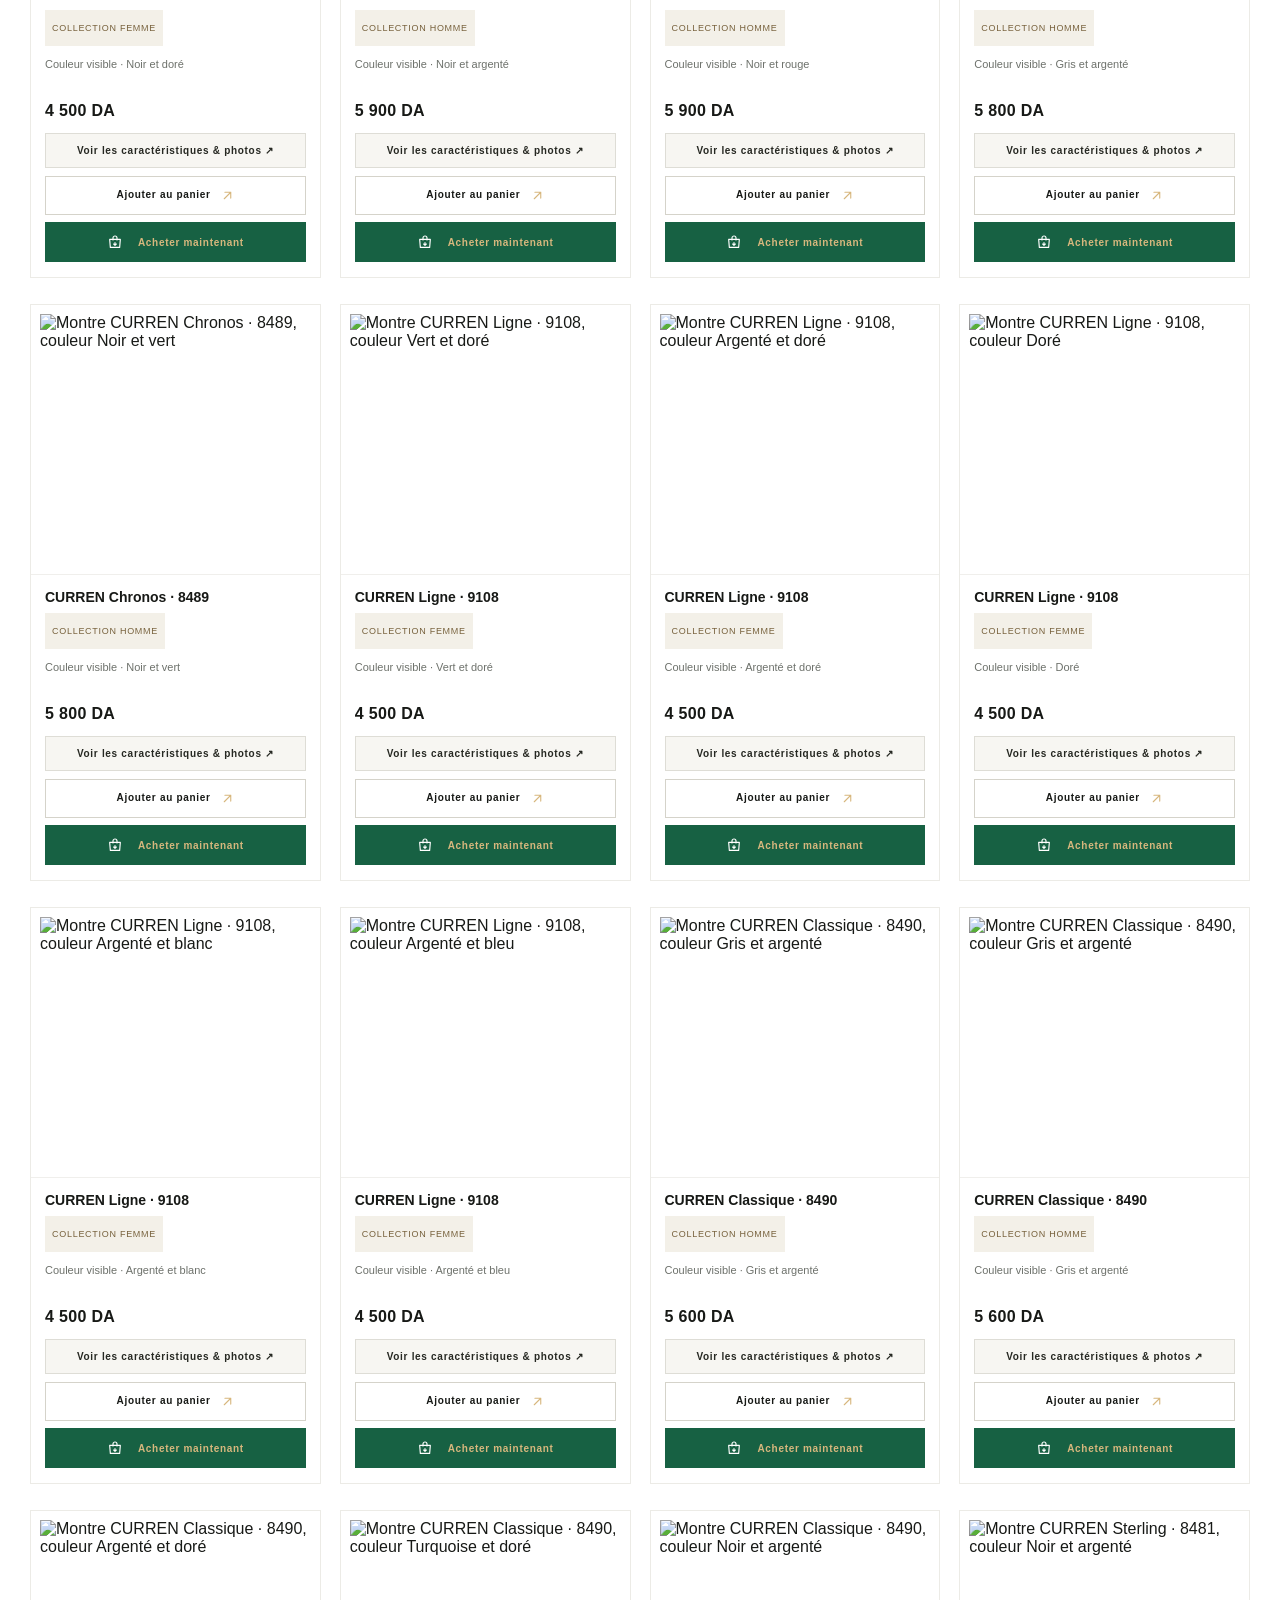
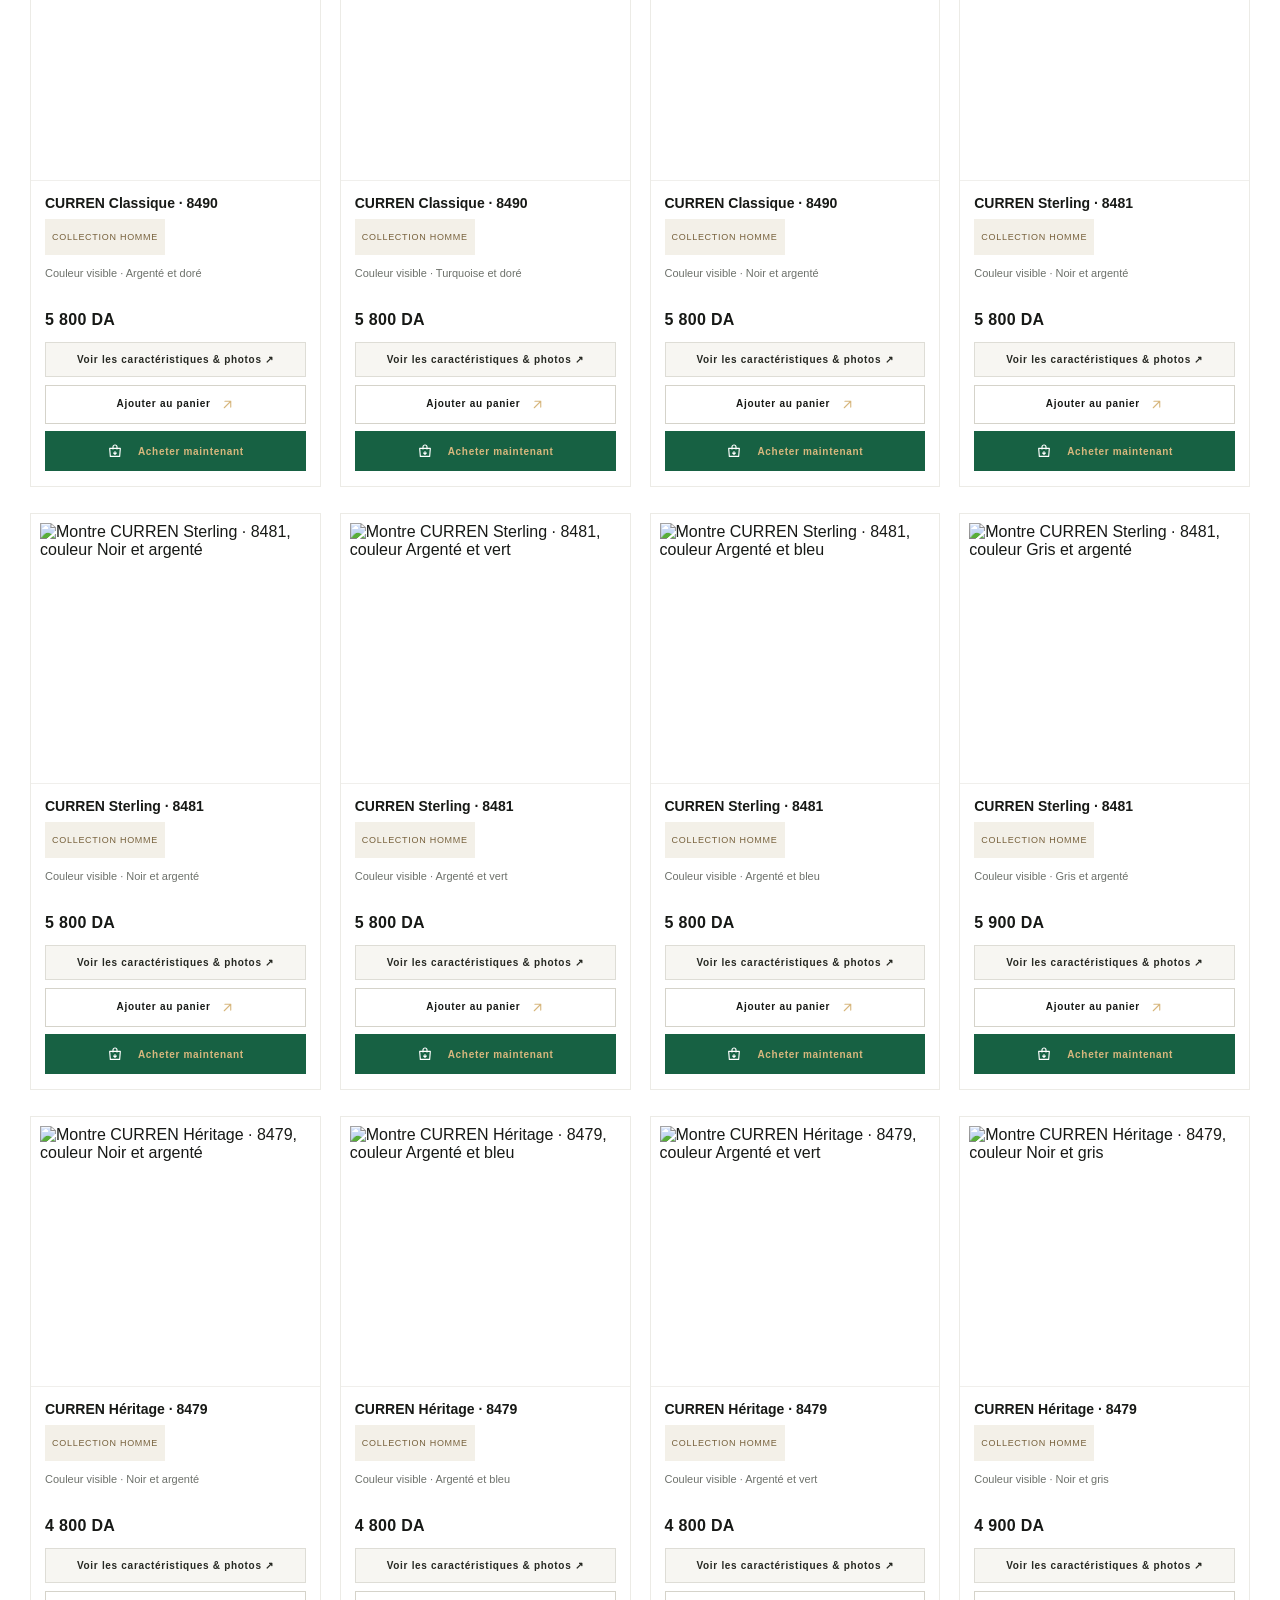
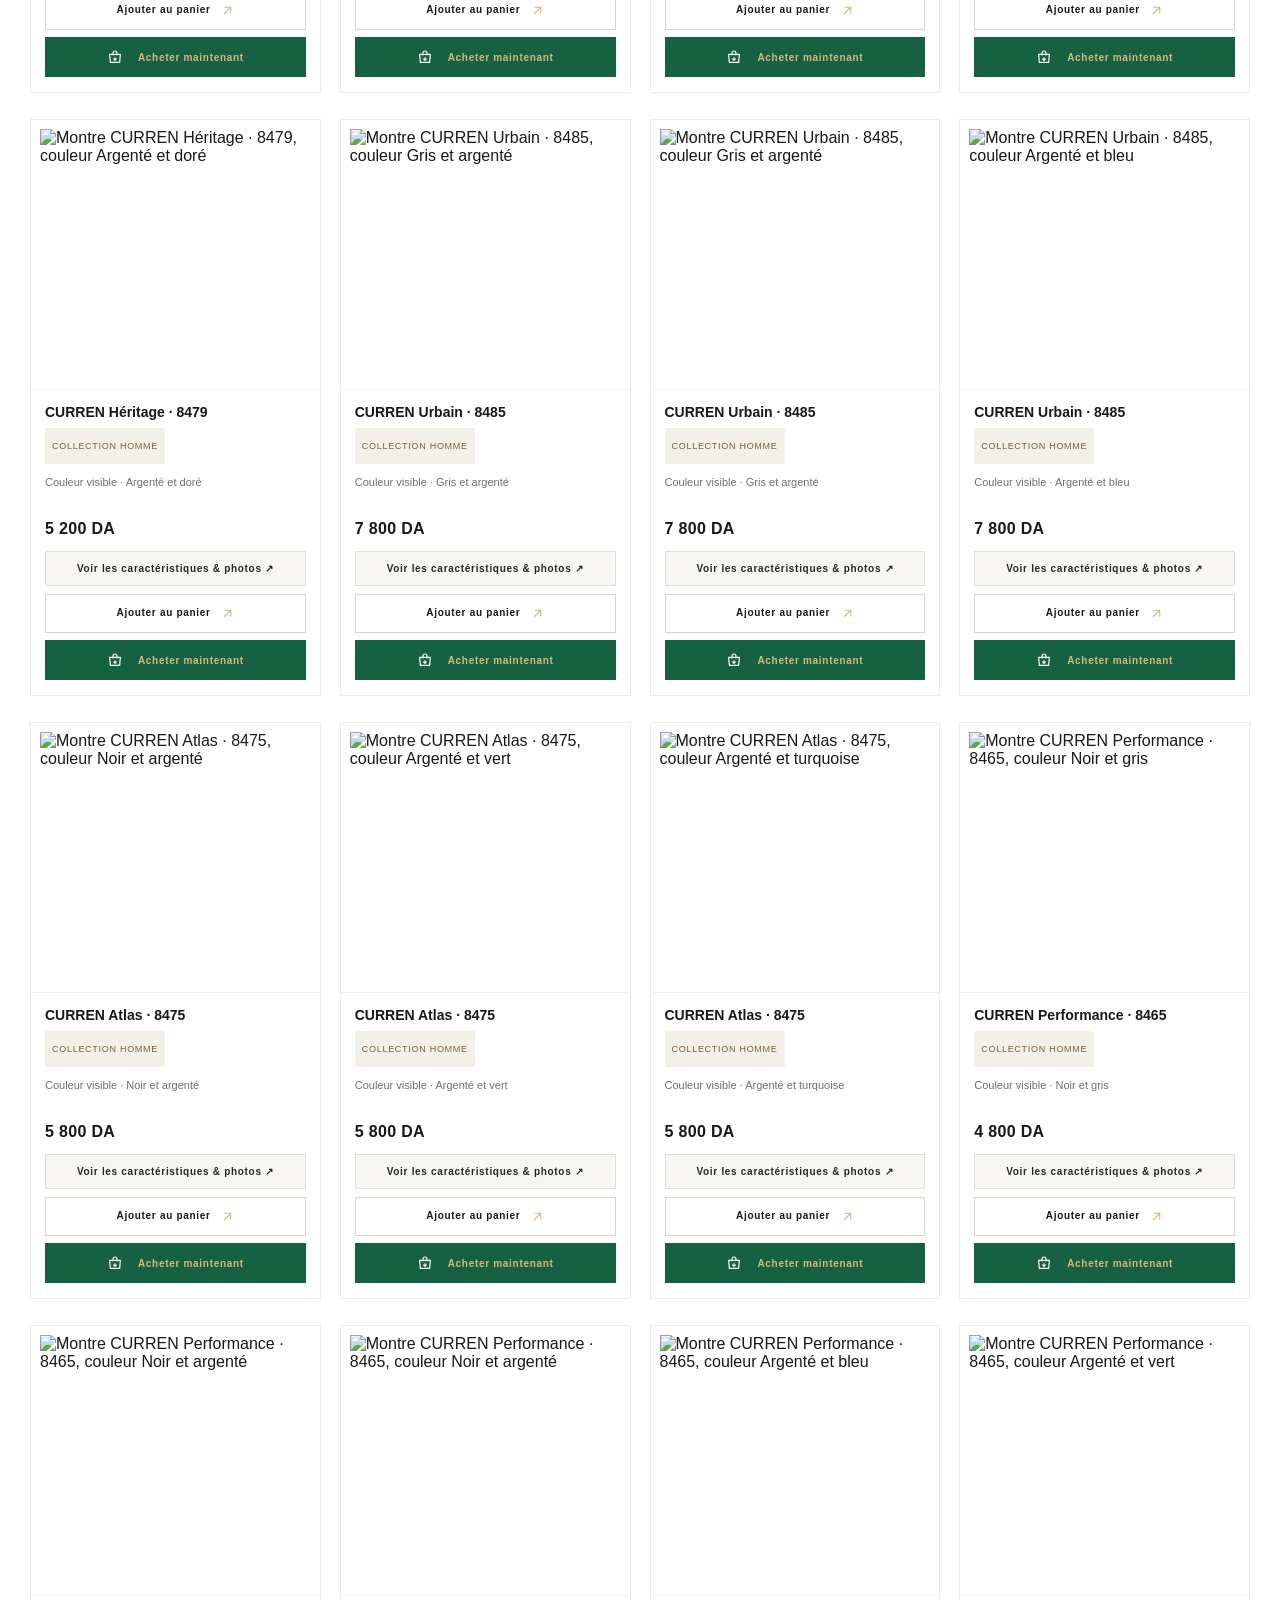
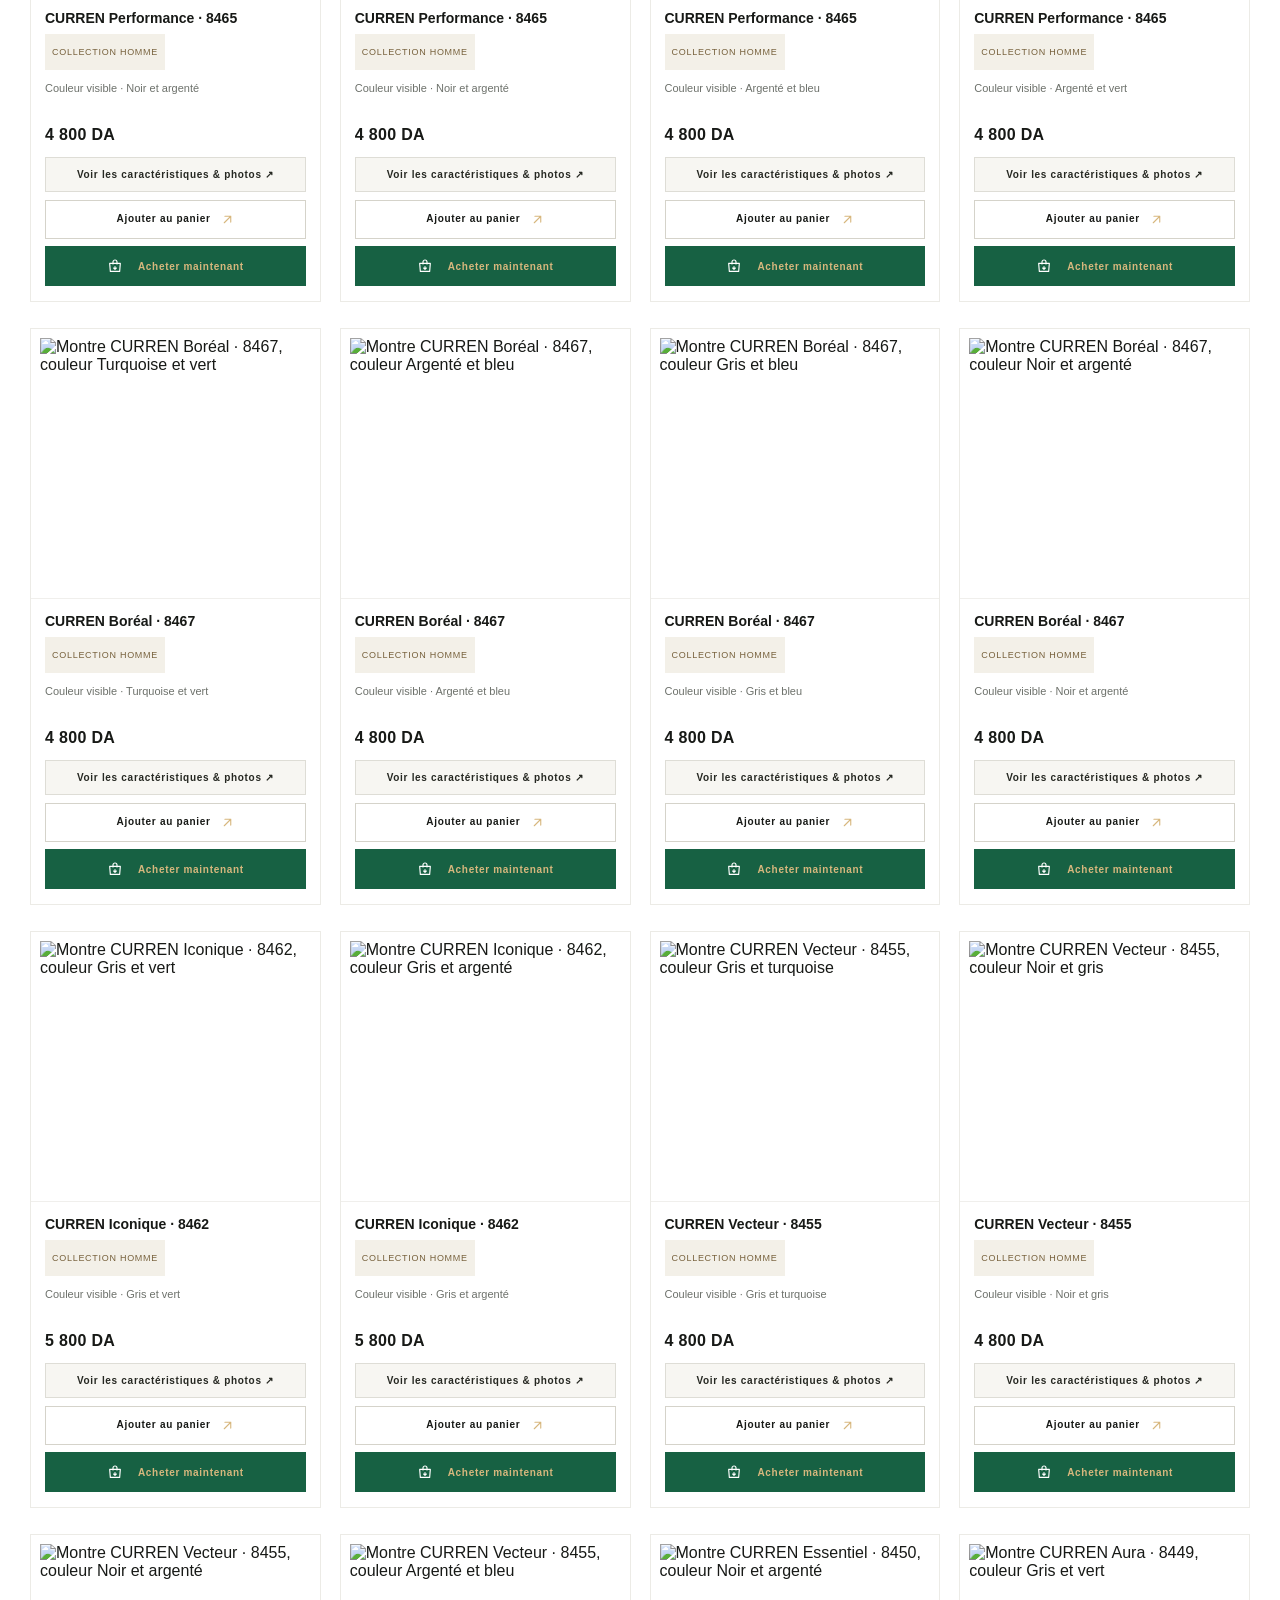
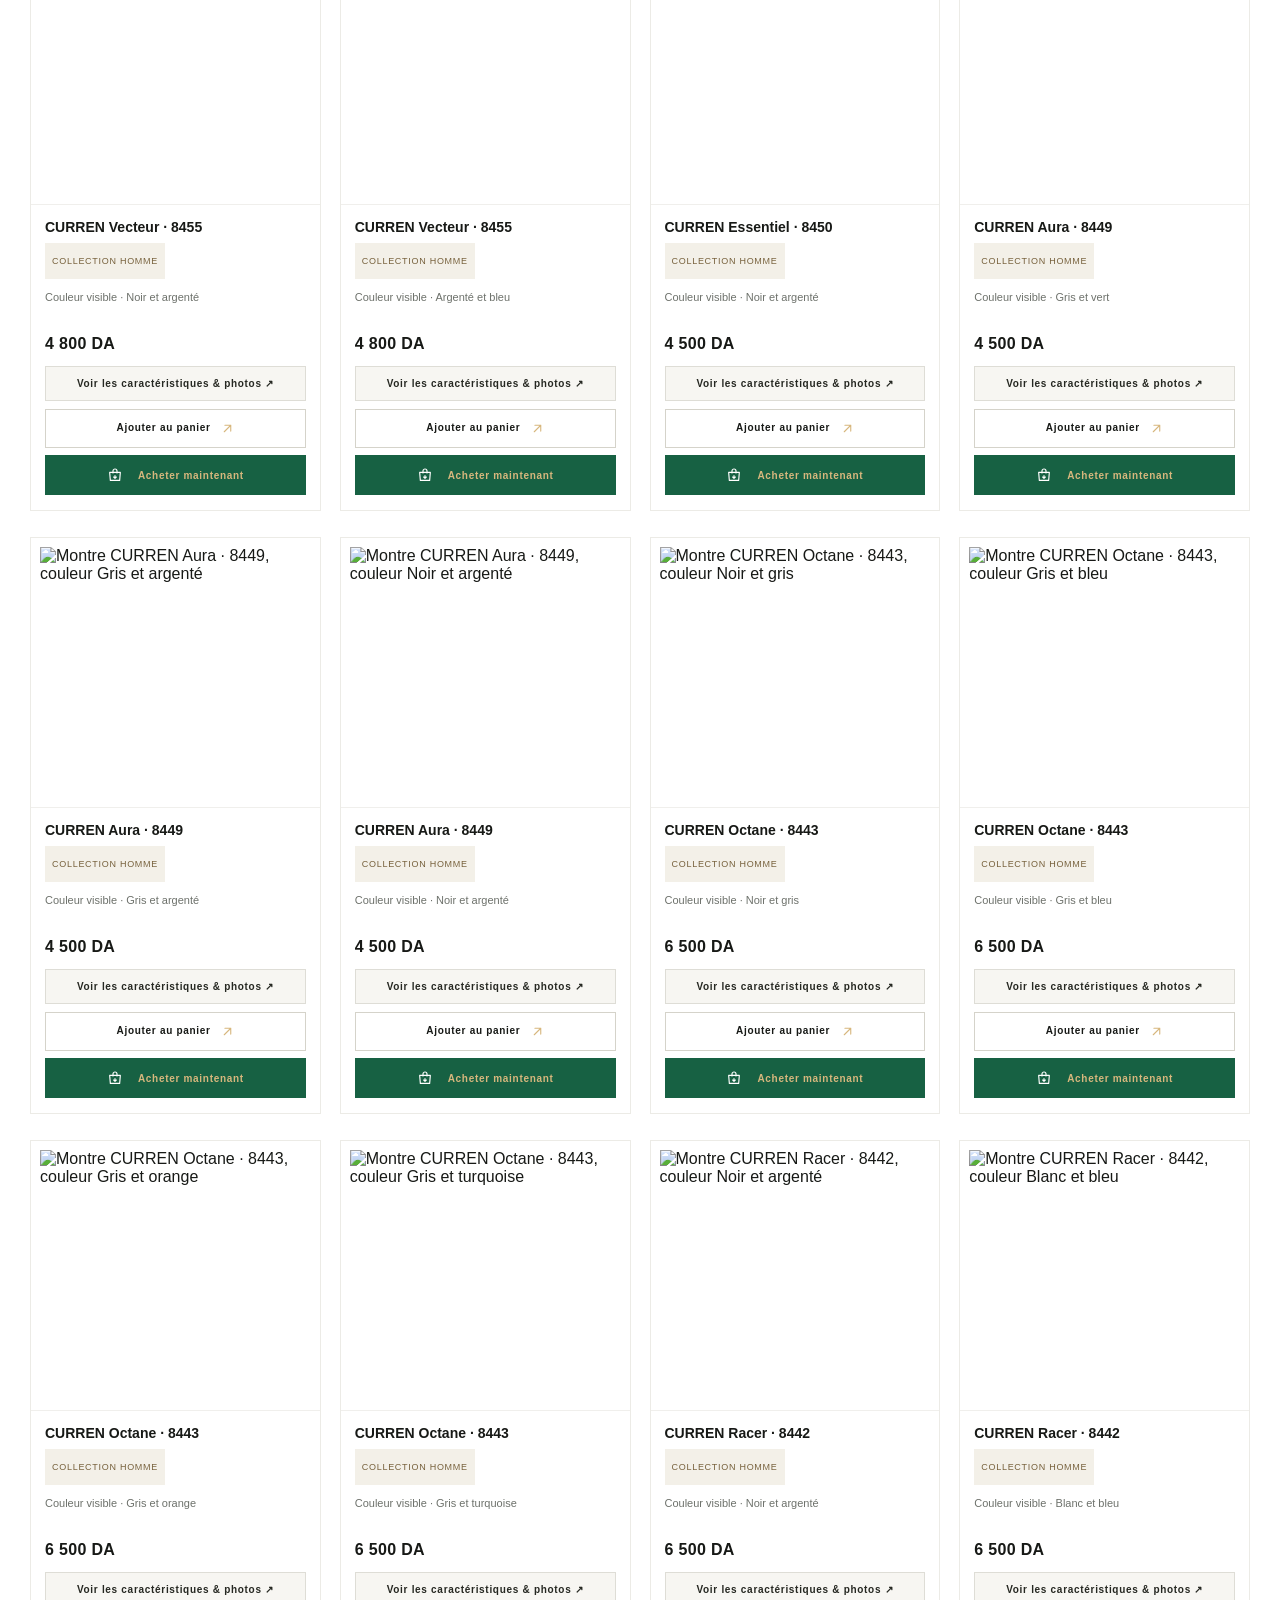
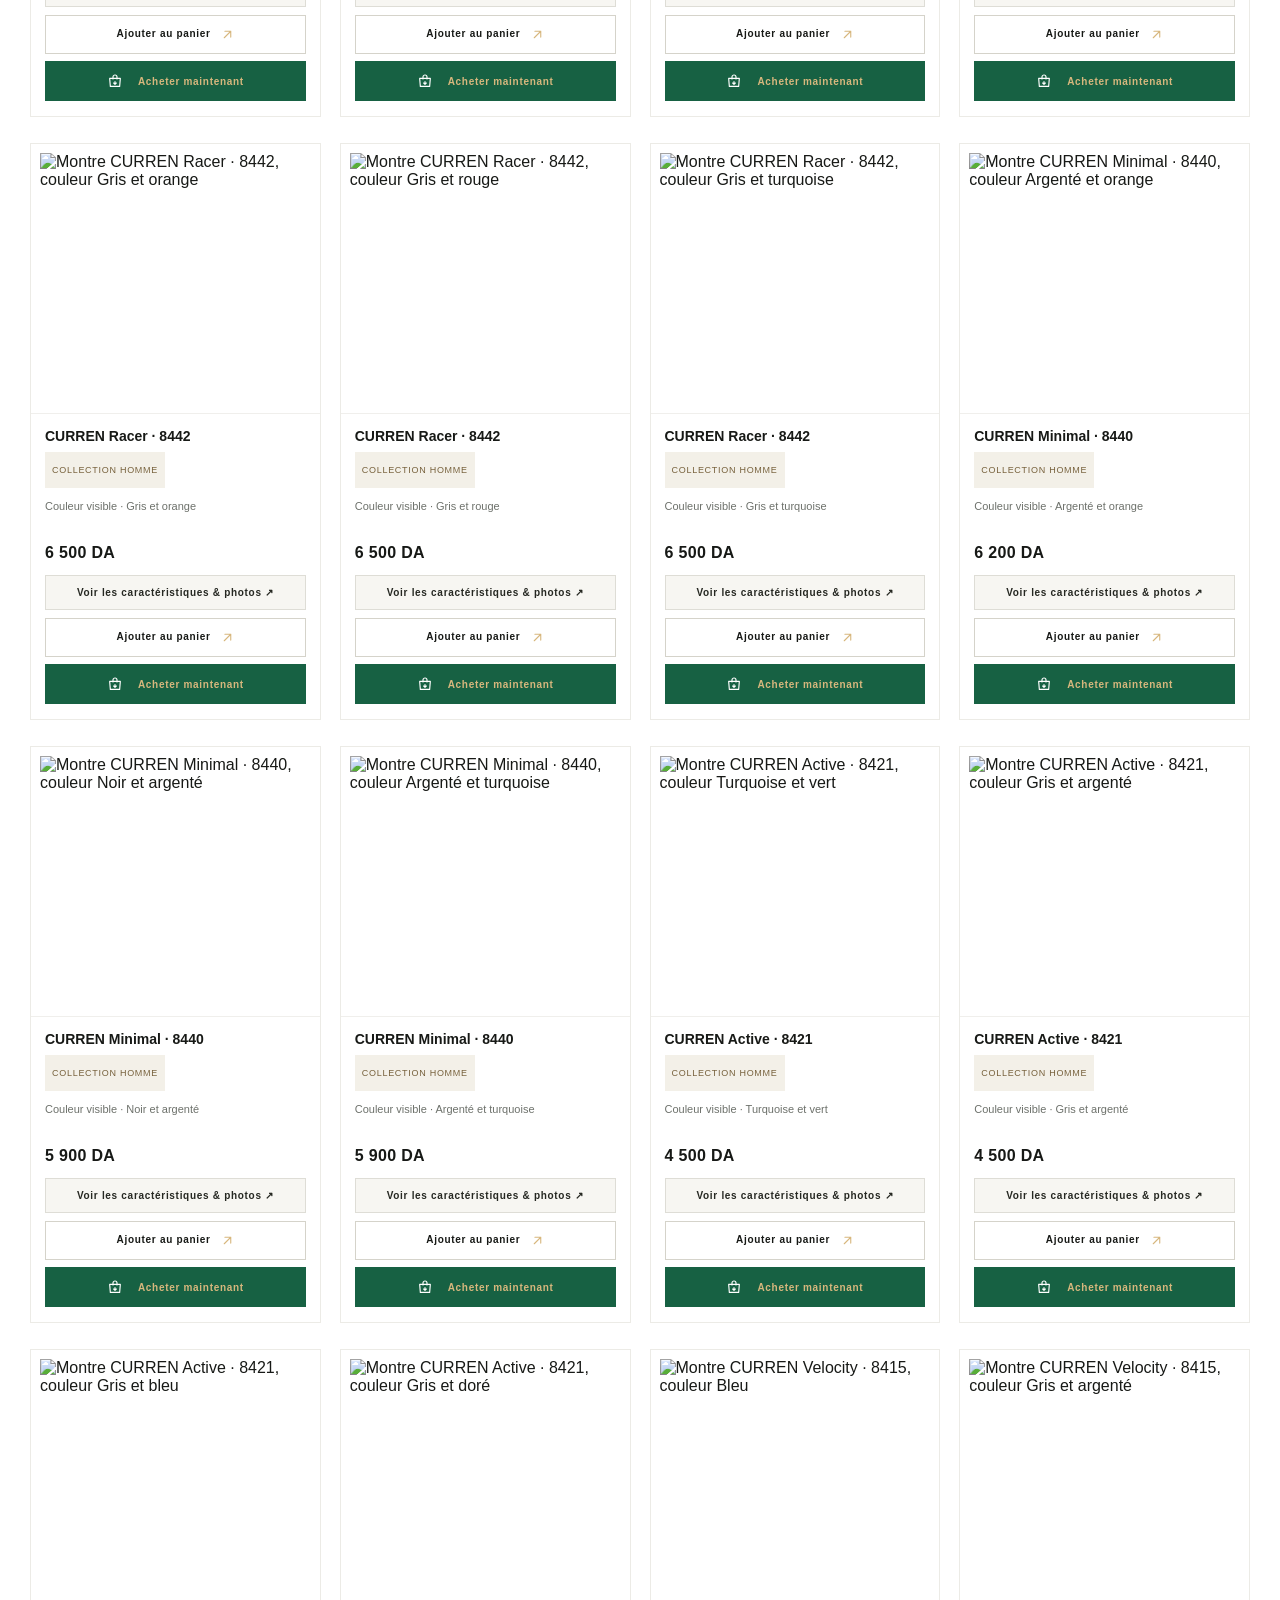
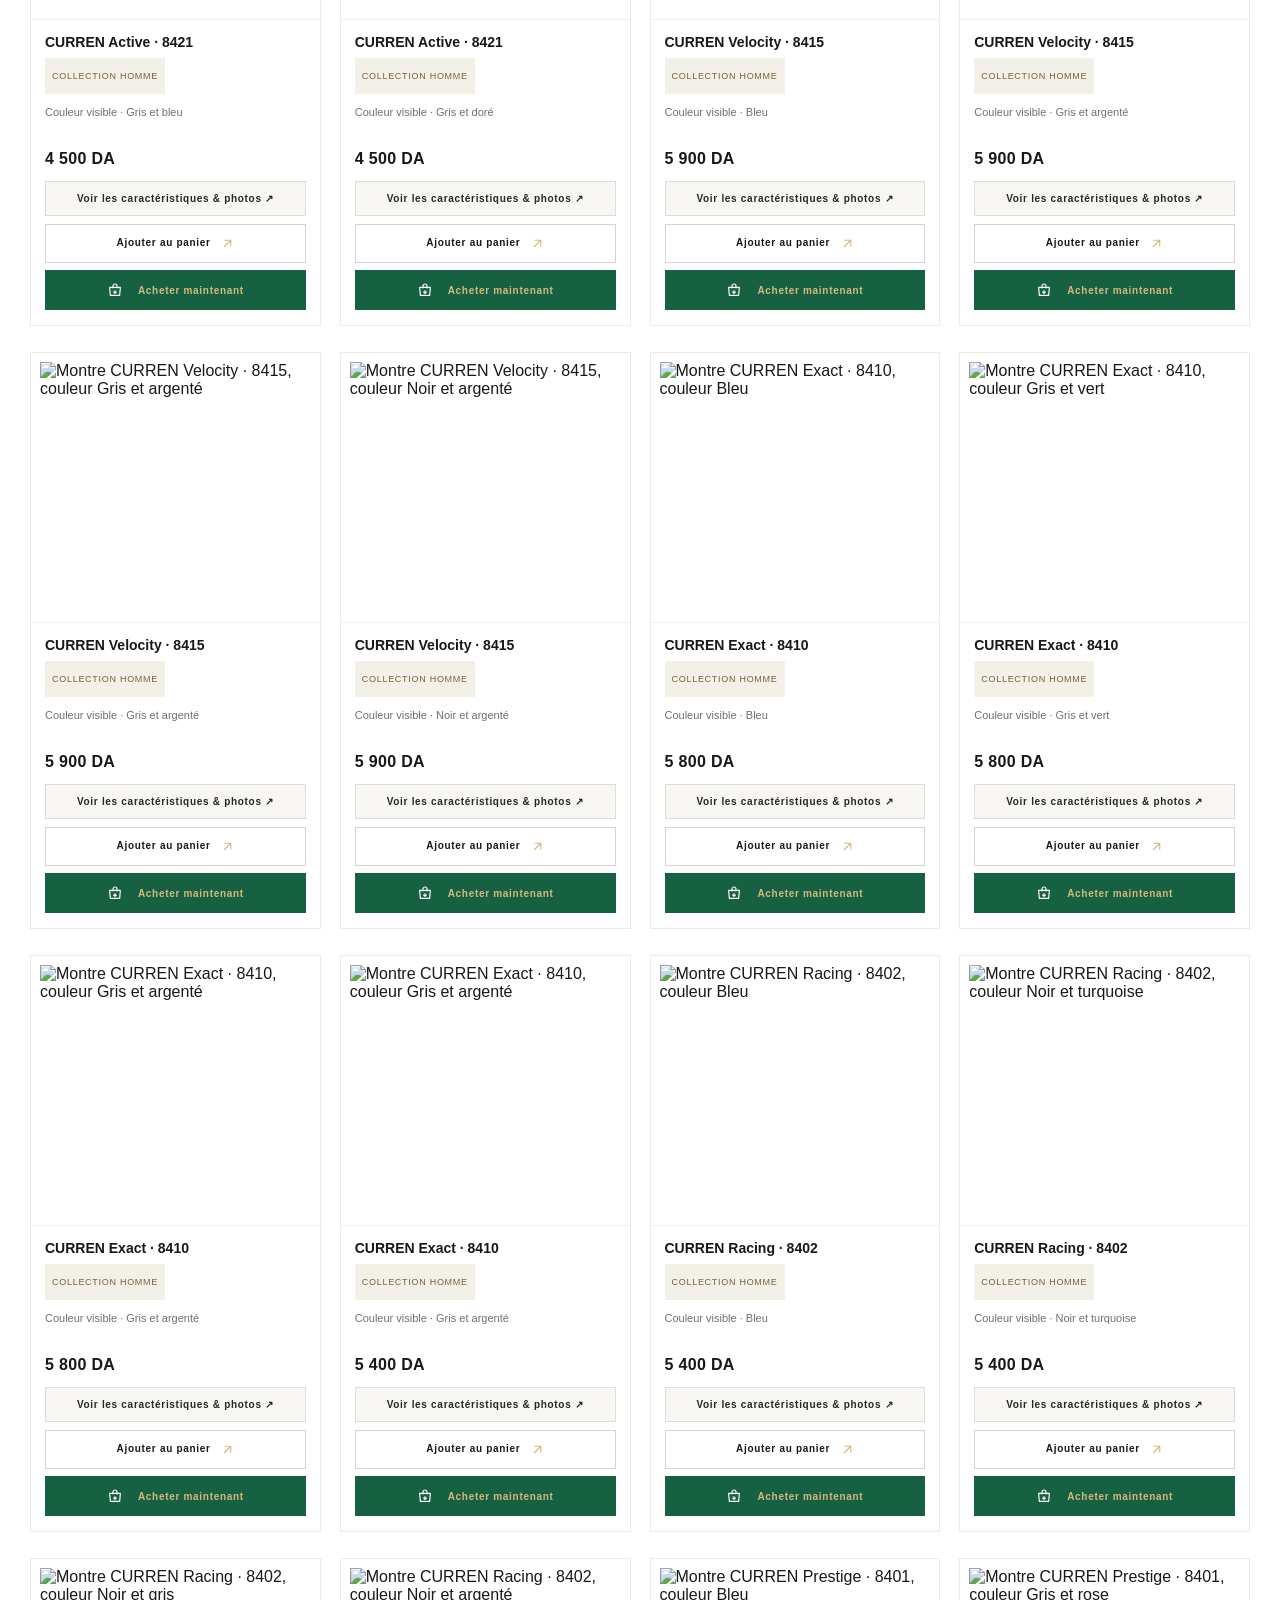
==== commit 1c6a5b88: "Add files via upload" ====
--- a/index.html
+++ b/index.html
@@ -42,7 +42,7 @@
 .photo{cursor:pointer}.photo:hover img{transform:scale(1.035);transition:transform .28s}.photo img{transition:transform .28s}.photo::after{content:'VOIR LES DÉTAILS  ↗';position:absolute;right:12px;bottom:12px;background:#171916eF;color:#fff;padding:9px 11px;font-size:9px;letter-spacing:.08em;opacity:0;transition:opacity .2s}.card:hover .photo::after,.photo:focus-visible::after{opacity:1}.product-dialog{width:min(900px,calc(100% - 28px));max-width:900px;padding:0;border:0;border-radius:3px;box-shadow:0 24px 90px #0005;color:var(--ink);max-height:min(90vh,850px)}.product-dialog::backdrop{background:#101310b8;backdrop-filter:blur(3px)}.dialog-layout{display:grid;grid-template-columns:1.08fr .92fr;min-height:490px}.dialog-visual{padding:28px;background:#f7f6f2;display:flex;flex-direction:column;justify-content:center;min-width:0}.dialog-main-photo{height:360px;width:100%;object-fit:contain;background:#fff}.gallery-label{margin:18px 0 10px;color:var(--muted);font-size:10px;letter-spacing:.1em;text-transform:uppercase}.variant-gallery{display:flex;gap:9px;overflow-x:auto;padding-bottom:2px}.variant-thumb{border:1px solid var(--line);background:white;width:64px;height:64px;flex:0 0 auto;padding:3px;cursor:pointer}.variant-thumb[aria-pressed=true]{border-color:var(--gold);box-shadow:0 0 0 1px var(--gold)}.variant-thumb img{width:100%;height:100%;object-fit:contain}.dialog-info{padding:42px 34px;position:relative;display:flex;flex-direction:column}.dialog-close{position:absolute;top:14px;right:16px;border:0;background:transparent;font-size:27px;line-height:1;cursor:pointer;color:#555}.dialog-kicker{font-size:10px;letter-spacing:.15em;color:var(--gold);font-weight:bold}.dialog-title{font:400 32px Georgia,serif;margin:10px 0 6px}.dialog-subtitle{font-size:12px;color:var(--muted);line-height:1.6;margin:0 0 24px}.dialog-price{font-size:25px;margin:0 0 24px}.spec-list{border-top:1px solid var(--line);margin:0 0 20px}.spec-row{display:grid;grid-template-columns:130px 1fr;gap:12px;border-bottom:1px solid var(--line);padding:12px 0;font-size:12px}.spec-row dt{color:var(--muted)}.spec-section-title{padding:16px 0 5px;font-size:10px;font-weight:700;letter-spacing:.14em;color:var(--gold)}.spec-row dd{margin:0;overflow-wrap:anywhere}.dialog-note{font-size:11px;line-height:1.7;color:var(--muted);margin:auto 0 18px}.dialog-order{display:block;text-align:center;background:var(--ink);color:white;padding:14px;font-size:11px;font-weight:bold;letter-spacing:.07em}.dialog-order:hover{background:var(--green)}@media(max-width:650px){.dialog-layout{grid-template-columns:1fr}.dialog-visual{padding:18px}.dialog-main-photo{height:190px}.dialog-info{padding:20px 22px 22px}.dialog-subtitle{margin-bottom:12px}.dialog-price{margin-bottom:12px}.spec-row{padding:8px 0}.spec-section-title{padding:10px 0 4px}.dialog-title{font-size:27px}.product-dialog{max-height:92vh;overflow:auto}.photo::after{opacity:1;font-size:8px;padding:7px 8px}}
 </style>
 <style>
-.nav-cart{border:1px solid #d7c9ae;background:#f7f5ef;color:#282923;padding:10px 14px;font-weight:700;font-size:12px;cursor:pointer;white-space:nowrap}.nav-cart:hover{background:#eee8dc}.nav-cart span{display:inline-grid;place-items:center;min-width:20px;height:20px;margin-left:5px;border-radius:50%;background:#171916;color:white;font-size:10px}.cart-dialog{width:min(620px,calc(100% - 24px));max-height:90vh;padding:0;border:0;border-radius:6px;box-shadow:0 24px 90px #0005;color:var(--ink)}.cart-dialog::backdrop{background:#101310b8;backdrop-filter:blur(3px)}.cart-head{display:flex;justify-content:space-between;align-items:center;padding:20px 24px;border-bottom:1px solid var(--line)}.cart-head h2{font:400 27px Georgia,serif;margin:0}.cart-close{border:0;background:transparent;font-size:28px;cursor:pointer;color:#555}.cart-content{padding:20px 24px 26px;max-height:calc(90vh - 72px);overflow:auto}.cart-empty{text-align:center;padding:34px 8px;color:var(--muted)}.cart-line{display:grid;grid-template-columns:72px 1fr auto;gap:14px;align-items:center;padding:12px 0;border-bottom:1px solid var(--line)}.cart-line img{width:72px;height:72px;object-fit:contain;background:#f7f6f2}.cart-line-title{font-size:13px;font-weight:700;margin-bottom:5px}.cart-line-meta{font-size:11px;color:var(--muted);line-height:1.6}.cart-line-price{font-size:13px;font-weight:bold;white-space:nowrap}.cart-qty{display:flex;align-items:center;gap:9px;margin-top:8px}.cart-qty button{width:26px;height:26px;border:1px solid var(--line);background:#fff;cursor:pointer}.cart-remove{border:0!important;width:auto!important;text-decoration:underline;color:var(--muted);font-size:11px;margin-left:4px}.cart-total{display:flex;justify-content:space-between;padding:17px 0 6px;font-size:15px;font-weight:bold}.cart-delivery-note{font-size:11px;line-height:1.6;color:var(--muted);margin:4px 0 18px}.checkout-title{font:400 20px Georgia,serif;margin:18px 0 14px}.checkout-form{display:grid;grid-template-columns:1fr 1fr;gap:11px}.checkout-form label{display:flex;flex-direction:column;gap:6px;font-size:11px;color:#575a53}.checkout-form label.full{grid-column:1/-1}.checkout-form input,.checkout-form textarea{width:100%;border:1px solid #d9d9d3;padding:12px;font:13px Arial;color:var(--ink);background:#fff}.checkout-form textarea{min-height:70px;resize:vertical}.checkout-submit{grid-column:1/-1;border:0;background:var(--green);color:white;padding:14px 12px;font-size:12px;font-weight:bold;letter-spacing:.06em;cursor:pointer}.checkout-submit:hover{background:#124c34}.stock-status{min-height:0!important;margin:-4px 0 12px!important;font-size:10px!important;color:#176143!important}.stock-status strong{font-weight:700}.dialog-add{width:100%;border:0;background:var(--green);color:#fff;padding:14px;margin:0 0 8px;font-size:12px;font-weight:bold;cursor:pointer}.dialog-add:hover{background:#124c34}.dialog-order{display:block;text-align:center}.add-to-cart{background:#fff;color:var(--ink);border:1px solid #d5d3ca}.add-to-cart:hover{background:#f5f4f0}.buy-now{display:flex;align-items:center;justify-content:center;gap:8px;margin-top:7px;background:var(--green);color:#fff;min-height:39px}.buy-now:hover{background:#124c34}.buy-now svg{width:16px;height:16px;fill:none;stroke:currentColor;stroke-width:1.7;stroke-linecap:round;stroke-linejoin:round;flex:none}.buy-now span{font-size:10px;letter-spacing:.07em}.dialog-buy-now{width:100%;display:flex;align-items:center;justify-content:center;gap:8px;border:0;background:var(--ink);color:#fff;padding:14px;margin:0 0 9px;font-size:12px;font-weight:bold;cursor:pointer}.dialog-buy-now svg{width:17px;height:17px;fill:none;stroke:currentColor;stroke-width:1.7;stroke-linecap:round;stroke-linejoin:round}.dialog-buy-now:hover{background:var(--green)}.delivery-type{display:flex;gap:14px;margin-top:2px}.delivery-option{flex-direction:row!important;align-items:center;gap:6px!important;font-size:12px!important;color:var(--ink)!important;cursor:pointer}.delivery-option input{width:auto!important}.cart-total.sub{font-size:12px;font-weight:400;color:var(--muted);padding:4px 0}.cart-total.grand{border-top:1px solid var(--line);margin-top:4px;padding-top:12px}@media(max-width:700px){.nav{gap:8px}.navlinks{gap:11px}.nav-cart{padding:9px 10px;font-size:11px}.checkout-form{grid-template-columns:1fr}.checkout-form label.full,.checkout-submit{grid-column:1}.cart-content{padding:16px}.cart-line{grid-template-columns:58px 1fr auto;gap:9px}.cart-line img{width:58px;height:58px}.cart-line-price{font-size:12px}}
+.nav-cart{border:1px solid #d7c9ae;background:#f7f5ef;color:#282923;padding:10px 14px;font-weight:700;font-size:12px;cursor:pointer;white-space:nowrap}.nav-cart:hover{background:#eee8dc}.nav-cart span{display:inline-grid;place-items:center;min-width:20px;height:20px;margin-left:5px;border-radius:50%;background:#171916;color:white;font-size:10px}.cart-dialog{width:min(620px,calc(100% - 24px));max-height:90vh;padding:0;border:0;border-radius:6px;box-shadow:0 24px 90px #0005;color:var(--ink)}.cart-dialog::backdrop{background:#101310b8;backdrop-filter:blur(3px)}.cart-head{display:flex;justify-content:space-between;align-items:center;padding:20px 24px;border-bottom:1px solid var(--line)}.cart-head h2{font:400 27px Georgia,serif;margin:0}.cart-close{border:0;background:transparent;font-size:28px;cursor:pointer;color:#555}.cart-content{padding:20px 24px 26px;max-height:calc(90vh - 72px);overflow:auto}.cart-empty{text-align:center;padding:34px 8px;color:var(--muted)}.cart-line{display:grid;grid-template-columns:72px 1fr auto;gap:14px;align-items:center;padding:12px 0;border-bottom:1px solid var(--line)}.cart-line img{width:72px;height:72px;object-fit:contain;background:#f7f6f2}.cart-line-title{font-size:13px;font-weight:700;margin-bottom:5px}.cart-line-meta{font-size:11px;color:var(--muted);line-height:1.6}.cart-line-price{font-size:13px;font-weight:bold;white-space:nowrap}.cart-qty{display:flex;align-items:center;gap:9px;margin-top:8px}.cart-qty button{width:26px;height:26px;border:1px solid var(--line);background:#fff;cursor:pointer}.cart-remove{border:0!important;width:auto!important;text-decoration:underline;color:var(--muted);font-size:11px;margin-left:4px}.cart-total{display:flex;justify-content:space-between;padding:17px 0 6px;font-size:15px;font-weight:bold}.cart-delivery-note{font-size:11px;line-height:1.6;color:var(--muted);margin:4px 0 18px}.checkout-title{font:400 20px Georgia,serif;margin:18px 0 14px}.checkout-form{display:grid;grid-template-columns:1fr 1fr;gap:11px}.checkout-form label{display:flex;flex-direction:column;gap:6px;font-size:11px;color:#575a53}.checkout-form label.full{grid-column:1/-1}.checkout-form input,.checkout-form textarea{width:100%;border:1px solid #d9d9d3;padding:12px;font:13px Arial;color:var(--ink);background:#fff}.checkout-form textarea{min-height:70px;resize:vertical}.checkout-submit{grid-column:1/-1;border:0;background:var(--green);color:white;padding:14px 12px;font-size:12px;font-weight:bold;letter-spacing:.06em;cursor:pointer}.checkout-submit:hover{background:#124c34}.stock-status{min-height:0!important;margin:-4px 0 12px!important;font-size:10px!important;color:#176143!important}.stock-status strong{font-weight:700}.dialog-add{width:100%;border:0;background:var(--green);color:#fff;padding:14px;margin:0 0 8px;font-size:12px;font-weight:bold;cursor:pointer}.dialog-add:hover{background:#124c34}.dialog-order{display:block;text-align:center}.add-to-cart{background:#fff;color:var(--ink);border:1px solid #d5d3ca}.add-to-cart:hover{background:#f5f4f0}.buy-now{display:flex;align-items:center;justify-content:center;gap:8px;margin-top:7px;background:var(--green);color:#fff;min-height:39px}.buy-now:hover{background:#124c34}.buy-now svg{width:16px;height:16px;fill:none;stroke:currentColor;stroke-width:1.7;stroke-linecap:round;stroke-linejoin:round;flex:none}.buy-now span{font-size:10px;letter-spacing:.07em}.dialog-buy-now{width:100%;display:flex;align-items:center;justify-content:center;gap:8px;border:0;background:var(--ink);color:#fff;padding:14px;margin:0 0 9px;font-size:12px;font-weight:bold;cursor:pointer}.dialog-buy-now svg{width:17px;height:17px;fill:none;stroke:currentColor;stroke-width:1.7;stroke-linecap:round;stroke-linejoin:round}.dialog-buy-now:hover{background:var(--green)}.stock-status,#spec-stock-row{display:none!important}.delivery-type{display:flex;gap:14px;margin-top:2px}.delivery-option{flex-direction:row!important;align-items:center;gap:6px!important;font-size:12px!important;color:var(--ink)!important;cursor:pointer}.delivery-option input{width:auto!important}.cart-total.sub{font-size:12px;font-weight:400;color:var(--muted);padding:4px 0}.cart-total.grand{border-top:1px solid var(--line);margin-top:4px;padding-top:12px}@media(max-width:700px){.nav{gap:8px}.navlinks{gap:11px}.nav-cart{padding:9px 10px;font-size:11px}.checkout-form{grid-template-columns:1fr}.checkout-form label.full,.checkout-submit{grid-column:1}.cart-content{padding:16px}.cart-line{grid-template-columns:58px 1fr auto;gap:9px}.cart-line img{width:58px;height:58px}.cart-line-price{font-size:12px}}
 </style>
 </head>
 <body>
@@ -799,7 +799,7 @@
 <section class="contact" id="contact"><h2>FALIO est à votre écoute.</h2><p>Contactez-nous sur WhatsApp en indiquant le nom de la montre et sa couleur.<br>Paiement à la livraison en Algérie.</p><div class="contact-links"><a href="https://wa.me/213663445136" target="_blank" rel="noopener">WhatsApp · +213 663 445 136</a><a href="https://wa.me/213550106045" target="_blank" rel="noopener">WhatsApp · +213 550 106 045</a></div></section>
 
 </main><footer class="footer"><a class="logo" href="#accueil" aria-label="FALIO, boutique de montres CURREN"><span class="brand-icon">C</span><span class="brand-lockup"><span class="brand-word">FALIO</span><small>MONTRES CURREN</small></span></a><p>© 2026 FALIO · Sélection CURREN</p><p>Paiement à la livraison · Commandes par WhatsApp</p></footer>
-<dialog class="product-dialog" id="product-dialog" aria-labelledby="dialog-title"><div class="dialog-layout"><div class="dialog-visual"><img class="dialog-main-photo" id="dialog-photo" alt=""><p class="gallery-label" id="gallery-label">Photos et variantes disponibles</p><div class="variant-gallery" id="variant-gallery" aria-label="Autres variantes disponibles"></div></div><div class="dialog-info"><button class="dialog-close" id="dialog-close" type="button" aria-label="Fermer">×</button><span class="dialog-kicker">FICHE PRODUIT CURREN</span><h2 class="dialog-title" id="dialog-title"></h2><p class="dialog-subtitle" id="dialog-subtitle"></p><strong class="dialog-price" id="dialog-price"></strong><dl class="spec-list"><div class="spec-row"><dt>Nom du modèle</dt><dd id="spec-name"></dd></div><div class="spec-row"><dt>Modèle CURREN</dt><dd id="spec-model"></dd></div><div class="spec-row"><dt>Couleur visible</dt><dd id="spec-color"></dd></div><div class="spec-row"><dt>Quantité indiquée</dt><dd id="spec-stock"></dd></div><div class="spec-section-title">CARACTÉRISTIQUES DU MODÈLE</div><div id="tech-rows"></div></dl><p class="dialog-note" id="dialog-note">Les caractéristiques techniques détaillées ne figurent pas dans le catalogue fournisseur. Contactez-nous pour confirmer la disponibilité.</p><button class="dialog-add" id="dialog-add" type="button">Ajouter au panier</button><button class="dialog-buy-now" id="dialog-buy-now" type="button"><svg viewBox="0 0 24 24" aria-hidden="true"><path d="M4 8h16l-1 12H5L4 8Z"/><path d="M9 9V6a3 3 0 0 1 6 0v3M12 13v4m-2-2 2 2 2-2"/></svg>Acheter maintenant</button><a class="dialog-order" id="dialog-order" target="_blank" rel="noopener">Commander directement sur WhatsApp ↗</a></div></div></dialog>
+<dialog class="product-dialog" id="product-dialog" aria-labelledby="dialog-title"><div class="dialog-layout"><div class="dialog-visual"><img class="dialog-main-photo" id="dialog-photo" alt=""><p class="gallery-label" id="gallery-label">Photos et variantes disponibles</p><div class="variant-gallery" id="variant-gallery" aria-label="Autres variantes disponibles"></div></div><div class="dialog-info"><button class="dialog-close" id="dialog-close" type="button" aria-label="Fermer">×</button><span class="dialog-kicker">FICHE PRODUIT CURREN</span><h2 class="dialog-title" id="dialog-title"></h2><p class="dialog-subtitle" id="dialog-subtitle"></p><strong class="dialog-price" id="dialog-price"></strong><dl class="spec-list"><div class="spec-row"><dt>Nom du modèle</dt><dd id="spec-name"></dd></div><div class="spec-row"><dt>Modèle CURREN</dt><dd id="spec-model"></dd></div><div class="spec-row"><dt>Couleur visible</dt><dd id="spec-color"></dd></div><div class="spec-row" id="spec-stock-row"><dt>Quantité indiquée</dt><dd id="spec-stock"></dd></div><div class="spec-section-title">CARACTÉRISTIQUES DU MODÈLE</div><div id="tech-rows"></div></dl><p class="dialog-note" id="dialog-note">Les caractéristiques techniques détaillées ne figurent pas dans le catalogue fournisseur. Contactez-nous pour confirmer la disponibilité.</p><button class="dialog-add" id="dialog-add" type="button">Ajouter au panier</button><button class="dialog-buy-now" id="dialog-buy-now" type="button"><svg viewBox="0 0 24 24" aria-hidden="true"><path d="M4 8h16l-1 12H5L4 8Z"/><path d="M9 9V6a3 3 0 0 1 6 0v3M12 13v4m-2-2 2 2 2-2"/></svg>Acheter maintenant</button><a class="dialog-order" id="dialog-order" target="_blank" rel="noopener">Commander directement sur WhatsApp ↗</a></div></div></dialog>
 <dialog class="cart-dialog" id="cart-dialog" aria-labelledby="cart-title"><div class="cart-head"><h2 id="cart-title">Votre panier</h2><button class="cart-close" id="cart-close" type="button" aria-label="Fermer le panier">×</button></div><div class="cart-content"><div id="cart-items"></div><section id="cart-checkout" hidden><div class="cart-total sub"><span>Total des montres</span><span id="cart-total">0 DA</span></div><div class="cart-total sub"><span>Frais de livraison (Noest)</span><span id="cart-delivery-fee">Choisissez votre wilaya</span></div><div class="cart-total grand"><span>Total à payer</span><span id="cart-grand-total">0 DA</span></div><p class="cart-delivery-note">Paiement à la livraison. Frais de livraison Noest Express selon la wilaya et le mode choisis.</p><h3 class="checkout-title">Vos coordonnées de livraison</h3><form class="checkout-form" id="checkout-form"><label>Nom et prénom<input name="name" autocomplete="name" required></label><label>Téléphone<input name="phone" type="tel" autocomplete="tel" inputmode="tel" placeholder="05… / 06… / 07…" required></label><label>Wilaya<select name="wilaya" id="wilaya-select" required><option value="" disabled selected>Choisir…</option></select></label><label>Commune<input name="commune" autocomplete="address-level2" required></label><label class="full">Mode de livraison<div class="delivery-type"><label class="delivery-option"><input type="radio" name="deliveryType" value="domicile" checked>Domicile</label><label class="delivery-option"><input type="radio" name="deliveryType" value="stopdesk">Stopdesk (point relais)</label></div></label><label class="full" id="address-label">Adresse de livraison<textarea name="address" autocomplete="street-address" required></textarea></label><label class="full" id="station-label" hidden>Point relais (stop desk)<select name="station" id="station-select"><option value="" disabled selected>Choisissez d'abord la wilaya…</option></select></label><button class="checkout-submit" type="submit">CONFIRMER MA COMMANDE SUR WHATSAPP ↗</button></form></section></div></dialog>
 <script>
 const productGrid=document.getElementById('products'),search=document.getElementById('search'),gender=document.getElementById('gender'),sort=document.getElementById('sort'),count=document.getElementById('count'),empty=document.getElementById('empty');
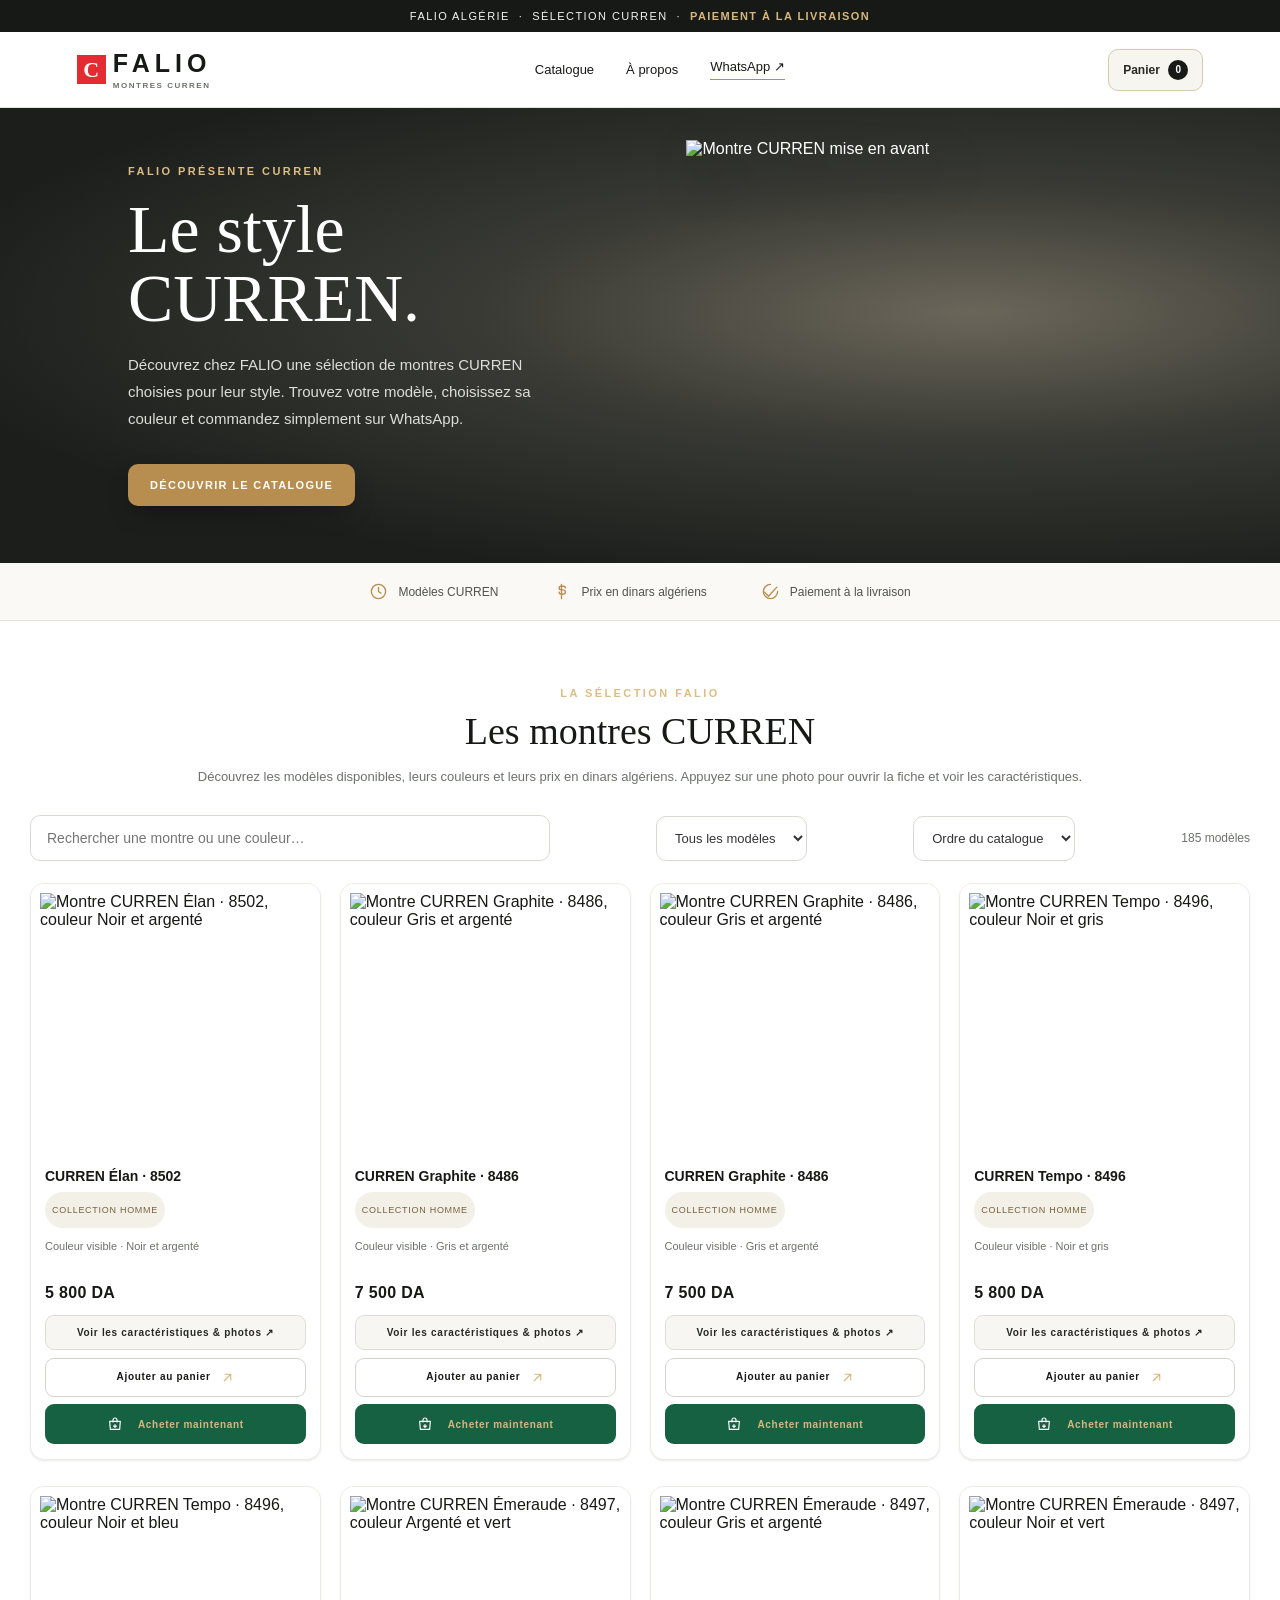
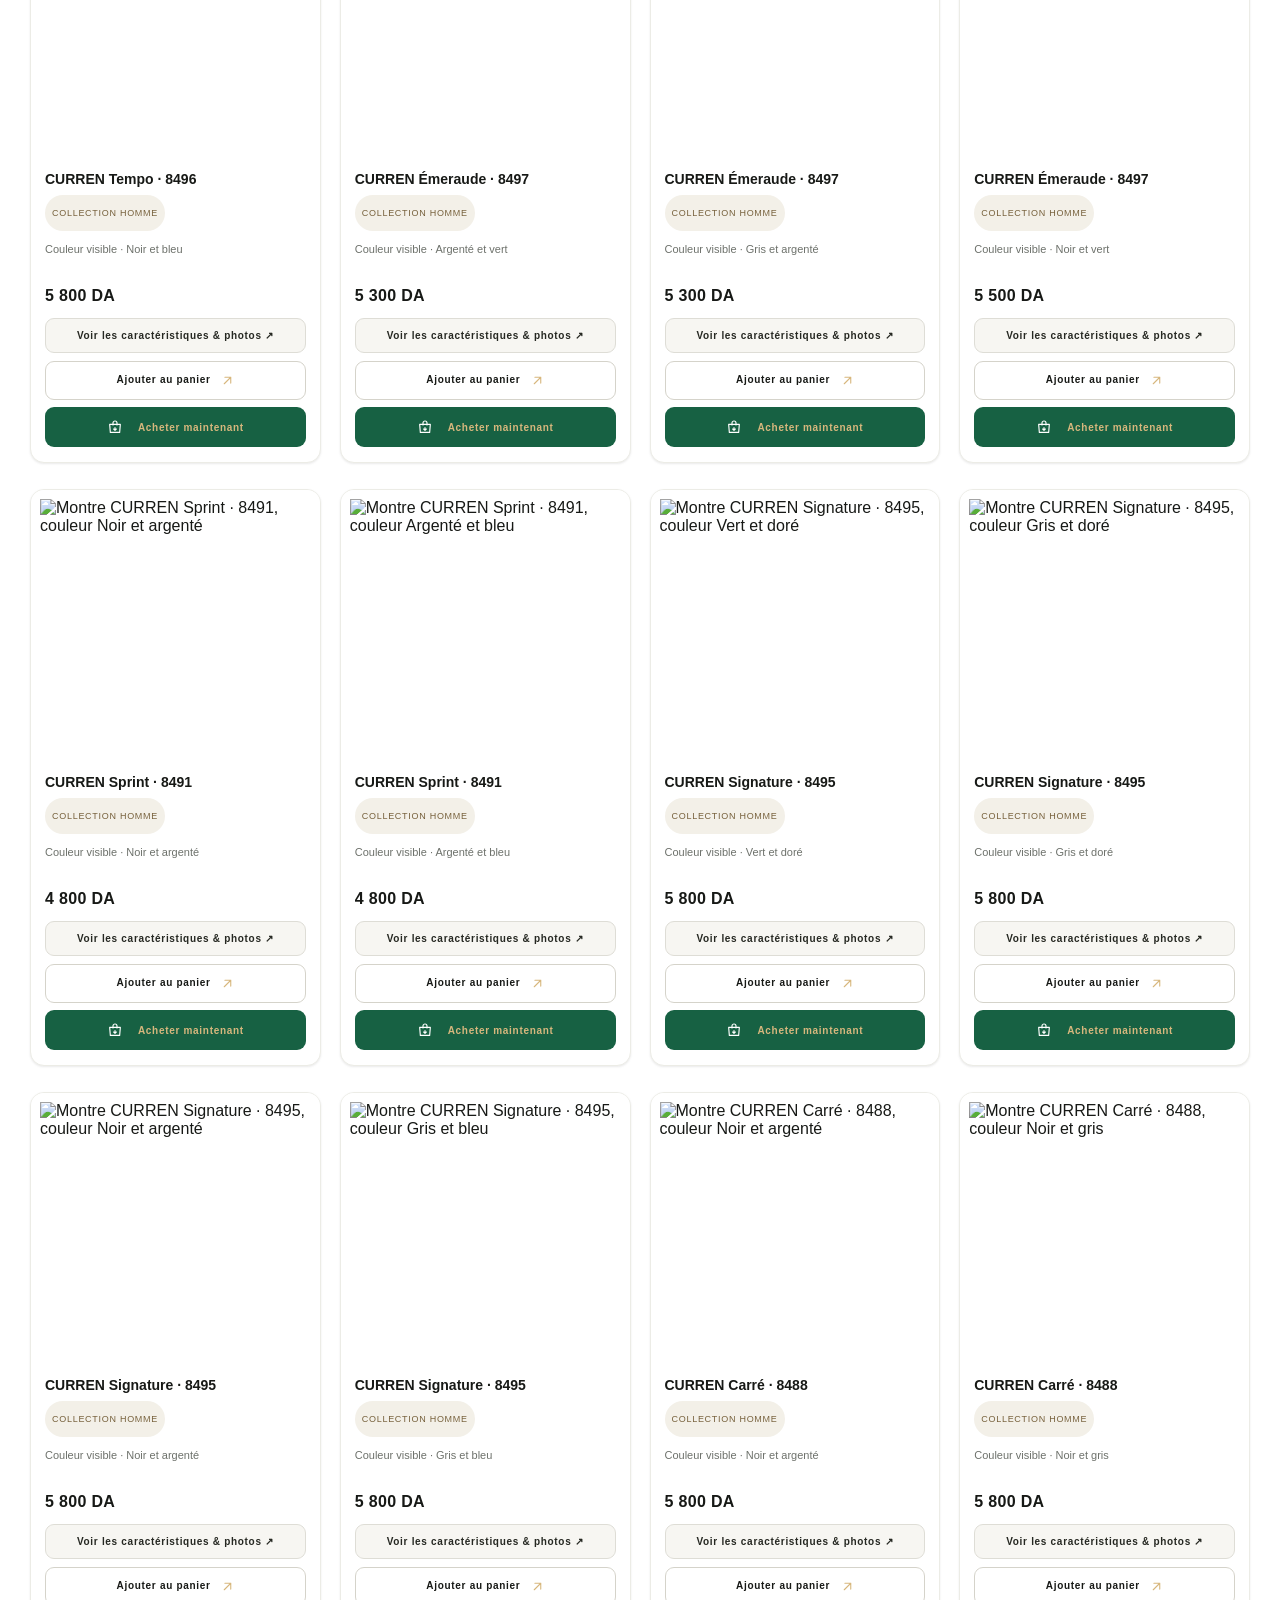
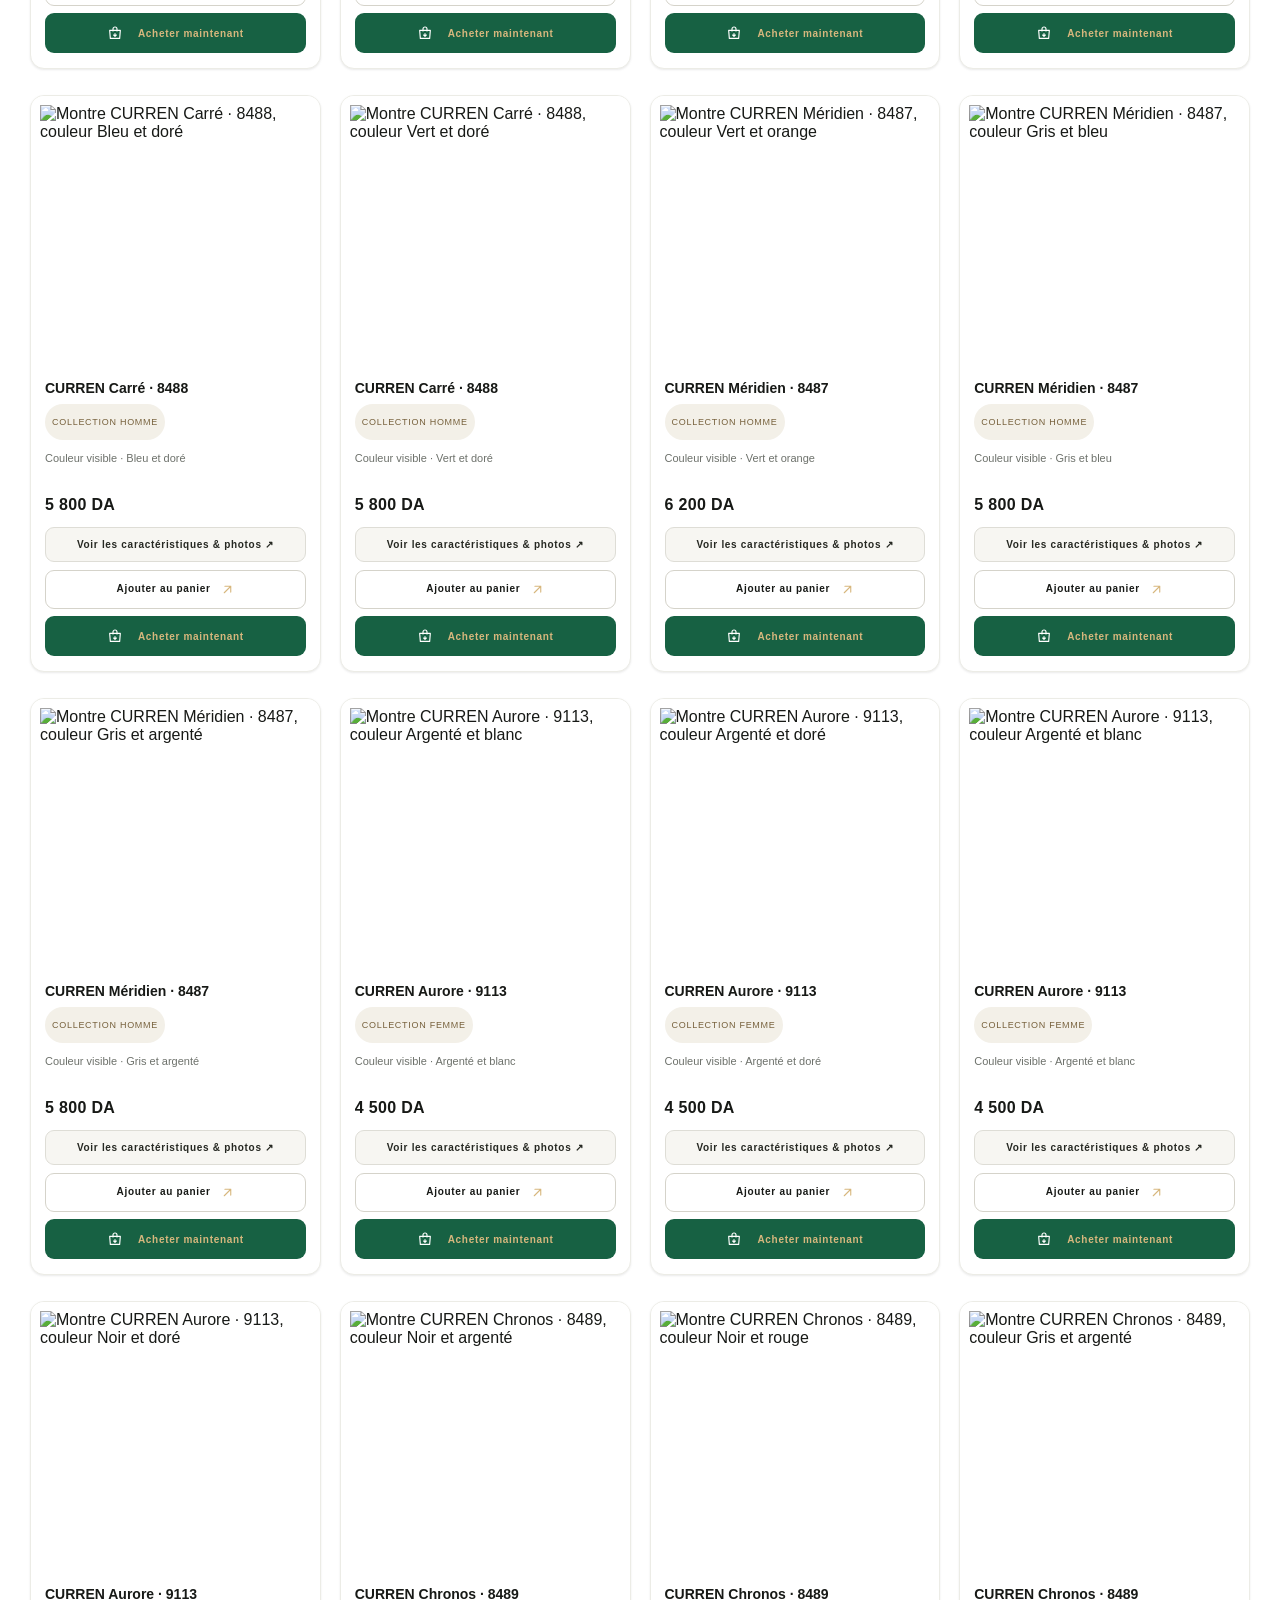
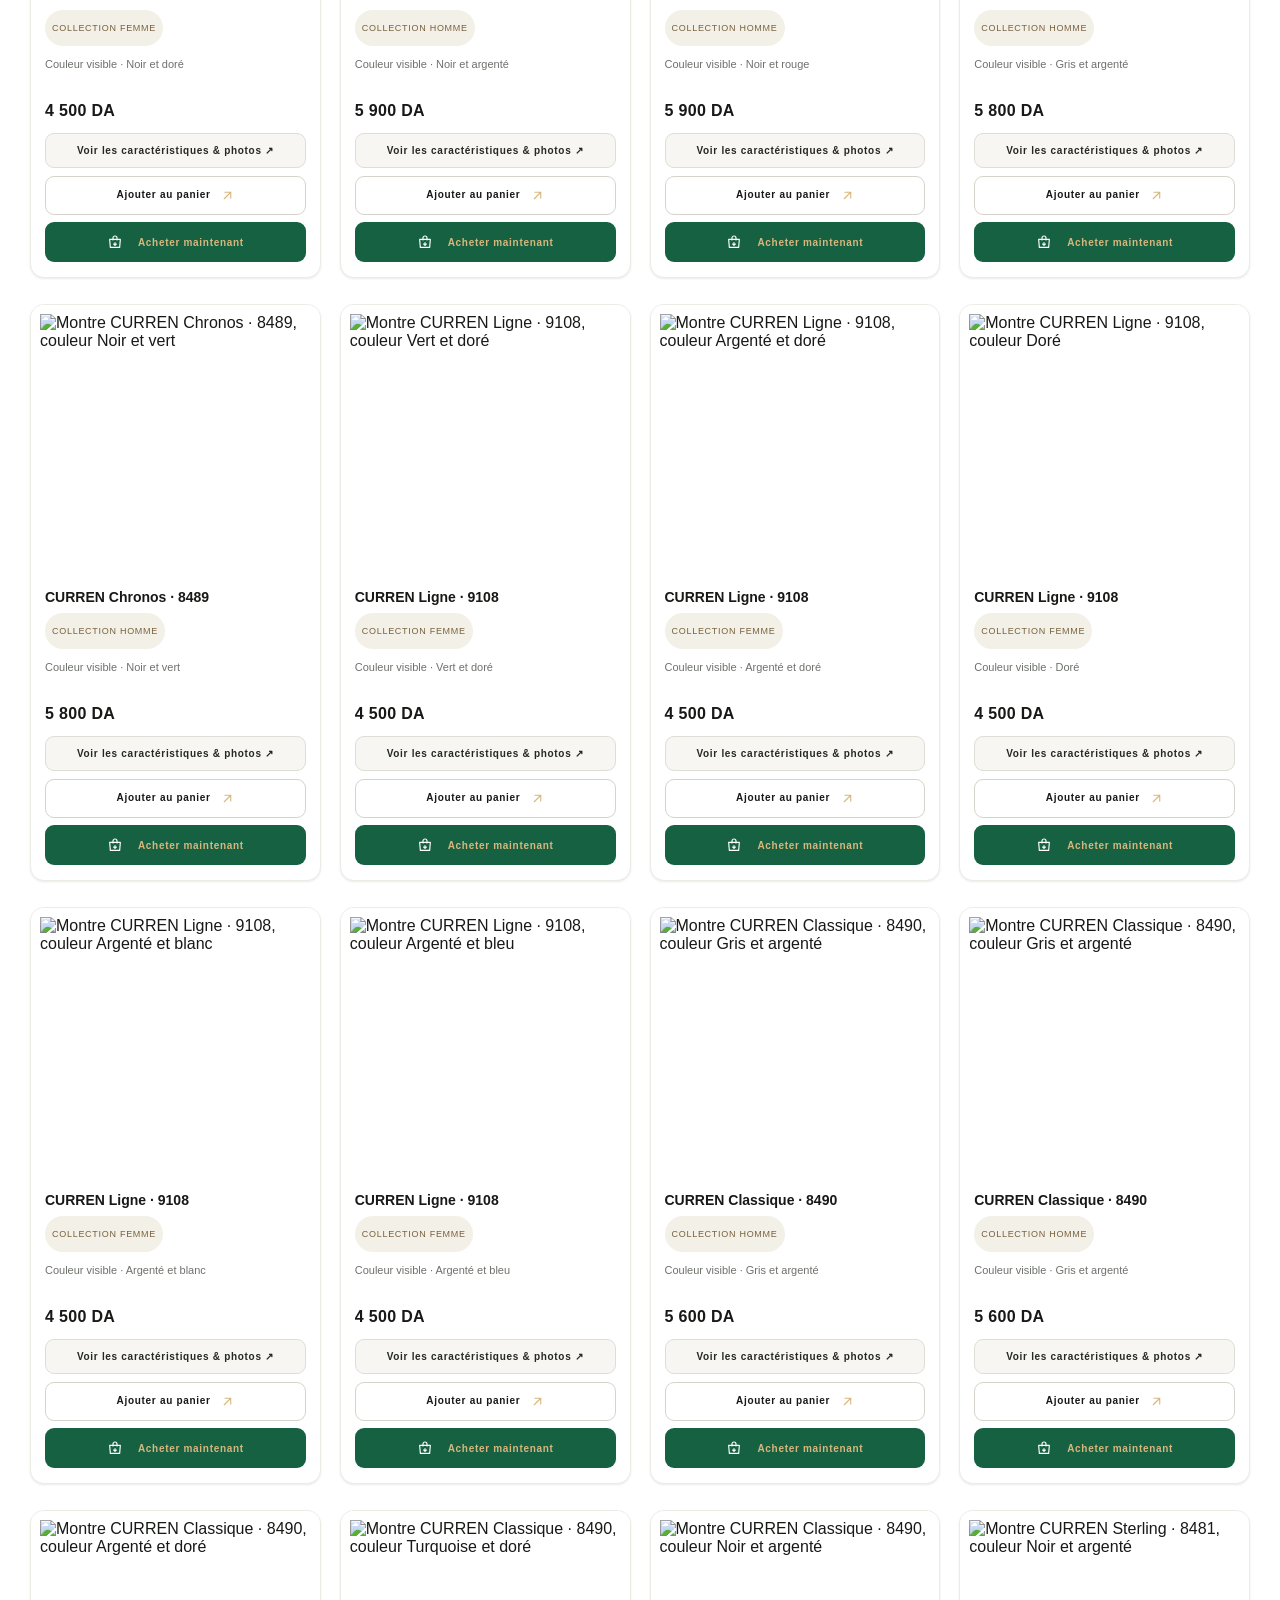
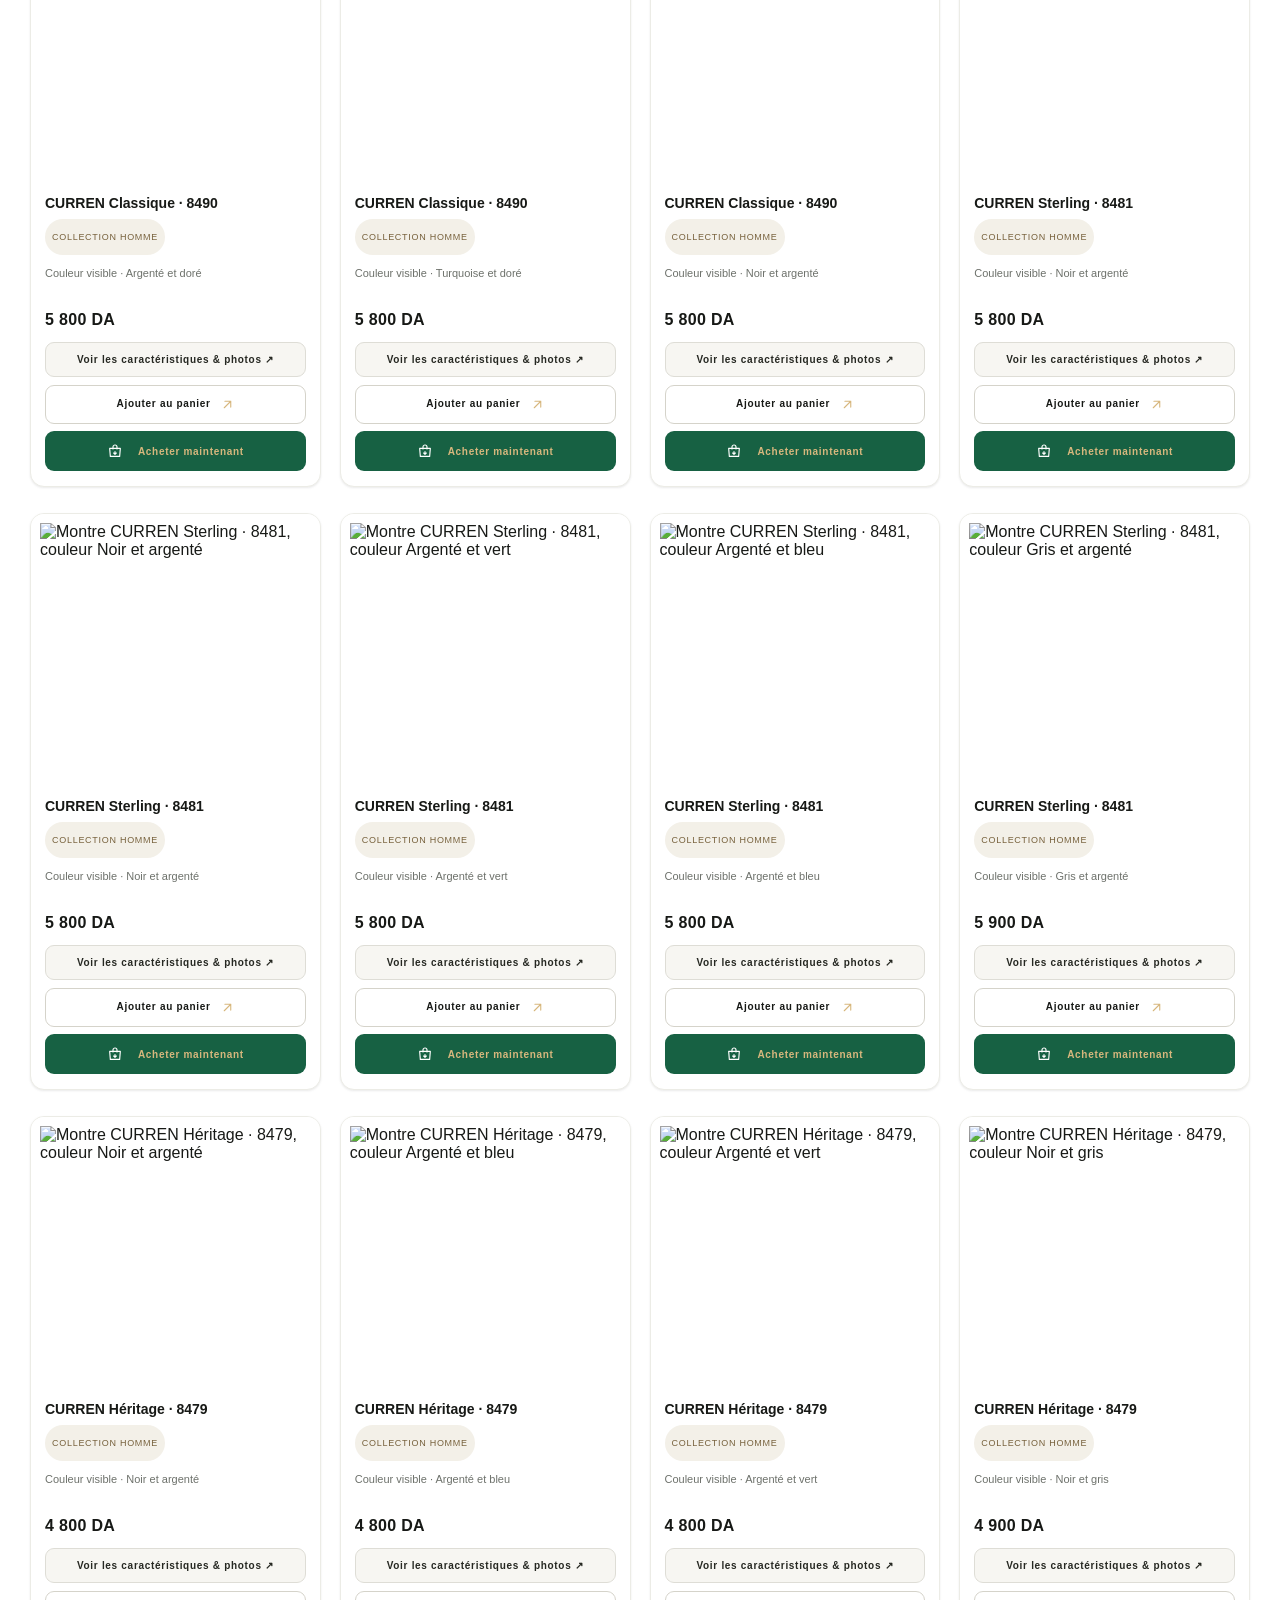
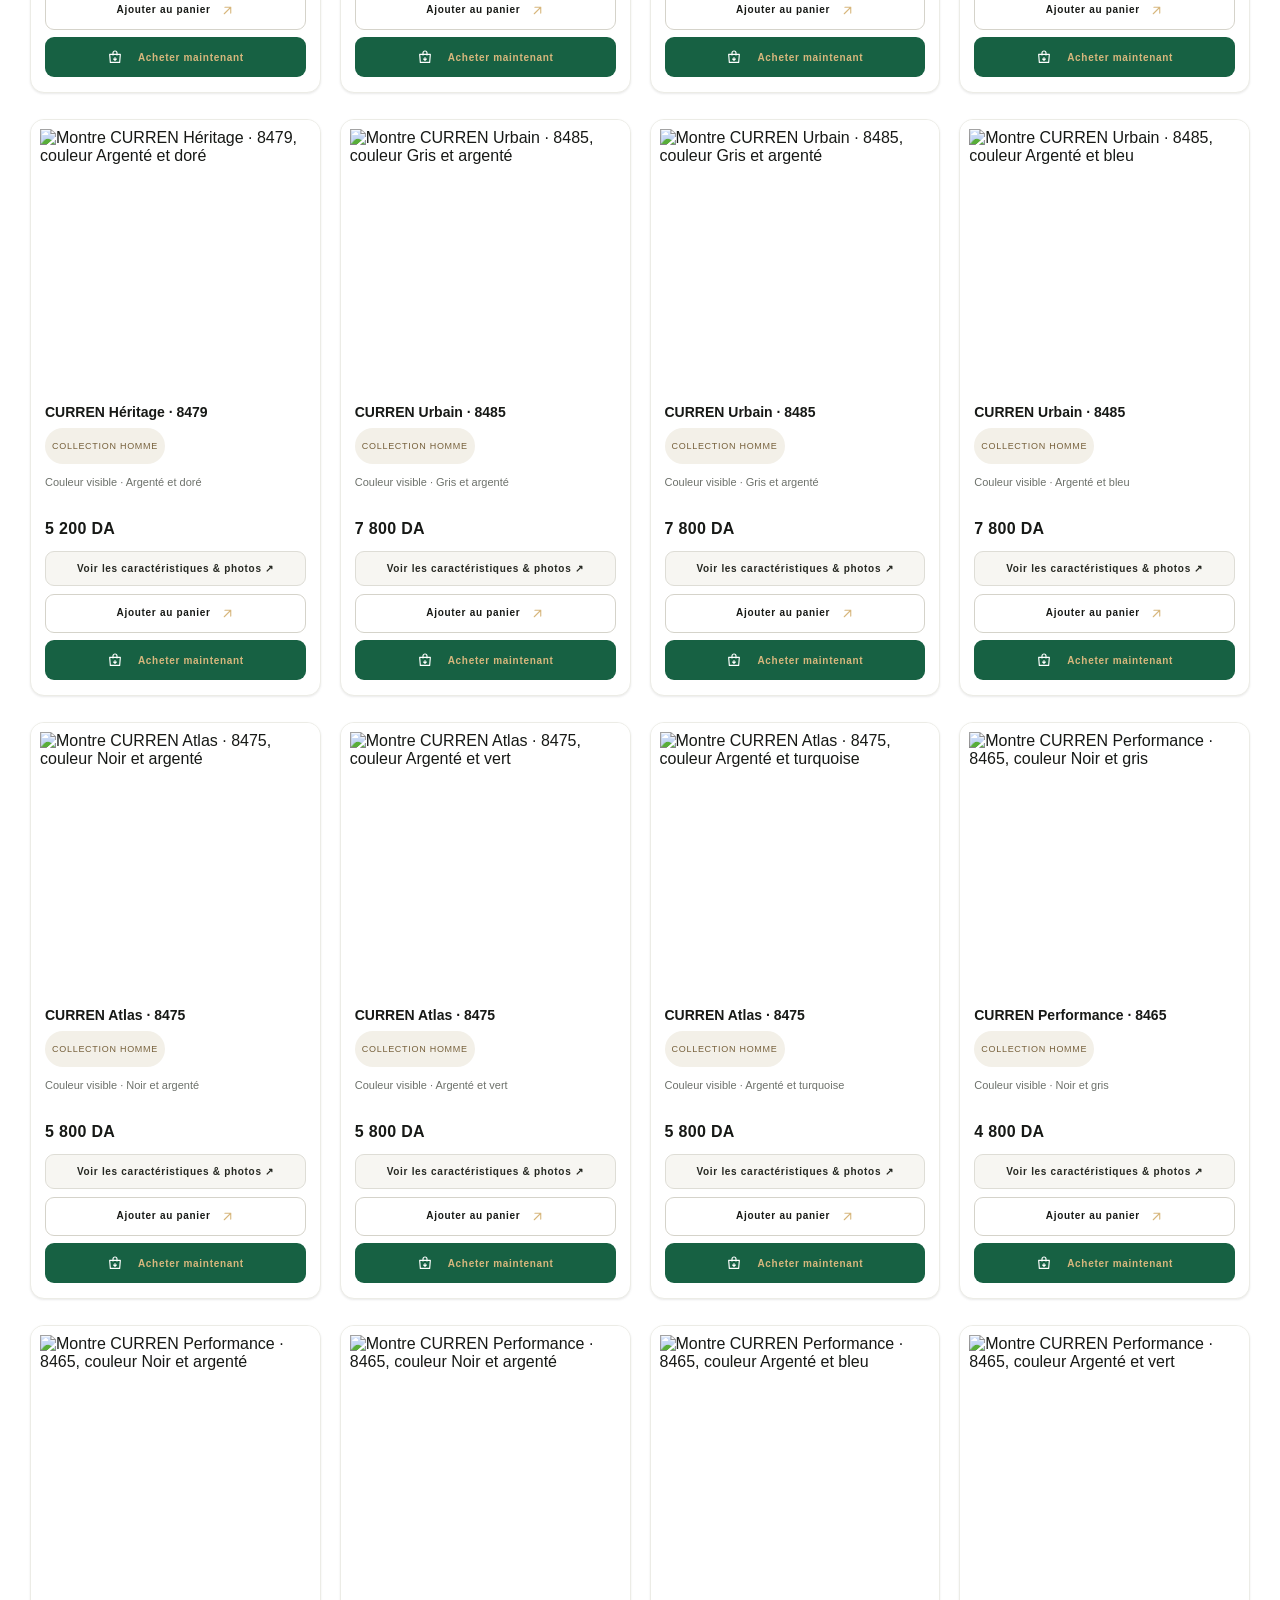
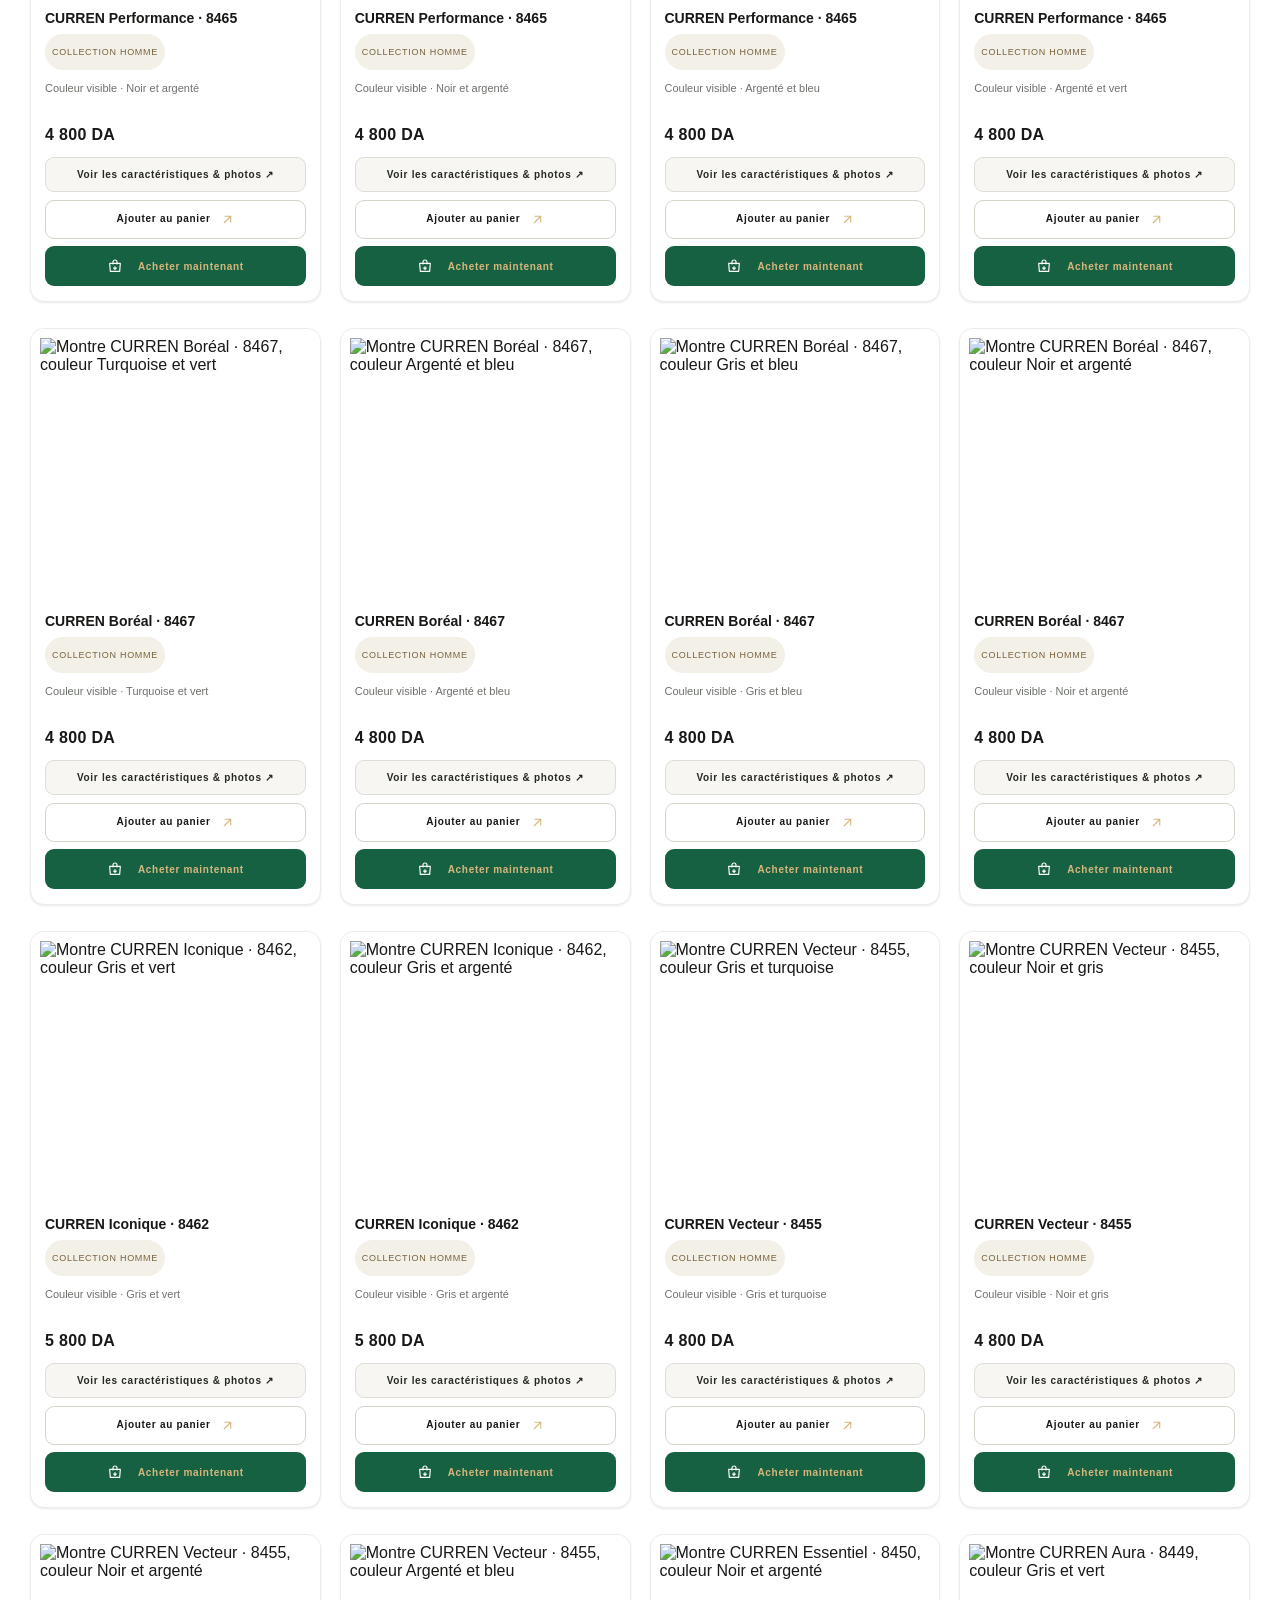
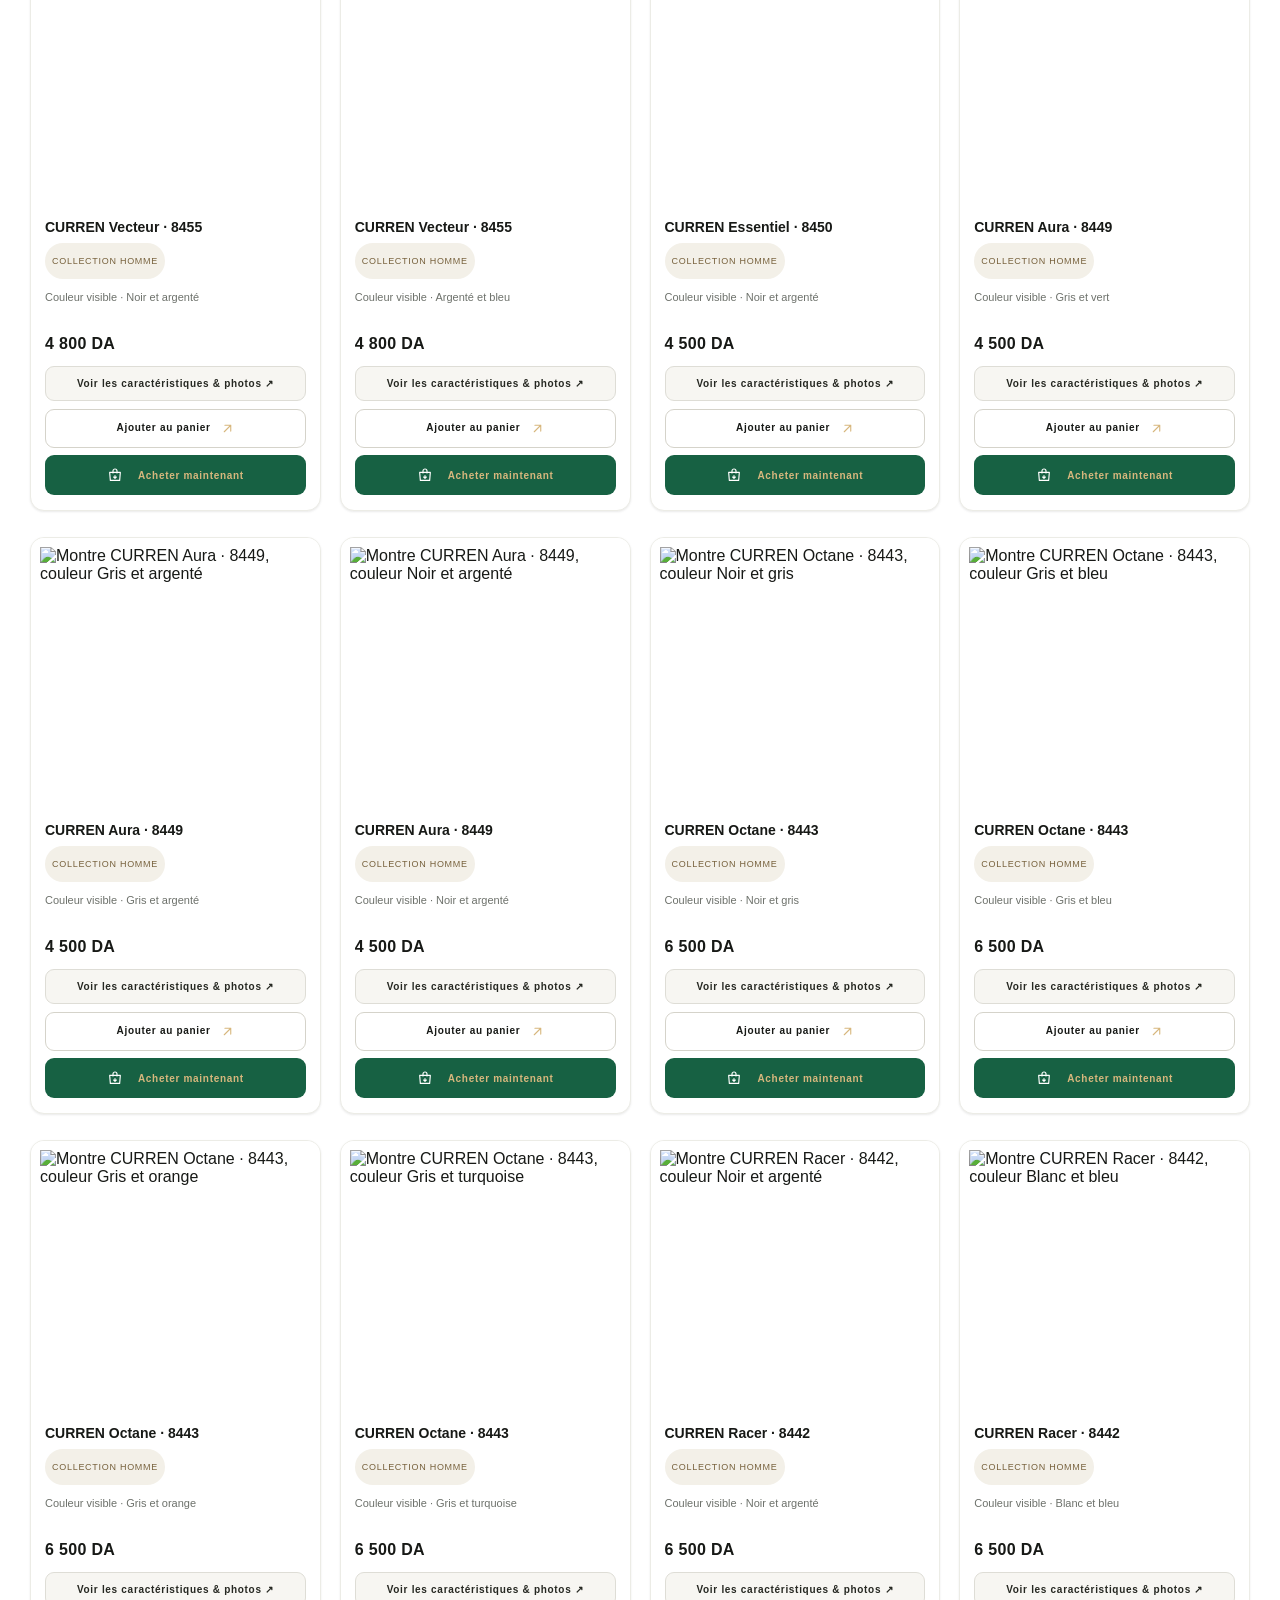
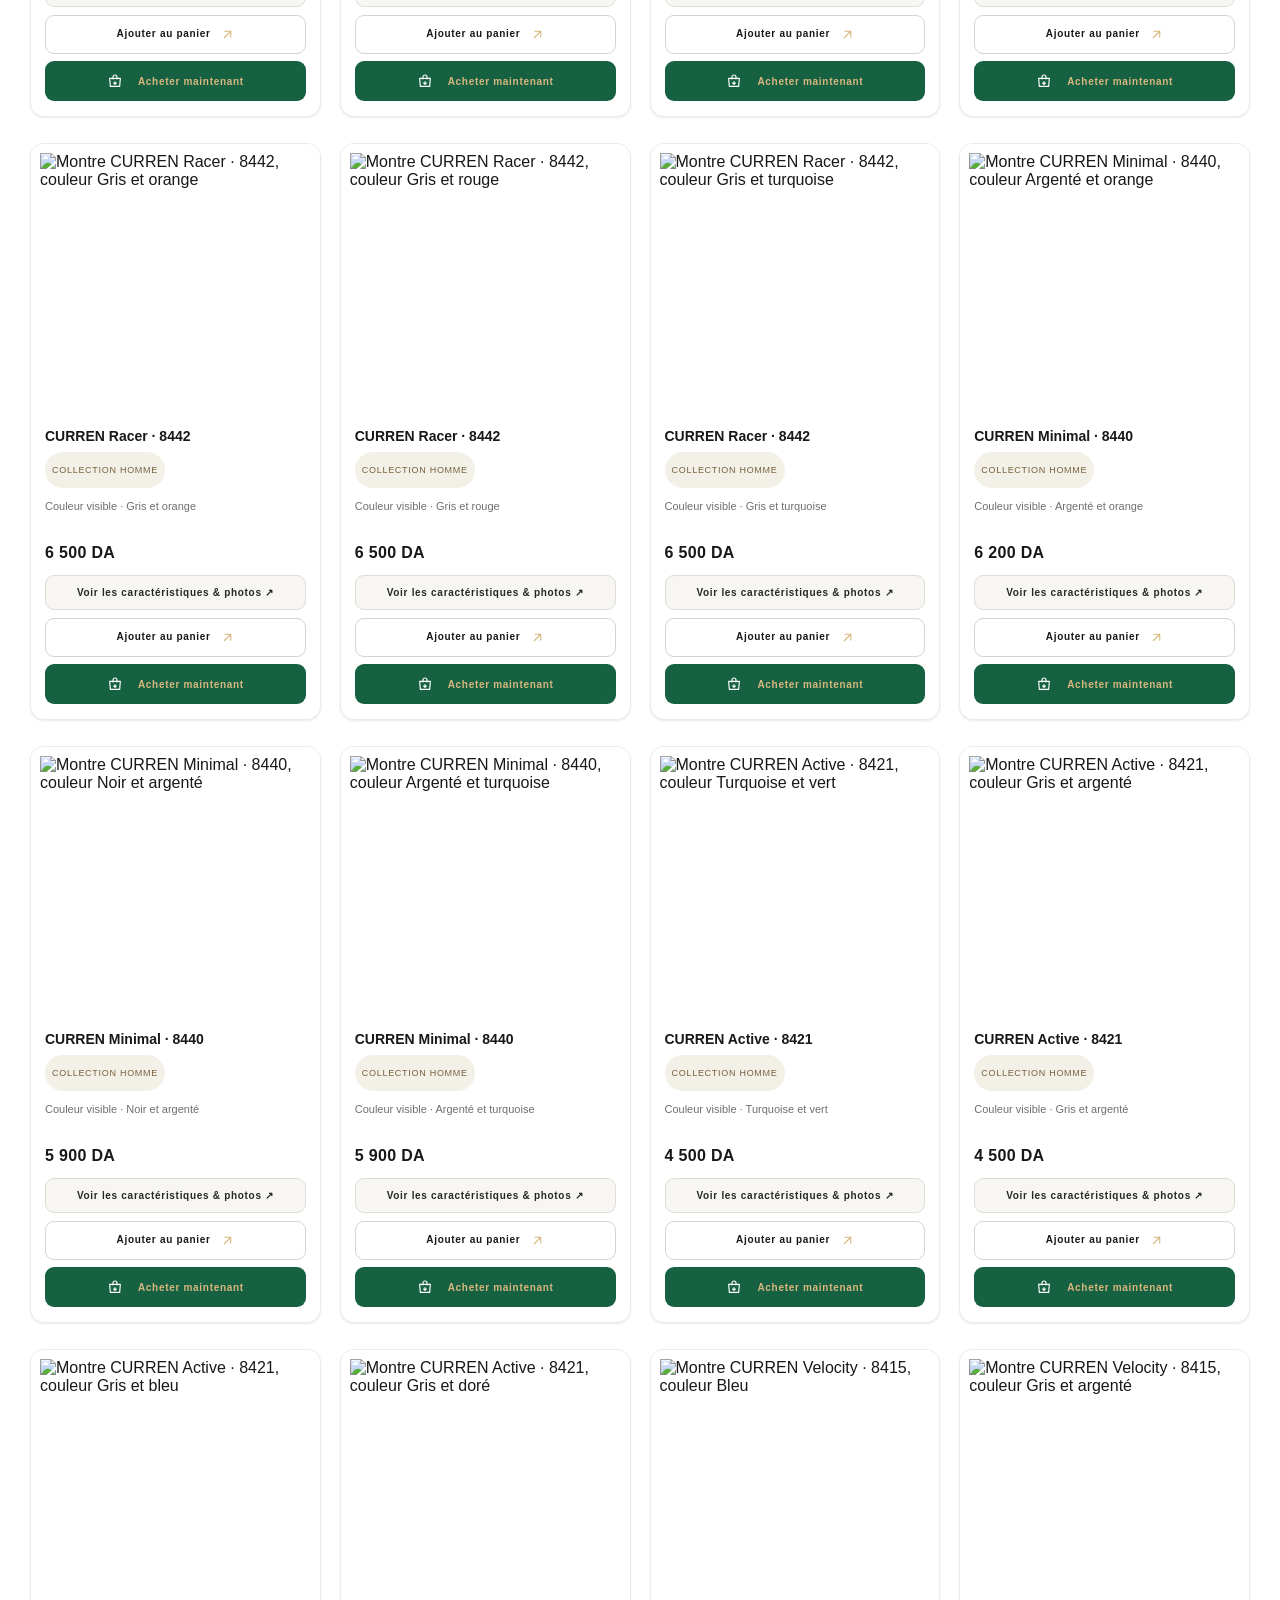
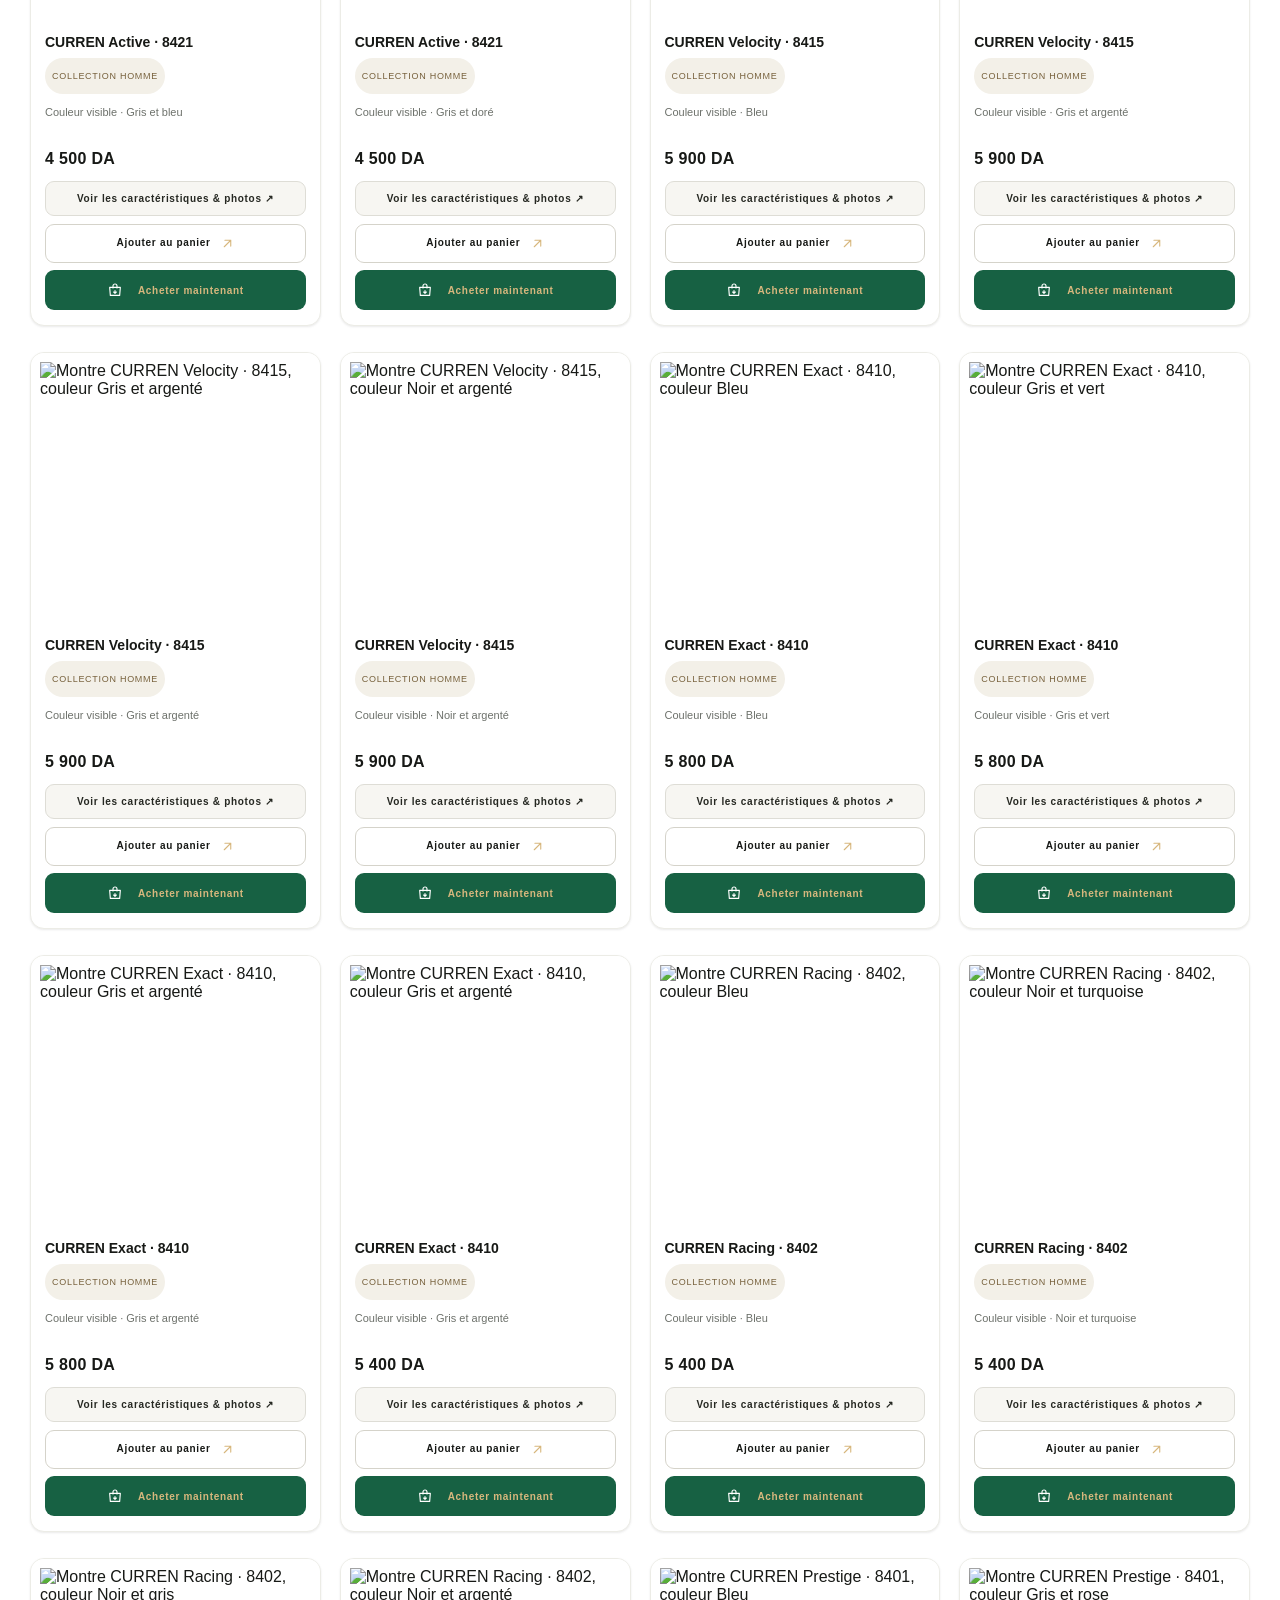
==== commit 9a625311: "Add files via upload" ====
--- a/index.html
+++ b/index.html
@@ -44,12 +44,43 @@
 <style>
 .nav-cart{border:1px solid #d7c9ae;background:#f7f5ef;color:#282923;padding:10px 14px;font-weight:700;font-size:12px;cursor:pointer;white-space:nowrap}.nav-cart:hover{background:#eee8dc}.nav-cart span{display:inline-grid;place-items:center;min-width:20px;height:20px;margin-left:5px;border-radius:50%;background:#171916;color:white;font-size:10px}.cart-dialog{width:min(620px,calc(100% - 24px));max-height:90vh;padding:0;border:0;border-radius:6px;box-shadow:0 24px 90px #0005;color:var(--ink)}.cart-dialog::backdrop{background:#101310b8;backdrop-filter:blur(3px)}.cart-head{display:flex;justify-content:space-between;align-items:center;padding:20px 24px;border-bottom:1px solid var(--line)}.cart-head h2{font:400 27px Georgia,serif;margin:0}.cart-close{border:0;background:transparent;font-size:28px;cursor:pointer;color:#555}.cart-content{padding:20px 24px 26px;max-height:calc(90vh - 72px);overflow:auto}.cart-empty{text-align:center;padding:34px 8px;color:var(--muted)}.cart-line{display:grid;grid-template-columns:72px 1fr auto;gap:14px;align-items:center;padding:12px 0;border-bottom:1px solid var(--line)}.cart-line img{width:72px;height:72px;object-fit:contain;background:#f7f6f2}.cart-line-title{font-size:13px;font-weight:700;margin-bottom:5px}.cart-line-meta{font-size:11px;color:var(--muted);line-height:1.6}.cart-line-price{font-size:13px;font-weight:bold;white-space:nowrap}.cart-qty{display:flex;align-items:center;gap:9px;margin-top:8px}.cart-qty button{width:26px;height:26px;border:1px solid var(--line);background:#fff;cursor:pointer}.cart-remove{border:0!important;width:auto!important;text-decoration:underline;color:var(--muted);font-size:11px;margin-left:4px}.cart-total{display:flex;justify-content:space-between;padding:17px 0 6px;font-size:15px;font-weight:bold}.cart-delivery-note{font-size:11px;line-height:1.6;color:var(--muted);margin:4px 0 18px}.checkout-title{font:400 20px Georgia,serif;margin:18px 0 14px}.checkout-form{display:grid;grid-template-columns:1fr 1fr;gap:11px}.checkout-form label{display:flex;flex-direction:column;gap:6px;font-size:11px;color:#575a53}.checkout-form label.full{grid-column:1/-1}.checkout-form input,.checkout-form textarea{width:100%;border:1px solid #d9d9d3;padding:12px;font:13px Arial;color:var(--ink);background:#fff}.checkout-form textarea{min-height:70px;resize:vertical}.checkout-submit{grid-column:1/-1;border:0;background:var(--green);color:white;padding:14px 12px;font-size:12px;font-weight:bold;letter-spacing:.06em;cursor:pointer}.checkout-submit:hover{background:#124c34}.stock-status{min-height:0!important;margin:-4px 0 12px!important;font-size:10px!important;color:#176143!important}.stock-status strong{font-weight:700}.dialog-add{width:100%;border:0;background:var(--green);color:#fff;padding:14px;margin:0 0 8px;font-size:12px;font-weight:bold;cursor:pointer}.dialog-add:hover{background:#124c34}.dialog-order{display:block;text-align:center}.add-to-cart{background:#fff;color:var(--ink);border:1px solid #d5d3ca}.add-to-cart:hover{background:#f5f4f0}.buy-now{display:flex;align-items:center;justify-content:center;gap:8px;margin-top:7px;background:var(--green);color:#fff;min-height:39px}.buy-now:hover{background:#124c34}.buy-now svg{width:16px;height:16px;fill:none;stroke:currentColor;stroke-width:1.7;stroke-linecap:round;stroke-linejoin:round;flex:none}.buy-now span{font-size:10px;letter-spacing:.07em}.dialog-buy-now{width:100%;display:flex;align-items:center;justify-content:center;gap:8px;border:0;background:var(--ink);color:#fff;padding:14px;margin:0 0 9px;font-size:12px;font-weight:bold;cursor:pointer}.dialog-buy-now svg{width:17px;height:17px;fill:none;stroke:currentColor;stroke-width:1.7;stroke-linecap:round;stroke-linejoin:round}.dialog-buy-now:hover{background:var(--green)}.stock-status,#spec-stock-row{display:none!important}.delivery-type{display:flex;gap:14px;margin-top:2px}.delivery-option{flex-direction:row!important;align-items:center;gap:6px!important;font-size:12px!important;color:var(--ink)!important;cursor:pointer}.delivery-option input{width:auto!important}.cart-total.sub{font-size:12px;font-weight:400;color:var(--muted);padding:4px 0}.cart-total.grand{border-top:1px solid var(--line);margin-top:4px;padding-top:12px}@media(max-width:700px){.nav{gap:8px}.navlinks{gap:11px}.nav-cart{padding:9px 10px;font-size:11px}.checkout-form{grid-template-columns:1fr}.checkout-form label.full,.checkout-submit{grid-column:1}.cart-content{padding:16px}.cart-line{grid-template-columns:58px 1fr auto;gap:9px}.cart-line img{width:58px;height:58px}.cart-line-price{font-size:12px}}
 </style>
+<style>
+/* ===== Refonte visuelle moderne : relief, arrondis, interactions ===== */
+.card{border-radius:14px;overflow:hidden;border:1px solid #ececE6;box-shadow:0 1px 3px #0000000d,0 1px 2px #0000000a;transition:box-shadow .25s ease,transform .25s ease}
+.card:hover{box-shadow:0 18px 40px -12px #00000026,0 4px 14px #0000000f;transform:translateY(-4px)}
+.photo{border-bottom:none}
+.photo::after{border-radius:20px;backdrop-filter:blur(2px)}
+.more-info{border-radius:9px;transition:background .2s,border-color .2s,transform .1s}
+.more-info:active{transform:scale(.97)}
+.order,.buy-now,.dialog-add,.dialog-buy-now,.dialog-order,.checkout-submit{border-radius:9px;transition:background .2s,box-shadow .2s,transform .1s}
+.order:hover,.buy-now:hover,.dialog-add:hover,.dialog-buy-now:hover,.dialog-order:hover,.checkout-submit:hover{box-shadow:0 8px 20px -6px #00000040}
+.order:active,.buy-now:active,.dialog-add:active,.dialog-buy-now:active,.dialog-order:active,.checkout-submit:active{transform:scale(.97)}
+.search,.sort,.gender-filter,.checkout-form input,.checkout-form textarea,#wilaya-select,#station-select{border-radius:10px;transition:border-color .2s,box-shadow .2s}
+.search:focus,.sort:focus,.gender-filter:focus,.checkout-form input:focus,.checkout-form textarea:focus,#wilaya-select:focus,#station-select:focus{outline:none;border-color:var(--gold);box-shadow:0 0 0 3px #b78e5030}
+.nav-cart{border-radius:10px;transition:background .2s,transform .1s,box-shadow .2s}
+.nav-cart:hover{box-shadow:0 6px 16px -6px #00000030}
+.nav-cart:active{transform:scale(.96)}
+.cta{border-radius:10px;box-shadow:0 10px 26px -8px #00000060;transition:transform .15s,box-shadow .2s}
+.cta:hover{transform:translateY(-2px);box-shadow:0 14px 32px -8px #00000070}
+.product-dialog,.cart-dialog{border-radius:18px;overflow:hidden}
+.variant-thumb{border-radius:9px;transition:transform .15s,border-color .15s}
+.variant-thumb:hover{transform:translateY(-2px)}
+.dialog-close,.cart-close{border-radius:50%;width:32px;height:32px;display:grid;place-items:center;transition:background .2s}
+.dialog-close:hover,.cart-close:hover{background:#00000010}
+.gender-badge{border-radius:20px}
+.cart-line img{border-radius:10px}
+.link-copy-btn{display:inline-flex;align-items:center;gap:6px;background:#f7f6f2;border:1px solid #deddd6;color:#262822;font-size:10px;font-weight:bold;letter-spacing:.05em;padding:9px 12px;border-radius:9px;cursor:pointer;margin:0 0 12px;transition:background .2s,transform .1s}
+.link-copy-btn:hover{background:#efeee8}
+.link-copy-btn:active{transform:scale(.97)}
+.link-copy-btn svg{width:13px;height:13px;fill:none;stroke:currentColor;stroke-width:1.8;stroke-linecap:round;stroke-linejoin:round}
+@media(max-width:700px){.card:hover{transform:none}}
+</style>
 </head>
 <body>
 <div class="topbar">FALIO ALGÉRIE &nbsp;·&nbsp; SÉLECTION CURREN &nbsp;·&nbsp; <b>PAIEMENT À LA LIVRAISON</b></div>
-<header class="nav"><a class="logo" href="#accueil" aria-label="FALIO, boutique de montres CURREN"><span class="brand-icon">C</span><span class="brand-lockup"><span class="brand-word">FALIO</span><small>MONTRES CURREN</small></span></a><nav class="navlinks"><a href="#catalogue">Catalogue</a><a href="#histoire">À propos</a><a href="#contact">WhatsApp ↗</a></nav><button class="nav-cart" id="open-cart" type="button" aria-haspopup="dialog">Panier <span id="cart-count">0</span></button></header>
+<header class="nav"><a class="logo" id="header-logo" href="#accueil" aria-label="FALIO, boutique de montres CURREN"><span class="brand-icon" id="header-logo-icon">C</span><span class="brand-lockup"><span class="brand-word" id="header-brand-name">FALIO</span><small id="header-brand-tagline">MONTRES CURREN</small></span></a><nav class="navlinks"><a href="#catalogue">Catalogue</a><a href="#histoire">À propos</a><a href="#contact">WhatsApp ↗</a></nav><button class="nav-cart" id="open-cart" type="button" aria-haspopup="dialog">Panier <span id="cart-count">0</span></button></header>
 <main id="accueil">
-<section class="hero"><img class="hero-watch" src="assets/catalogue/011.jpg" alt="Montre CURREN modèle 8495-4 dorée"><div class="hero-copy"><div class="kicker">FALIO PRÉSENTE CURREN</div><h1>Le style<br>CURREN.</h1><p>Découvrez chez FALIO une sélection de montres CURREN choisies pour leur style. Trouvez votre modèle, choisissez sa couleur et commandez simplement sur WhatsApp.</p><a class="cta" href="#catalogue">DÉCOUVRIR LE CATALOGUE</a></div></section>
+<section class="hero"><img class="hero-watch" id="hero-image" src="assets/catalogue/011.jpg" alt="Montre CURREN mise en avant"><div class="hero-copy"><div class="kicker" id="hero-kicker">FALIO PRÉSENTE CURREN</div><h1 id="hero-title">Le style<br>CURREN.</h1><p id="hero-text">Découvrez chez FALIO une sélection de montres CURREN choisies pour leur style. Trouvez votre modèle, choisissez sa couleur et commandez simplement sur WhatsApp.</p><a class="cta" id="hero-cta" href="#catalogue">DÉCOUVRIR LE CATALOGUE</a></div></section>
 <div class="benefits"><span><b><svg viewBox="0 0 24 24" aria-hidden="true"><circle cx="12" cy="12" r="9"/><path d="M12 7v5l3 2"/></svg></b> Modèles CURREN</span><span><b><svg viewBox="0 0 24 24" aria-hidden="true"><path d="M12 3v18M17 7.5c0-1.4-1.8-2.5-4.2-2.5S9 6.1 9 7.5 10.5 10 13 10s4 1.1 4 2.7-1.8 2.8-4.2 2.8S9 14.4 9 13"/></svg></b> Prix en dinars algériens</span><span><b><svg viewBox="0 0 24 24" aria-hidden="true"><path d="M4 12.5 9.5 18 20 6.5"/><path d="M12 3a9 9 0 1 0 9 9"/></svg></b> Paiement à la livraison</span></div>
 <section class="catalogue" id="catalogue"><div class="heading"><div class="kicker">LA SÉLECTION FALIO</div><h2>Les montres CURREN</h2><p>Découvrez les modèles disponibles, leurs couleurs et leurs prix en dinars algériens. Appuyez sur une photo pour ouvrir la fiche et voir les caractéristiques.</p></div>
 <div class="tools"><input id="search" class="search" type="search" placeholder="Rechercher une montre ou une couleur…" aria-label="Rechercher une montre ou une couleur"><select id="gender" class="gender-filter" aria-label="Filtrer par collection"><option value="all">Tous les modèles</option><option value="homme">Homme</option><option value="femme">Femme</option></select><select id="sort" class="sort" aria-label="Trier les modèles"><option value="catalogue">Ordre du catalogue</option><option value="croissant">Prix croissant</option><option value="decroissant">Prix décroissant</option></select><span id="count" class="count" aria-live="polite"></span></div>
@@ -795,12 +826,12 @@
       <div class="details"><h3>CURREN Saphir · 9051</h3><p class="gender-badge">Collection femme</p><p class="product-color">Couleur visible · Argenté et rose</p><p class="stock-status">En stock : <strong>5</strong></p><strong class="price">4 500 DA</strong>
       <button class="more-info" type="button">Voir les caractéristiques &amp; photos ↗</button><button class="order add-to-cart" type="button">Ajouter au panier <span aria-hidden="true"><svg viewBox="0 0 20 20"><path d="M5 15 15 5M6 5h9v9"/></svg></span></button><button class="order buy-now" type="button"><svg viewBox="0 0 24 24" aria-hidden="true"><path d="M4 8h16l-1 12H5L4 8Z"/><path d="M9 9V6a3 3 0 0 1 6 0v3M12 13v4m-2-2 2 2 2-2"/></svg><span>Acheter maintenant</span></button></div>
 </div><div id="empty" class="empty" hidden>Aucun modèle ne correspond à votre recherche.</div></section>
-<section class="story" id="histoire"><div class="story-image"><img src="assets/catalogue/011.jpg" alt="Montre CURREN modèle 8495-4 dorée"></div><div class="story-copy"><div class="kicker">L’ESPRIT FALIO · CURREN</div><h2>Un style qui vous ressemble.</h2><p>FALIO vous propose une sélection de montres CURREN aux lignes affirmées et aux couleurs variées. Choisissez votre modèle et contactez-nous pour confirmer sa disponibilité.</p></div></section>
+<section class="story" id="histoire"><div class="story-image"><img id="story-image" src="assets/catalogue/011.jpg" alt="Montre CURREN mise en avant"></div><div class="story-copy"><div class="kicker" id="story-kicker">L’ESPRIT FALIO · CURREN</div><h2 id="story-title">Un style qui vous ressemble.</h2><p id="story-text">FALIO vous propose une sélection de montres CURREN aux lignes affirmées et aux couleurs variées. Choisissez votre modèle et contactez-nous pour confirmer sa disponibilité.</p></div></section>
 <section class="contact" id="contact"><h2>FALIO est à votre écoute.</h2><p>Contactez-nous sur WhatsApp en indiquant le nom de la montre et sa couleur.<br>Paiement à la livraison en Algérie.</p><div class="contact-links"><a href="https://wa.me/213663445136" target="_blank" rel="noopener">WhatsApp · +213 663 445 136</a><a href="https://wa.me/213550106045" target="_blank" rel="noopener">WhatsApp · +213 550 106 045</a></div></section>
 
-</main><footer class="footer"><a class="logo" href="#accueil" aria-label="FALIO, boutique de montres CURREN"><span class="brand-icon">C</span><span class="brand-lockup"><span class="brand-word">FALIO</span><small>MONTRES CURREN</small></span></a><p>© 2026 FALIO · Sélection CURREN</p><p>Paiement à la livraison · Commandes par WhatsApp</p></footer>
-<dialog class="product-dialog" id="product-dialog" aria-labelledby="dialog-title"><div class="dialog-layout"><div class="dialog-visual"><img class="dialog-main-photo" id="dialog-photo" alt=""><p class="gallery-label" id="gallery-label">Photos et variantes disponibles</p><div class="variant-gallery" id="variant-gallery" aria-label="Autres variantes disponibles"></div></div><div class="dialog-info"><button class="dialog-close" id="dialog-close" type="button" aria-label="Fermer">×</button><span class="dialog-kicker">FICHE PRODUIT CURREN</span><h2 class="dialog-title" id="dialog-title"></h2><p class="dialog-subtitle" id="dialog-subtitle"></p><strong class="dialog-price" id="dialog-price"></strong><dl class="spec-list"><div class="spec-row"><dt>Nom du modèle</dt><dd id="spec-name"></dd></div><div class="spec-row"><dt>Modèle CURREN</dt><dd id="spec-model"></dd></div><div class="spec-row"><dt>Couleur visible</dt><dd id="spec-color"></dd></div><div class="spec-row" id="spec-stock-row"><dt>Quantité indiquée</dt><dd id="spec-stock"></dd></div><div class="spec-section-title">CARACTÉRISTIQUES DU MODÈLE</div><div id="tech-rows"></div></dl><p class="dialog-note" id="dialog-note">Les caractéristiques techniques détaillées ne figurent pas dans le catalogue fournisseur. Contactez-nous pour confirmer la disponibilité.</p><button class="dialog-add" id="dialog-add" type="button">Ajouter au panier</button><button class="dialog-buy-now" id="dialog-buy-now" type="button"><svg viewBox="0 0 24 24" aria-hidden="true"><path d="M4 8h16l-1 12H5L4 8Z"/><path d="M9 9V6a3 3 0 0 1 6 0v3M12 13v4m-2-2 2 2 2-2"/></svg>Acheter maintenant</button><a class="dialog-order" id="dialog-order" target="_blank" rel="noopener">Commander directement sur WhatsApp ↗</a></div></div></dialog>
-<dialog class="cart-dialog" id="cart-dialog" aria-labelledby="cart-title"><div class="cart-head"><h2 id="cart-title">Votre panier</h2><button class="cart-close" id="cart-close" type="button" aria-label="Fermer le panier">×</button></div><div class="cart-content"><div id="cart-items"></div><section id="cart-checkout" hidden><div class="cart-total sub"><span>Total des montres</span><span id="cart-total">0 DA</span></div><div class="cart-total sub"><span>Frais de livraison (Noest)</span><span id="cart-delivery-fee">Choisissez votre wilaya</span></div><div class="cart-total grand"><span>Total à payer</span><span id="cart-grand-total">0 DA</span></div><p class="cart-delivery-note">Paiement à la livraison. Frais de livraison Noest Express selon la wilaya et le mode choisis.</p><h3 class="checkout-title">Vos coordonnées de livraison</h3><form class="checkout-form" id="checkout-form"><label>Nom et prénom<input name="name" autocomplete="name" required></label><label>Téléphone<input name="phone" type="tel" autocomplete="tel" inputmode="tel" placeholder="05… / 06… / 07…" required></label><label>Wilaya<select name="wilaya" id="wilaya-select" required><option value="" disabled selected>Choisir…</option></select></label><label>Commune<input name="commune" autocomplete="address-level2" required></label><label class="full">Mode de livraison<div class="delivery-type"><label class="delivery-option"><input type="radio" name="deliveryType" value="domicile" checked>Domicile</label><label class="delivery-option"><input type="radio" name="deliveryType" value="stopdesk">Stopdesk (point relais)</label></div></label><label class="full" id="address-label">Adresse de livraison<textarea name="address" autocomplete="street-address" required></textarea></label><label class="full" id="station-label" hidden>Point relais (stop desk)<select name="station" id="station-select"><option value="" disabled selected>Choisissez d'abord la wilaya…</option></select></label><button class="checkout-submit" type="submit">CONFIRMER MA COMMANDE SUR WHATSAPP ↗</button></form></section></div></dialog>
+</main><footer class="footer"><a class="logo" id="footer-logo" href="#accueil" aria-label="FALIO, boutique de montres CURREN"><span class="brand-icon" id="footer-logo-icon">C</span><span class="brand-lockup"><span class="brand-word" id="footer-brand-name">FALIO</span><small id="footer-brand-tagline">MONTRES CURREN</small></span></a><p>© 2026 FALIO · Sélection CURREN</p><p>Paiement à la livraison · Commandes par WhatsApp</p></footer>
+<dialog class="product-dialog" id="product-dialog" aria-labelledby="dialog-title"><div class="dialog-layout"><div class="dialog-visual"><img class="dialog-main-photo" id="dialog-photo" alt=""><p class="gallery-label" id="gallery-label">Photos et variantes disponibles</p><div class="variant-gallery" id="variant-gallery" aria-label="Autres variantes disponibles"></div></div><div class="dialog-info"><button class="dialog-close" id="dialog-close" type="button" aria-label="Fermer">×</button><span class="dialog-kicker">FICHE PRODUIT CURREN</span><h2 class="dialog-title" id="dialog-title"></h2><p class="dialog-subtitle" id="dialog-subtitle"></p><strong class="dialog-price" id="dialog-price"></strong><button type="button" class="link-copy-btn" id="dialog-copy-link"><svg viewBox="0 0 24 24" aria-hidden="true"><path d="M10 13a5 5 0 0 0 7.07 0l2.83-2.83a5 5 0 0 0-7.07-7.07L11.5 4.5"/><path d="M14 11a5 5 0 0 0-7.07 0L4.1 13.83a5 5 0 0 0 7.07 7.07l1.36-1.36"/></svg><span id="dialog-copy-link-label">Copier le lien de cette montre</span></button><dl class="spec-list"><div class="spec-row"><dt>Nom du modèle</dt><dd id="spec-name"></dd></div><div class="spec-row"><dt>Modèle CURREN</dt><dd id="spec-model"></dd></div><div class="spec-row"><dt>Couleur visible</dt><dd id="spec-color"></dd></div><div class="spec-row" id="spec-stock-row"><dt>Quantité indiquée</dt><dd id="spec-stock"></dd></div><div class="spec-section-title">CARACTÉRISTIQUES DU MODÈLE</div><div id="tech-rows"></div></dl><p class="dialog-note" id="dialog-note">Les caractéristiques techniques détaillées ne figurent pas dans le catalogue fournisseur. Contactez-nous pour confirmer la disponibilité.</p><button class="dialog-add" id="dialog-add" type="button">Ajouter au panier</button><button class="dialog-buy-now" id="dialog-buy-now" type="button"><svg viewBox="0 0 24 24" aria-hidden="true"><path d="M4 8h16l-1 12H5L4 8Z"/><path d="M9 9V6a3 3 0 0 1 6 0v3M12 13v4m-2-2 2 2 2-2"/></svg>Acheter maintenant</button><a class="dialog-order" id="dialog-order" target="_blank" rel="noopener">Commander directement sur WhatsApp ↗</a></div></div></dialog>
+<dialog class="cart-dialog" id="cart-dialog" aria-labelledby="cart-title"><div class="cart-head"><h2 id="cart-title">Votre panier</h2><button class="cart-close" id="cart-close" type="button" aria-label="Fermer le panier">×</button></div><div class="cart-content"><div id="cart-items"></div><section id="cart-checkout" hidden><div class="cart-total sub"><span>Total des montres</span><span id="cart-total">0 DA</span></div><div class="cart-total sub"><span>Frais de livraison (Noest)</span><span id="cart-delivery-fee">Choisissez votre wilaya</span></div><div class="cart-total grand"><span>Total à payer</span><span id="cart-grand-total">0 DA</span></div><p class="cart-delivery-note">Paiement à la livraison. Frais de livraison Noest Express selon la wilaya et le mode choisis.</p><h3 class="checkout-title">Vos coordonnées de livraison</h3><form class="checkout-form" id="checkout-form"><label>Nom et prénom<input name="name" autocomplete="name" required></label><label>Téléphone<input name="phone" type="tel" autocomplete="tel" inputmode="tel" placeholder="05… / 06… / 07…" required></label><label>Wilaya<select name="wilaya" id="wilaya-select" required><option value="" disabled selected>Choisir…</option></select></label><label>Commune<input name="commune" autocomplete="address-level2" required></label><label class="full">Mode de livraison<div class="delivery-type"><label class="delivery-option"><input type="radio" name="deliveryType" value="domicile" checked>Domicile</label><label class="delivery-option"><input type="radio" name="deliveryType" value="stopdesk">Bureau (point relais)</label></div></label><label class="full" id="address-label">Adresse de livraison<textarea name="address" autocomplete="street-address" required></textarea></label><label class="full" id="station-label" hidden>Point relais (bureau)<select name="station" id="station-select"><option value="" disabled selected>Choisissez d'abord la wilaya…</option></select></label><button class="checkout-submit" type="submit">CONFIRMER MA COMMANDE SUR WHATSAPP ↗</button></form></section></div></dialog>
 <script>
 const productGrid=document.getElementById('products'),search=document.getElementById('search'),gender=document.getElementById('gender'),sort=document.getElementById('sort'),count=document.getElementById('count'),empty=document.getElementById('empty');
 function updateCatalogue(){const q=search.value.trim().toLowerCase();const cards=[...productGrid.querySelectorAll('.card')];let shown=cards.filter(c=>c.dataset.search.includes(q)&&(gender.value==='all'||c.dataset.gender===gender.value));const mode=sort.value;if(mode!=='catalogue')shown.sort((a,b)=>mode==='croissant'?Number(a.dataset.price)-Number(b.dataset.price):Number(b.dataset.price)-Number(a.dataset.price));else shown.sort((a,b)=>Number(a.dataset.order)-Number(b.dataset.order));cards.forEach(c=>c.hidden=true);shown.forEach(c=>{c.hidden=false;productGrid.appendChild(c)});count.textContent=shown.length+' modèle'+(shown.length>1?'s':'');empty.hidden=shown.length!==0}
@@ -816,7 +847,7 @@
 const cartDialog=document.getElementById('cart-dialog'),cartCount=document.getElementById('cart-count'),cartItems=document.getElementById('cart-items'),cartCheckout=document.getElementById('cart-checkout'),cartTotal=document.getElementById('cart-total');let cart=[];try{cart=JSON.parse(localStorage.getItem('falio-cart')||'[]');if(!Array.isArray(cart))cart=[]}catch{cart=[]}const money=n=>new Intl.NumberFormat('fr-DZ').format(n)+' DA';function saveCart(){try{localStorage.setItem('falio-cart',JSON.stringify(cart))}catch{}renderCart()}function addCartItem(card,button){const item={key:card.dataset.model+'|'+card.dataset.color+'|'+card.dataset.price,model:card.dataset.model,name:card.dataset.name,color:card.dataset.color,price:Number(card.dataset.price),image:card.querySelector('.photo img').getAttribute('src'),stock:Number(card.dataset.stock),qty:1};const found=cart.find(x=>x.key===item.key);if(found){if(found.qty>=item.stock){if(button){const old=button.textContent;button.textContent='Stock maximum atteint';setTimeout(()=>button.textContent=old,1500)}return false}found.qty++}else if(item.stock>0)cart.push(item);else return false;saveCart();if(typeof fbq==='function')fbq('track','AddToCart',{content_ids:[item.model],content_name:item.name,content_type:'product',value:item.price,currency:'DZD'});return true;}
 function renderCart(){cart.forEach(item=>{const match=[...productGrid.querySelectorAll('.card')].find(c=>c.dataset.model===item.model&&c.dataset.color===item.color&&Number(c.dataset.price)===Number(item.price));if(match)item.stock=Number(match.dataset.stock)});cartCount.textContent=cart.reduce((n,x)=>n+x.qty,0);cartItems.replaceChildren();if(!cart.length){const empty=document.createElement('p');empty.className='cart-empty';empty.textContent='Votre panier est vide. Choisissez une montre dans le catalogue.';cartItems.append(empty);cartCheckout.hidden=true;return}cartCheckout.hidden=false;let total=0;cart.forEach(item=>{total+=item.price*item.qty;const row=document.createElement('div');row.className='cart-line';const img=document.createElement('img');img.src=item.image;img.alt='';const info=document.createElement('div'),title=document.createElement('div'),meta=document.createElement('div'),qty=document.createElement('div');title.className='cart-line-title';title.textContent=item.name;meta.className='cart-line-meta';meta.textContent=item.color+' · '+money(item.price);qty.className='cart-qty';const minus=document.createElement('button');minus.type='button';minus.textContent='−';minus.setAttribute('aria-label','Diminuer la quantité');minus.onclick=()=>changeQty(item.key,-1);const number=document.createElement('span');number.textContent=item.qty;const plus=document.createElement('button');plus.type='button';plus.textContent='+';plus.setAttribute('aria-label','Augmenter la quantité');plus.disabled=item.qty>=item.stock;plus.onclick=()=>changeQty(item.key,1);const remove=document.createElement('button');remove.type='button';remove.className='cart-remove';remove.textContent='Retirer';remove.onclick=()=>{cart=cart.filter(x=>x.key!==item.key);saveCart()};qty.append(minus,number,plus,remove);info.append(title,meta,qty);const price=document.createElement('div');price.className='cart-line-price';price.textContent=money(item.price*item.qty);row.append(img,info,price);cartItems.append(row)});cartTotal.textContent=money(total);updateDeliveryDisplay()}function changeQty(key,delta){const item=cart.find(x=>x.key===key);if(!item)return;if(delta>0&&item.qty>=item.stock)return;item.qty+=delta;if(item.qty<1)cart=cart.filter(x=>x.key!==key);saveCart()}function openCart(){cartDialog.showModal();if(cart.length&&typeof fbq==='function')fbq('track','InitiateCheckout',{value:cart.reduce((n,x)=>n+x.price*x.qty,0),currency:'DZD',content_ids:cart.map(x=>x.model),num_items:cart.reduce((n,x)=>n+x.qty,0)})}
 document.getElementById('open-cart').addEventListener('click',openCart);document.getElementById('cart-close').addEventListener('click',()=>cartDialog.close());cartDialog.addEventListener('click',e=>{if(e.target===cartDialog)cartDialog.close()});document.querySelectorAll('.add-to-cart').forEach(b=>b.addEventListener('click',()=>{if(addCartItem(b.closest('.card'),b)){const previous=b.innerHTML;b.textContent='Ajouté au panier ✓';setTimeout(()=>{b.innerHTML=previous},1300)}}));document.querySelectorAll('.buy-now').forEach(b=>b.addEventListener('click',()=>{if(addCartItem(b.closest('.card'),b))openCart()}));function selectedProductCard(){const model=document.getElementById('spec-model').textContent,color=document.getElementById('spec-color').textContent;return [...productGrid.querySelectorAll('.card')].find(c=>c.dataset.model===model&&c.dataset.color===color)}document.getElementById('dialog-add').addEventListener('click',()=>{const card=selectedProductCard();if(card&&addCartItem(card,document.getElementById('dialog-add'))){productDialog.close();openCart()}});document.getElementById('dialog-buy-now').addEventListener('click',()=>{const card=selectedProductCard();if(card&&addCartItem(card,document.getElementById('dialog-buy-now'))){productDialog.close();openCart()}});document.getElementById('checkout-form').addEventListener('submit',async e=>{e.preventDefault();if(!cart.length)return;const f=new FormData(e.currentTarget);const wilayaCode=Number(f.get('wilaya'));const wilaya=WILAYAS.find(w=>w.code===wilayaCode);const deliveryType=f.get('deliveryType');const isStop=deliveryType==='stopdesk';const fee=currentDeliveryFee();if(!wilaya||fee==null){wilayaSelect.focus();return}if(isStop&&!f.get('station')){document.getElementById('station-select').focus();return}
-const lines=cart.map(x=>'- '+x.name+' / '+x.color+' × '+x.qty+' : '+money(x.price*x.qty)).join('\n'),subtotal=cart.reduce((n,x)=>n+x.price*x.qty,0),grandTotal=subtotal+fee;const modeLabel=isStop?'Stopdesk (point relais Noest)':'Domicile';const addressLine=isStop?[]:['Adresse : '+f.get('address')];const produitStr=cart.map(x=>x.name+' '+x.color+' x'+x.qty).join(', ');
+const lines=cart.map(x=>'- '+x.name+' / '+x.color+' × '+x.qty+' : '+money(x.price*x.qty)).join('\n'),subtotal=cart.reduce((n,x)=>n+x.price*x.qty,0),grandTotal=subtotal+fee;const modeLabel=isStop?'Bureau (point relais Noest)':'Domicile';const addressLine=isStop?[]:['Adresse : '+f.get('address')];const produitStr=cart.map(x=>x.name+' '+x.color+' x'+x.qty).join(', ');
 const submitBtn=e.currentTarget.querySelector('.checkout-submit');const originalLabel=submitBtn.textContent;submitBtn.disabled=true;submitBtn.textContent='Création de la commande…';
 let tracking=null;
 try{const res=await fetch('/.netlify/functions/create-order',{method:'POST',headers:{'Content-Type':'application/json'},body:JSON.stringify({client:f.get('name'),phone:f.get('phone'),adresse:isStop?undefined:f.get('address'),wilaya_id:wilaya.code,commune:isStop?undefined:f.get('commune'),montant:grandTotal,produit:produitStr,stop_desk:isStop?1:0,station_code:isStop?f.get('station'):undefined})});const data=await res.json();if(data&&data.success&&data.tracking)tracking=data.tracking}catch(err){}
@@ -839,8 +870,53 @@
 "8450":[["Mouvement","Quartz analogique"],["Bracelet","Acier inoxydable"],["Verre","Minéral"]],
 "8467":[["Fonctions","Calendrier et jour/date"],["Bracelet","Silicone"],["Boîtier","44 mm"],["Étanchéité","3 ATM · éclaboussures et pluie"]],"8502":[["Mouvement","Quartz analogique"],["Fonctions","Chronographe et calendrier"],["Bracelet","Silicone"],["Verre","Minéral"],["Étanchéité","3 ATM · pluie et éclaboussures"]],"8301":[["Mouvement", "Quartz analogique"], ["Fonctions", "Chronographe et calendrier"], ["Bracelet", "Cuir"], ["Verre", "Minéral"], ["Étanchéité", "3 ATM · éclaboussures et pluie"]],"8322":[["Mouvement", "Quartz analogique"], ["Fonctions", "Calendrier"], ["Bracelet", "Cuir"], ["Verre", "Minéral"], ["Étanchéité", "3 ATM · éclaboussures et pluie"]],"8374":[["Mouvement", "Quartz analogique"], ["Fonctions", "Chronographe et date"], ["Bracelet", "Acier inoxydable"], ["Étanchéité", "3 ATM · éclaboussures et pluie"]],"8380":[["Mouvement", "Quartz analogique"], ["Fonctions", "Chronographe et date"], ["Bracelet", "Acier inoxydable"], ["Verre", "Hardlex"], ["Étanchéité", "3 ATM · éclaboussures et pluie"]],"8401":[["Mouvement", "Quartz analogique"], ["Fonctions", "Chronographe et calendrier"], ["Bracelet", "Cuir"], ["Boîtier", "44 mm"], ["Étanchéité", "3 ATM · éclaboussures et pluie"]],"8415":[["Mouvement", "Quartz analogique"], ["Fonctions", "Chronographe et date"], ["Bracelet", "Acier inoxydable"], ["Étanchéité", "3 ATM · éclaboussures et pluie"]],"8421":[["Mouvement", "Quartz analogique"], ["Fonctions", "Chronographe et date"], ["Bracelet", "Silicone"], ["Étanchéité", "3 ATM · éclaboussures et pluie"]],"8449":[["Mouvement", "Quartz analogique"], ["Fonctions", "Calendrier"], ["Bracelet", "Acier inoxydable"], ["Verre", "Minéral"], ["Étanchéité", "3 ATM · éclaboussures et pluie"]],"8455":[["Mouvement", "Quartz analogique"], ["Fonctions", "Chronographe et date"], ["Bracelet", "Acier inoxydable"], ["Étanchéité", "3 ATM · éclaboussures et pluie"]],"8462":[["Mouvement", "Quartz analogique"], ["Fonctions", "Chronographe et jour/date"], ["Bracelet", "Acier inoxydable"], ["Boîtier", "44 mm"], ["Étanchéité", "3 ATM · éclaboussures et pluie"]],"8465":[["Mouvement", "Quartz analogique"], ["Fonctions", "Chronographe, date et aiguilles lumineuses"], ["Bracelet", "Silicone"], ["Étanchéité", "3 ATM · éclaboussures et pluie"]],"8475":[["Mouvement", "Quartz analogique"], ["Fonctions", "Chronographe et date"], ["Bracelet", "Acier inoxydable"], ["Étanchéité", "3 ATM · éclaboussures et pluie"]],"8479":[["Mouvement", "Quartz analogique"], ["Fonctions", "Chronographe et calendrier"], ["Bracelet", "Cuir"], ["Étanchéité", "3 ATM · éclaboussures et pluie"]],"8481":[["Mouvement", "Quartz analogique"], ["Fonctions", "Chronographe et jour/date"], ["Bracelet", "Acier inoxydable"], ["Verre", "Hardlex"], ["Étanchéité", "3 ATM · éclaboussures et pluie"]],"8485":[["Mouvement", "Quartz analogique"], ["Fonctions", "Chronographe et jour/date"], ["Bracelet", "Acier inoxydable"], ["Boîtier", "45 mm"], ["Verre", "Hardlex"], ["Étanchéité", "3 ATM · éclaboussures et pluie"]],"8486":[["Mouvement", "Quartz analogique"], ["Fonctions", "Chronographe et calendrier"], ["Bracelet", "Acier inoxydable"], ["Étanchéité", "3 ATM · éclaboussures et pluie"]],"8487":[["Mouvement", "Quartz analogique"], ["Fonctions", "Chronographe et date"], ["Bracelet", "Cuir"], ["Étanchéité", "3 ATM · éclaboussures et pluie"]],"8488":[["Mouvement", "Quartz analogique"], ["Fonctions", "Chronographe et date"], ["Bracelet", "Acier inoxydable"], ["Boîtier", "Cadran carré"], ["Étanchéité", "3 ATM · éclaboussures et pluie"]],"8489":[["Mouvement", "Quartz analogique"], ["Fonctions", "Chronographe et jour/date"], ["Bracelet", "Acier inoxydable"], ["Étanchéité", "3 ATM · éclaboussures et pluie"]],"8490":[["Mouvement", "Quartz analogique"], ["Fonctions", "Calendrier"], ["Bracelet", "Cuir"], ["Verre", "Minéral"], ["Étanchéité", "3 ATM · éclaboussures et pluie"]],"8491":[["Mouvement", "Quartz analogique"], ["Fonctions", "Chronographe et date"], ["Bracelet", "Silicone"], ["Étanchéité", "3 ATM · éclaboussures et pluie"]],"8495":[["Mouvement", "Quartz analogique"], ["Fonctions", "Chronographe et jour/date"], ["Bracelet", "Acier inoxydable"], ["Verre", "Hardlex"], ["Étanchéité", "3 ATM · éclaboussures et pluie"]],"8496":[["Mouvement", "Quartz analogique"], ["Fonctions", "Chronographe et date"], ["Bracelet", "Cuir"], ["Étanchéité", "3 ATM · éclaboussures et pluie"]],"8497":[["Mouvement", "Quartz analogique"], ["Fonctions", "Calendrier"], ["Bracelet", "Acier inoxydable"], ["Verre", "Minéral"], ["Étanchéité", "3 ATM · éclaboussures et pluie"]],"9051":[["Mouvement", "Quartz analogique"], ["Fonctions", "Calendrier"], ["Bracelet", "Cuir"], ["Étanchéité", "3 ATM · éclaboussures et pluie"]],"9068B":[["Mouvement", "Quartz analogique"], ["Fonctions", "Jour/date"], ["Bracelet", "Acier inoxydable"], ["Étanchéité", "3 ATM · éclaboussures et pluie"]],"9086":[["Mouvement", "Quartz analogique"], ["Bracelet", "Cuir"], ["Verre", "Minéral"], ["Étanchéité", "3 ATM · éclaboussures et pluie"]],"9093":[["Mouvement", "Quartz analogique"], ["Bracelet", "Acier inoxydable"], ["Verre", "Minéral"], ["Étanchéité", "3 ATM · éclaboussures et pluie"]],"9103":[["Mouvement", "Quartz analogique"], ["Fonctions", "Calendrier"], ["Bracelet", "Acier inoxydable"], ["Étanchéité", "3 ATM · éclaboussures et pluie"]],"9104":[["Mouvement", "Quartz analogique"], ["Bracelet", "Acier inoxydable"], ["Verre", "Minéral"], ["Étanchéité", "3 ATM · éclaboussures et pluie"]],"9106":[["Mouvement", "Quartz analogique"], ["Fonctions", "Calendrier"], ["Bracelet", "Cuir"], ["Étanchéité", "3 ATM · éclaboussures et pluie"]],"9113":[["Mouvement", "Quartz analogique"], ["Fonctions", "Jour/date"], ["Bracelet", "Acier inoxydable"], ["Étanchéité", "3 ATM · éclaboussures et pluie"]],"9108":[["Mouvement","Quartz analogique"],["Fonctions","Calendrier"],["Bracelet","Acier inoxydable"],["Étanchéité","3 ATM · éclaboussures et pluie"]]
 };
-const techRows=document.getElementById('tech-rows');function showProduct(card){const family=card.dataset.model;const sameFamily=[...productGrid.querySelectorAll('.card')].filter(item=>item.dataset.model===family);function render(item){const name=item.dataset.name,color=item.dataset.color;dialogPhoto.src=item.querySelector('.photo img').getAttribute('src');dialogPhoto.alt='Montre '+name+', couleur '+color;document.getElementById('dialog-title').textContent=name;document.getElementById('dialog-subtitle').textContent='Modèle '+family+' · '+color+' · Paiement à la livraison en Algérie';document.getElementById('dialog-price').textContent=item.querySelector('.price').textContent;document.getElementById('spec-name').textContent=name;document.getElementById('spec-model').textContent=family;document.getElementById('spec-color').textContent=color;document.getElementById('spec-stock').textContent=item.dataset.stock+' unité(s) indiquée(s)';const profile=technicalSpecs[family];techRows.replaceChildren();if(profile){profile.forEach(([label,value])=>{const row=document.createElement('div'),dt=document.createElement('dt'),dd=document.createElement('dd');row.className='spec-row';dt.textContent=label;dd.textContent=value;row.append(dt,dd);techRows.append(row)});document.getElementById('dialog-note').textContent='Caractéristiques communes à toutes les couleurs de ce modèle.'}else{const row=document.createElement('div'),dt=document.createElement('dt'),dd=document.createElement('dd');row.className='spec-row';dt.textContent='Fiche technique';dd.textContent='Informations précises en cours de vérification.';row.append(dt,dd);techRows.append(row);document.getElementById('dialog-note').textContent='Écrivez-nous pour confirmer les fonctions exactes avant de commander.'}const msg=encodeURIComponent('Bonjour, je souhaite commander '+name+', couleur '+color+', au prix de '+item.querySelector('.price').textContent+'. Merci de confirmer la disponibilité et les frais de livraison.');document.getElementById('dialog-order').href='https://wa.me/213663445136?text='+msg;gallery.querySelectorAll('.variant-thumb').forEach(button=>button.setAttribute('aria-pressed',button.dataset.color===color?'true':'false'))}gallery.replaceChildren();sameFamily.forEach(item=>{const button=document.createElement('button');button.type='button';button.className='variant-thumb';button.setAttribute('aria-label','Voir la couleur '+item.dataset.color+' du modèle '+family);button.setAttribute('aria-pressed','false');button.dataset.color=item.dataset.color;const image=document.createElement('img');image.src=item.querySelector('.photo img').getAttribute('src');image.alt='';button.append(image);button.addEventListener('click',()=>render(item));gallery.append(button)});document.getElementById('gallery-label').textContent=sameFamily.length>1?'Autres couleurs disponibles':'Photo du catalogue fournisseur';render(card);productDialog.showModal();if(typeof fbq==='function')fbq('track','ViewContent',{content_ids:[family],content_name:card.dataset.name,content_type:'product',value:Number(card.dataset.price),currency:'DZD'})}
+const techRows=document.getElementById('tech-rows');
+function productURL(model,color){const u=new URL(location.href);u.search='';u.searchParams.set('m',model);u.searchParams.set('c',color);return u.toString()}
+document.getElementById('dialog-copy-link').addEventListener('click',async()=>{const btn=document.getElementById('dialog-copy-link'),label=document.getElementById('dialog-copy-link-label');const url=btn.dataset.url||location.href;try{await navigator.clipboard.writeText(url)}catch(e){const ta=document.createElement('textarea');ta.value=url;document.body.appendChild(ta);ta.select();document.execCommand('copy');ta.remove()}const old=label.textContent;label.textContent='Lien copié ✓';setTimeout(()=>label.textContent=old,1800)});
+function showProduct(card){const family=card.dataset.model;history.pushState({product:true},'',productURL(family,card.dataset.color));const sameFamily=[...productGrid.querySelectorAll('.card')].filter(item=>item.dataset.model===family);function render(item){const name=item.dataset.name,color=item.dataset.color;history.replaceState({product:true},'',productURL(family,color));const copyBtn=document.getElementById('dialog-copy-link');copyBtn.dataset.url=productURL(family,color);document.getElementById('dialog-copy-link-label').textContent='Copier le lien de cette montre';dialogPhoto.src=item.querySelector('.photo img').getAttribute('src');dialogPhoto.alt='Montre '+name+', couleur '+color;document.getElementById('dialog-title').textContent=name;document.getElementById('dialog-subtitle').textContent='Modèle '+family+' · '+color+' · Paiement à la livraison en Algérie';document.getElementById('dialog-price').textContent=item.querySelector('.price').textContent;document.getElementById('spec-name').textContent=name;document.getElementById('spec-model').textContent=family;document.getElementById('spec-color').textContent=color;document.getElementById('spec-stock').textContent=item.dataset.stock+' unité(s) indiquée(s)';const profile=technicalSpecs[family];techRows.replaceChildren();if(profile){profile.forEach(([label,value])=>{const row=document.createElement('div'),dt=document.createElement('dt'),dd=document.createElement('dd');row.className='spec-row';dt.textContent=label;dd.textContent=value;row.append(dt,dd);techRows.append(row)});document.getElementById('dialog-note').textContent='Caractéristiques communes à toutes les couleurs de ce modèle.'}else{const row=document.createElement('div'),dt=document.createElement('dt'),dd=document.createElement('dd');row.className='spec-row';dt.textContent='Fiche technique';dd.textContent='Informations précises en cours de vérification.';row.append(dt,dd);techRows.append(row);document.getElementById('dialog-note').textContent='Écrivez-nous pour confirmer les fonctions exactes avant de commander.'}const msg=encodeURIComponent('Bonjour, je souhaite commander '+name+', couleur '+color+', au prix de '+item.querySelector('.price').textContent+'. Merci de confirmer la disponibilité et les frais de livraison.');document.getElementById('dialog-order').href='https://wa.me/213663445136?text='+msg;gallery.querySelectorAll('.variant-thumb').forEach(button=>button.setAttribute('aria-pressed',button.dataset.color===color?'true':'false'))}gallery.replaceChildren();sameFamily.forEach(item=>{const button=document.createElement('button');button.type='button';button.className='variant-thumb';button.setAttribute('aria-label','Voir la couleur '+item.dataset.color+' du modèle '+family);button.setAttribute('aria-pressed','false');button.dataset.color=item.dataset.color;const image=document.createElement('img');image.src=item.querySelector('.photo img').getAttribute('src');image.alt='';button.append(image);button.addEventListener('click',()=>render(item));gallery.append(button)});document.getElementById('gallery-label').textContent=sameFamily.length>1?'Autres couleurs disponibles':'Photo du catalogue fournisseur';render(card);productDialog.showModal();if(typeof fbq==='function')fbq('track','ViewContent',{content_ids:[family],content_name:card.dataset.name,content_type:'product',value:Number(card.dataset.price),currency:'DZD'})}
 productGrid.querySelectorAll('.card').forEach(card=>{const photo=card.querySelector('.photo');photo.tabIndex=0;photo.setAttribute('role','button');photo.setAttribute('aria-label','Voir la fiche et les variantes de '+card.querySelector('h3').textContent);photo.addEventListener('click',()=>showProduct(card));photo.addEventListener('keydown',event=>{if(event.key==='Enter'||event.key===' '){event.preventDefault();showProduct(card)}})});productGrid.querySelectorAll('.more-info').forEach(button=>button.addEventListener('click',()=>showProduct(button.closest('.card'))));document.getElementById('dialog-close').addEventListener('click',()=>productDialog.close());productDialog.addEventListener('click',event=>{if(event.target===productDialog)productDialog.close()});
+productDialog.addEventListener('close',()=>{if(location.search)history.replaceState(null,'',location.pathname)});
+function initFromURL(){const params=new URLSearchParams(location.search);const m=params.get('m'),c=params.get('c');if(!m)return;const cards=[...productGrid.querySelectorAll('.card')];let match=cards.find(x=>x.dataset.model===m&&x.dataset.color===c);if(!match)match=cards.find(x=>x.dataset.model===m);if(match)showProduct(match)}
+
+function buildCardElement(p){const article=document.createElement('article');article.className='card';article.dataset.search=p.name+' '+p.model+' '+p.color;article.dataset.model=p.model;article.dataset.name=p.name;article.dataset.color=p.color;article.dataset.price=p.price;article.dataset.gender=p.gender;article.dataset.stock=p.stock;const photo=document.createElement('div');photo.className='photo';const img=document.createElement('img');img.loading='lazy';img.src=p.image?(p.image.startsWith('http')?p.image:'/'+p.image):'assets/catalogue/001.jpg';img.alt='Montre '+p.name+', couleur '+p.color;photo.appendChild(img);const details=document.createElement('div');details.className='details';const h3=document.createElement('h3');h3.textContent=p.name;const genderBadge=document.createElement('p');genderBadge.className='gender-badge';genderBadge.textContent='Collection '+p.gender;const colorP=document.createElement('p');colorP.className='product-color';colorP.textContent='Couleur visible · '+p.color;const stockP=document.createElement('p');stockP.className='stock-status';const stockStrong=document.createElement('strong');stockStrong.textContent=p.stock;stockP.append('En stock : ',stockStrong);const priceEl=document.createElement('strong');priceEl.className='price';priceEl.textContent=money(p.price);const moreBtn=document.createElement('button');moreBtn.className='more-info';moreBtn.type='button';moreBtn.textContent='Voir les caractéristiques & photos ↗';const addBtn=document.createElement('button');addBtn.className='order add-to-cart';addBtn.type='button';addBtn.innerHTML='Ajouté au panier'.length?'':'';addBtn.innerHTML='Ajouter au panier <span aria-hidden="true"><svg viewBox="0 0 20 20"><path d="M5 15 15 5M6 5h9v9"/></svg></span>';const buyBtn=document.createElement('button');buyBtn.className='order buy-now';buyBtn.type='button';buyBtn.innerHTML='<svg viewBox="0 0 24 24" aria-hidden="true"><path d="M4 8h16l-1 12H5L4 8Z"/><path d="M9 9V6a3 3 0 0 1 6 0v3M12 13v4m-2-2 2 2 2-2"/></svg><span>Acheter maintenant</span>';details.append(h3,genderBadge,colorP,stockP,priceEl,moreBtn,addBtn,buyBtn);article.append(photo,details);return article}
+function initCardListeners(card){const photo=card.querySelector('.photo');photo.tabIndex=0;photo.setAttribute('role','button');photo.setAttribute('aria-label','Voir la fiche et les variantes de '+card.querySelector('h3').textContent);photo.addEventListener('click',()=>showProduct(card));photo.addEventListener('keydown',e=>{if(e.key==='Enter'||e.key===' '){e.preventDefault();showProduct(card)}});card.querySelector('.more-info').addEventListener('click',()=>showProduct(card));card.querySelector('.add-to-cart').addEventListener('click',()=>{const b=card.querySelector('.add-to-cart');if(addCartItem(card,b)){const previous=b.innerHTML;b.textContent='Ajouté au panier ✓';setTimeout(()=>{b.innerHTML=previous},1300)}});card.querySelector('.buy-now').addEventListener('click',()=>{if(addCartItem(card,card.querySelector('.buy-now')))openCart()})}
+async function syncProductsFromServer(){let products;try{const res=await fetch('/.netlify/functions/products');products=await res.json();if(!Array.isArray(products))return}catch(e){return}
+const existingCards=[...productGrid.querySelectorAll('.card')];const byKey=new Map(existingCards.map(c=>[c.dataset.model+'|'+c.dataset.color,c]));const seenKeys=new Set();
+products.forEach(p=>{const key=p.model+'|'+p.color;seenKeys.add(key);let card=byKey.get(key);if(card){card.dataset.price=p.price;card.dataset.stock=p.stock;card.dataset.name=p.name;card.dataset.gender=p.gender;const priceEl=card.querySelector('.price');if(priceEl)priceEl.textContent=money(p.price);const stockStrong=card.querySelector('.stock-status strong');if(stockStrong)stockStrong.textContent=p.stock;const h3=card.querySelector('h3');if(h3)h3.textContent=p.name;if(p.image){const img=card.querySelector('.photo img');const src=p.image.startsWith('http')?p.image:'/'+p.image;if(img&&img.getAttribute('src')!==src)img.src=src}}else{card=buildCardElement(p);productGrid.appendChild(card);initCardListeners(card)}if(p.specs&&p.specs.length)technicalSpecs[p.model]=p.specs});
+existingCards.forEach(c=>{const key=c.dataset.model+'|'+c.dataset.color;if(!seenKeys.has(key))c.remove()});
+[...productGrid.querySelectorAll('.card')].forEach((c,i)=>c.dataset.order=i);updateCatalogue();renderCart()}
+syncProductsFromServer().catch(()=>{}).then(initFromURL);
+
+async function syncSiteSettings(){
+  try{
+    const res=await fetch('/.netlify/functions/settings');
+    const s=await res.json();
+    if(!s||typeof s!=='object')return;
+    const imgUrl=p=>p?(p.startsWith('http')?p:'/'+p):null;
+    if(s.brand_name){document.getElementById('header-brand-name').textContent=s.brand_name;document.getElementById('footer-brand-name').textContent=s.brand_name}
+    if(s.brand_tagline){document.getElementById('header-brand-tagline').textContent=s.brand_tagline;document.getElementById('footer-brand-tagline').textContent=s.brand_tagline}
+    const logoUrl=imgUrl(s.logo_image);
+    if(logoUrl){
+      [['header-logo-icon'],['footer-logo-icon']].forEach(([id])=>{
+        const el=document.getElementById(id);
+        const img=document.createElement('img');
+        img.src=logoUrl;img.alt='';img.style.cssText='width:100%;height:100%;object-fit:cover;border-radius:inherit';
+        el.replaceChildren(img);
+        el.style.background='transparent';
+      });
+    }
+    if(s.hero_kicker)document.getElementById('hero-kicker').textContent=s.hero_kicker;
+    if(s.hero_title)document.getElementById('hero-title').innerHTML=s.hero_title.replace(/\n/g,'<br>');
+    if(s.hero_text)document.getElementById('hero-text').textContent=s.hero_text;
+    if(s.cta_text)document.getElementById('hero-cta').textContent=s.cta_text;
+    const heroImg=imgUrl(s.hero_image);if(heroImg)document.getElementById('hero-image').src=heroImg;
+    if(s.story_kicker)document.getElementById('story-kicker').textContent=s.story_kicker;
+    if(s.story_title)document.getElementById('story-title').textContent=s.story_title;
+    if(s.story_text)document.getElementById('story-text').textContent=s.story_text;
+    const storyImg=imgUrl(s.story_image);if(storyImg)document.getElementById('story-image').src=storyImg;
+  }catch(e){}
+}
+syncSiteSettings();
 </script></body></html>
 
 
